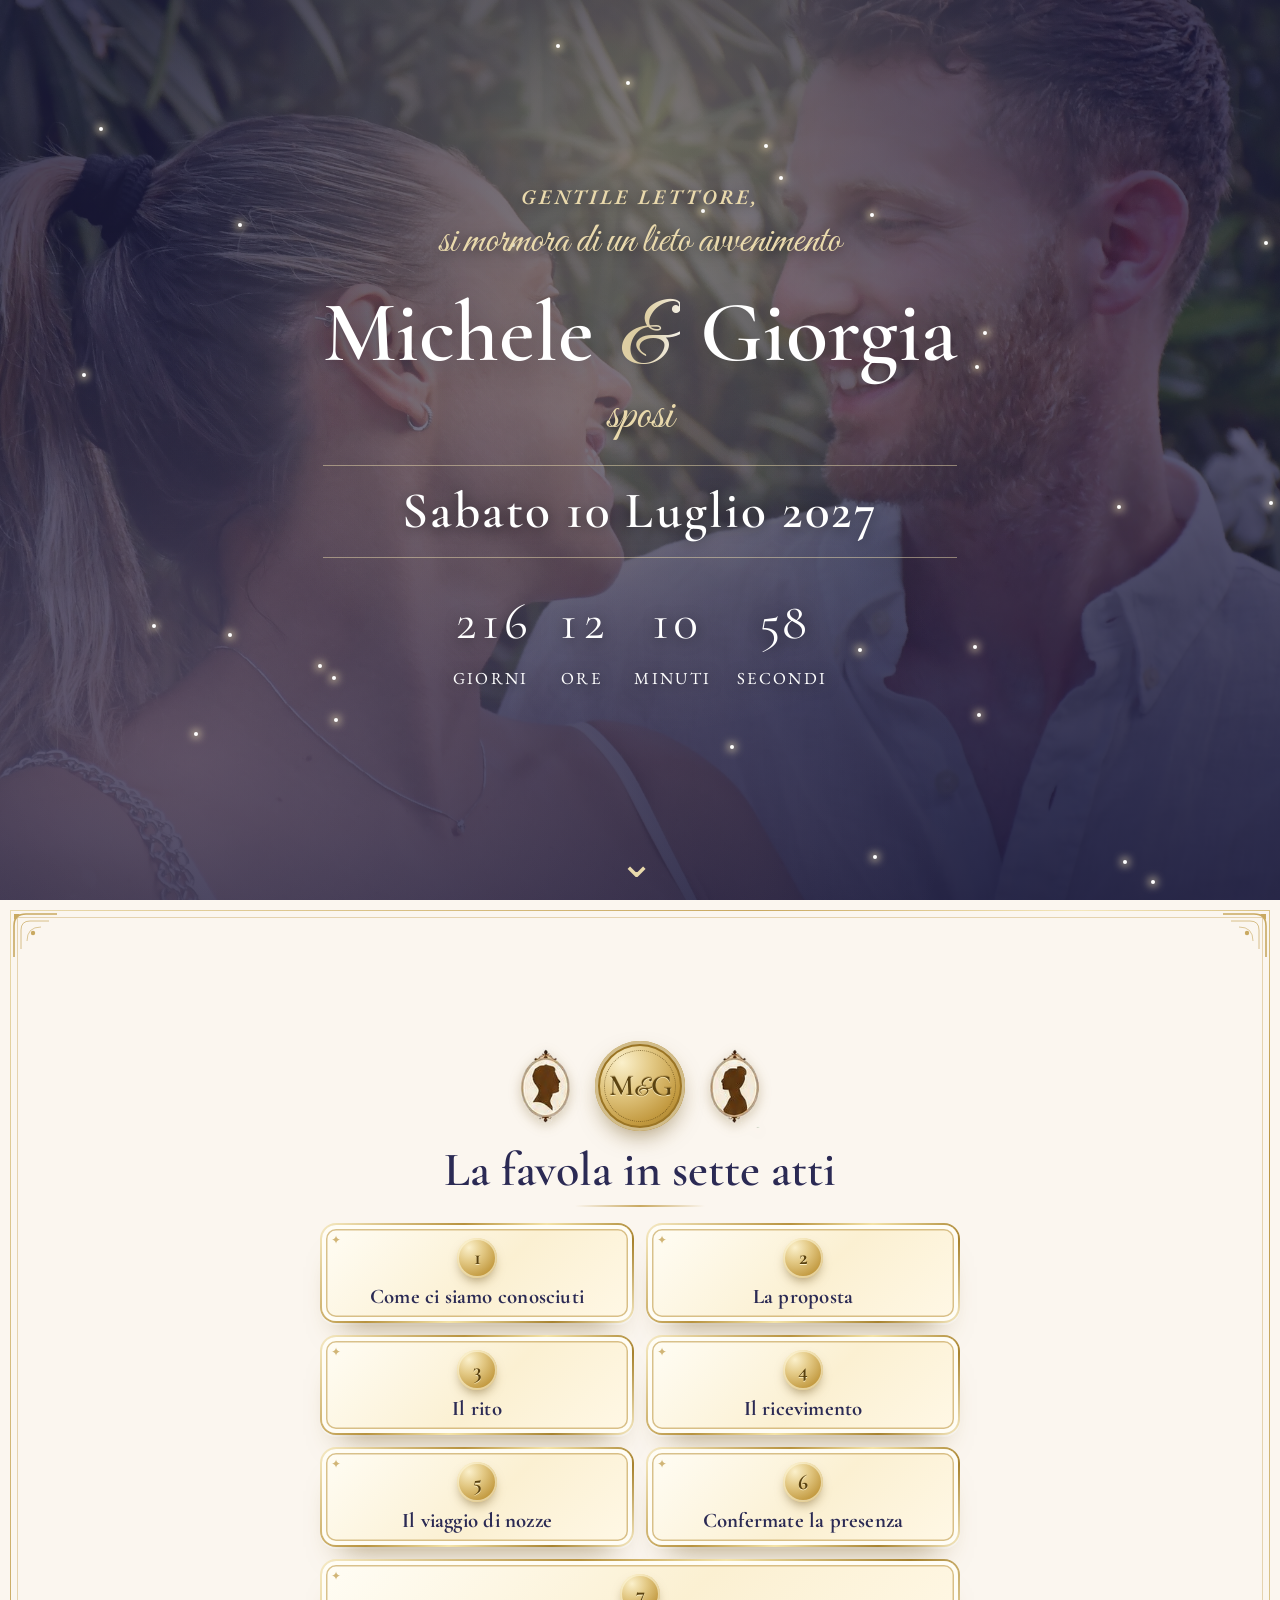
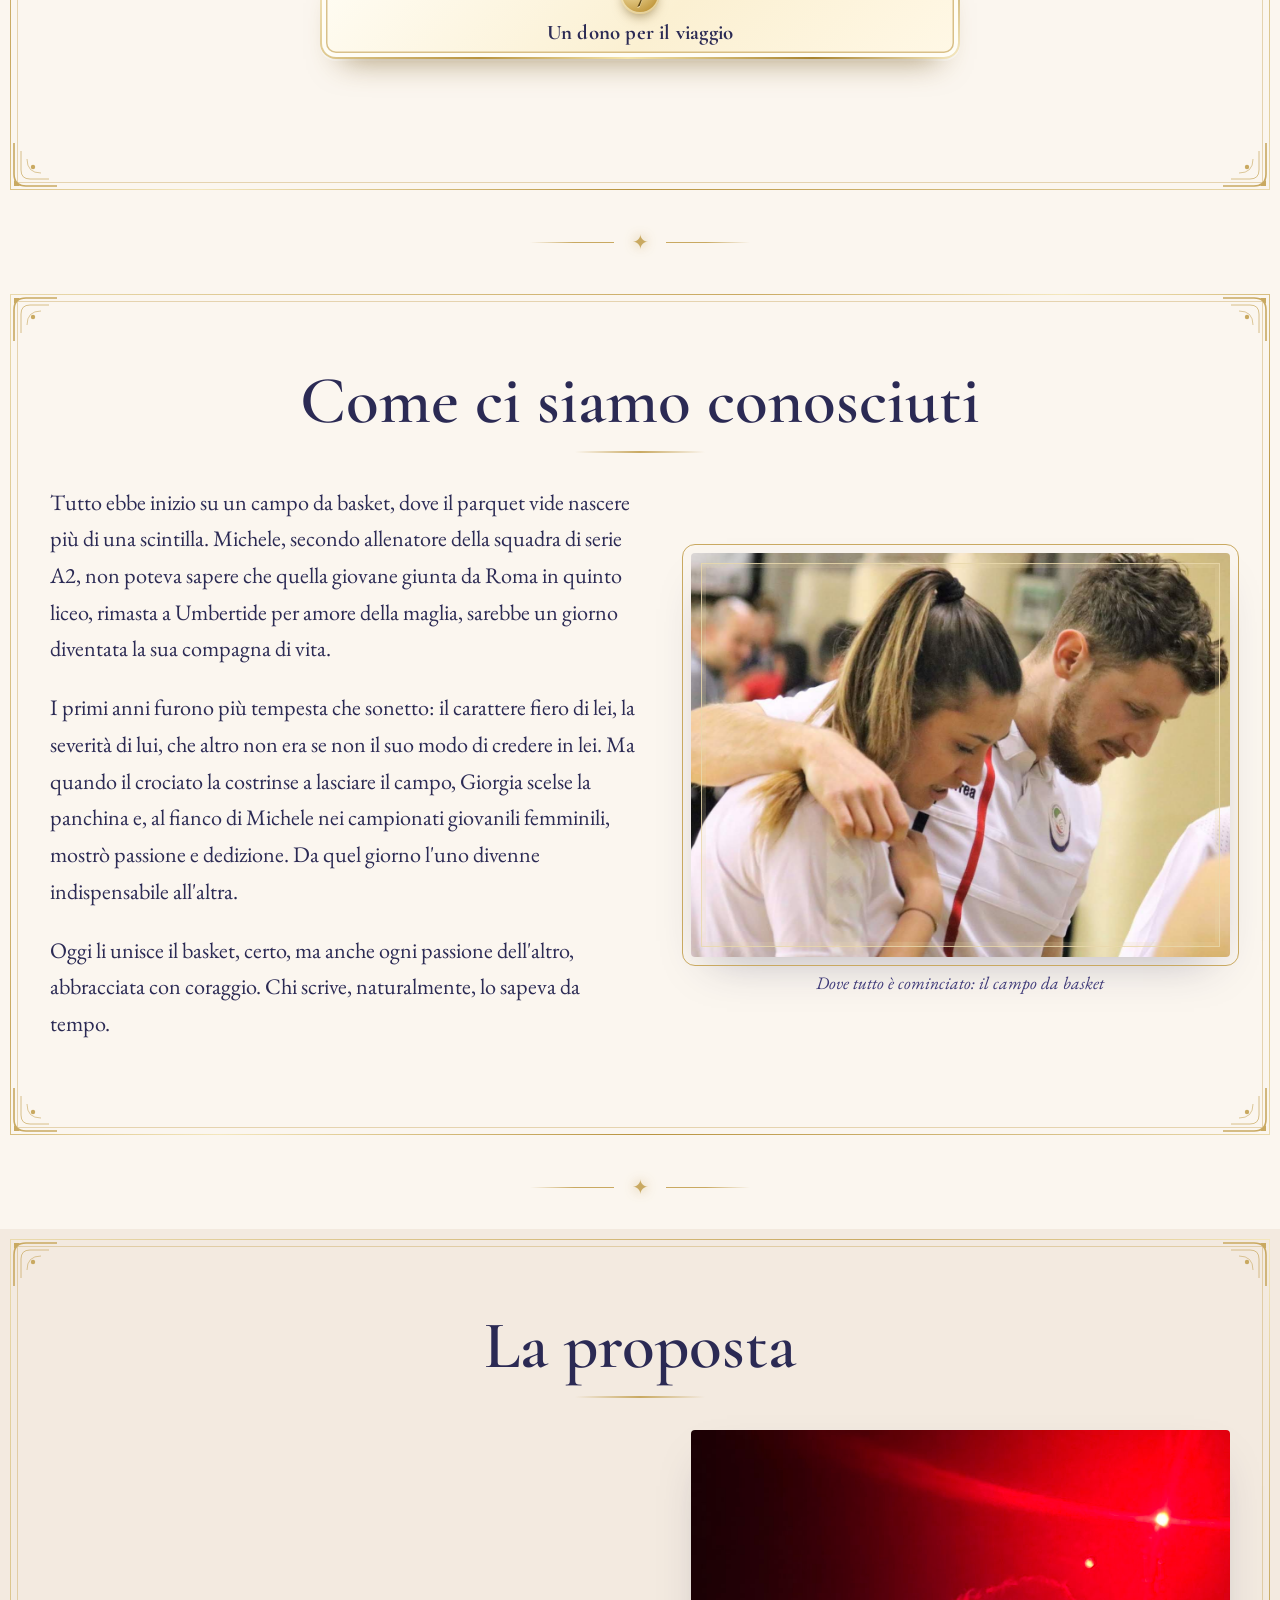
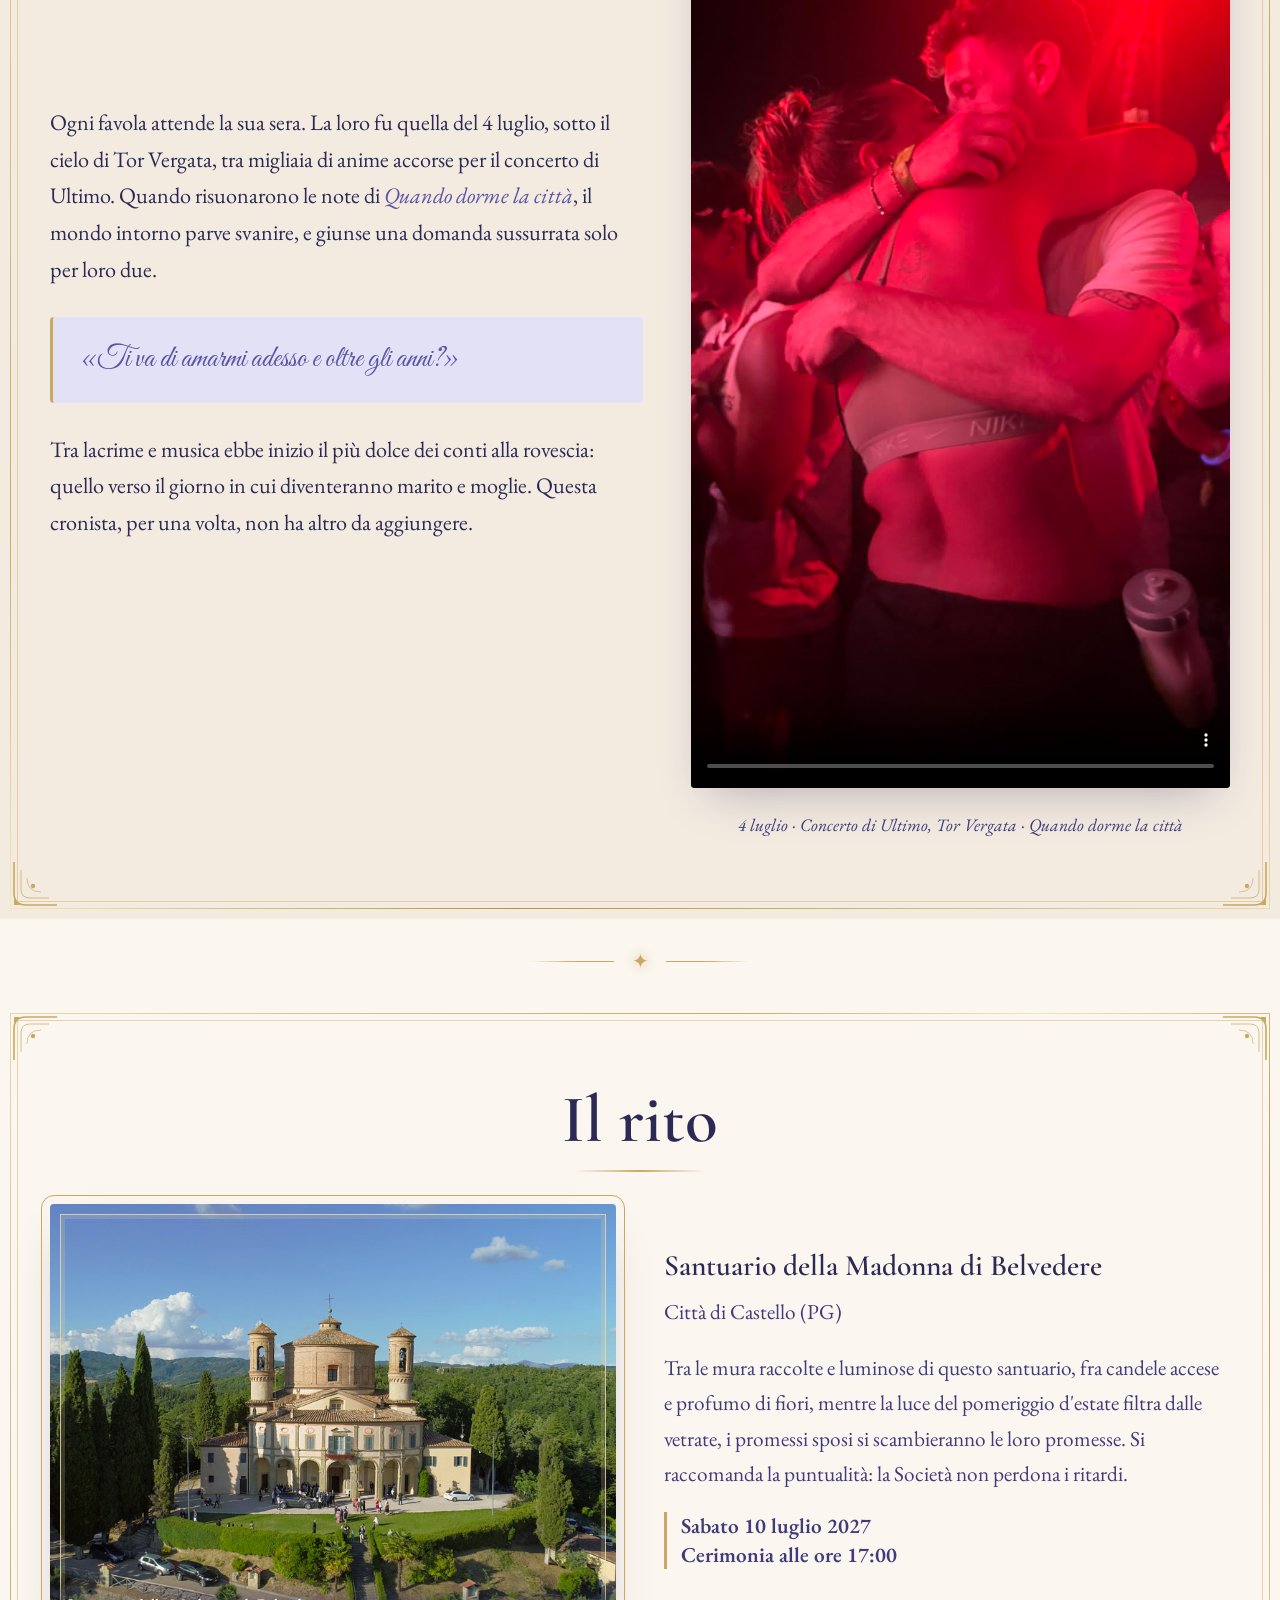
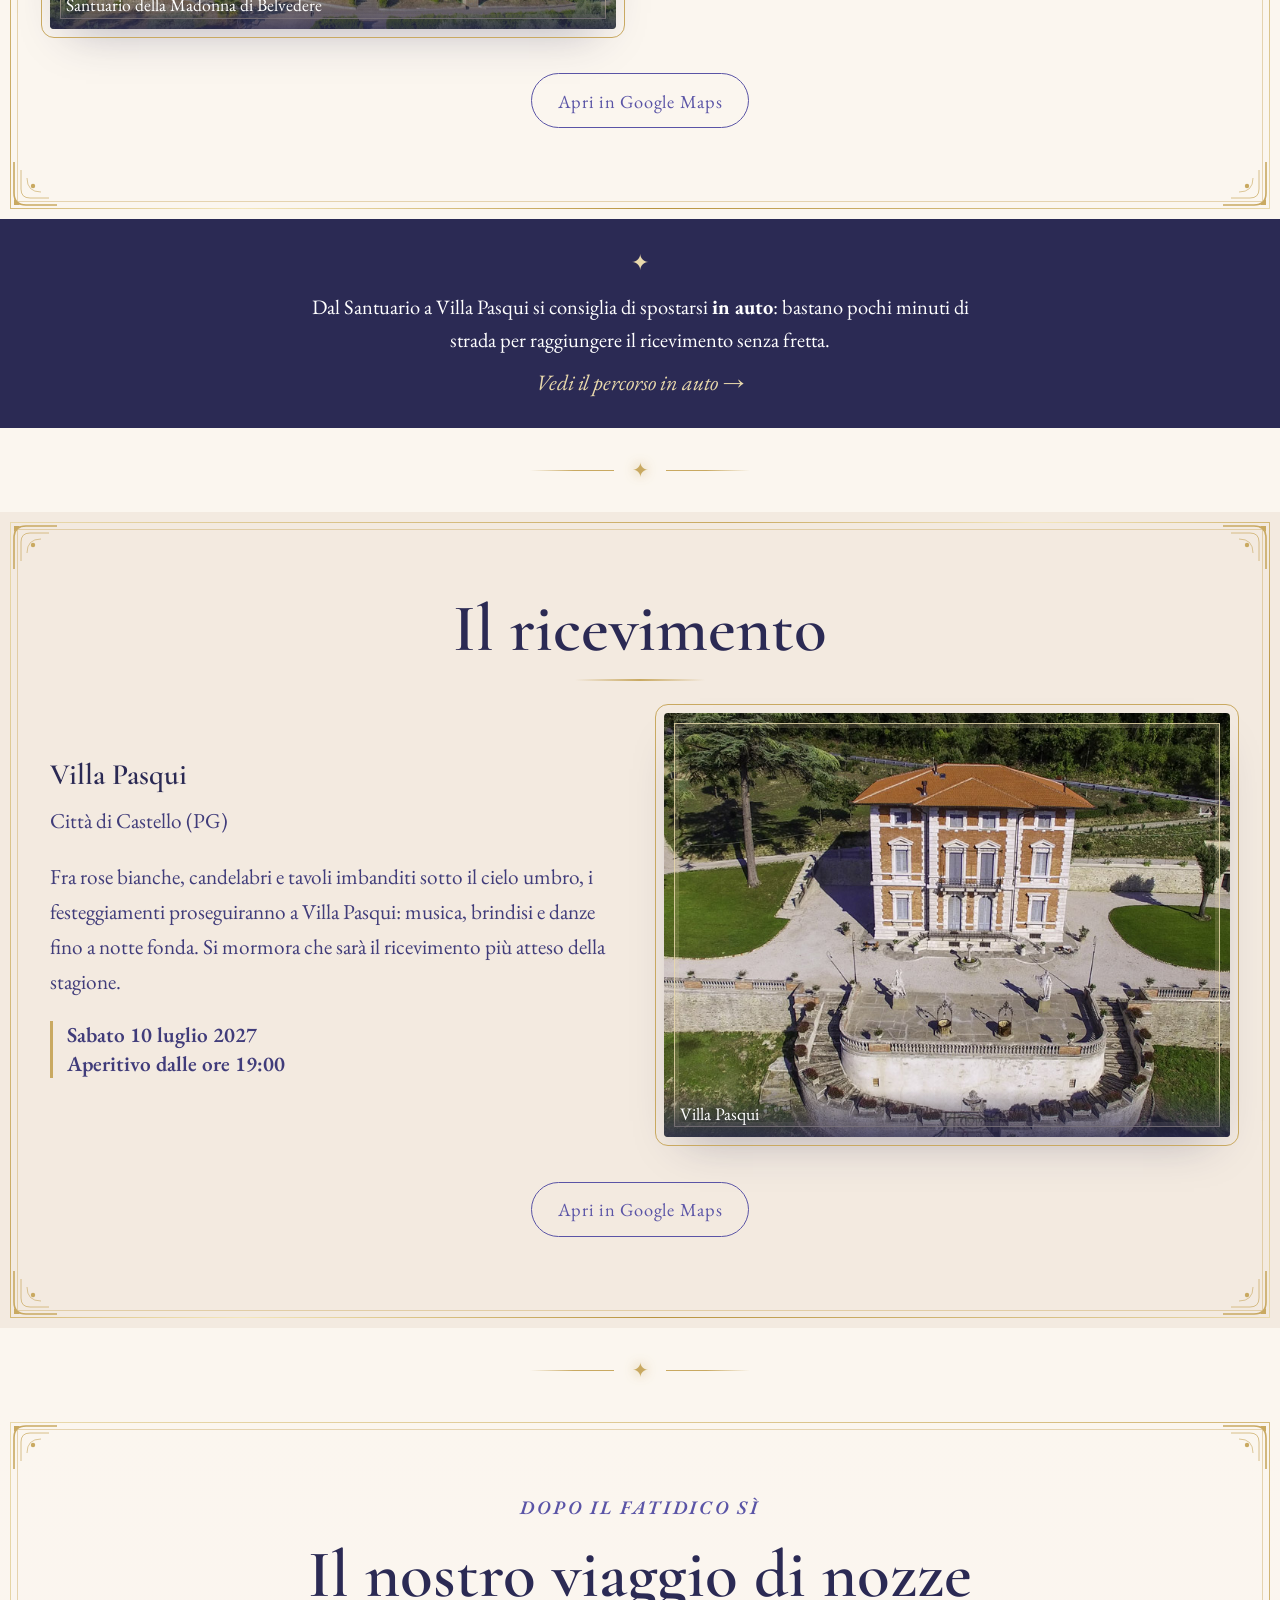
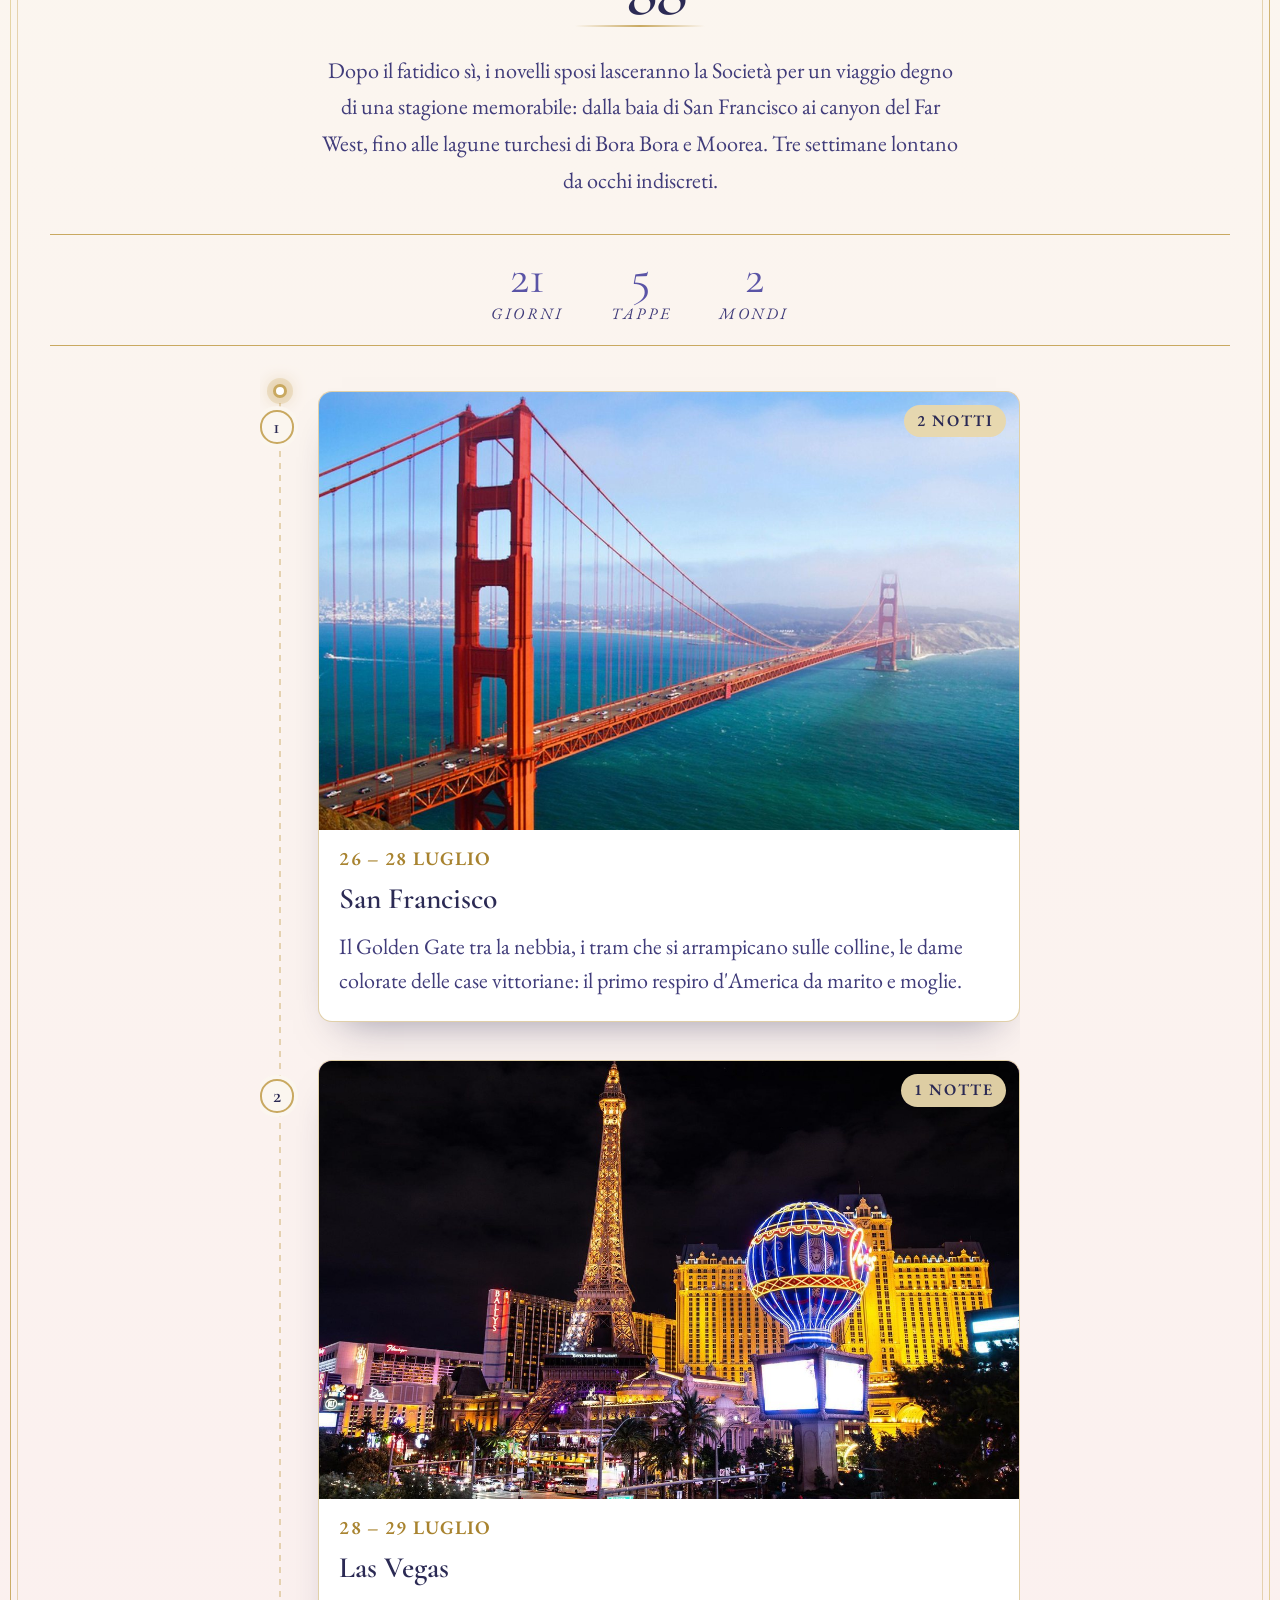
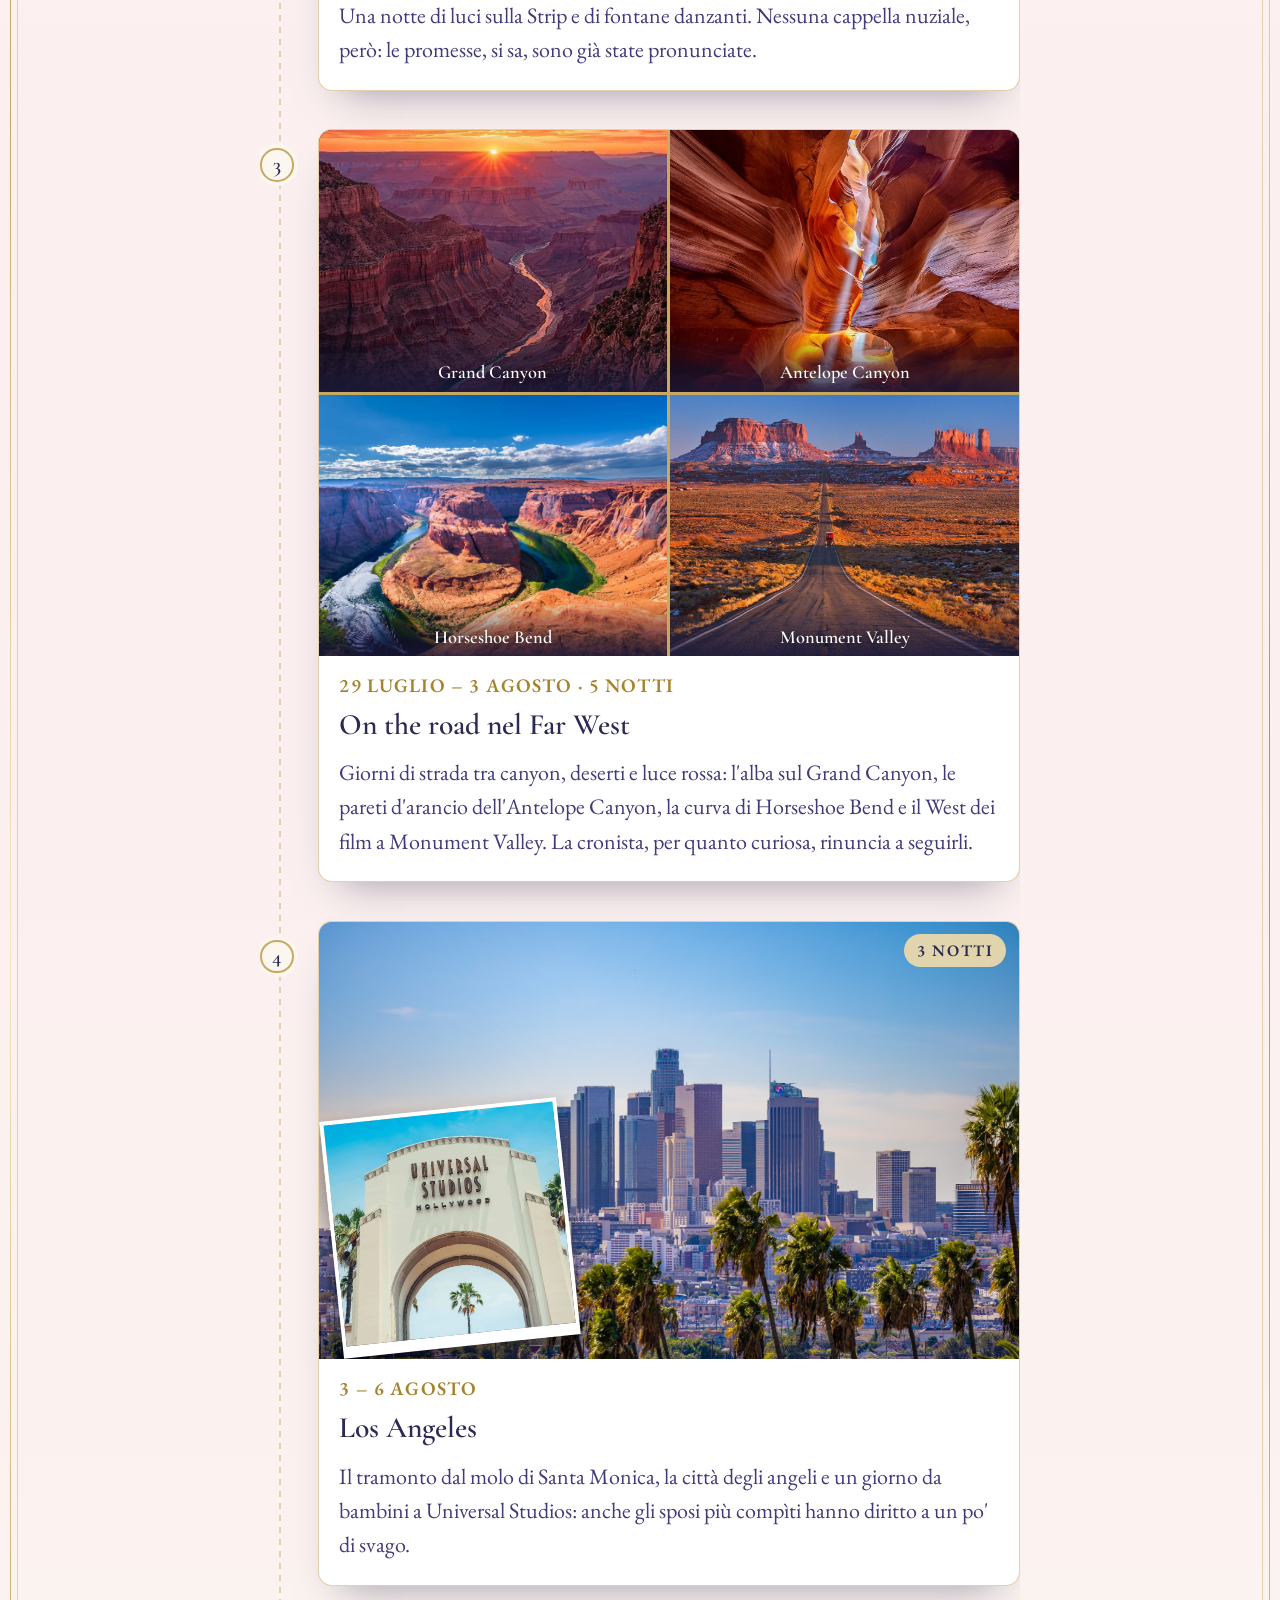
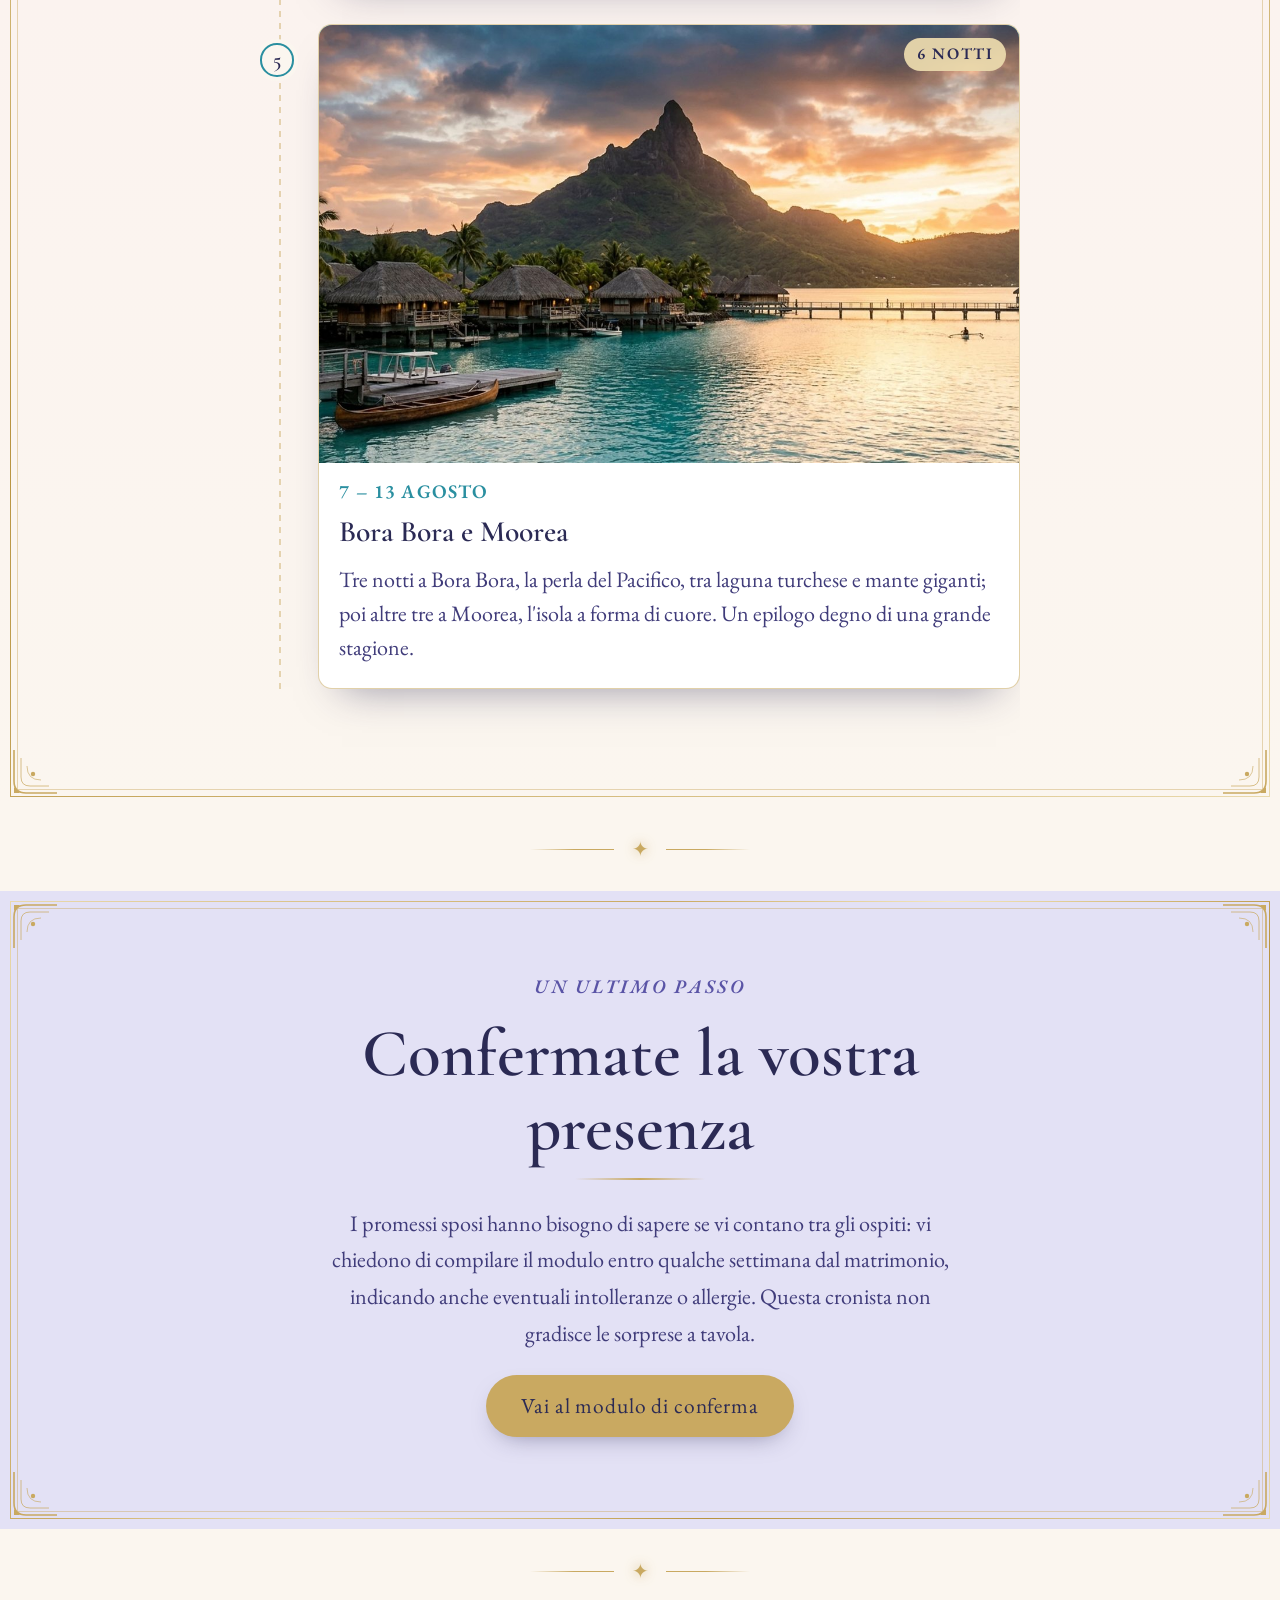
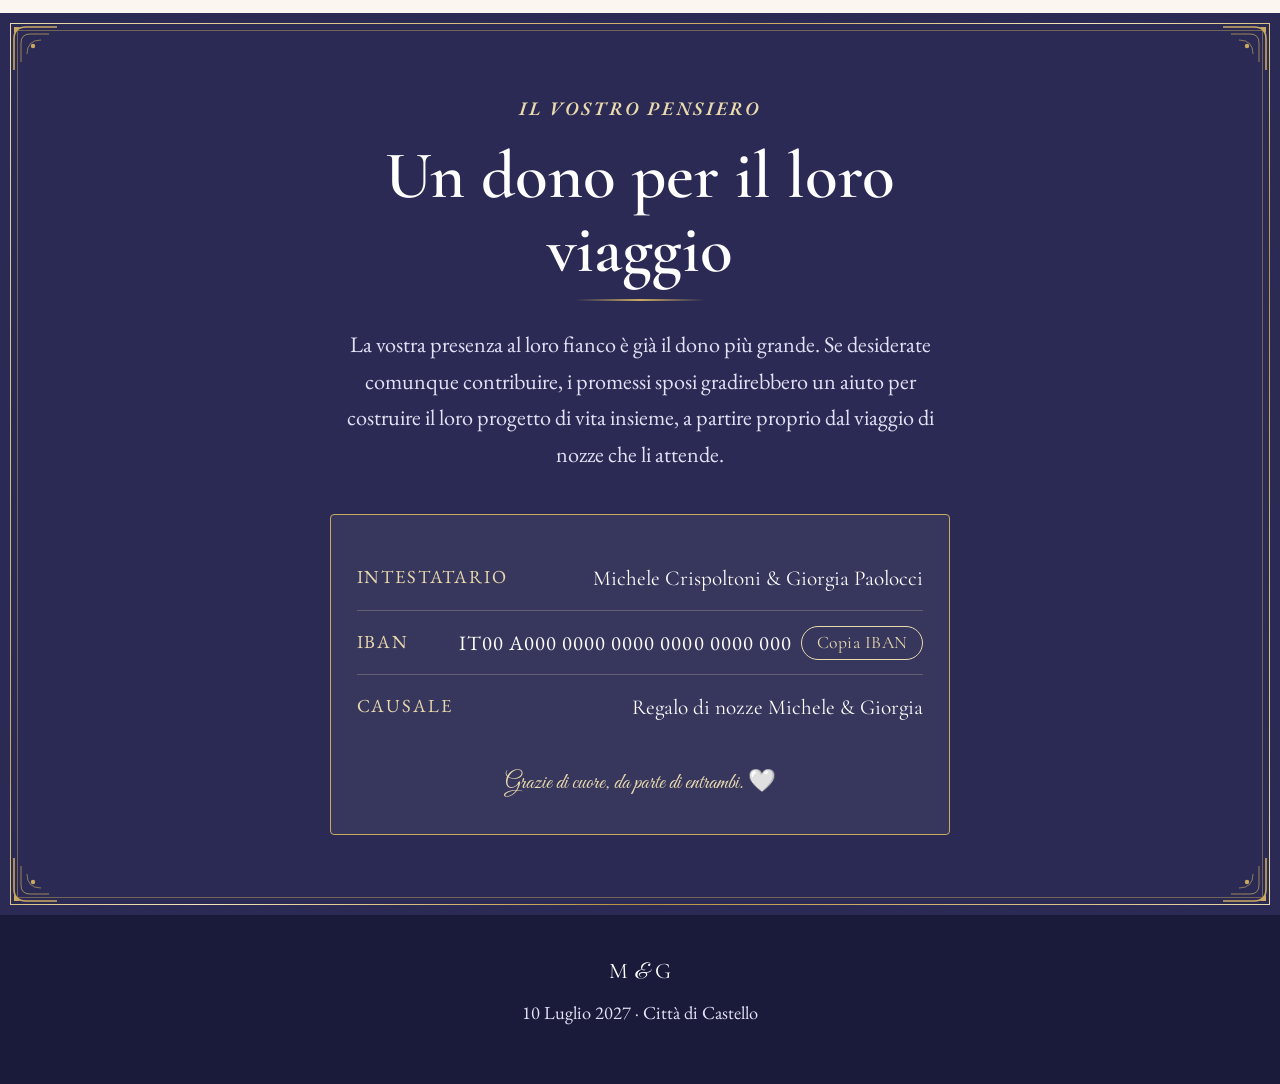
==== index.html @ 1c681f2a "ritorno a vecchia impaginazione sito" ====
<!DOCTYPE html>
<html lang="it">
<head>
<meta charset="UTF-8">
<meta name="viewport" content="width=device-width, initial-scale=1.0">
<title>Michele &amp; Giorgia sposi</title>
<meta name="description" content="Il nostro matrimonio, la nostra favola. Save the date: 10 Luglio 2027.">

<!--
  ============================================================
  COME MODIFICARE QUESTO SITO — leggimi prima di iniziare
  ============================================================
  1. Cerca i commenti tipo "MODIFICA QUI" in questo file, in style.css
     e in script.js: indicano i punti pensati per essere personalizzati.
  2. Le immagini vanno messe nella cartella /images con i nomi indicati
     nei commenti (es. images/hero-sposi.jpg). Finché non le carichi,
     al loro posto comparirà un'illustrazione di riserva elegante.
  3. Il video della proposta va messo in /videos/proposta.mp4
     (oppure sostituisci il tag <video> con un embed di YouTube,
     istruzioni nel commento apposito).
  4. I nomi di Michele e Giorgia sono già scritti per esteso ovunque:
     se in futuro cambia qualcosa, usa "trova e sostituisci" del tuo editor.
  5. I colori e i font si modificano tutti dalle variabili in cima a
     style.css (sezione :root), senza dover toccare il resto del CSS.
-->

<link rel="preconnect" href="https://fonts.googleapis.com">
<link rel="preconnect" href="https://fonts.gstatic.com" crossorigin>
<link href="https://fonts.googleapis.com/css2?family=Cormorant+Garamond:ital,wght@0,400;0,500;0,600;1,500&family=EB+Garamond:ital,wght@0,400;0,500;1,400&family=Great+Vibes&display=swap" rel="stylesheet">
<link rel="stylesheet" href="style.css">
</head>
<body>

<main>

  <section class="hero" id="home">
    <div class="hero__scrim" aria-hidden="true"></div>
    <div class="hero__glow" aria-hidden="true"></div>
    <div class="hero__petals" aria-hidden="true" id="heroPetals"></div>

    <div class="hero__content">
      <p class="eyebrow eyebrow--light">Gentile Lettore,</p>
      <p class="hero__script">si mormora di un lieto avvenimento</p>
      <h1 class="hero__title">Michele <span class="amp">&amp;</span> Giorgia</h1>
      <p class="hero__sposi">sposi</p>

      <div class="save-the-date">
        <time class="save-the-date__date" datetime="2027-07-10">Sabato 10 Luglio 2027</time>
      </div>

      <div class="countdown" id="countdown" aria-live="polite">
        <div class="countdown__item"><span class="countdown__num" id="cd-days">–</span><span class="countdown__label">giorni</span></div>
        <div class="countdown__item"><span class="countdown__num" id="cd-hours">–</span><span class="countdown__label">ore</span></div>
        <div class="countdown__item"><span class="countdown__num" id="cd-mins">–</span><span class="countdown__label">minuti</span></div>
        <div class="countdown__item"><span class="countdown__num" id="cd-secs">–</span><span class="countdown__label">secondi</span></div>
      </div>
    </div>
    <span class="hero__down" aria-hidden="true">⌄</span>
  </section>

  <section class="section section--index" id="indice">
    <div class="section__inner">
      <div class="crest">
        <img class="cameo" src="images/cameo-michele.png" alt="Profilo di Michele" width="66" height="103">
        <div class="seal" role="img" aria-label="Monogramma M e G">
          <span class="seal__shine" aria-hidden="true"></span>
          <span class="seal__m">M</span><span class="seal__amp">&amp;</span><span class="seal__g">G</span>
        </div>
        <img class="cameo" src="images/cameo-giorgia.png" alt="Profilo di Giorgia" width="66" height="103">
      </div>
      <h2 class="section__title">La favola in sette atti</h2>

      <nav class="index-list" aria-label="Indice del sito">
        <a class="index-item" href="#conosciuti">
          <span class="index-item__num">1</span>
          <span class="index-item__text"><span class="index-item__title">Come ci siamo conosciuti</span><span class="index-item__sub">Dove tutto ebbe inizio</span></span>
          <span class="index-item__go" aria-hidden="true">›</span>
        </a>
        <a class="index-item" href="#storia">
          <span class="index-item__num">2</span>
          <span class="index-item__text"><span class="index-item__title">La proposta</span><span class="index-item__sub">Una domanda sussurrata</span></span>
          <span class="index-item__go" aria-hidden="true">›</span>
        </a>
        <a class="index-item" href="#chiesa">
          <span class="index-item__num">3</span>
          <span class="index-item__text"><span class="index-item__title">Il rito</span><span class="index-item__sub">Santuario della Madonna di Belvedere</span></span>
          <span class="index-item__go" aria-hidden="true">›</span>
        </a>
        <a class="index-item" href="#location">
          <span class="index-item__num">4</span>
          <span class="index-item__text"><span class="index-item__title">Il ricevimento</span><span class="index-item__sub">Villa Pasqui</span></span>
          <span class="index-item__go" aria-hidden="true">›</span>
        </a>
        <a class="index-item" href="#viaggio">
          <span class="index-item__num">5</span>
          <span class="index-item__text"><span class="index-item__title">Il viaggio di nozze</span><span class="index-item__sub">Da San Francisco a Bora Bora</span></span>
          <span class="index-item__go" aria-hidden="true">›</span>
        </a>
        <a class="index-item" href="#rsvp">
          <span class="index-item__num">6</span>
          <span class="index-item__text"><span class="index-item__title">Confermate la presenza</span><span class="index-item__sub">Si attende la vostra risposta</span></span>
          <span class="index-item__go" aria-hidden="true">›</span>
        </a>
        <a class="index-item" href="#regalo">
          <span class="index-item__num">7</span>
          <span class="index-item__text"><span class="index-item__title">Un dono per il viaggio</span><span class="index-item__sub">Un pensiero per gli sposi</span></span>
          <span class="index-item__go" aria-hidden="true">›</span>
        </a>
      </nav>
    </div>
  </section>


  <div class="divider" aria-hidden="true"><!-- MODIFICA QUI: divisorio decorativo ripetuto tra le sezioni, definito in style.css --></div>

  <!-- ============ 2. COME CI SIAMO CONOSCIUTI ============ -->
  <section class="section section--meet" id="conosciuti">
    <div class="section__inner">
      <h2 class="section__title">Come ci siamo conosciuti</h2>

      <div class="story-layout">
        <article class="story-text reveal">
          <p>
            Tutto ebbe inizio su un campo da basket, dove il parquet vide nascere più di una
            scintilla. Michele, secondo allenatore della squadra di serie A2, non poteva sapere
            che quella giovane giunta da Roma in quinto liceo, rimasta a Umbertide per amore della
            maglia, sarebbe un giorno diventata la sua compagna di vita.
          </p>
          <p>
            I primi anni furono più tempesta che sonetto: il carattere fiero di lei, la severità
            di lui, che altro non era se non il suo modo di credere in lei. Ma quando il crociato
            la costrinse a lasciare il campo, Giorgia scelse la panchina e, al fianco di Michele
            nei campionati giovanili femminili, mostrò passione e dedizione. Da quel giorno
            l'uno divenne indispensabile all'altra.
          </p>
          <p>
            Oggi li unisce il basket, certo, ma anche ogni passione dell'altro, abbracciata con
            coraggio. Chi scrive, naturalmente, lo sapeva da tempo.
          </p>
        </article>

        <figure class="story-media reveal">
          <!-- MODIFICA QUI: sostituisci con una foto vostra del basket in images/basket.jpg -->
          <div class="frame"><img class="meet-photo" src="images/basket.jpg" alt="Michele e Giorgia sul campo da basket" loading="lazy"
               onerror="this.closest('figure').classList.add('img-fallback--basket')"></div>
          <figcaption>Dove tutto è cominciato: il campo da basket</figcaption>
        </figure>
      </div>
    </div>
  </section>

  <div class="divider" aria-hidden="true"></div>

  <!-- ============ 3. LA PROPOSTA ============ -->
  <section class="section section--story" id="storia">
    <div class="section__inner">
      <h2 class="section__title">La proposta</h2>

      <div class="story-layout">
        <article class="story-text">
          <p>
            Ogni favola attende la sua sera. La loro fu quella del 4 luglio, sotto il cielo di
            Tor Vergata, tra migliaia di anime accorse per il concerto di Ultimo. Quando
            risuonarono le note di <cite>Quando dorme la città</cite>, il mondo intorno parve
            svanire, e giunse una domanda sussurrata solo per loro due.
          </p>

          <blockquote class="story-quote">
            <p>«Ti va di amarmi adesso e oltre gli anni?»</p>
          </blockquote>

          <p>
            Tra lacrime e musica ebbe inizio il più dolce dei conti alla rovescia: quello verso
            il giorno in cui diventeranno marito e moglie. Questa cronista, per una volta, non ha
            altro da aggiungere.
          </p>
        </article>

        <figure class="story-media">
          <!--
            MODIFICA QUI: il video della proposta.
            Opzione A (file tuo): metti il file in /videos/proposta.mp4 e lascia il tag <video>.
            Opzione B (YouTube): cancella il tag <video> e incolla al suo posto un iframe
            di YouTube, ad esempio:
            <iframe src="https://www.youtube.com/embed/TUO_ID_VIDEO" title="La proposta"
              allowfullscreen loading="lazy"></iframe>
          -->
          <video class="story-video" id="proposalVideo" controls playsinline preload="none" poster="images/proposta-poster.jpg">
            <source src="videos/proposta.mp4" type="video/mp4">
            Il tuo browser non supporta la riproduzione video. Puoi comunque
            <a href="videos/proposta.mp4">scaricare il video della proposta qui</a>.
          </video>
          <figcaption>4 luglio · Concerto di Ultimo, Tor Vergata · <em>Quando dorme la città</em></figcaption>
        </figure>
      </div>
    </div>
  </section>

  <div class="divider" aria-hidden="true"></div>

  <!-- ============ 4. IL RITO — CHIESA ============ -->
  <section class="section section--venue" id="chiesa">
    <div class="section__inner">
      <h2 class="section__title">Il rito</h2>

      <div class="venue-layout">
        <figure class="venue-media">
          <!-- MODIFICA QUI: sostituisci con una foto del santuario in images/santuario.jpg -->
          <img src="images/santuario.jpg" alt="Santuario della Madonna di Belvedere, Città di Castello" loading="lazy"
               onerror="this.closest('figure').classList.add('img-fallback--church')">
          <figcaption>Santuario della Madonna di Belvedere</figcaption>
        </figure>

        <article class="venue-text">
          <h3>Santuario della Madonna di Belvedere</h3>
          <p>Città di Castello (PG)</p>
          <p>
            Tra le mura raccolte e luminose di questo santuario, fra candele accese e profumo di
            fiori, mentre la luce del pomeriggio d'estate filtra dalle vetrate, i promessi sposi
            si scambieranno le loro promesse. Si raccomanda la puntualità: la Società non
            perdona i ritardi.
          </p>
          <p class="venue-time"><time datetime="2027-07-10T17:00">Sabato 10 luglio 2027<br>Cerimonia alle ore 17:00</time></p>
        </article>
      </div>

      <div class="venue-cta">
        <a class="btn btn--outline" target="_blank" rel="noopener"
           href="https://www.google.com/maps/search/?api=1&query=Santuario+della+Madonna+di+Belvedere+Citt%C3%A0+di+Castello">
          Apri in Google Maps
        </a>
      </div>
    </div>
  </section>

  <!-- ============ NOTA DI VICINANZA TRA CHIESA E VILLA ============ -->
  <div class="proximity-note">
    <div class="proximity-note__inner">
      <span class="proximity-note__icon" aria-hidden="true">✦</span>
      <p>
        Dal Santuario a Villa Pasqui si consiglia di spostarsi <strong>in
        auto</strong>: bastano pochi minuti di strada per raggiungere il ricevimento senza fretta.
      </p>
      <a class="proximity-note__link" target="_blank" rel="noopener"
         href="https://www.google.com/maps/dir/?api=1&origin=Santuario+della+Madonna+di+Belvedere+Citt%C3%A0+di+Castello&destination=Villa+Pasqui+Citt%C3%A0+di+Castello&travelmode=driving">
        Vedi il percorso in auto →
      </a>
    </div>
  </div>

  <div class="divider" aria-hidden="true"></div>

  <!-- ============ 5. IL RICEVIMENTO — VILLA PASQUI ============ -->
  <section class="section section--venue section--reception" id="location">
    <div class="section__inner">
      <h2 class="section__title">Il ricevimento</h2>

      <div class="venue-layout venue-layout--reverse">
        <figure class="venue-media">
          <!-- MODIFICA QUI: sostituisci con una foto di Villa Pasqui in images/villa-pasqui.jpg -->
          <img src="images/villa-pasqui.jpg" alt="Villa Pasqui, Città di Castello" loading="lazy"
               onerror="this.closest('figure').classList.add('img-fallback--villa')">
          <figcaption>Villa Pasqui</figcaption>
        </figure>

        <article class="venue-text">
          <h3>Villa Pasqui</h3>
          <p>Città di Castello (PG)</p>
          <p>
            Fra rose bianche, candelabri e tavoli imbanditi sotto il cielo umbro, i festeggiamenti
            proseguiranno a Villa Pasqui: musica, brindisi e danze fino a notte fonda. Si mormora
            che sarà il ricevimento più atteso della stagione.
          </p>
          <p class="venue-time"><time datetime="2027-07-10T19:00">Sabato 10 luglio 2027<br>Aperitivo dalle ore 19:00</time></p>
        </article>
      </div>

      <div class="venue-cta">
        <a class="btn btn--outline" target="_blank" rel="noopener"
           href="https://www.google.com/maps/search/?api=1&query=Villa+Pasqui+Citt%C3%A0+di+Castello">
          Apri in Google Maps
        </a>
      </div>
    </div>
  </section>

  <div class="divider" aria-hidden="true"></div>

  <!-- ============ 6. VIAGGIO DI NOZZE ============ -->
  <section class="section section--trip" id="viaggio">
    <div class="section__inner">
      <p class="eyebrow">Dopo il fatidico sì</p>
      <h2 class="section__title">Il nostro viaggio di nozze</h2>
      <p class="section__intro">
        Dopo il fatidico sì, i novelli sposi lasceranno la Società per un viaggio degno di una
        stagione memorabile: dalla baia di San Francisco ai canyon del Far West, fino alle lagune
        turchesi di Bora Bora e Moorea. Tre settimane lontano da occhi indiscreti.
      </p>

      <div class="trip-stats reveal">
        <div class="trip-stats__item"><span class="trip-stats__num">21</span><span class="trip-stats__label">giorni</span></div>
        <div class="trip-stats__item"><span class="trip-stats__num">5</span><span class="trip-stats__label">tappe</span></div>
        <div class="trip-stats__item"><span class="trip-stats__num">2</span><span class="trip-stats__label">mondi</span></div>
      </div>

      <div class="journey" id="journey">
        <div class="journey__line" aria-hidden="true"><span class="journey__fill" id="journeyFill"></span></div>
      <article class="stop" data-stop="1">
        <span class="stop__node" aria-hidden="true">1</span>
        <div class="stop__card">
          <figure class="stop__media scene scene--sf">
            <img src="images/trip-sf.jpg" alt="San Francisco" loading="lazy" onerror="this.remove()">
            <span class="stop__nights">2 notti</span>
          </figure>
          <div class="stop__body">
            <p class="stop__date">26 – 28 luglio</p>
            <h3>San Francisco</h3>
            <p>Il Golden Gate tra la nebbia, i tram che si arrampicano sulle colline, le dame colorate delle case vittoriane: il primo respiro d'America da marito e moglie.</p>
          </div>
        </div>
      </article>
      <article class="stop" data-stop="2">
        <span class="stop__node" aria-hidden="true">2</span>
        <div class="stop__card">
          <figure class="stop__media scene scene--vegas">
            <img src="images/trip-vegas.jpg" alt="Las Vegas" loading="lazy" onerror="this.remove()">
            <span class="stop__nights">1 notte</span>
          </figure>
          <div class="stop__body">
            <p class="stop__date">28 – 29 luglio</p>
            <h3>Las Vegas</h3>
            <p>Una notte di luci sulla Strip e di fontane danzanti. Nessuna cappella nuziale, però: le promesse, si sa, sono già state pronunciate.</p>
          </div>
        </div>
      </article>
      <article class="stop" data-stop="3">
        <span class="stop__node" aria-hidden="true">3</span>
        <div class="stop__card">
          <ul class="thumbs" aria-label="Le tappe on the road">
            <li><img src="images/trip-gc-tramonto.jpg" alt="Grand Canyon al tramonto" loading="lazy"><span>Grand Canyon</span></li>
            <li><img src="images/trip-antelope.jpg" alt="Antelope Canyon" loading="lazy"><span>Antelope Canyon</span></li>
            <li><img src="images/trip-grand-canyon.jpg" alt="Horseshoe Bend" loading="lazy"><span>Horseshoe Bend</span></li>
            <li><img src="images/trip-monument.jpg" alt="Monument Valley" loading="lazy"><span>Monument Valley</span></li>
          </ul>
          <div class="stop__body">
            <p class="stop__date">29 luglio – 3 agosto · 5 notti</p>
            <h3>On the road nel Far West</h3>
            <p>Giorni di strada tra canyon, deserti e luce rossa: l'alba sul Grand Canyon, le pareti d'arancio dell'Antelope Canyon, la curva di Horseshoe Bend e il West dei film a Monument Valley. La cronista, per quanto curiosa, rinuncia a seguirli.</p>
          </div>
        </div>
      </article>
      <article class="stop" data-stop="4">
        <span class="stop__node" aria-hidden="true">4</span>
        <div class="stop__card">
          <figure class="stop__media scene scene--la">
            <img src="images/trip-la.jpg" alt="Los Angeles" loading="lazy" onerror="this.remove()">
          <img class="stop__polaroid" src="images/trip-universal.jpg" alt="Universal Studios Hollywood" loading="lazy" onerror="this.remove()">
            <span class="stop__nights">3 notti</span>
          </figure>
          <div class="stop__body">
            <p class="stop__date">3 – 6 agosto</p>
            <h3>Los Angeles</h3>
            <p>Il tramonto dal molo di Santa Monica, la città degli angeli e un giorno da bambini a Universal Studios: anche gli sposi più compìti hanno diritto a un po' di svago.</p>
          </div>
        </div>
      </article>
      <article class="stop stop--lagoon" data-stop="5">
        <span class="stop__node" aria-hidden="true">5</span>
        <div class="stop__card">
          <figure class="stop__media scene scene--bora">
            <img src="images/trip-borabora.jpg" alt="Bora Bora e Moorea" loading="lazy" onerror="this.remove()">
            <span class="stop__nights">6 notti</span>
          </figure>
          <div class="stop__body">
            <p class="stop__date">7 – 13 agosto</p>
            <h3>Bora Bora e Moorea</h3>
            <p>Tre notti a Bora Bora, la perla del Pacifico, tra laguna turchese e mante giganti; poi altre tre a Moorea, l'isola a forma di cuore. Un epilogo degno di una grande stagione.</p>
          </div>
        </div>
      </article>
      </div>
    </div>
  </section>

  <div class="divider" aria-hidden="true"></div>

  <!-- ============ 7. CONFERMA LA TUA PARTECIPAZIONE ============ -->
  <section class="section section--rsvp" id="rsvp">
    <div class="section__inner section__inner--narrow">
      <p class="eyebrow">Un ultimo passo</p>
      <h2 class="section__title">Confermate la vostra presenza</h2>
      <p class="section__intro">
        I promessi sposi hanno bisogno di sapere se vi contano tra gli ospiti:
        vi chiedono di compilare il modulo entro qualche settimana dal matrimonio, indicando
        anche eventuali intolleranze o allergie. Questa cronista non gradisce le sorprese a tavola.
      </p>

      <!--
        MODIFICA QUI: sostituisci questo link con l'indirizzo reale del tuo
        Google Form quando sarà pronto (il pulsante si apre in una nuova scheda).
      -->
      <a class="btn btn--solid" target="_blank" rel="noopener"
         href="https://docs.google.com/forms/d/e/1FAIpQLScb4kLmeE1gYD9Wp_-s8iSN6bgLBDmDljRBCzjRi4G2F7Q2Sg/viewform?usp=publish-editor">
        Vai al modulo di conferma
      </a>
    </div>
  </section>

  <div class="divider" aria-hidden="true"></div>

  <!-- ============ 8. UN REGALO PER IL NOSTRO VIAGGIO ============ -->
  <section class="section section--gift" id="regalo">
    <div class="section__inner section__inner--narrow">
      <p class="eyebrow eyebrow--light">Il vostro pensiero</p>
      <h2 class="section__title">Un dono per il loro viaggio</h2>
      <p class="section__intro">
        La vostra presenza al loro fianco è già il dono più grande. Se
        desiderate comunque contribuire, i promessi sposi gradirebbero un aiuto per costruire il
        loro progetto di vita insieme, a partire proprio dal viaggio di nozze che li attende.
      </p>

      <div class="gift-card">
        <dl class="gift-card__details">
          <div class="gift-card__row">
            <dt>Intestatario</dt>
            <!-- MODIFICA QUI: nome intestatario del conto -->
            <dd id="ibanHolder">Michele Crispoltoni &amp; Giorgia Paolocci</dd>
          </div>
          <div class="gift-card__row">
            <dt>IBAN</dt>
            <!-- MODIFICA QUI: il vostro IBAN reale -->
            <dd>
              <code id="ibanValue">IT00 A000 0000 0000 0000 0000 000</code>
              <button class="copy-btn" id="copyIbanBtn" type="button" data-copy-target="ibanValue">
                Copia IBAN
              </button>
            </dd>
          </div>
          <div class="gift-card__row">
            <dt>Causale</dt>
            <dd>Regalo di nozze Michele &amp; Giorgia</dd>
          </div>
        </dl>
        <p class="gift-card__thanks">Grazie di cuore, da parte di entrambi. 🤍</p>
      </div>
    </div>
  </section>

</main>

<footer class="site-footer">
  <p class="site-footer__monogram">M <span class="amp">&amp;</span> G</p>
  <p>10 Luglio 2027 · Città di Castello</p>
  <!-- MODIFICA QUI: aggiungi qui contatti, RSVP o link social se vuoi -->
</footer>

<a class="to-top" id="toTop" href="#home" aria-label="Torna in cima alla pagina">↑</a>

<script src="script.js"></script>
</body>
</html>
---- style.css ----
/* ================================================================
   MICHELE & [NOME SPOSA] — FOGLIO DI STILE
   ================================================================
   Tutto il "sistema" del sito (colori, font, spaziature) è definito
   qui sotto nelle variabili :root. Per cambiare la palette o i font
   basta modificare queste righe: il resto del CSS si aggiorna da solo.
   ================================================================ */

:root {
  /* ---- MODIFICA QUI: palette colori ---- */
  --c-ivory:        #FBF6EF;   /* sfondo principale, caldo avorio */
  --c-cream:        #F3EAE0;   /* sfondo alternato, sezioni chiare */
  --c-lilac-pale:   #E3E1F5;   /* indaco tenue, sfondi decorativi */
  --c-lilac:        #9B93D9;   /* indaco lavanda, accenti */
  --c-lilac-deep:   #5A54A6;   /* indaco intenso, titoli/link */
  --c-plum:         #2B2A54;   /* indaco scurissimo, testo e sezioni notte */
  --c-plum-soft:    #403C7A;
  --c-gold:         #C9A961;   /* oro candelabro */
  --c-gold-light:   #E9D9AC;
  --c-ink:          #2B2A54;   /* colore testo principale */
  --c-white:        #FFFFFF;

  /* ---- MODIFICA QUI: font ---- */
  --f-display: 'Cormorant Garamond', 'Georgia', serif;
  --f-body:    'EB Garamond', 'Georgia', serif;
  --f-script:  'Great Vibes', cursive;

  --radius: 4px;
  --shadow-soft: 0 20px 45px -20px rgba(43, 42, 84, 0.35);
  --max-width: 1180px;
}

/* ---------------------------------------------------------------
   RESET DI BASE
--------------------------------------------------------------- */
*, *::before, *::after { box-sizing: border-box; }
html { scroll-behavior: smooth; }
@media (prefers-reduced-motion: reduce) {
  html { scroll-behavior: auto; }
  *, *::before, *::after { animation-duration: 0.001ms !important; animation-iteration-count: 1 !important; transition-duration: 0.001ms !important; }
}

body {
  margin: 0;
  font-family: var(--f-body);
  color: var(--c-ink);
  background: var(--c-ivory);
  font-size: 22px;
  line-height: 1.65;
  -webkit-font-smoothing: antialiased;
}

img { max-width: 100%; display: block; }
a { color: inherit; }
h1, h2, h3 { font-family: var(--f-display); font-weight: 600; margin: 0; }
p { margin: 0 0 1em; }
ul { list-style: none; margin: 0; padding: 0; }
button { font-family: inherit; cursor: pointer; }

.amp { font-family: var(--f-script); font-weight: 400; padding: 0 0.08em; }

/* Etichette piccole maiuscole-spaziate, usate sopra ogni titolo di sezione */
.eyebrow {
  font-family: var(--f-body);
  font-style: italic;
  letter-spacing: 0.18em;
  text-transform: uppercase;
  font-size: 1.1rem;
  color: var(--c-lilac-deep);
  margin: 0 0 0.9rem;
}
.eyebrow--light { color: var(--c-gold-light); }

/* ---------------------------------------------------------------
   HEADER / NAVIGAZIONE
--------------------------------------------------------------- */
.site-header {
  position: fixed;
  inset: 0 0 auto 0;
  z-index: 50;
  background: rgba(43, 42, 84, 0.28);
  backdrop-filter: blur(6px);
  -webkit-backdrop-filter: blur(6px);
  transition: background 0.3s ease;
}
.site-header__inner {
  max-width: var(--max-width);
  margin: 0 auto;
  display: flex;
  align-items: center;
  justify-content: space-between;
  padding: 0.7rem 1.25rem;
}
.monogram {
  font-family: var(--f-display);
  font-size: 1.5rem;
  letter-spacing: 0.05em;
  color: var(--c-white);
  text-decoration: none;
}
.monogram__amp { font-family: var(--f-script); color: var(--c-gold-light); padding: 0 0.15em; }

.nav-toggle {
  display: inline-flex;
  flex-direction: column;
  align-items: center;
  justify-content: center;
  gap: 5px;
  width: 44px;
  height: 44px;
  background: rgba(43, 42, 84, 0.65);
  border: 1px solid rgba(255, 255, 255, 0.35);
  border-radius: 50%;
  padding: 8px;
  z-index: 51;
  box-shadow: 0 4px 14px -6px rgba(0, 0, 0, 0.45);
  transition: background 0.25s ease;
}
.nav-toggle span {
  width: 22px;
  height: 2px;
  background: var(--c-white);
  border-radius: 2px;
  transition: transform 0.3s ease, opacity 0.3s ease;
}
.nav-toggle[aria-expanded="true"] {
  background: var(--c-plum);
  border-color: var(--c-gold-light);
}
.nav-toggle[aria-expanded="true"] span:nth-child(1) { transform: translateY(7px) rotate(45deg); }
.nav-toggle[aria-expanded="true"] span:nth-child(2) { opacity: 0; }
.nav-toggle[aria-expanded="true"] span:nth-child(3) { transform: translateY(-7px) rotate(-45deg); }

.primary-nav ul { display: flex; gap: 1.8rem; }
.primary-nav a {
  color: var(--c-white);
  text-decoration: none;
  font-size: 1.31rem;
  letter-spacing: 0.04em;
  position: relative;
  padding-bottom: 2px;
}
.primary-nav a::after {
  content: "";
  position: absolute;
  left: 0; right: 100%;
  bottom: 0;
  height: 1px;
  background: var(--c-gold-light);
  transition: right 0.25s ease;
}
.primary-nav a:hover::after,
.primary-nav a:focus-visible::after { right: 0; }

/* Menu mobile a comparsa */
@media (max-width: 860px) {
  .site-header {
    /* Il backdrop-filter sull'header creerebbe un "contenitore" per gli
       elementi position:fixed al suo interno (come il menu qui sotto),
       schiacciandolo nell'altezza della sola barra invece di coprire
       tutto lo schermo. Lo togliamo solo qui, dove il menu è a schermo intero. */
    backdrop-filter: none;
    -webkit-backdrop-filter: none;
  }
  .nav-toggle { display: inline-flex; }
  .primary-nav {
    position: fixed;
    inset: 0;
    background: var(--c-plum);
    display: flex;
    align-items: center;
    justify-content: center;
    overflow-y: auto;
    padding: 5rem 1.5rem 3rem;
    transform: translateX(100%);
    transition: transform 0.35s ease;
  }
  .primary-nav.is-open { transform: translateX(0); }
  .primary-nav ul {
    display: flex;
    flex-direction: column;
    gap: 1.6rem;
    text-align: center;
    width: 100%;
  }
  .primary-nav a {
    display: block;
    font-size: 1.57rem;
    font-family: var(--f-display);
    padding: 0.5rem 0;
  }
}
@media (min-width: 861px) {
  .nav-toggle { display: none; }
}

/* Evidenzia il link della sezione visibile */
.primary-nav a.is-active::after { right: 0; }

/* ---------------------------------------------------------------
   HERO / HOME
--------------------------------------------------------------- */
.hero {
  position: relative;
  min-height: 100svh;
  display: flex;
  align-items: center;
  justify-content: center;
  text-align: center;
  overflow: hidden;
  color: var(--c-white);
  background-color: var(--c-plum);
}
.hero::before {
  /* MODIFICA QUI: la vera foto degli sposi.
     C'è già un'immagine segnaposto in /images/hero-sposi.jpg: ti basta
     sostituire quel file con la vostra foto (stesso nome) perché cambi
     da solo, senza bisogno di toccare questo CSS.
     L'opacità è tenuta leggermente ridotta (invece che a piena intensità)
     così il testo sopra resta sempre ben leggibile: per un contrasto
     ancora più forte, abbassa il valore di opacity qui sotto.
  */
  content: "";
  position: absolute;
  inset: 0;
  background-image: url("images/hero-sposi.jpg");
  background-size: cover;
  background-position: center;
  opacity: 0.6;
}
.hero__scrim {
  position: absolute;
  inset: 0;
  background: linear-gradient(180deg, rgba(43, 42, 84,0.6) 0%, rgba(43, 42, 84,0.45) 40%, rgba(43, 42, 84,0.8) 100%);
}
.hero__petals { position: absolute; inset: 0; pointer-events: none; overflow: hidden; }
.petal {
  position: absolute;
  top: -5%;
  width: 14px;
  height: 14px;
  background: var(--c-lilac);
  opacity: 0.75;
  border-radius: 70% 30% 65% 35% / 60% 40% 60% 40%;
  animation: fall linear infinite;
}
@keyframes fall {
  0%   { transform: translateY(0) translateX(0) rotate(0deg); }
  100% { transform: translateY(110vh) translateX(var(--drift, 40px)) rotate(300deg); }
}

.hero__content { position: relative; z-index: 2; max-width: 640px; padding: 6.5rem 1.5rem 3rem; }
.hero__title {
  font-size: clamp(2.4rem, 8vw, 4rem);
  line-height: 1.1;
  margin-bottom: 0.4rem;
  text-shadow: 0 2px 30px rgba(0,0,0,0.25);
}
.hero__script {
  font-family: var(--f-script);
  font-size: clamp(1.4rem, 4vw, 1.9rem);
  color: var(--c-gold-light);
  margin-bottom: 2rem;
}

.save-the-date {
  border-top: 1px solid rgba(233,217,172,0.5);
  border-bottom: 1px solid rgba(233,217,172,0.5);
  padding: 1.1rem 0;
  margin-bottom: 2rem;
}
.save-the-date__label {
  text-transform: uppercase;
  letter-spacing: 0.3em;
  font-size: 1.02rem;
  color: var(--c-gold-light);
  margin-bottom: 0.4rem;
}
.save-the-date__date {
  font-family: var(--f-display);
  font-size: clamp(1.5rem, 5vw, 2.1rem);
  letter-spacing: 0.04em;
}

.countdown { display: flex; justify-content: center; gap: clamp(0.7rem, 4vw, 1.6rem); margin-bottom: 2.6rem; }
.countdown__item { display: flex; flex-direction: column; align-items: center; min-width: 3.4rem; }
.countdown__num { font-family: var(--f-display); font-size: clamp(1.6rem, 5vw, 2.3rem); font-variant-numeric: tabular-nums; }
.countdown__label { font-size: 1.0rem; text-transform: uppercase; letter-spacing: 0.14em; color: var(--c-lilac-pale); }

.scroll-cue {
  display: inline-flex;
  flex-direction: column;
  align-items: center;
  gap: 0.5rem;
  color: var(--c-white);
  text-decoration: none;
  font-size: 1.1rem;
  letter-spacing: 0.14em;
  text-transform: uppercase;
  opacity: 0.85;
}
.scroll-cue__line { width: 1px; height: 32px; background: var(--c-gold-light); animation: scrollcue 1.8s ease-in-out infinite; }
@keyframes scrollcue { 0%,100% { transform: scaleY(1); opacity: 0.5; } 50% { transform: scaleY(0.5); opacity: 1; } }

/* ---------------------------------------------------------------
   DIVISORE ORNAMENTALE — elemento firma del sito
   Un piccolo "candelabro con ortensie" disegnato in CSS puro,
   ripetuto fra ogni sezione come filo conduttore fiabesco.
--------------------------------------------------------------- */
.divider {
  position: relative;
  height: 84px;
  margin: 0 auto;
  max-width: 220px;
  display: flex;
  align-items: center;
  justify-content: center;
}
.divider::before {
  content: "";
  position: absolute;
  left: 0; right: 0; top: 50%;
  height: 1px;
  background: linear-gradient(90deg, transparent, var(--c-gold) 20%, var(--c-gold) 80%, transparent);
}
.divider::after {
  content: "✦";
  position: relative;
  background: var(--c-ivory);
  padding: 0 1.1rem;
  color: var(--c-gold);
  font-size: 1.28rem;
}

/* ---------------------------------------------------------------
   STRUTTURA GENERALE DELLE SEZIONI
--------------------------------------------------------------- */
.section { padding: 5rem 1.25rem; }
.section__inner { max-width: var(--max-width); margin: 0 auto; }
.section__inner--narrow { max-width: 620px; text-align: center; }
.section__title { font-size: clamp(2.2rem, 5vw, 3.05rem); margin-bottom: 1.4rem; color: var(--c-plum); }
.section__intro { max-width: 640px; font-size: 1.39rem; color: var(--c-plum-soft); }

.section--story { background: var(--c-cream); }
.section--reception { background: var(--c-cream); }
.section--rsvp { background: var(--c-lilac-pale); text-align: center; }
.section--rsvp .section__intro { margin: 0 auto; }

/* Reveal all'ingresso in viewport (gestito in JS con IntersectionObserver) */
.reveal { opacity: 0; transform: translateY(28px); transition: opacity 0.8s ease, transform 0.8s ease; }
.reveal.is-visible { opacity: 1; transform: translateY(0); }

/* ---------------------------------------------------------------
   LA NOSTRA STORIA
--------------------------------------------------------------- */
.story-layout {
  display: grid;
  grid-template-columns: 1.1fr 1fr;
  gap: 3rem;
  align-items: center;
  margin-top: 2rem;
}
.story-text p { font-size: 1.39rem; }
.story-text cite { font-style: italic; color: var(--c-lilac-deep); }

.story-quote {
  margin: 1.8rem 0;
  padding: 1.4rem 1.6rem;
  border-left: 3px solid var(--c-gold);
  background: var(--c-lilac-pale);
  border-radius: var(--radius);
}
.story-quote p {
  font-family: var(--f-script);
  font-size: clamp(1.4rem, 3.5vw, 1.9rem);
  color: var(--c-lilac-deep);
  margin: 0;
  line-height: 1.35;
}

.story-media { margin: 0; }
.story-video {
  width: 100%;
  border-radius: var(--radius);
  box-shadow: var(--shadow-soft);
  background: var(--c-plum);
  aspect-ratio: 9 / 16;
  object-fit: cover;
}
.meet-photo {
  width: 100%;
  border-radius: var(--radius);
  box-shadow: var(--shadow-soft);
  aspect-ratio: 4 / 3;
  object-fit: cover;
  background: var(--c-plum);
}
.img-fallback--basket { background: linear-gradient(160deg, #e9d9ac, #c9a961 60%, #5A54A6); border-radius: var(--radius); box-shadow: var(--shadow-soft); }
.img-fallback--basket .meet-photo { opacity: 0; aspect-ratio: 4/3; }

.story-media figcaption {
  margin-top: 0.7rem;
  font-size: 1.22rem;
  font-style: italic;
  color: var(--c-plum-soft);
  text-align: center;
}

/* ---------------------------------------------------------------
   VENUE — CHIESA / VILLA
--------------------------------------------------------------- */
.venue-layout {
  display: grid;
  grid-template-columns: 1fr 1fr;
  gap: 3rem;
  align-items: center;
  margin-top: 2rem;
}
.venue-layout--reverse .venue-media { order: 2; }
.venue-layout--reverse .venue-text { order: 1; }

.venue-media {
  margin: 0;
  border-radius: var(--radius);
  overflow: hidden;
  box-shadow: var(--shadow-soft);
  aspect-ratio: 4 / 3;
  position: relative;
}
.venue-media img { width: 100%; height: 100%; object-fit: cover; }
.venue-media figcaption {
  position: absolute;
  left: 0; right: 0; bottom: 0;
  padding: 0.6rem 1rem;
  font-size: 1.18rem;
  color: var(--c-white);
  background: linear-gradient(0deg, rgba(43, 42, 84,0.75), transparent);
}

.venue-text h3 { font-size: 1.85rem; color: var(--c-plum); margin-bottom: 0.2rem; }

.venue-cta {
  margin-top: 2.2rem;
  text-align: center;
}
.venue-text p { color: var(--c-plum-soft); font-size: 1.33rem; }
.venue-time { font-style: italic; color: var(--c-lilac-deep); font-size: 1.33rem; }

.btn {
  display: inline-block;
  margin-top: 0.6rem;
  padding: 0.7rem 1.6rem;
  border-radius: 999px;
  text-decoration: none;
  font-size: 1.15rem;
  letter-spacing: 0.04em;
  transition: background 0.25s ease, color 0.25s ease, box-shadow 0.25s ease;
}
.btn--outline {
  border: 1px solid var(--c-lilac-deep);
  color: var(--c-lilac-deep);
}
.btn--outline:hover, .btn--outline:focus-visible {
  background: var(--c-lilac-deep);
  color: var(--c-white);
}

.btn--solid {
  background: var(--c-gold);
  color: var(--c-plum);
  font-size: 1.34rem;
  padding: 0.85rem 2.2rem;
  margin-top: 1.4rem;
  box-shadow: 0 10px 25px -12px rgba(43, 42, 84,0.5);
}
.btn--solid:hover, .btn--solid:focus-visible {
  background: var(--c-gold-light);
}

/* Immagini non ancora caricate: illustrazione di riserva a gradiente,
   una diversa per ciascun luogo, cosi la pagina resta bella da subito */
.img-fallback--church img,
.img-fallback--villa img,
.img-fallback--la img,
.img-fallback--canyon img,
.img-fallback--yosemite img,
.img-fallback--universal img,
.img-fallback--maui img { opacity: 0; }

.img-fallback--church { background: radial-gradient(circle at 30% 30%, #efe1c2, #c9a961 70%); }
.img-fallback--villa   { background: radial-gradient(circle at 70% 30%, #E3E1F5, #5A54A6 75%); }
.img-fallback--la      { background: linear-gradient(160deg, #f0b98d, #a65f7b 70%, #403C7A); }
.img-fallback--canyon  { background: linear-gradient(160deg, #e3a469, #b5602f 70%, #6b3418); }
.img-fallback--yosemite{ background: linear-gradient(160deg, #b7d9a8, #4f7a5a 70%, #2c4432); }
.img-fallback--universal{ background: linear-gradient(160deg, #5A54A6, #403C7A 70%, #1A1A3A); }
.img-fallback--maui    { background: linear-gradient(160deg, #8fd9d0, #2a8fa0 70%, #123b4a); }

/* ---------------------------------------------------------------
   NOTA DI VICINANZA TRA I DUE LUOGHI
--------------------------------------------------------------- */
.proximity-note { background: var(--c-plum); color: var(--c-white); }
.proximity-note__inner {
  max-width: 720px;
  margin: 0 auto;
  padding: 1.6rem 1.5rem;
  text-align: center;
  display: flex;
  flex-direction: column;
  align-items: center;
  gap: 0.5rem;
}
.proximity-note__icon { color: var(--c-gold-light); font-size: 1.39rem; }
.proximity-note p { margin: 0; font-size: 1.28rem; }
.proximity-note__link {
  color: var(--c-gold-light);
  text-decoration: none;
  font-style: italic;
  border-bottom: 1px solid transparent;
}
.proximity-note__link:hover, .proximity-note__link:focus-visible { border-color: var(--c-gold-light); }

/* ---------------------------------------------------------------
   REGALO DI NOZZE
--------------------------------------------------------------- */
.section--gift {
  background: var(--c-plum);
  color: var(--c-white);
  text-align: center;
}
.section--gift .section__title { color: var(--c-white); }
.section--gift .section__intro { color: var(--c-lilac-pale); margin: 0 auto 2.5rem; }

.gift-card {
  background: rgba(255,255,255,0.06);
  border: 1px solid var(--c-gold);
  border-radius: var(--radius);
  padding: 2rem 1.6rem;
  text-align: left;
}
.gift-card__details { margin: 0; }
.gift-card__row {
  display: flex;
  flex-wrap: wrap;
  justify-content: space-between;
  gap: 0.6rem;
  padding: 0.9rem 0;
  border-bottom: 1px solid rgba(233,217,172,0.25);
}
.gift-card__row:last-child { border-bottom: none; }
.gift-card__row dt { color: var(--c-gold-light); font-size: 1.15rem; text-transform: uppercase; letter-spacing: 0.1em; }
.gift-card__row dd {
  margin: 0;
  font-family: var(--f-display);
  font-size: 1.33rem;
  display: flex;
  align-items: center;
  justify-content: center;
  flex-wrap: wrap;
  gap: 0.6rem;
}
.gift-card__row dd code {
  font-family: var(--f-body);
  letter-spacing: 0.05em;
  font-size: 1.28rem;
  background: none;
}

.copy-btn {
  padding: 0.35rem 0.9rem;
  border-radius: 999px;
  border: 1px solid var(--c-gold-light);
  background: transparent;
  color: var(--c-gold-light);
  font-size: 1.1rem;
  letter-spacing: 0.03em;
}
.copy-btn:hover, .copy-btn:focus-visible { background: var(--c-gold-light); color: var(--c-plum); }
.copy-btn.is-copied { background: var(--c-gold); color: var(--c-plum); border-color: var(--c-gold); }

.gift-card__thanks { margin: 1.6rem 0 0; font-family: var(--f-script); font-size: 1.4rem; color: var(--c-gold-light); text-align: center; }

@media (max-width: 600px) {
  .gift-card__row {
    flex-direction: column;
    align-items: center;
    text-align: center;
    gap: 0.4rem;
  }
  .gift-card__row dd { justify-content: center; width: 100%; }
}

/* ---------------------------------------------------------------
   FOOTER
--------------------------------------------------------------- */
.site-footer {
  background: #1A1A3A;
  color: var(--c-lilac-pale);
  text-align: center;
  padding: 2.4rem 1rem;
  font-size: 1.15rem;
}
.site-footer__monogram { font-family: var(--f-display); font-size: 1.4rem; color: var(--c-white); margin-bottom: 0.3rem; }

/* ---------------------------------------------------------------
   RESPONSIVE — smartphone first per i contenuti principali
--------------------------------------------------------------- */
@media (max-width: 780px) {
  body { font-size: 21px; }
  .section { padding: 3.6rem 1.1rem; }
  .story-layout,
  .venue-layout,
  .venue-layout--reverse { grid-template-columns: 1fr; gap: 2rem; }
  .venue-layout--reverse .venue-media,
  .venue-layout--reverse .venue-text { order: initial; }
  .story-video { aspect-ratio: 9 / 14; }
}

@media (min-width: 1000px) {
  .hero__content { padding-top: 5rem; }
}

/* ================================================================
   STILE "REGENCY" — oro, rosa cipria, damascati e movimento
   ================================================================ */
:root {
  --c-blush:      #F3D9DC;
  --c-rose:       #C98A98;
  --c-powder:     #CFE3EE;
  --c-lagoon:     #2A8FA0;
  --c-lagoon-pale:#DDF0EE;
  --damask: url("data:image/svg+xml,%3Csvg xmlns='http://www.w3.org/2000/svg' width='120' height='120' viewBox='0 0 120 120'%3E%3Cg fill='none' stroke='%23C9A961' stroke-width='1' opacity='.55'%3E%3Cpath d='M60 8c10 14 22 20 22 34S70 62 60 62 38 56 38 42 50 22 60 8z'/%3E%3Cpath d='M60 112c-10-14-22-20-22-34S50 58 60 58s22 6 22 20-12 20-22 34z'/%3E%3Ccircle cx='60' cy='60' r='4'/%3E%3Cpath d='M0 60c14-10 20-22 34-22M120 60c-14-10-20-22-34-22M0 60c14 10 20 22 34 22M120 60c-14 10-20 22-34 22'/%3E%3C/g%3E%3C/svg%3E");
}


/* titoli con filetto dorato */
.section__title::after {
  content: "";
  display: block;
  width: 96px;
  height: 2px;
  margin-top: 0.8rem;
  background: linear-gradient(90deg, var(--c-gold), transparent);
}
.section__inner--narrow .section__title::after { margin-left: auto; margin-right: auto; background: linear-gradient(90deg, transparent, var(--c-gold), transparent); }

/* divisore che brilla */
.divider::after {
  content: "✦";
  animation: twinkle 3.6s ease-in-out infinite;
  text-shadow: 0 0 12px rgba(201,169,97,0.8);
}
@keyframes twinkle {
  0%, 100% { transform: scale(1) rotate(0deg); opacity: 0.75; }
  50%      { transform: scale(1.35) rotate(45deg); opacity: 1; }
}

/* ---------------- HERO ---------------- */
.hero::before { animation: heroZoom 28s ease-in-out infinite alternate; }
@keyframes heroZoom { from { transform: scale(1.02); } to { transform: scale(1.14) translate(-1.5%, -1%); } }
.hero__glow {
  position: absolute; inset: 0; pointer-events: none;
  background:
    radial-gradient(ellipse at 50% 18%, rgba(233,217,172,0.35), transparent 55%),
    radial-gradient(ellipse at 15% 85%, rgba(243,217,220,0.22), transparent 50%);
  animation: candle 5s ease-in-out infinite alternate;
}
@keyframes candle { from { opacity: 0.65; } to { opacity: 1; } }
.hero__title .amp {
  background: linear-gradient(100deg, #E9D9AC 20%, #fff 45%, #C9A961 60%, #E9D9AC 80%);
  background-size: 250% 100%;
  -webkit-background-clip: text; background-clip: text;
  -webkit-text-fill-color: transparent; color: transparent;
  animation: goldShine 4.5s linear infinite;
}
@keyframes goldShine { from { background-position: 100% 0; } to { background-position: -100% 0; } }
.hero__content > * { animation: riseIn 1.2s cubic-bezier(.2,.7,.2,1) both; }
.hero__content > *:nth-child(2) { animation-delay: .15s; }
.hero__content > *:nth-child(3) { animation-delay: .3s; }
.hero__content > *:nth-child(4) { animation-delay: .45s; }
.hero__content > *:nth-child(5) { animation-delay: .6s; }
.hero__content > *:nth-child(6) { animation-delay: .75s; }
@keyframes riseIn { from { opacity: 0; transform: translateY(26px); } to { opacity: 1; transform: none; } }

.petal--gold  { background: var(--c-gold-light); }
.petal--blush { background: var(--c-blush); }
.sparkle {
  position: absolute; width: 4px; height: 4px; border-radius: 50%;
  background: #fff; box-shadow: 0 0 8px 2px rgba(233,217,172,0.9);
  animation: sparkle 3.2s ease-in-out infinite;
}
@keyframes sparkle { 0%,100% { opacity: 0; transform: scale(0.4); } 50% { opacity: 1; transform: scale(1.4); } }

/* ---------------- CORNICI DORATE ANIMATE (foto) ---------------- */
.frame, .venue-media, .stop__media { position: relative; overflow: hidden; }
.frame { border-radius: var(--radius); box-shadow: var(--shadow-soft); outline: 1px solid var(--c-gold); outline-offset: 8px; }
.venue-media { outline: 1px solid var(--c-gold); outline-offset: 8px; }
.frame .meet-photo { box-shadow: none; border-radius: 0; height: 100%; transform: scale(1.14); animation: kenburns 20s ease-in-out infinite alternate; }
.venue-media img { transform: scale(1.14); animation: kenburns 22s ease-in-out infinite alternate; }
.venue-layout--reverse .venue-media img { animation-direction: alternate-reverse; }
@keyframes kenburns {
  from { transform: scale(1.1) translate(-1.5%, 1%); }
  to   { transform: scale(1.24) translate(1.5%, -1.5%); }
}
.frame::before, .venue-media::before {
  content: ""; position: absolute; inset: 10px; z-index: 2; pointer-events: none;
  border: 1px solid rgba(233,217,172,0.85);
  box-shadow: inset 0 0 0 4px rgba(233,217,172,0.18);
}
.frame::after, .venue-media::after {
  content: ""; position: absolute; top: 0; bottom: 0; width: 45%; left: -60%; z-index: 3; pointer-events: none;
  background: linear-gradient(100deg, transparent, rgba(255,255,255,0.35), transparent);
  transform: skewX(-18deg);
  animation: sweep 7s ease-in-out infinite;
}
@keyframes sweep { 0%, 55% { left: -60%; } 100% { left: 130%; } }
.venue-media figcaption { z-index: 4; }


.btn--outline, .btn--solid { position: relative; overflow: hidden; }
.btn--solid::after {
  content: ""; position: absolute; top: 0; bottom: 0; width: 40%; left: -60%;
  background: linear-gradient(100deg, transparent, rgba(255,255,255,0.55), transparent);
  transform: skewX(-18deg); animation: sweep 5s ease-in-out infinite;
}

/* ================================================================
   VIAGGIO DI NOZZE — percorso verticale pensato per smartphone
   ================================================================ */
.section--trip { background: linear-gradient(180deg, var(--c-ivory) 0%, #FBEFEF 55%, var(--c-ivory) 100%); }

.trip-stats {
  display: flex; justify-content: center; gap: clamp(1rem, 6vw, 3rem);
  margin: 2.2rem 0 2.8rem; padding: 1.1rem 0;
  border-top: 1px solid var(--c-gold); border-bottom: 1px solid var(--c-gold);
}
.trip-stats__item { display: flex; flex-direction: column; align-items: center; }
.trip-stats__num { font-family: var(--f-display); font-size: clamp(2.2rem, 9vw, 3rem); line-height: 1; color: var(--c-lilac-deep); }
.trip-stats__label { font-style: italic; letter-spacing: 0.16em; text-transform: uppercase; font-size: 1.0rem; color: var(--c-plum-soft); }

.journey { position: relative; max-width: 760px; margin: 0 auto; padding-left: 3.1rem; }
.journey__line {
  position: absolute; left: 1.05rem; top: 0; bottom: 0; width: 2px;
  background: repeating-linear-gradient(180deg, rgba(201,169,97,0.45) 0 6px, transparent 6px 12px);
}
.journey__fill {
  position: absolute; left: -1px; top: 0; width: 4px; height: var(--progress, 0px);
  background: linear-gradient(180deg, var(--c-gold), var(--c-rose));
  border-radius: 4px; box-shadow: 0 0 12px rgba(201,169,97,0.8);
}
.journey__fill::after {
  content: ""; position: absolute; left: 50%; bottom: -7px; width: 14px; height: 14px; margin-left: -7px;
  border-radius: 50%; background: #fff; border: 3px solid var(--c-gold);
  box-shadow: 0 0 0 6px rgba(201,169,97,0.25), 0 0 18px rgba(201,169,97,0.9);
  animation: pulse 2s ease-in-out infinite;
}
@keyframes pulse { 50% { box-shadow: 0 0 0 12px rgba(201,169,97,0.05), 0 0 24px rgba(201,169,97,1); } }

/* biglietti aerei */
.ticket {
  position: relative; margin: 0 0 2.6rem; padding: 1.1rem 1rem 0.9rem;
  display: grid; grid-template-columns: auto 1fr auto; align-items: center; gap: 0.6rem;
  background: var(--c-plum); color: #fff; border-radius: 10px;
  border: 1px solid var(--c-gold); box-shadow: var(--shadow-soft);
}
.ticket::before, .ticket::after {
  content: ""; position: absolute; top: 56%; width: 18px; height: 18px; border-radius: 50%;
  background: #FBEFEF; border: 1px solid var(--c-gold);
}
.ticket::before { left: -10px; } .ticket::after { right: -10px; }
.ticket__side { display: flex; flex-direction: column; align-items: center; min-width: 4.4rem; text-align: center; }
.ticket__code { font-family: var(--f-display); font-size: 2.0rem; letter-spacing: 0.08em; color: var(--c-gold-light); line-height: 1; }
.ticket__city { font-size: 1.05rem; letter-spacing: 0.06em; opacity: 0.85; }
.ticket__path { position: relative; height: 24px; border-bottom: 2px dashed rgba(233,217,172,0.55); margin-bottom: 8px; overflow: visible; }
.ticket__plane { position: absolute; bottom: -13px; left: 0; font-size: 1.4rem; color: var(--c-gold-light); animation: fly 4.5s ease-in-out infinite; }
@keyframes fly { 0% { left: 0; opacity: 0; } 15% { opacity: 1; } 85% { opacity: 1; } 100% { left: calc(100% - 1.4rem); opacity: 0; } }
.ticket__meta {
  grid-column: 1 / -1; margin: 0.5rem 0 0; padding-top: 0.7rem; text-align: center;
  border-top: 1px dashed rgba(233,217,172,0.45);
  font-style: italic; letter-spacing: 0.06em; color: var(--c-gold-light); font-size: 1.25rem;
}
.ticket--pacific { background: linear-gradient(135deg, #1d5f73, var(--c-plum)); }

/* capitoli */
.chapter { margin: 0 0 2.2rem; }
.chapter__num {
  font-family: var(--f-display); font-size: 1.28rem; letter-spacing: 0.3em; color: var(--c-rose);
  display: inline-block; padding: 0.15rem 0.9rem; border: 1px solid var(--c-rose); border-radius: 999px;
}
.chapter__title { font-family: var(--f-script); font-weight: 400; font-size: clamp(2.5rem, 11vw, 3.6rem); color: var(--c-lilac-deep); line-height: 1.1; margin: 0.4rem 0 0.1rem; }
.chapter__sub { margin: 0; font-style: italic; color: var(--c-plum-soft); font-size: 1.34rem; }
.chapter--lagoon .chapter__num { color: var(--c-lagoon); border-color: var(--c-lagoon); }
.chapter--lagoon .chapter__title { color: var(--c-lagoon); }

/* tappe */
.stop { position: relative; margin-bottom: 2.4rem; }
.stop__node {
  position: absolute; left: -3.1rem; top: 1.2rem; width: 2.1rem; height: 2.1rem; margin-left: 0.0rem;
  display: flex; align-items: center; justify-content: center;
  font-family: var(--f-display); font-weight: 600; font-size: 1.28rem; color: var(--c-plum);
  background: var(--c-ivory); border: 2px solid var(--c-gold); border-radius: 50%;
  box-shadow: 0 0 0 4px var(--c-ivory); z-index: 2; transition: all .5s ease;
}
.stop.is-current .stop__node { background: var(--c-gold); color: #fff; transform: scale(1.22); box-shadow: 0 0 0 4px var(--c-ivory), 0 0 18px rgba(201,169,97,0.9); }
.stop--lagoon .stop__node { border-color: var(--c-lagoon); }
.stop--lagoon.is-current .stop__node { background: var(--c-lagoon); box-shadow: 0 0 0 4px var(--c-ivory), 0 0 18px rgba(42,143,160,0.8); }

.stop__card {
  background: #fff; border-radius: 14px; overflow: hidden;
  border: 1px solid rgba(201,169,97,0.55);
  box-shadow: 0 22px 40px -24px rgba(43,42,84,0.5);
}
.stop__media { margin: 0; aspect-ratio: 16 / 10; background: var(--c-plum); }
.stop__media > img:not(.stop__polaroid) { width: 100%; height: 100%; object-fit: cover; transform: scale(1.12); animation: kenburns 16s ease-in-out infinite alternate; position: relative; z-index: 1; }
.stop__media::after {
  content: ""; position: absolute; inset: 0; z-index: 2; pointer-events: none;
  background: linear-gradient(0deg, rgba(26,25,58,0.55), transparent 45%);
}
.stop__nights {
  position: absolute; z-index: 3; top: 0.8rem; right: 0.8rem; padding: 0.2rem 0.8rem;
  font-size: 1.05rem; letter-spacing: 0.1em; text-transform: uppercase; color: var(--c-plum);
  background: rgba(233,217,172,0.95); border-radius: 999px;
}
.stop__polaroid {
  position: absolute; z-index: 4; left: 0.8rem; bottom: 0.8rem; width: 34%; aspect-ratio: 1; object-fit: cover;
  border: 4px solid #fff; border-bottom-width: 12px; box-shadow: 0 8px 18px rgba(0,0,0,0.4); transform: rotate(-6deg);
}
.stop__body { padding: 1.1rem 1.3rem 1.4rem; }
.stop__date { margin: 0 0 0.15rem; font-style: italic; letter-spacing: 0.14em; text-transform: uppercase; font-size: 1.02rem; color: var(--c-rose); }
.stop--lagoon .stop__date { color: var(--c-lagoon); }
.stop__body h3 { font-size: 1.85rem; color: var(--c-plum); margin-bottom: 0.4rem; }
.stop__body p:last-child { margin: 0; font-size: 1.38rem; color: var(--c-plum-soft); line-height: 1.55; }

/* stage reveal laterale per le tappe */
.stop.reveal { transform: translateX(34px); }
.stop.reveal.is-visible { transform: none; }

/* illustrazioni di riserva (finché non ci sono le foto vere) */
.scene::before { content: ""; position: absolute; inset: 0; background: radial-gradient(circle at 74% 30%, rgba(255,255,255,0.9) 0 6%, rgba(255,240,200,0.5) 7% 16%, transparent 38%); }
.scene > span::before { display: none; }
.scene::after { z-index: 1; }
.stop__media.scene::after { background: none; }
.scene .scene__land { display: none; }
.scene { background: linear-gradient(170deg, var(--sky-a, #f0b98d), var(--sky-b, #a65f7b)); }
.scene--sf      { --sky-a:#f6c9a8; --sky-b:#7d6fb5; }
.scene--vegas   { --sky-a:#7b3fa0; --sky-b:#1b1346; }
.scene--bryce   { --sky-a:#f4a261; --sky-b:#b5485f; }
.scene--page    { --sky-a:#f9d27d; --sky-b:#d9693f; }
.scene--monument{ --sky-a:#f7b267; --sky-b:#b23a3a; }
.scene--canyon  { --sky-a:#e3a469; --sky-b:#7a3b22; }
.scene--kingman { --sky-a:#ffb27a; --sky-b:#5b4b8a; }
.scene--la      { --sky-a:#f0b98d; --sky-b:#a65f7b; }
.scene--bora    { --sky-a:#7fe0d4; --sky-b:#1f7f9a; }
.scene--moorea  { --sky-a:#a8e6cf; --sky-b:#2a8fa0; }
.stop__media.scene { background-image:
  linear-gradient(170deg, var(--sky-a), var(--sky-b)); }
/* sagoma del paesaggio */
.stop__media.scene { --land: rgba(26,25,58,0.55); }
.stop__media.scene > img:not(.stop__polaroid) ~ .stop__nights { }
.stop__media.scene { isolation: isolate; }
.stop__media.scene::after { content: ""; position: absolute; top: auto; left: 0; right: 0; bottom: 0; height: 62%; background: var(--land); z-index: 0; clip-path: var(--shape); }
.scene--sf, .scene--vegas { --shape: polygon(0 100%,0 62%,6% 62%,6% 48%,12% 48%,12% 70%,18% 70%,18% 40%,24% 40%,24% 66%,32% 66%,32% 52%,38% 52%,38% 74%,46% 74%,46% 44%,52% 44%,52% 68%,60% 68%,60% 36%,66% 36%,66% 60%,74% 60%,74% 50%,82% 50%,82% 72%,90% 72%,90% 56%,100% 56%,100% 100%); }
.scene--bryce { --shape: polygon(0 100%,0 75%,4% 50%,7% 72%,11% 38%,15% 70%,19% 46%,23% 76%,28% 30%,32% 70%,37% 52%,41% 78%,46% 34%,50% 68%,55% 44%,59% 74%,64% 28%,68% 66%,73% 48%,77% 76%,82% 38%,86% 70%,91% 50%,95% 72%,100% 58%,100% 100%); }
.scene--page, .scene--canyon, .scene--kingman, .scene--la { --shape: polygon(0 100%,0 60%,15% 50%,30% 64%,48% 46%,66% 62%,82% 48%,100% 60%,100% 100%); }
.scene--monument { --shape: polygon(0 100%,0 78%,12% 78%,14% 46%,24% 46%,26% 78%,48% 78%,50% 30%,60% 30%,62% 78%,76% 78%,78% 52%,88% 52%,90% 78%,100% 78%,100% 100%); }
.scene--bora { --shape: polygon(0 100%,0 82%,25% 80%,36% 70%,42% 40%,46% 22%,50% 30%,52% 55%,60% 68%,75% 80%,100% 82%,100% 100%); --land: rgba(10,70,60,0.6); }
.scene--moorea { --shape: polygon(0 100%,0 80%,15% 74%,24% 52%,30% 60%,38% 34%,44% 56%,52% 44%,60% 62%,72% 50%,84% 70%,100% 78%,100% 100%); --land: rgba(10,80,60,0.55); }
.stop__media.scene > img:not(.stop__polaroid) { z-index: 1; }

@media (min-width: 900px) {
  .journey { padding-left: 3.6rem; }
  .stop__node { left: -3.6rem; }
  .journey__line { left: 1.2rem; }
}


/* ================================================================
   FILO D'ORO — cornice di ogni sezione, come busta e invito
   Doppio filo sottile con angoli ornati. Sta sotto il testo.
   ================================================================ */
.section { position: relative; }
.section > .section__inner { position: relative; z-index: 1; }
.section::before, .section::after {
  content: ""; position: absolute; z-index: 0; pointer-events: none;
}
.section::before {
  inset: 10px;
  border: 1.5px solid var(--c-gold);
  border-image: linear-gradient(135deg, #E9D9AC, #C9A961 35%, #F4E7BD 50%, #B8933F 70%, #E9D9AC) 1;
  background:
    url("data:image/svg+xml,%3Csvg xmlns='http://www.w3.org/2000/svg' width='48' height='48' viewBox='0 0 48 48'%3E%3Cg transform='rotate%280 24 24%29'%3E%3Cpath d='M3 46V15Q3 3 15 3H46' fill='none' stroke='%23C9A961' stroke-width='1.6'/%3E%3Cpath d='M10 38V19Q10 10 19 10H38' fill='none' stroke='%23C9A961' stroke-width='.9' opacity='.8'/%3E%3Cpath d='M16 30Q16 16 30 16' fill='none' stroke='%23C9A961' stroke-width='.9' opacity='.7'/%3E%3Cpath d='M3 3l6 0-3 3z M3 3l0 6 3-3z' fill='%23C9A961'/%3E%3Ccircle cx='22' cy='22' r='2.2' fill='%23C9A961'/%3E%3C/g%3E%3C/svg%3E") left top / 48px 48px no-repeat,
    url("data:image/svg+xml,%3Csvg xmlns='http://www.w3.org/2000/svg' width='48' height='48' viewBox='0 0 48 48'%3E%3Cg transform='rotate%2890 24 24%29'%3E%3Cpath d='M3 46V15Q3 3 15 3H46' fill='none' stroke='%23C9A961' stroke-width='1.6'/%3E%3Cpath d='M10 38V19Q10 10 19 10H38' fill='none' stroke='%23C9A961' stroke-width='.9' opacity='.8'/%3E%3Cpath d='M16 30Q16 16 30 16' fill='none' stroke='%23C9A961' stroke-width='.9' opacity='.7'/%3E%3Cpath d='M3 3l6 0-3 3z M3 3l0 6 3-3z' fill='%23C9A961'/%3E%3Ccircle cx='22' cy='22' r='2.2' fill='%23C9A961'/%3E%3C/g%3E%3C/svg%3E") right top / 48px 48px no-repeat,
    url("data:image/svg+xml,%3Csvg xmlns='http://www.w3.org/2000/svg' width='48' height='48' viewBox='0 0 48 48'%3E%3Cg transform='rotate%28180 24 24%29'%3E%3Cpath d='M3 46V15Q3 3 15 3H46' fill='none' stroke='%23C9A961' stroke-width='1.6'/%3E%3Cpath d='M10 38V19Q10 10 19 10H38' fill='none' stroke='%23C9A961' stroke-width='.9' opacity='.8'/%3E%3Cpath d='M16 30Q16 16 30 16' fill='none' stroke='%23C9A961' stroke-width='.9' opacity='.7'/%3E%3Cpath d='M3 3l6 0-3 3z M3 3l0 6 3-3z' fill='%23C9A961'/%3E%3Ccircle cx='22' cy='22' r='2.2' fill='%23C9A961'/%3E%3C/g%3E%3C/svg%3E") right bottom / 48px 48px no-repeat,
    url("data:image/svg+xml,%3Csvg xmlns='http://www.w3.org/2000/svg' width='48' height='48' viewBox='0 0 48 48'%3E%3Cg transform='rotate%28270 24 24%29'%3E%3Cpath d='M3 46V15Q3 3 15 3H46' fill='none' stroke='%23C9A961' stroke-width='1.6'/%3E%3Cpath d='M10 38V19Q10 10 19 10H38' fill='none' stroke='%23C9A961' stroke-width='.9' opacity='.8'/%3E%3Cpath d='M16 30Q16 16 30 16' fill='none' stroke='%23C9A961' stroke-width='.9' opacity='.7'/%3E%3Cpath d='M3 3l6 0-3 3z M3 3l0 6 3-3z' fill='%23C9A961'/%3E%3Ccircle cx='22' cy='22' r='2.2' fill='%23C9A961'/%3E%3C/g%3E%3C/svg%3E") left bottom / 48px 48px no-repeat;
}
.section::after {
  inset: 17px;
  border: 1px solid rgba(201, 169, 97, 0.45);
}
@media (max-width: 780px) {
  .section { padding: 4rem 1.7rem; }
  .section::before { inset: 7px; }
  .section::after  { inset: 13px; }
}


/* ================================================================
   IL GRANDE GIORNO — data e orari ben visibili
   ================================================================ */
.section--day { background: var(--c-ivory); text-align: center; }
.day__date { font-family: var(--f-display); font-weight: 600; font-size: clamp(2.3rem, 9vw, 3.4rem); line-height: 1.15; color: var(--c-lilac-deep); margin: 0 0 2rem; }
.day__events { display: grid; gap: 1.4rem; }
.day__event { background: #fff; border: 1.5px solid var(--c-gold); border-radius: 12px; padding: 1.5rem 1.2rem 1.7rem; box-shadow: 0 20px 36px -26px rgba(43,42,84,0.5); }
.day__time { font-family: var(--f-display); font-weight: 600; font-size: clamp(3.4rem, 15vw, 4.6rem); line-height: 1; margin: 0 0 0.3rem; color: #A8832F; }
.day__event h3 { font-size: 2rem; color: var(--c-plum); margin-bottom: 0.4rem; }
.day__event p:not(.day__time) { font-size: 1.3rem; color: var(--c-plum-soft); margin-bottom: 0.8rem; }

.venue-time {
  font-style: normal; font-weight: 600; font-size: 1.5rem; line-height: 1.35; color: var(--c-plum);
  border-left: 3px solid var(--c-gold); padding-left: 0.9rem; margin-top: 1.2rem;
}

/* ================================================================
   ON THE ROAD — miniature
   ================================================================ */
.thumbs { display: grid; grid-template-columns: 1fr 1fr; gap: 3px; background: var(--c-gold); }
.thumbs li { position: relative; aspect-ratio: 4 / 3; overflow: hidden; background: var(--c-plum); }
.thumbs img { width: 100%; height: 100%; object-fit: cover; transform: scale(1.06); transition: transform 6s ease; }
.thumbs li:hover img, .thumbs li:focus-within img { transform: scale(1.16); }
.thumbs span {
  position: absolute; left: 0; right: 0; bottom: 0; padding: 1.6rem 0.6rem 0.5rem; text-align: center;
  font-family: var(--f-display); font-weight: 600; font-size: 1.15rem; line-height: 1.15; color: #fff;
  background: linear-gradient(0deg, rgba(26,25,58,0.85), transparent); text-shadow: 0 1px 6px rgba(0,0,0,0.5);
}
@media (min-width: 900px) { .hero__gate { width: 520px; } }

/* date, etichette e piccoli testi più leggibili */
.eyebrow { font-size: 1.2rem; font-weight: 600; letter-spacing: 0.14em; }
.stop__date { font-size: 1.2rem; font-weight: 600; font-style: normal; letter-spacing: 0.06em; color: #A8832F; line-height: 1.3; }
.stop--lagoon .stop__date { color: var(--c-lagoon); }
.stop__nights { font-size: 1rem; font-weight: 600; }
.trip-stats__label { font-size: 1rem; }
.venue-media figcaption, .story-media figcaption { font-size: 1.1rem; }


/* ================================================================
   TITOLI DELLE SEZIONI: centrali e grandi
   ================================================================ */
.section .eyebrow, .section__title, .section__intro { text-align: center; }
.section__title { font-size: clamp(2.7rem, 10vw, 4.2rem); line-height: 1.1; margin-bottom: 1.6rem; }
.section__title::after { margin-left: auto; margin-right: auto; width: 130px; background: linear-gradient(90deg, transparent, var(--c-gold), transparent); }
.section__intro { margin-left: auto; margin-right: auto; }
.section--trip .section__intro { text-align: center; }

html, body { overflow-x: clip; }
.journey { overflow-x: clip; }

/* apertura: data e orari ben visibili sopra la foto */
.save-the-date__date { display: block; font-size: clamp(2.1rem, 8.5vw, 3rem); font-weight: 600; line-height: 1.15; }
.save-the-date__label { font-size: 1.05rem; }
.save-the-date__times { margin: 0.7rem 0 0; font-size: 1.35rem; font-weight: 500; line-height: 1.4; color: var(--c-gold-light); }
.hero .eyebrow { font-size: 1.2rem; }


/* ================================================================
   COPERTINA: pulsante "Continua a leggere" ben riconoscibile
   ================================================================ */
.hero__scrim { background: linear-gradient(180deg, rgba(26,25,58,0.72) 0%, rgba(26,25,58,0.55) 45%, rgba(26,25,58,0.88) 100%); }
.hero__content { max-width: 700px; text-shadow: 0 2px 14px rgba(0,0,0,0.55); }
.hero .eyebrow { font-size: 1.3rem; }
.hero__title { font-size: clamp(3.2rem, 14vw, 5.4rem); }
.hero__script { font-size: clamp(2.1rem, 8vw, 2.8rem); }
.save-the-date__label { font-size: 1.15rem; }
.save-the-date__date { font-size: clamp(2.3rem, 9.5vw, 3.4rem); }
.save-the-date__times { font-size: 1.5rem; color: #fff; }
.countdown__num { font-size: clamp(2.5rem, 10vw, 3.4rem); }
.countdown__label { font-size: 1.05rem; color: #fff; }

.hero-btn {
  position: relative; overflow: hidden; display: inline-flex; align-items: center; gap: 0.8rem;
  margin-top: 0.6rem; padding: 1.1rem 2.3rem; border-radius: 999px; text-decoration: none; text-shadow: none;
  font-family: var(--f-display); font-weight: 700; font-size: 1.6rem; letter-spacing: 0.03em; color: var(--c-plum);
  background: linear-gradient(135deg, #F6E7B0, #D9BB6C 55%, #B8933F);
  border: 2px solid #FBF0CB;
  box-shadow: 0 12px 28px -8px rgba(0,0,0,0.6);
  animation: btnPulse 2.4s ease-out infinite;
}
.hero-btn::after {
  content: ""; position: absolute; top: 0; bottom: 0; width: 40%; left: -60%;
  background: linear-gradient(100deg, transparent, rgba(255,255,255,0.7), transparent);
  transform: skewX(-18deg); animation: sweep 4s ease-in-out infinite;
}
.hero-btn__arrow { font-size: 1.9rem; line-height: 1; animation: nudge 1.3s ease-in-out infinite; }
.hero-btn:hover, .hero-btn:focus-visible { filter: brightness(1.08); transform: translateY(-2px); }
.hero-btn:active { transform: scale(0.97); }
@keyframes btnPulse { 0% { box-shadow: 0 12px 28px -8px rgba(0,0,0,0.6), 0 0 0 0 rgba(246,231,176,0.75); } 70%,100% { box-shadow: 0 12px 28px -8px rgba(0,0,0,0.6), 0 0 0 20px rgba(246,231,176,0); } }
@keyframes nudge { 0%,100% { transform: translateX(0); } 50% { transform: translateX(7px); } }
.hero__content { padding-bottom: 4rem; }

/* ================================================================
   INDICE DEL SITO (pagina interna)
   ================================================================ */
.section--index { background: var(--c-ivory); padding-top: 7rem; }
.site-footer__back { color: var(--c-gold-light); font-size: 1.15rem; }

/* ================================================================
   TESTI PIÙ GRANDI SU SMARTPHONE
   ================================================================ */
@media (max-width: 780px) {
  body { font-size: 22px; }
  .section :is(p, li, dd):not([class]) { font-size: 1.4rem; line-height: 1.6; }
  .section__intro { font-size: 1.4rem; }
  .eyebrow { font-size: 1.25rem; }
  .venue-text h3 { font-size: 2.1rem; }
  .venue-time { font-size: 1.6rem; }
  .stop__date { font-size: 1.3rem; }
  .stop__nights { font-size: 1.1rem; }
  .stop__body h3 { font-size: 2.2rem; }
  .stop__body p:last-child { font-size: 1.35rem; }
  .thumbs span { font-size: 1.35rem; }
  .trip-stats__label { font-size: 1.15rem; }
  .trip-stats__num { font-size: 3.2rem; }
  .btn { font-size: 1.25rem; padding: 0.9rem 2rem; }
  .btn--solid { font-size: 1.4rem; }
  figcaption, .venue-media figcaption, .story-media figcaption { font-size: 1.2rem; }
  .gift-card__row dt { font-size: 1.1rem; }
  .gift-card__row dd { font-size: 1.4rem; }
  .gift-card__row dd code { font-size: 1.2rem; }
  .copy-btn { font-size: 1.15rem; padding: 0.5rem 1.2rem; }
  .gift-card__thanks { font-size: 1.8rem; }
  .primary-nav a { font-size: 1.6rem; }
  .site-footer { font-size: 1.2rem; }
  .story-quote p { font-size: 2.1rem; }
}

/* copertina compatta: tutto in una schermata, pulsante incluso */
.hero__content { padding: 5rem 1.25rem 2rem; }
.hero__title { font-size: clamp(2.6rem, 10.6vw, 5.4rem); margin-bottom: 0.2rem; }
.hero__script { font-size: clamp(1.9rem, 7vw, 2.6rem); margin-bottom: 1.1rem; }
.save-the-date { padding: 0.9rem 0; margin-bottom: 1.3rem; }
.save-the-date__date { font-size: clamp(1.9rem, 7.5vw, 3.2rem); white-space: nowrap; }
.save-the-date__times { font-size: 1.35rem; margin-top: 0.4rem; }
.countdown { margin-bottom: 1.6rem; }
.countdown__num { font-size: clamp(2.2rem, 8.6vw, 3.2rem); }

.hero-btn { white-space: nowrap; font-size: clamp(1.3rem, 5.2vw, 1.6rem); padding: 1rem clamp(1.3rem, 6vw, 2.3rem); }
@media (max-height: 700px) {
  .hero__content { padding-top: 4.2rem; }
  .hero__script { margin-bottom: 0.7rem; }
  .countdown { margin-bottom: 1rem; }
}


/* ================================================================
   COPERTINA — luoghi di cerimonia e ricevimento
   ================================================================ */
.save-the-date__events { margin-top: 0.7rem; }
.save-the-date__events p { margin: 0 0 0.55rem; line-height: 1.25; }
.ev__what { display: block; font-family: var(--f-display); font-weight: 600; font-size: 1.45rem; color: #fff; }
.ev__where { display: block; font-size: 1.25rem; color: var(--c-gold-light); }
.save-the-date__events .ev__city { margin: 0.2rem 0 0; font-size: 1.1rem; letter-spacing: 0.14em; text-transform: uppercase; color: #fff; opacity: 0.9; }
.save-the-date { margin-bottom: 1.1rem; }
.countdown { margin-bottom: 1.2rem; }

/* ================================================================
   INDICE — cammei, sigillo e pulsanti sfarzosi
   ================================================================ */
.crest { display: flex; align-items: center; justify-content: center; gap: clamp(0.6rem, 4vw, 1.4rem); margin-bottom: 1.4rem; }
.cameo { width: 66px; height: auto; filter: drop-shadow(0 4px 6px rgba(120,90,30,0.28)); }
.seal {
  position: relative; width: 104px; height: 104px; border-radius: 50%; flex: none; overflow: hidden;
  display: flex; align-items: center; justify-content: center; gap: 1px;
  background: radial-gradient(circle at 30% 24%, #FBF0CB 0%, #E3C985 32%, #C2993F 68%, #8F6C22 100%);
  box-shadow: 0 10px 22px -6px rgba(110,80,20,0.55), inset 0 0 0 3px rgba(255,248,220,0.55), inset 0 0 0 5px #9A7424;
  color: #5A4210; text-shadow: 0 1px 0 rgba(255,244,205,0.85), 0 -1px 0 rgba(90,60,10,0.25);
}
.seal::before { content: ""; position: absolute; inset: 9px; border-radius: 50%; border: 1.5px dotted rgba(90,66,16,0.65); }
.seal__m, .seal__g { font-family: var(--f-display); font-weight: 600; font-size: 2.1rem; line-height: 1; position: relative; }
.seal__amp { font-family: var(--f-script); font-size: 1.7rem; line-height: 1; position: relative; top: 4px; }
.seal__shine { position: absolute; top: 0; bottom: 0; width: 40%; left: -60%; background: linear-gradient(100deg, transparent, rgba(255,255,255,0.7), transparent); transform: skewX(-20deg); animation: sweep 5.5s ease-in-out infinite; z-index: 2; }

.index-list { display: grid; gap: 1.15rem; max-width: 640px; margin: 2rem auto 0; }
.index-item {
  position: relative; overflow: hidden; isolation: isolate;
  display: flex; align-items: center; gap: 1.1rem; padding: 1.25rem 1.3rem 1.25rem 1.2rem;
  text-decoration: none; color: var(--c-plum); border: 2px solid transparent; border-radius: 16px;
  background:
    linear-gradient(135deg, #FFFDF5 0%, #FBF0D2 55%, #FFF8E6 100%) padding-box,
    linear-gradient(135deg, #F7EBC4, #B8933F 35%, #F4E3A8 55%, #A8832F 80%, #F7EBC4) border-box;
  box-shadow:
    inset 0 0 0 4px #FFFDF5, inset 0 0 0 5.5px rgba(201,169,97,0.7),
    0 22px 32px -22px rgba(120,90,30,0.65), 0 2px 0 rgba(255,255,255,0.8);
  transition: transform .25s ease, box-shadow .25s ease;
}
.index-item::before { /* ornamenti agli angoli */
  content: "✦"; position: absolute; top: 9px; left: 12px; font-size: 0.9rem; color: #C9A961; opacity: 0.85; z-index: 1;
}
.index-item::after { /* riflesso di luce */
  content: ""; position: absolute; top: 0; bottom: 0; width: 35%; left: -60%; z-index: 0; pointer-events: none;
  background: linear-gradient(100deg, transparent, rgba(255,255,255,0.8), transparent); transform: skewX(-18deg);
  animation: sweep 7s ease-in-out infinite;
}
.index-item:nth-child(2)::after { animation-delay: .6s; } .index-item:nth-child(3)::after { animation-delay: 1.2s; }
.index-item:nth-child(4)::after { animation-delay: 1.8s; } .index-item:nth-child(5)::after { animation-delay: 2.4s; }
.index-item:nth-child(6)::after { animation-delay: 3s; }   .index-item:nth-child(7)::after { animation-delay: 3.6s; }
.index-item:hover, .index-item:focus-visible { transform: translateY(-3px) scale(1.01); box-shadow: inset 0 0 0 4px #FFFDF5, inset 0 0 0 5.5px rgba(201,169,97,0.9), 0 28px 36px -20px rgba(120,90,30,0.75); }
.index-item:active { transform: scale(0.985); }
.index-item__num {
  position: relative; z-index: 1; flex: none; width: 3.4rem; height: 3.4rem; display: grid; place-items: center; border-radius: 50%;
  font-family: var(--f-display); font-weight: 700; font-size: 1.75rem; color: #5A4210; text-shadow: 0 1px 0 rgba(255,244,205,0.9);
  background: radial-gradient(circle at 30% 24%, #FBF0CB 0%, #E3C985 35%, #C2993F 75%, #9A7424 100%);
  box-shadow: 0 6px 12px -4px rgba(110,80,20,0.6), inset 0 0 0 2px rgba(255,248,220,0.6);
}
.index-item__text { position: relative; z-index: 1; display: flex; flex-direction: column; min-width: 0; }
.index-item__title { font-family: var(--f-display); font-weight: 700; font-size: 1.8rem; line-height: 1.12; letter-spacing: 0.01em; }
.index-item__sub { margin-top: 0.15rem; font-style: italic; font-size: 1.2rem; color: var(--c-lilac-deep); line-height: 1.3; }
.index-item__go {
  position: relative; z-index: 1; margin-left: auto; flex: none; width: 2.4rem; height: 2.4rem; display: grid; place-items: center;
  border: 1.5px solid #B8933F; border-radius: 50%; font-size: 1.7rem; line-height: 1; padding-bottom: 0.2rem; color: #A8832F;
  transition: background .25s ease, color .25s ease;
}
.index-item:hover .index-item__go, .index-item:focus-visible .index-item__go { background: #B8933F; color: #fff; }
.index-item.reveal:nth-child(odd) { transform: translateX(-26px); } .index-item.reveal:nth-child(even) { transform: translateX(26px); }
.index-item.reveal.is-visible { transform: none; }
.section--index .crest { margin-top: 0.5rem; }

.index-item__text { flex: 1 1 auto; }
@media (max-width: 560px) {
  .index-item { gap: 0.8rem; padding: 1.1rem 0.9rem 1.1rem 0.9rem; }
  .index-item__num { width: 2.9rem; height: 2.9rem; font-size: 1.5rem; }
  .index-item__title { font-size: 1.55rem; }
  .index-item__sub { font-size: 1.1rem; }
  .index-item__go { width: 2.1rem; height: 2.1rem; font-size: 1.5rem; }
}


/* ================================================================
   PAGINA UNICA: copertina compatta, indice a tessere, torna su
   ================================================================ */
.hero__content { padding: 3rem 1.25rem 3.5rem; }
.hero .eyebrow { margin-bottom: 0.2rem; }
.hero__script { font-size: clamp(1.9rem, 7vw, 2.6rem); margin: 0 0 1.1rem; line-height: 1.2; }
.hero__title { font-size: clamp(2.8rem, 11.2vw, 5.4rem); margin-bottom: 0; }
.hero__sposi { font-family: var(--f-script); font-size: clamp(2.2rem, 8vw, 3rem); color: var(--c-gold-light); margin: 0 0 1.4rem; line-height: 1.1; }
.save-the-date { margin-bottom: 1.4rem; padding: 1rem 0; }
.save-the-date__date { font-size: clamp(2rem, 7.8vw, 3.2rem); white-space: nowrap; }
.hero__down { position: absolute; z-index: 3; left: 50%; bottom: 1rem; margin-left: -0.5em; font-size: 2.6rem; line-height: 1; color: var(--c-gold-light); animation: nudgeDown 1.6s ease-in-out infinite; }
@keyframes nudgeDown { 0%,100% { transform: translateY(0); opacity: 0.6; } 50% { transform: translateY(8px); opacity: 1; } }

.section--index { min-height: 100svh; display: flex; flex-direction: column; justify-content: center; padding: 2rem 1.7rem; }
.section--index .section__inner { width: 100%; }
.section--index .crest { margin: 0 0 0.8rem; }
.section--index .cameo { width: 54px; }
.section--index .seal { width: 90px; height: 90px; }
.section--index .seal__m, .section--index .seal__g { font-size: 1.85rem; }
.section--index .seal__amp { font-size: 1.5rem; }
.section--index .section__title { font-size: clamp(2.1rem, 8.2vw, 3rem); margin-bottom: 1rem; }
.section--index .section__title::after { margin-top: 0.5rem; }
.index-list { grid-template-columns: 1fr 1fr; gap: 0.75rem; margin-top: 0.4rem; }
.index-item { flex-direction: column; justify-content: flex-start; text-align: center; gap: 0.4rem; padding: 0.85rem 0.55rem 0.8rem; }
.index-item::before { top: 6px; left: 9px; font-size: 0.75rem; }
.index-item__num { width: 2.5rem; height: 2.5rem; font-size: 1.35rem; }
.index-item__text { align-items: center; flex: none; }
.index-item__title { font-size: 1.3rem; line-height: 1.12; }
.index-item__sub, .index-item__go { display: none; }
.index-item:last-child { grid-column: 1 / -1; }

.to-top {
  position: fixed; right: 1rem; bottom: 1rem; z-index: 60; width: 3.4rem; height: 3.4rem; border-radius: 50%;
  display: grid; place-items: center; font-size: 1.9rem; font-weight: 700; line-height: 1; text-decoration: none; color: #5A4210;
  background: radial-gradient(circle at 30% 24%, #FBF0CB 0%, #E3C985 35%, #C2993F 75%, #9A7424 100%);
  border: 2px solid #FBF0CB; box-shadow: 0 10px 22px -6px rgba(0,0,0,0.5);
  opacity: 0; pointer-events: none; transform: translateY(14px); transition: opacity .3s ease, transform .3s ease;
}
.to-top.is-visible { opacity: 1; pointer-events: auto; transform: none; }
.to-top:active { transform: scale(0.94); }

.hero__title { font-size: clamp(2.5rem, 10.2vw, 5.4rem); }
.hero__sposi { margin-top: 0.1rem; }
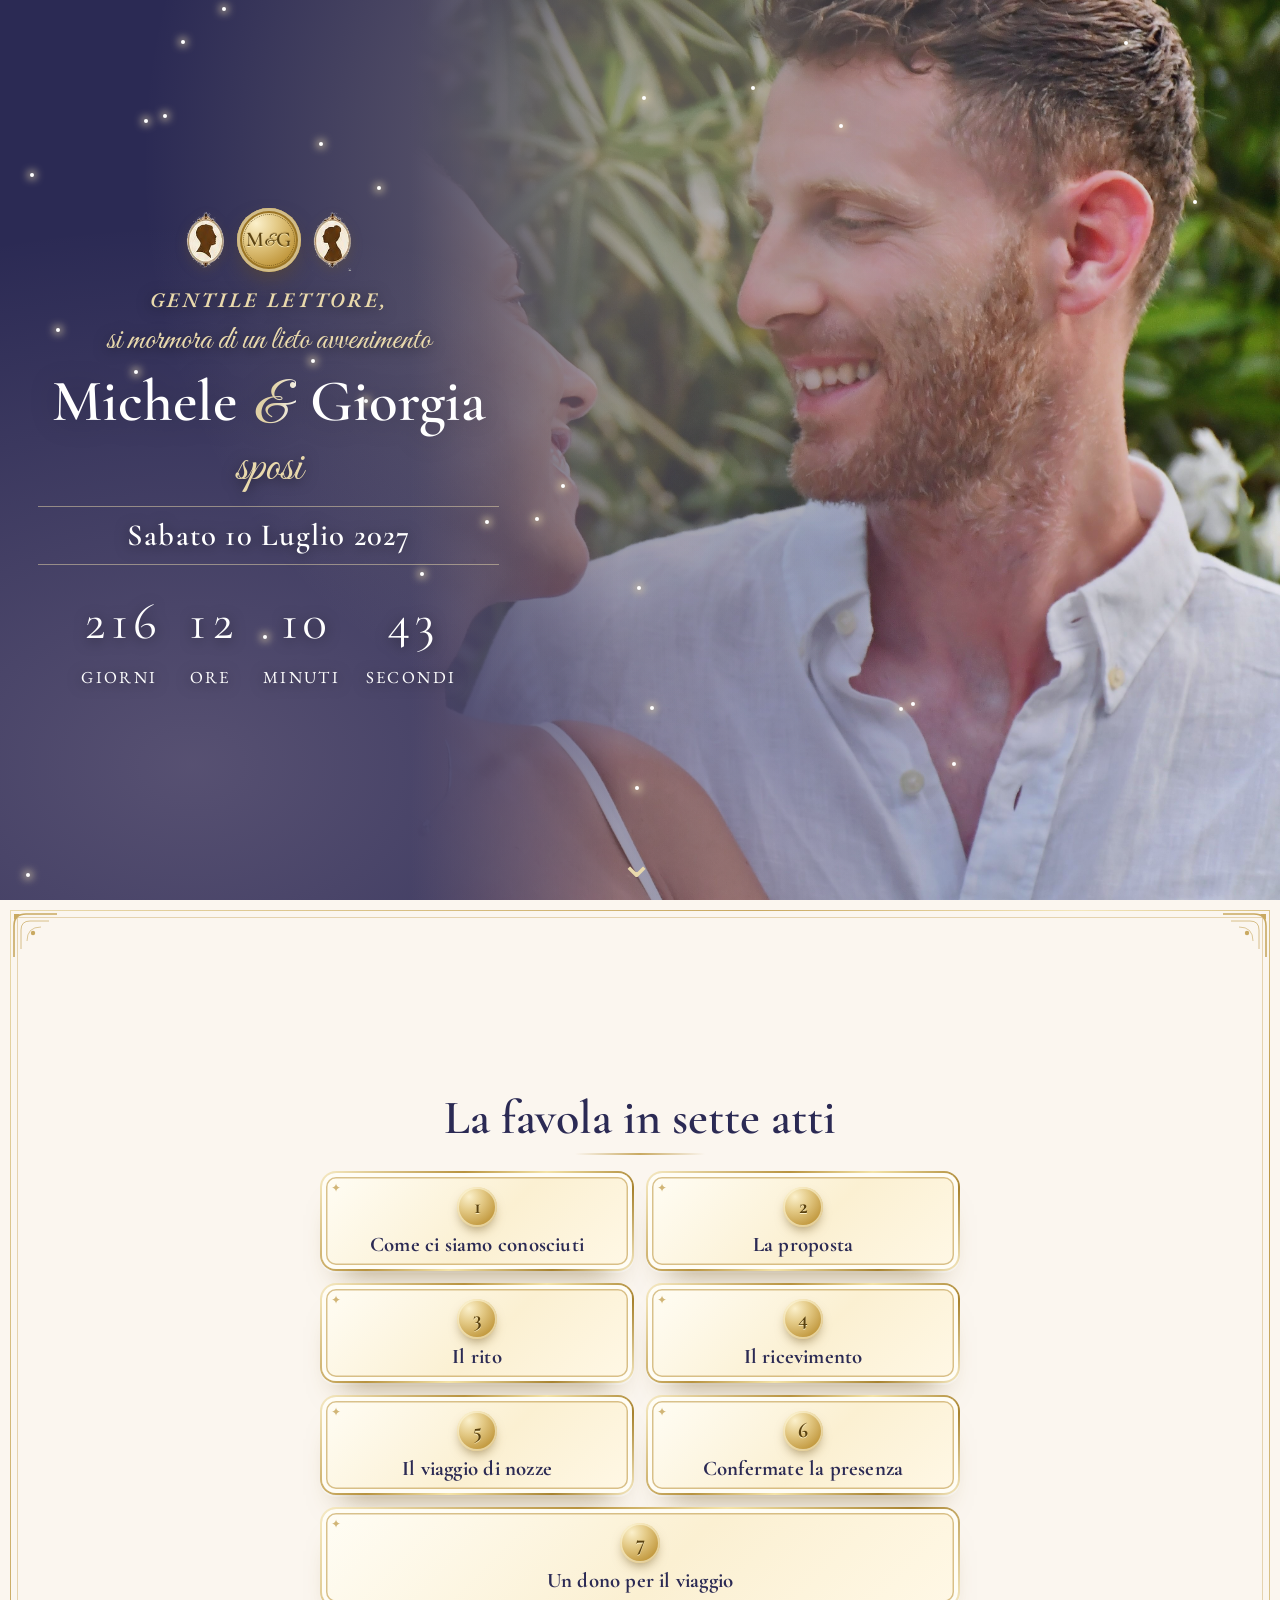
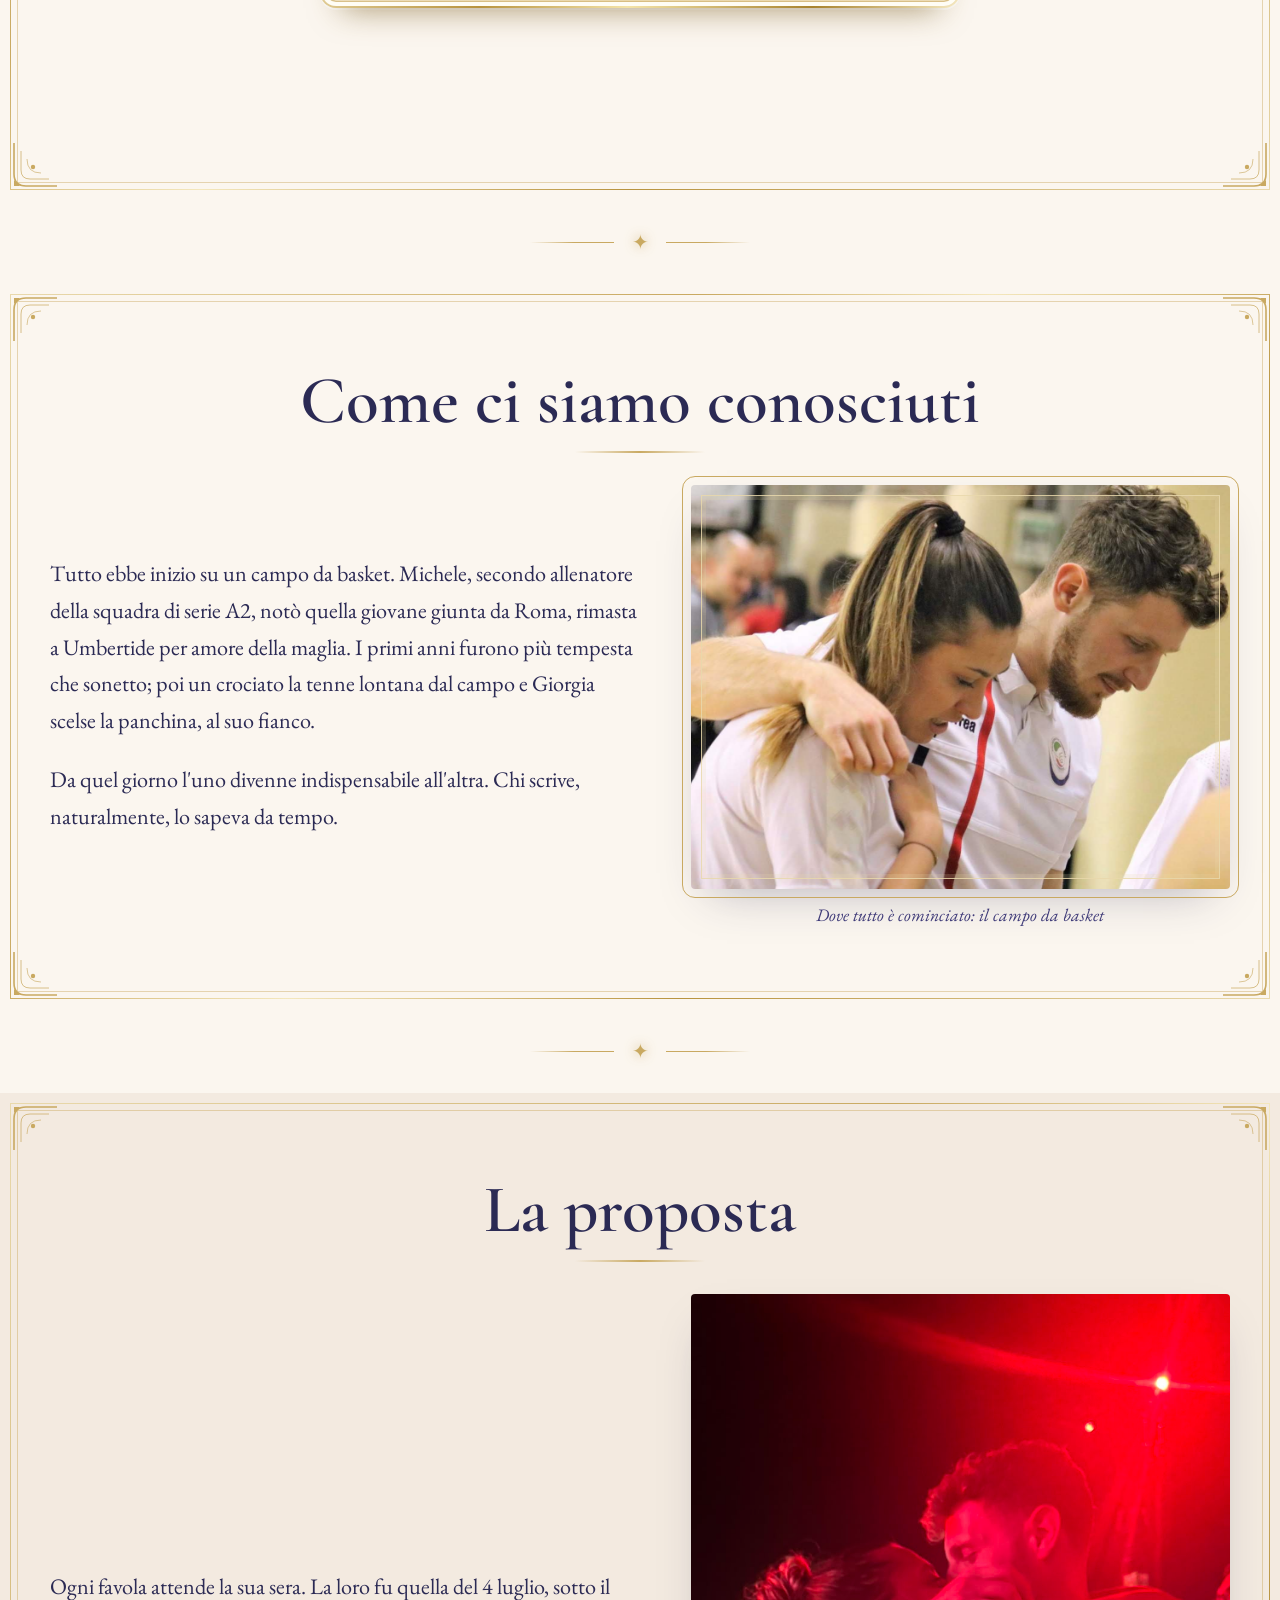
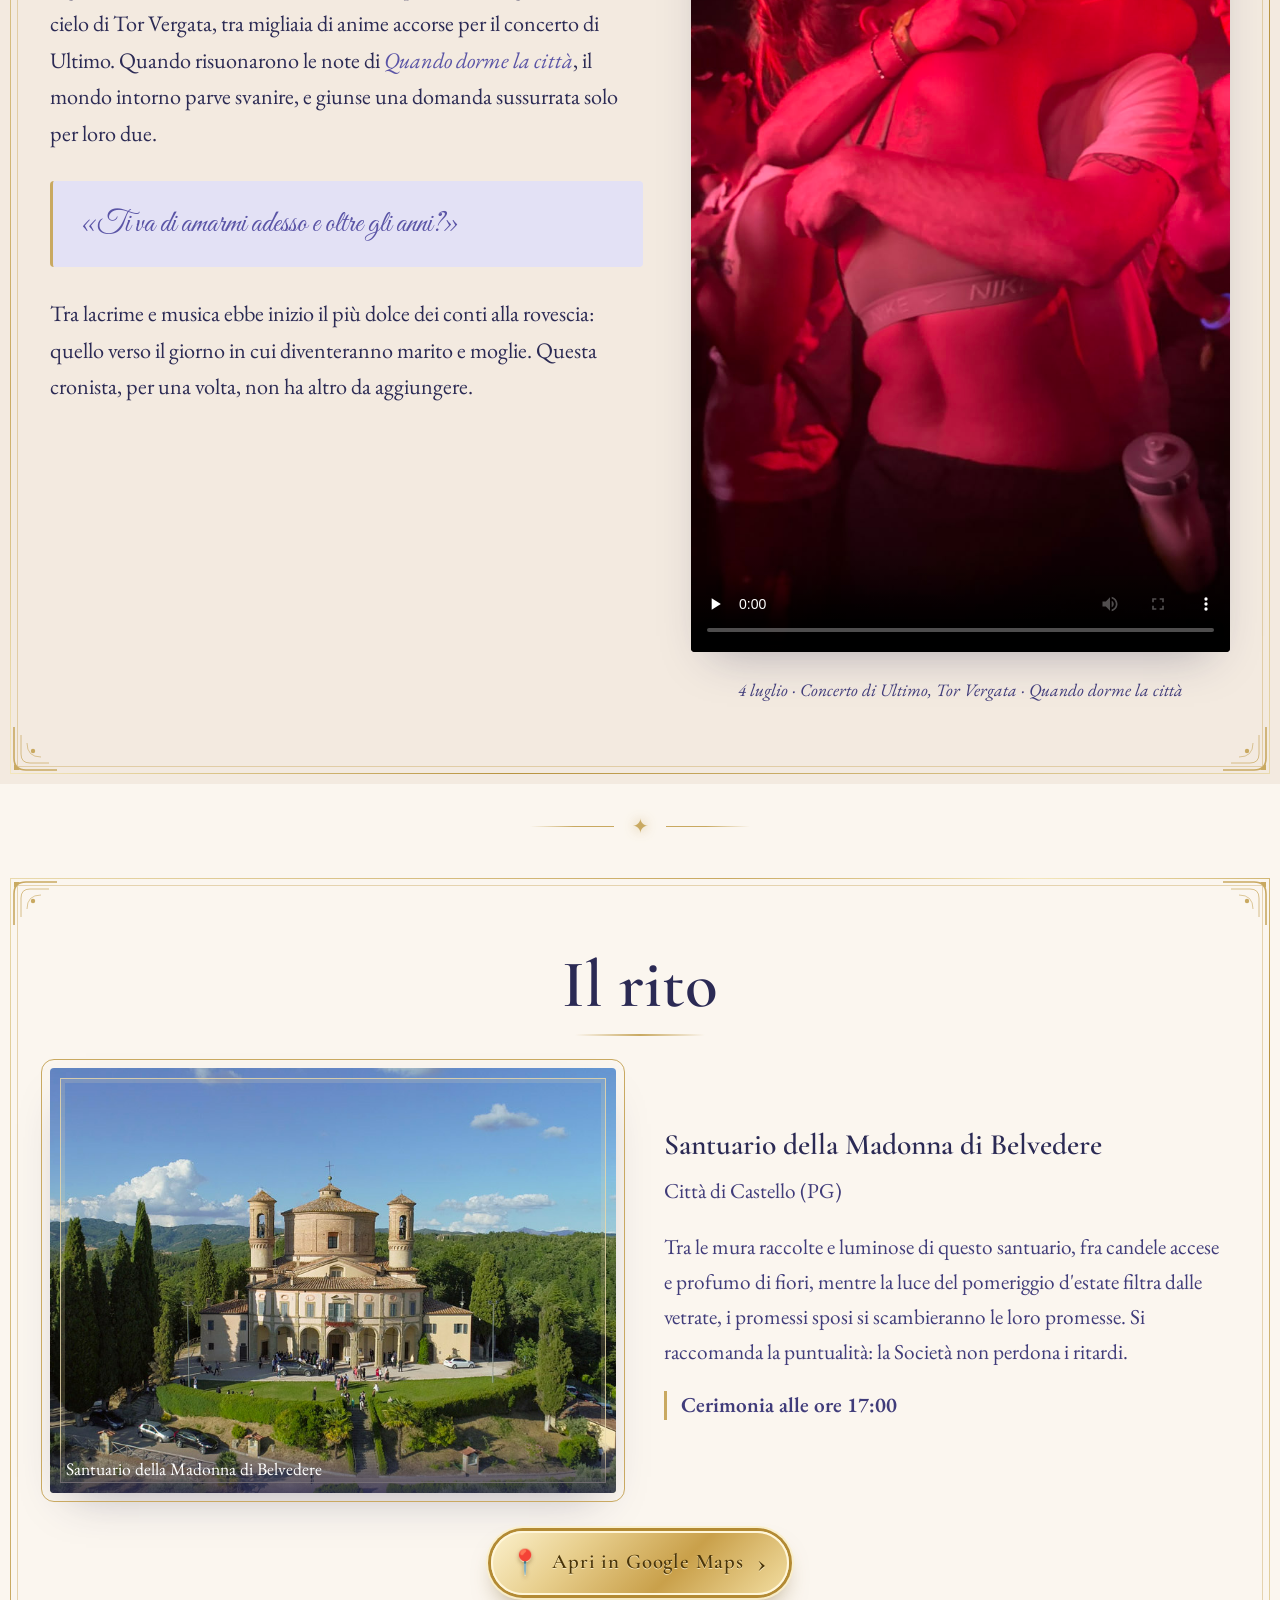
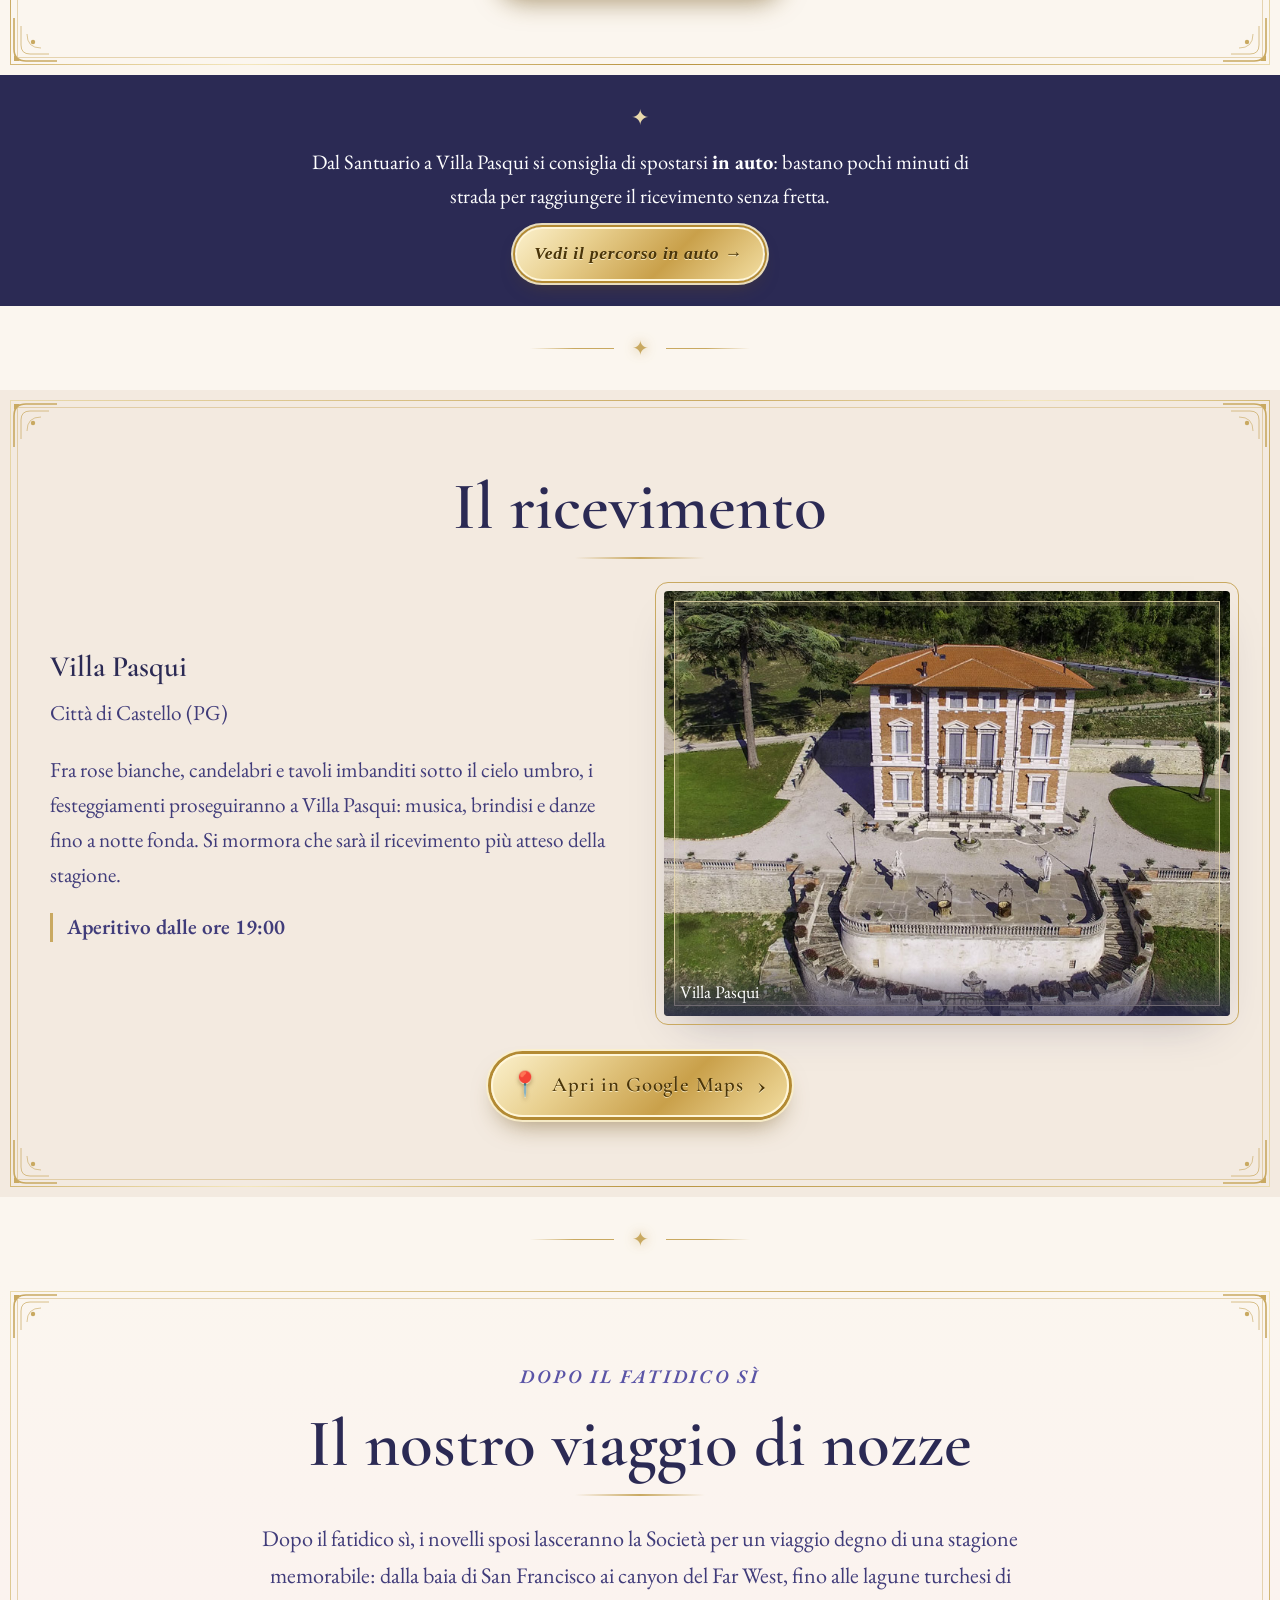
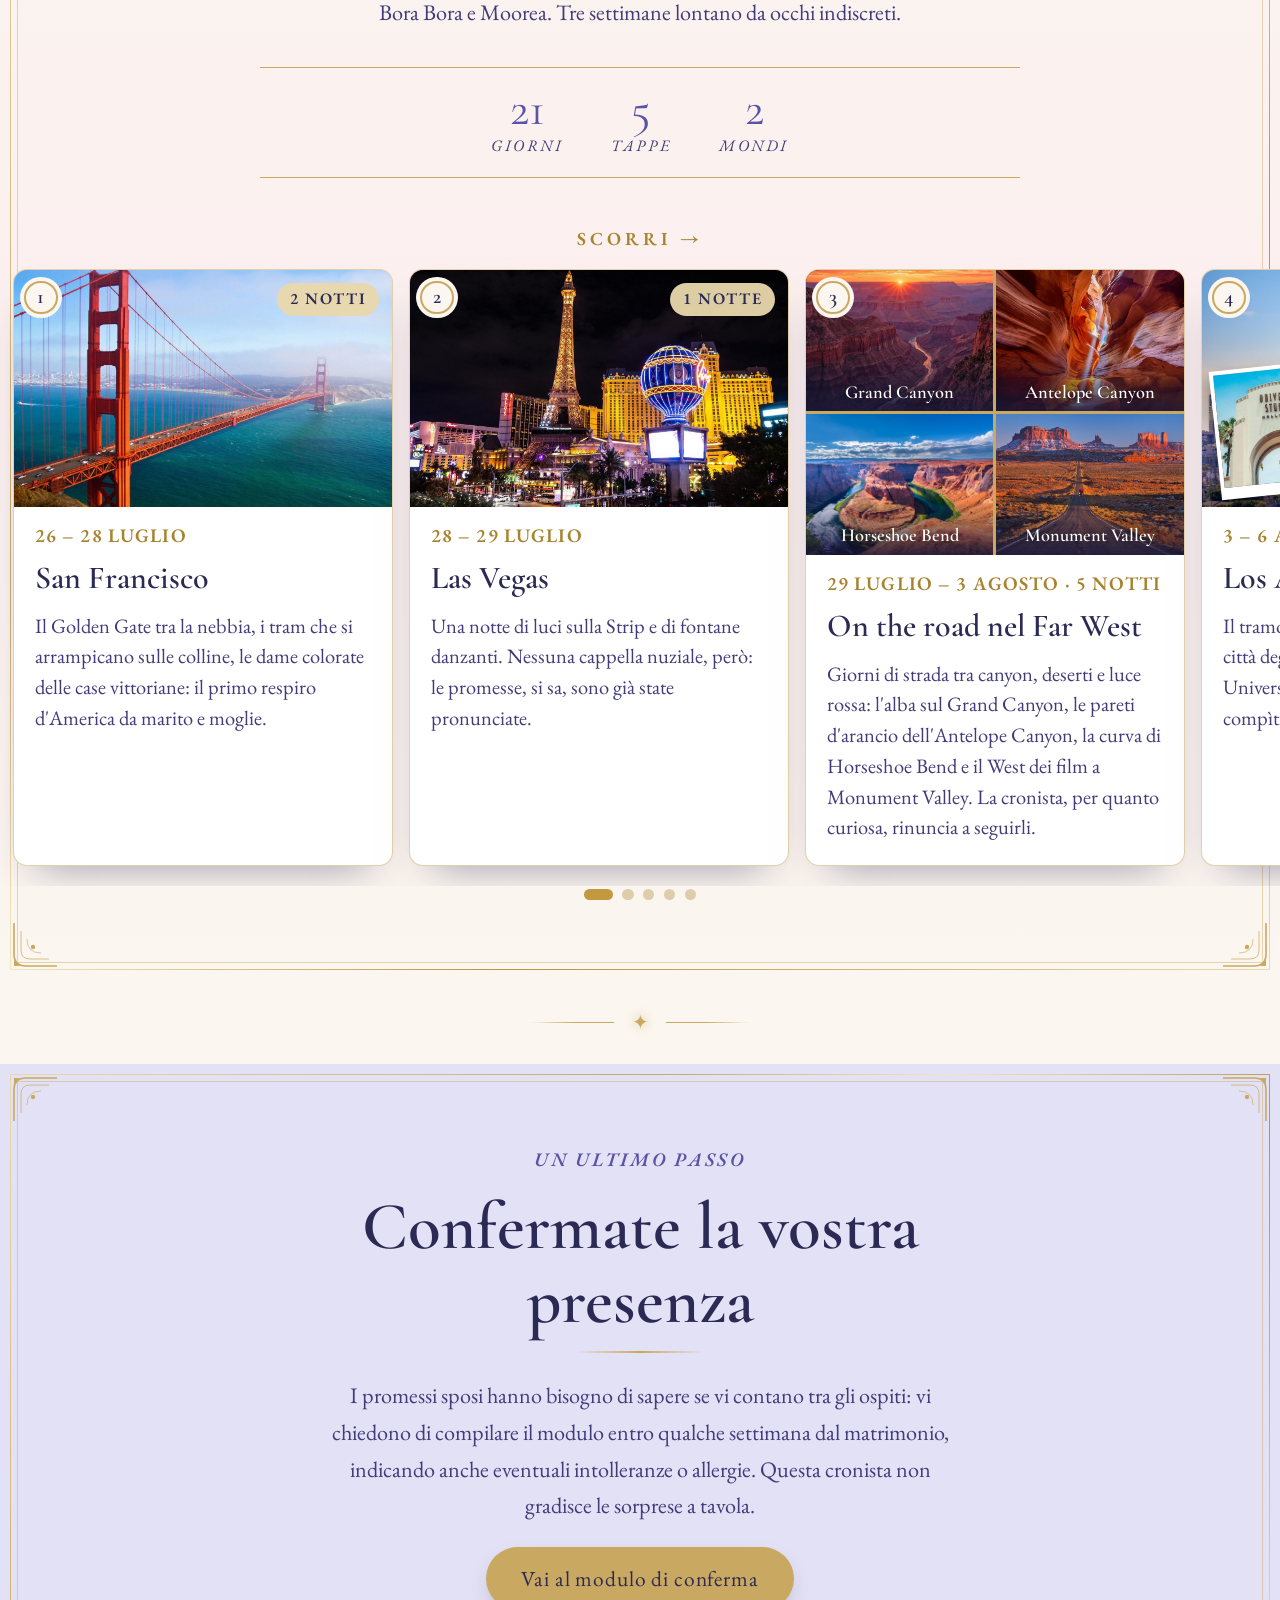
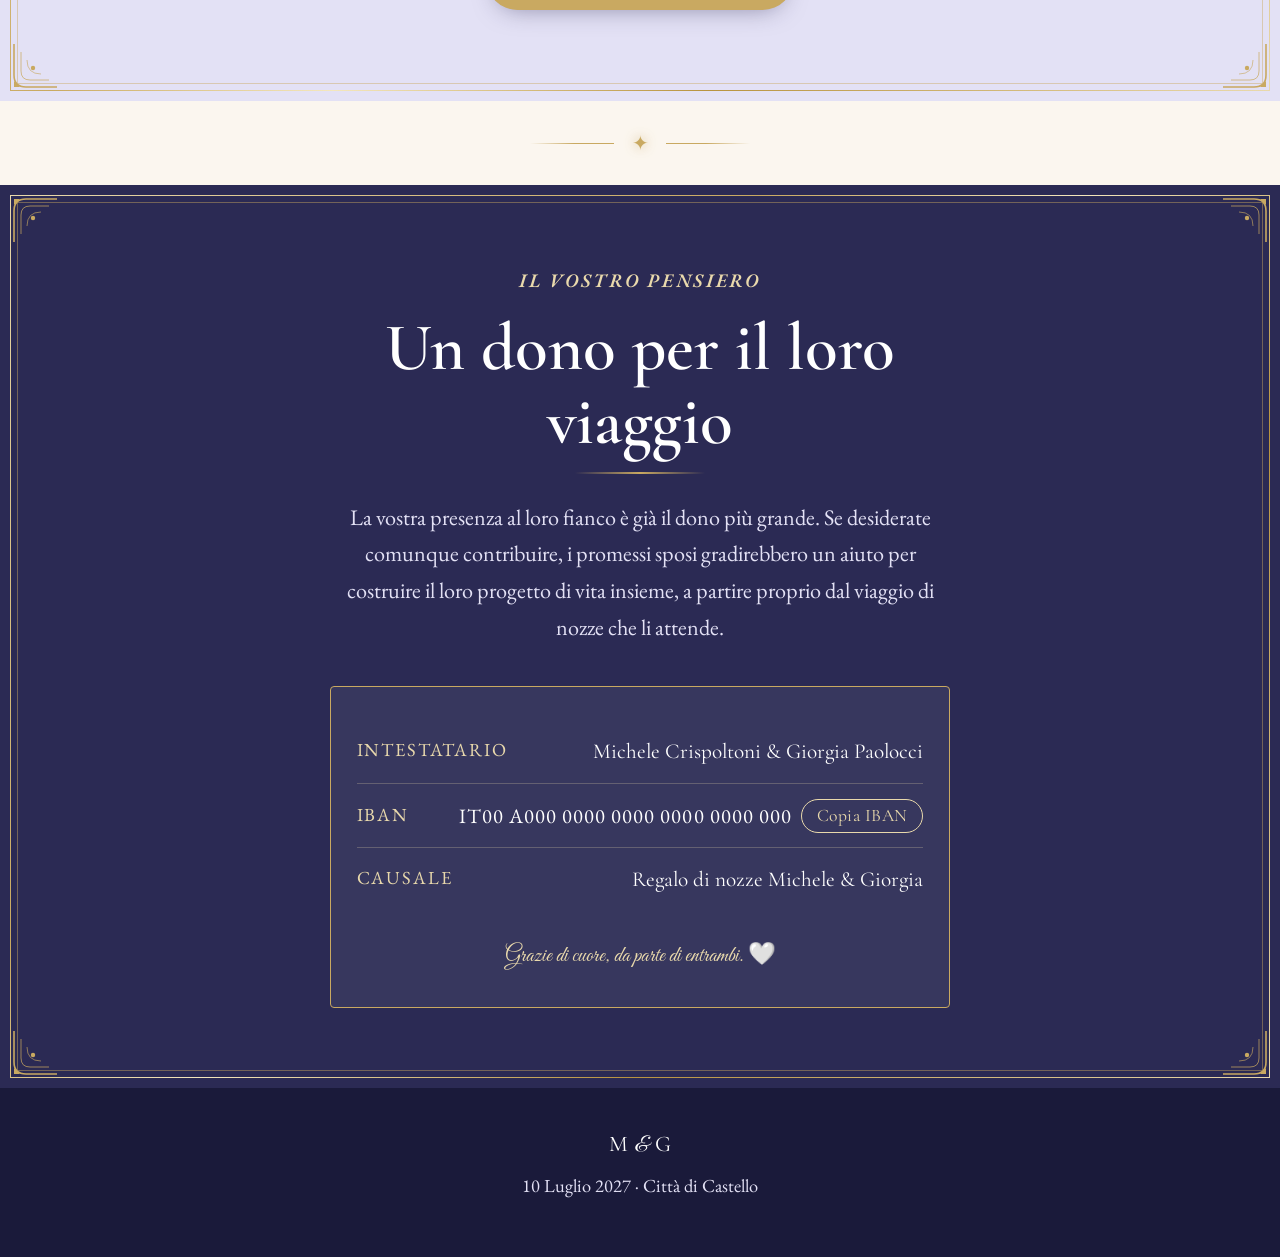
==== commit 2c7f8728: "restyling homepage per pc" ====
--- a/index.html
+++ b/index.html
@@ -27,7 +27,7 @@
 <link rel="preconnect" href="https://fonts.googleapis.com">
 <link rel="preconnect" href="https://fonts.gstatic.com" crossorigin>
 <link href="https://fonts.googleapis.com/css2?family=Cormorant+Garamond:ital,wght@0,400;0,500;0,600;1,500&family=EB+Garamond:ital,wght@0,400;0,500;1,400&family=Great+Vibes&display=swap" rel="stylesheet">
-<link rel="stylesheet" href="style.css">
+<link rel="stylesheet" href="style.css?v=20261102b">
 </head>
 <body>
 
@@ -39,6 +39,14 @@
     <div class="hero__petals" aria-hidden="true" id="heroPetals"></div>
 
     <div class="hero__content">
+      <div class="crest">
+        <img class="cameo" src="images/cameo-michele.png" alt="Profilo di Michele" width="66" height="103">
+        <div class="seal" role="img" aria-label="Monogramma M e G">
+          <span class="seal__shine" aria-hidden="true"></span>
+          <span class="seal__m">M</span><span class="seal__amp">&amp;</span><span class="seal__g">G</span>
+        </div>
+        <img class="cameo" src="images/cameo-giorgia.png" alt="Profilo di Giorgia" width="66" height="103">
+      </div>
       <p class="eyebrow eyebrow--light">Gentile Lettore,</p>
       <p class="hero__script">si mormora di un lieto avvenimento</p>
       <h1 class="hero__title">Michele <span class="amp">&amp;</span> Giorgia</h1>
@@ -60,14 +68,6 @@
 
   <section class="section section--index" id="indice">
     <div class="section__inner">
-      <div class="crest">
-        <img class="cameo" src="images/cameo-michele.png" alt="Profilo di Michele" width="66" height="103">
-        <div class="seal" role="img" aria-label="Monogramma M e G">
-          <span class="seal__shine" aria-hidden="true"></span>
-          <span class="seal__m">M</span><span class="seal__amp">&amp;</span><span class="seal__g">G</span>
-        </div>
-        <img class="cameo" src="images/cameo-giorgia.png" alt="Profilo di Giorgia" width="66" height="103">
-      </div>
       <h2 class="section__title">La favola in sette atti</h2>
 
       <nav class="index-list" aria-label="Indice del sito">
@@ -121,21 +121,14 @@
       <div class="story-layout">
         <article class="story-text reveal">
           <p>
-            Tutto ebbe inizio su un campo da basket, dove il parquet vide nascere più di una
-            scintilla. Michele, secondo allenatore della squadra di serie A2, non poteva sapere
-            che quella giovane giunta da Roma in quinto liceo, rimasta a Umbertide per amore della
-            maglia, sarebbe un giorno diventata la sua compagna di vita.
-          </p>
-          <p>
-            I primi anni furono più tempesta che sonetto: il carattere fiero di lei, la severità
-            di lui, che altro non era se non il suo modo di credere in lei. Ma quando il crociato
-            la costrinse a lasciare il campo, Giorgia scelse la panchina e, al fianco di Michele
-            nei campionati giovanili femminili, mostrò passione e dedizione. Da quel giorno
-            l'uno divenne indispensabile all'altra.
-          </p>
-          <p>
-            Oggi li unisce il basket, certo, ma anche ogni passione dell'altro, abbracciata con
-            coraggio. Chi scrive, naturalmente, lo sapeva da tempo.
+            Tutto ebbe inizio su un campo da basket. Michele, secondo allenatore della squadra di
+            serie A2, notò quella giovane giunta da Roma, rimasta a Umbertide per amore della
+            maglia. I primi anni furono più tempesta che sonetto; poi un crociato la tenne lontana
+            dal campo e Giorgia scelse la panchina, al suo fianco.
+          </p>
+          <p>
+            Da quel giorno l'uno divenne indispensabile all'altra. Chi scrive, naturalmente, lo
+            sapeva da tempo.
           </p>
         </article>
 
@@ -220,14 +213,14 @@
             si scambieranno le loro promesse. Si raccomanda la puntualità: la Società non
             perdona i ritardi.
           </p>
-          <p class="venue-time"><time datetime="2027-07-10T17:00">Sabato 10 luglio 2027<br>Cerimonia alle ore 17:00</time></p>
+          <p class="venue-time"><time datetime="2027-07-10T17:00">Cerimonia alle ore 17:00</time></p>
         </article>
       </div>
 
       <div class="venue-cta">
-        <a class="btn btn--outline" target="_blank" rel="noopener"
+        <a class="btn btn--map" target="_blank" rel="noopener"
            href="https://www.google.com/maps/search/?api=1&query=Santuario+della+Madonna+di+Belvedere+Citt%C3%A0+di+Castello">
-          Apri in Google Maps
+          <span class="btn--map__pin" aria-hidden="true">📍</span><span>Apri in Google Maps</span><span class="btn--map__arrow" aria-hidden="true">›</span>
         </a>
       </div>
     </div>
@@ -241,7 +234,7 @@
         Dal Santuario a Villa Pasqui si consiglia di spostarsi <strong>in
         auto</strong>: bastano pochi minuti di strada per raggiungere il ricevimento senza fretta.
       </p>
-      <a class="proximity-note__link" target="_blank" rel="noopener"
+      <a class="proximity-note__link btn--map btn--map-sm" target="_blank" rel="noopener"
          href="https://www.google.com/maps/dir/?api=1&origin=Santuario+della+Madonna+di+Belvedere+Citt%C3%A0+di+Castello&destination=Villa+Pasqui+Citt%C3%A0+di+Castello&travelmode=driving">
         Vedi il percorso in auto →
       </a>
@@ -271,14 +264,14 @@
             proseguiranno a Villa Pasqui: musica, brindisi e danze fino a notte fonda. Si mormora
             che sarà il ricevimento più atteso della stagione.
           </p>
-          <p class="venue-time"><time datetime="2027-07-10T19:00">Sabato 10 luglio 2027<br>Aperitivo dalle ore 19:00</time></p>
+          <p class="venue-time"><time datetime="2027-07-10T19:00">Aperitivo dalle ore 19:00</time></p>
         </article>
       </div>
 
       <div class="venue-cta">
-        <a class="btn btn--outline" target="_blank" rel="noopener"
+        <a class="btn btn--map" target="_blank" rel="noopener"
            href="https://www.google.com/maps/search/?api=1&query=Villa+Pasqui+Citt%C3%A0+di+Castello">
-          Apri in Google Maps
+          <span class="btn--map__pin" aria-hidden="true">📍</span><span>Apri in Google Maps</span><span class="btn--map__arrow" aria-hidden="true">›</span>
         </a>
       </div>
     </div>
@@ -303,8 +296,8 @@
         <div class="trip-stats__item"><span class="trip-stats__num">2</span><span class="trip-stats__label">mondi</span></div>
       </div>
 
-      <div class="journey" id="journey">
-        <div class="journey__line" aria-hidden="true"><span class="journey__fill" id="journeyFill"></span></div>
+      <p class="swipe-hint" aria-hidden="true"><span>Scorri</span> <i>→</i></p>
+      <div class="journey" id="journey" tabindex="0" aria-label="Le tappe del viaggio, scorri di lato">
       <article class="stop" data-stop="1">
         <span class="stop__node" aria-hidden="true">1</span>
         <div class="stop__card">
@@ -379,6 +372,7 @@
         </div>
       </article>
       </div>
+      <div class="journey-dots" id="journeyDots" aria-hidden="true"><i></i><i></i><i></i><i></i><i></i></div>
     </div>
   </section>
 
@@ -456,6 +450,6 @@
 
 <a class="to-top" id="toTop" href="#home" aria-label="Torna in cima alla pagina">↑</a>
 
-<script src="script.js"></script>
+<script src="script.js?v=20261102b"></script>
 </body>
 </html>
--- a/style.css
+++ b/style.css
@@ -1176,3 +1176,94 @@
 
 .hero__title { font-size: clamp(2.5rem, 10.2vw, 5.4rem); }
 .hero__sposi { margin-top: 0.1rem; }
+
+
+/* ================================================================
+   ROUND 7 — home con cammei e sigillo, foto più in basso, carosello
+   viaggio, pulsanti Maps sfarzosi, torna-su più evidente
+   ================================================================ */
+/* foto sposi: nella metà bassa, volti ben visibili */
+.hero::before {
+  inset: auto 0 0 0; height: 56%; opacity: 1; background-size: cover; background-position: 42% 30%;
+  -webkit-mask-image: linear-gradient(180deg, transparent 0%, #000 34%); mask-image: linear-gradient(180deg, transparent 0%, #000 34%);
+}
+.hero__scrim { background: linear-gradient(180deg, rgba(43,42,84,0.88) 0%, rgba(43,42,84,0.55) 45%, rgba(43,42,84,0.15) 70%, rgba(43,42,84,0.55) 100%); }
+.hero { align-items: flex-start; }
+.hero__content { padding-top: 1.4rem; padding-bottom: 0; }
+.hero .crest { margin: 0 0 0.7rem; gap: 0.7rem; }
+.hero .cameo { width: 40px; }
+.hero .seal { width: 64px; height: 64px; }
+.hero .seal::before { inset: 6px; }
+.hero .seal__m, .hero .seal__g { font-size: 1.3rem; }
+.hero .seal__amp { font-size: 1.05rem; top: 2px; }
+.hero__script { margin-bottom: 0.6rem; }
+.hero__sposi { margin-bottom: 0.7rem; }
+.save-the-date { margin-bottom: 0.9rem; padding: 0.7rem 0; }
+.countdown { margin-bottom: 0; }
+
+/* indice: solo titolo e tessere */
+.section--index .section__title { margin-top: 0; }
+
+/* torna su: ben visibile */
+.to-top { width: 3.8rem; height: 3.8rem; right: 0.9rem; bottom: 0.9rem; font-size: 2.1rem; z-index: 9999; box-shadow: 0 10px 22px -6px rgba(0,0,0,0.55), 0 0 0 3px rgba(251,240,203,0.35); }
+
+/* viaggio: carosello orizzontale */
+.section--trip .section__inner { max-width: none; }
+.section--trip .section__intro, .section--trip .section__title, .section--trip .eyebrow, .section--trip .trip-stats { max-width: 760px; margin-left: auto; margin-right: auto; }
+.journey {
+  display: flex; gap: 1rem; max-width: none; padding: 0.4rem 1.2rem 1.2rem; margin: 0 -1.7rem;
+  overflow-x: auto; overflow-y: hidden; scroll-snap-type: x mandatory; scroll-padding: 0 1.2rem;
+  -webkit-overflow-scrolling: touch; scrollbar-width: none; overscroll-behavior-x: contain;
+}
+.journey::-webkit-scrollbar { display: none; }
+.journey__line { display: none; }
+.stop { flex: 0 0 82%; max-width: 400px; margin: 0; scroll-snap-align: start; opacity: 1; transform: none; }
+.stop.reveal, .stop.reveal.is-visible { transform: none; opacity: 1; }
+.stop__node { left: 0.7rem; top: 0.7rem; z-index: 5; margin: 0; }
+.stop__card { height: 100%; }
+.stop__body p:last-child { font-size: 1.28rem; line-height: 1.5; }
+.stop__body h3 { font-size: 2rem; }
+.swipe-hint { text-align: center; margin: 0.4rem 0 0.6rem; font-size: 1.15rem; letter-spacing: 0.22em; text-transform: uppercase; color: #A8832F; font-weight: 600; }
+.swipe-hint i { font-style: normal; display: inline-block; animation: swipeNudge 1.3s ease-in-out infinite; }
+@keyframes swipeNudge { 0%,100% { transform: translateX(0); } 50% { transform: translateX(8px); } }
+.journey-dots { display: flex; justify-content: center; gap: 0.6rem; margin-top: 0.2rem; }
+.journey-dots i { width: 0.7rem; height: 0.7rem; border-radius: 50%; background: rgba(168,131,47,0.35); transition: all .3s ease; }
+.journey-dots i.on { background: #C2993F; width: 1.8rem; border-radius: 1rem; }
+@media (min-width: 900px) { .stop { flex-basis: 380px; } .journey { padding-left: calc(50% - 380px); } }
+
+/* pulsanti Google Maps: sigillo d'oro */
+.btn--map, .btn--map:visited {
+  position: relative; display: inline-flex; align-items: center; justify-content: center; gap: 0.7rem;
+  padding: 1.05rem 1.6rem 1.05rem 1.3rem; border-radius: 999px; overflow: hidden; text-decoration: none;
+  font-family: var(--f-display); font-weight: 600; font-size: 1.45rem; letter-spacing: 0.04em; color: #4A3509;
+  background: linear-gradient(135deg, #FBF0CB 0%, #E8CF8E 28%, #C9A04A 62%, #F2DDA0 100%);
+  border: 2px solid #FFF6D8; text-shadow: 0 1px 0 rgba(255,246,216,0.8);
+  box-shadow: 0 0 0 3px #B38A33, 0 0 0 5px rgba(251,240,203,0.9), 0 14px 26px -8px rgba(110,80,20,0.6);
+  transition: transform .2s ease, filter .2s ease;
+}
+.btn--map::before { content: ""; position: absolute; top: 0; bottom: 0; width: 38%; left: -60%; background: linear-gradient(100deg, transparent, rgba(255,255,255,0.75), transparent); transform: skewX(-20deg); animation: sweep 4.5s ease-in-out infinite; pointer-events: none; }
+.btn--map:hover, .btn--map:focus-visible { filter: brightness(1.07); transform: translateY(-2px); color: #4A3509; }
+.btn--map:active { transform: scale(0.97); }
+.btn--map__pin { font-size: 1.5rem; filter: drop-shadow(0 2px 2px rgba(90,60,10,0.4)); }
+.btn--map__arrow { font-size: 1.9rem; line-height: 1; margin-left: 0.1rem; }
+.btn--map-sm { font-size: 1.2rem; padding: 0.7rem 1.3rem; margin-top: 0.4rem; box-shadow: 0 0 0 2px #B38A33, 0 0 0 4px rgba(251,240,203,0.9), 0 10px 20px -8px rgba(110,80,20,0.55); }
+.venue-cta { text-align: center; margin-top: 1.8rem; }
+
+.hero::before { height: auto; aspect-ratio: 3 / 2; background-size: 100% 100%; background-position: center; -webkit-mask-image: linear-gradient(180deg, transparent 0%, #000 22%); mask-image: linear-gradient(180deg, transparent 0%, #000 22%); }
+
+.btn--map { white-space: nowrap; line-height: 1.2; font-size: 1.3rem; padding: 0.9rem 1.3rem 0.9rem 1.1rem; }
+.btn--map-sm { font-size: 1.1rem; }
+
+/* ===== desktop: testi a sinistra, foto a destra (volti interi) ===== */
+@media (min-width: 760px) and (min-aspect-ratio: 1/1) {
+  .hero { align-items: center; }
+  .hero::before {
+    inset: 0 0 0 auto; width: 68%; height: auto; aspect-ratio: auto; background-size: auto 100%; background-repeat: no-repeat; background-position: 100% 0;
+    -webkit-mask-image: linear-gradient(90deg, transparent 0%, #000 24%); mask-image: linear-gradient(90deg, transparent 0%, #000 24%);
+  }
+  .hero__scrim { background: linear-gradient(90deg, rgba(43,42,84,0.9) 0%, rgba(43,42,84,0.55) 45%, rgba(43,42,84,0.1) 100%); }
+  .hero__content { margin-right: auto; margin-left: 0; width: 42%; max-width: none; padding: 2rem 3vw; }
+  .hero__title { font-size: clamp(2.6rem, 4.6vw, 5rem); }
+  .hero__script { font-size: clamp(1.8rem, 2.6vw, 2.8rem); }
+  .save-the-date__date { font-size: clamp(1.6rem, 2.4vw, 2.6rem); }
+}
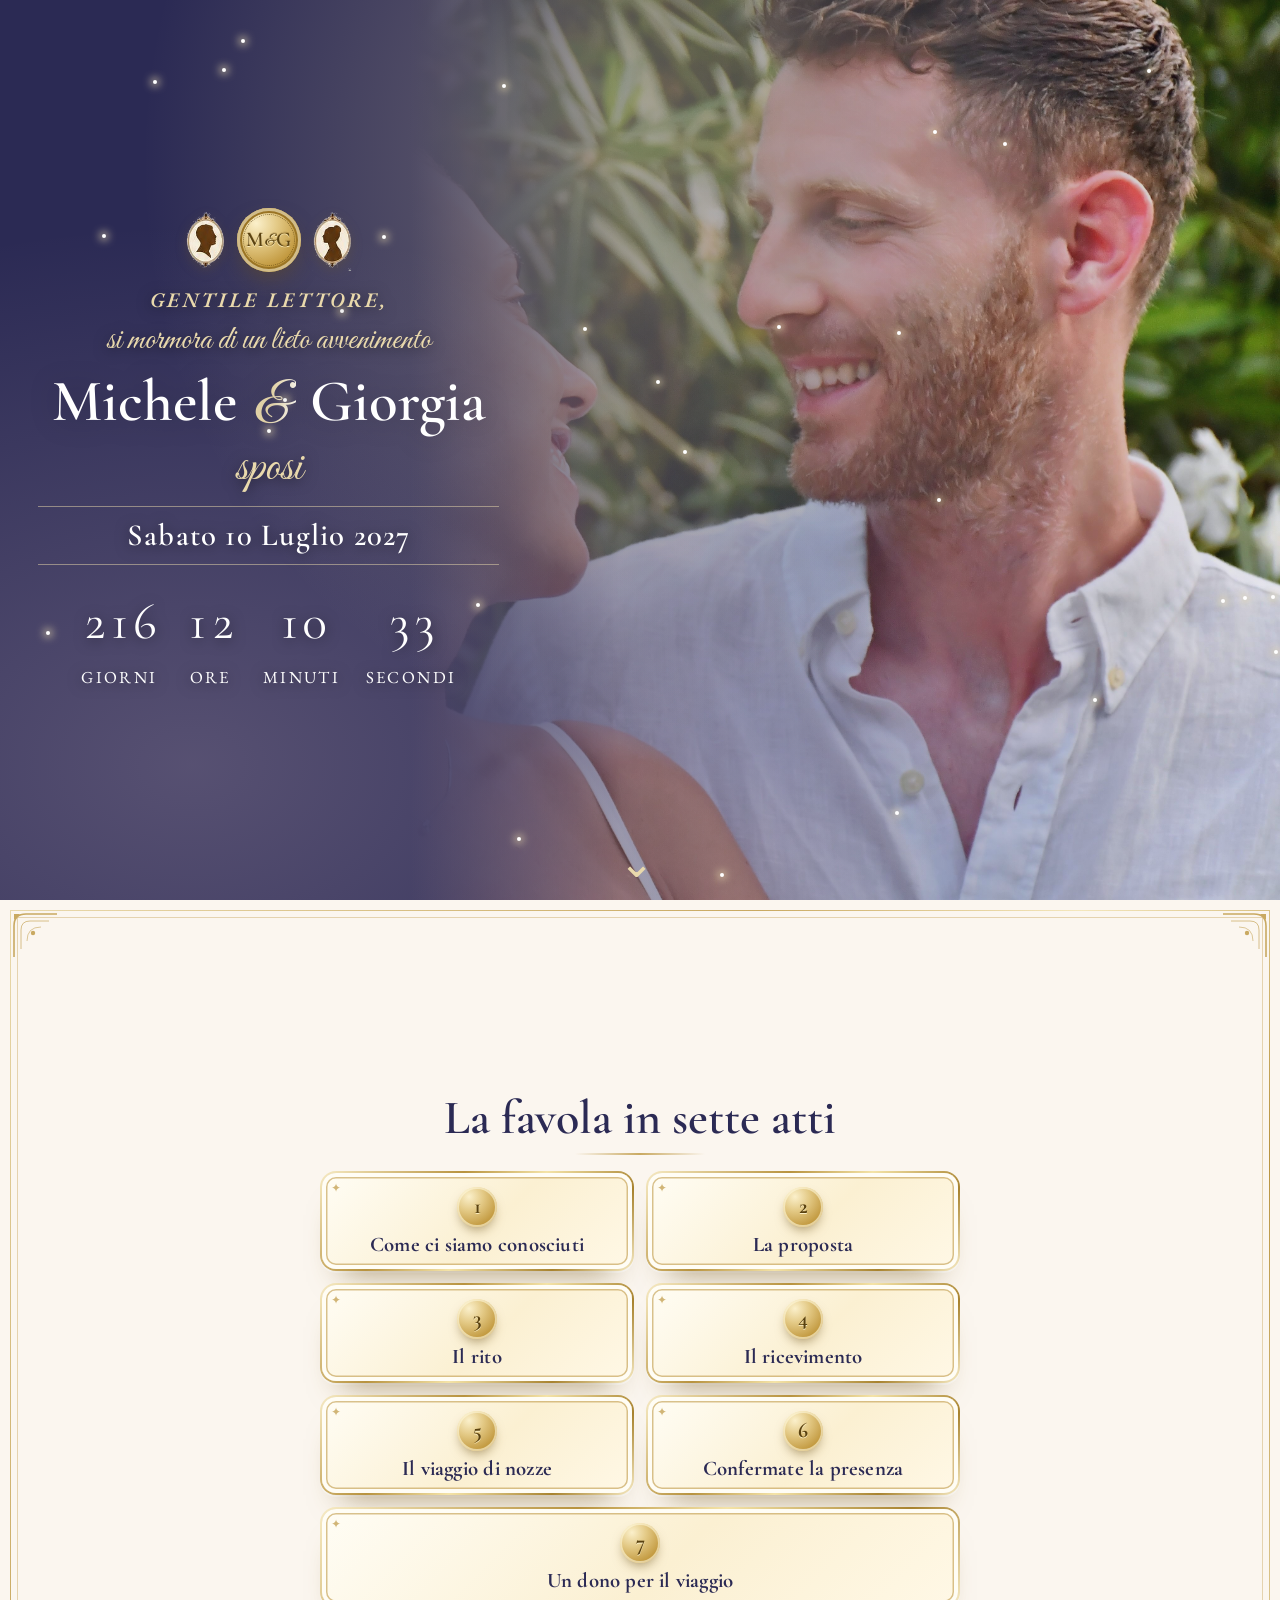
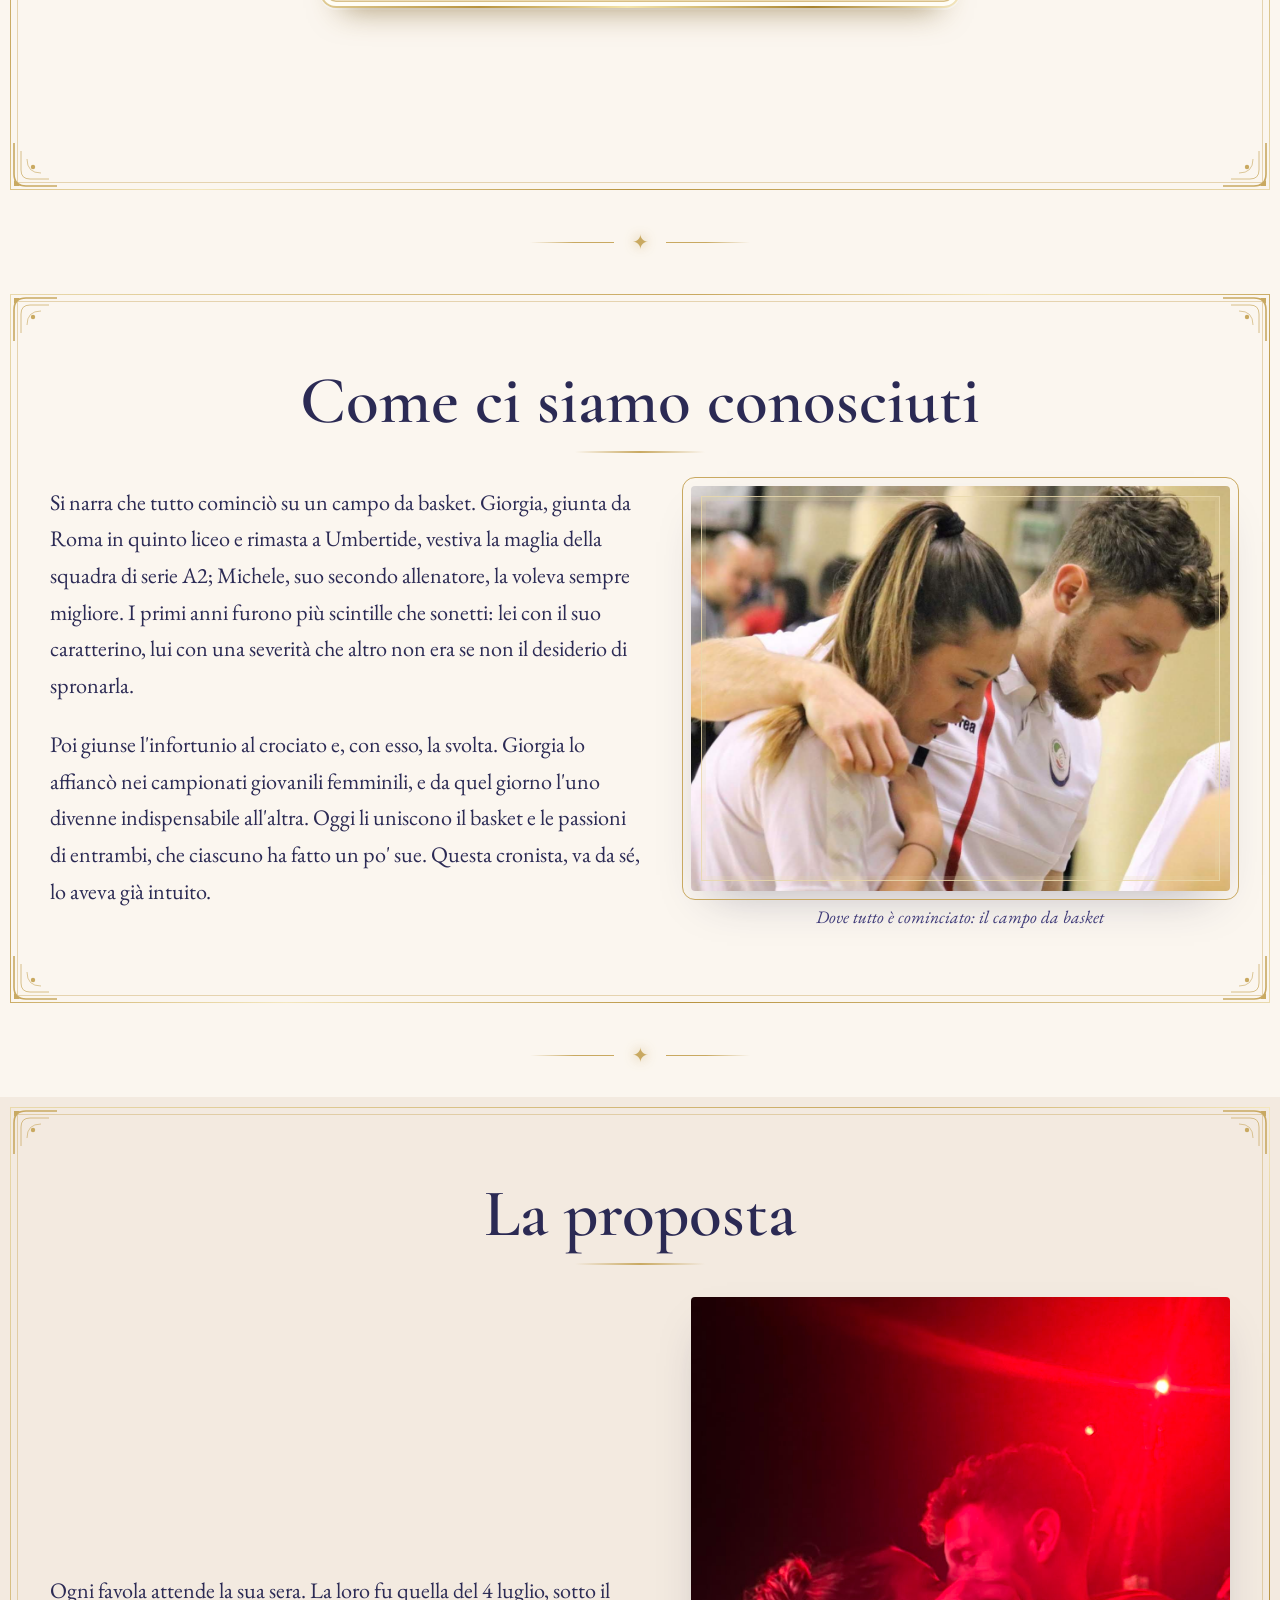
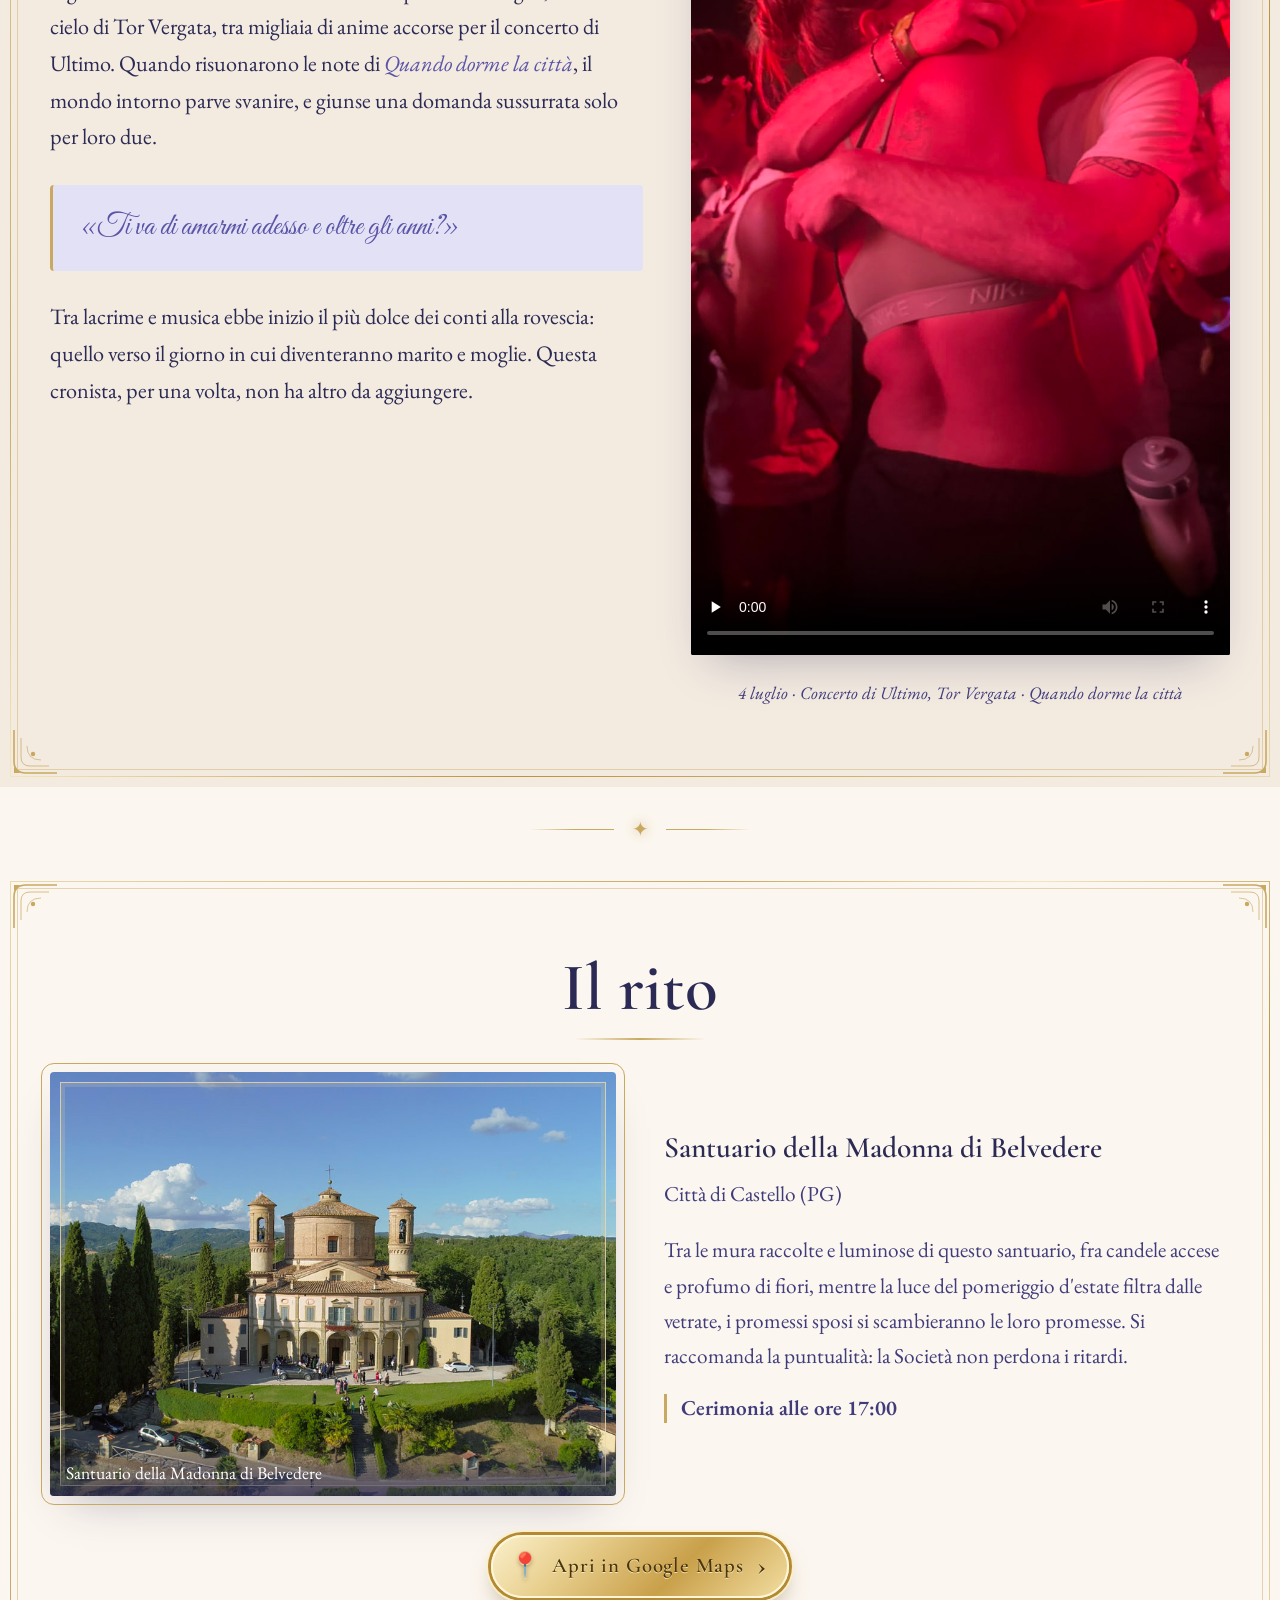
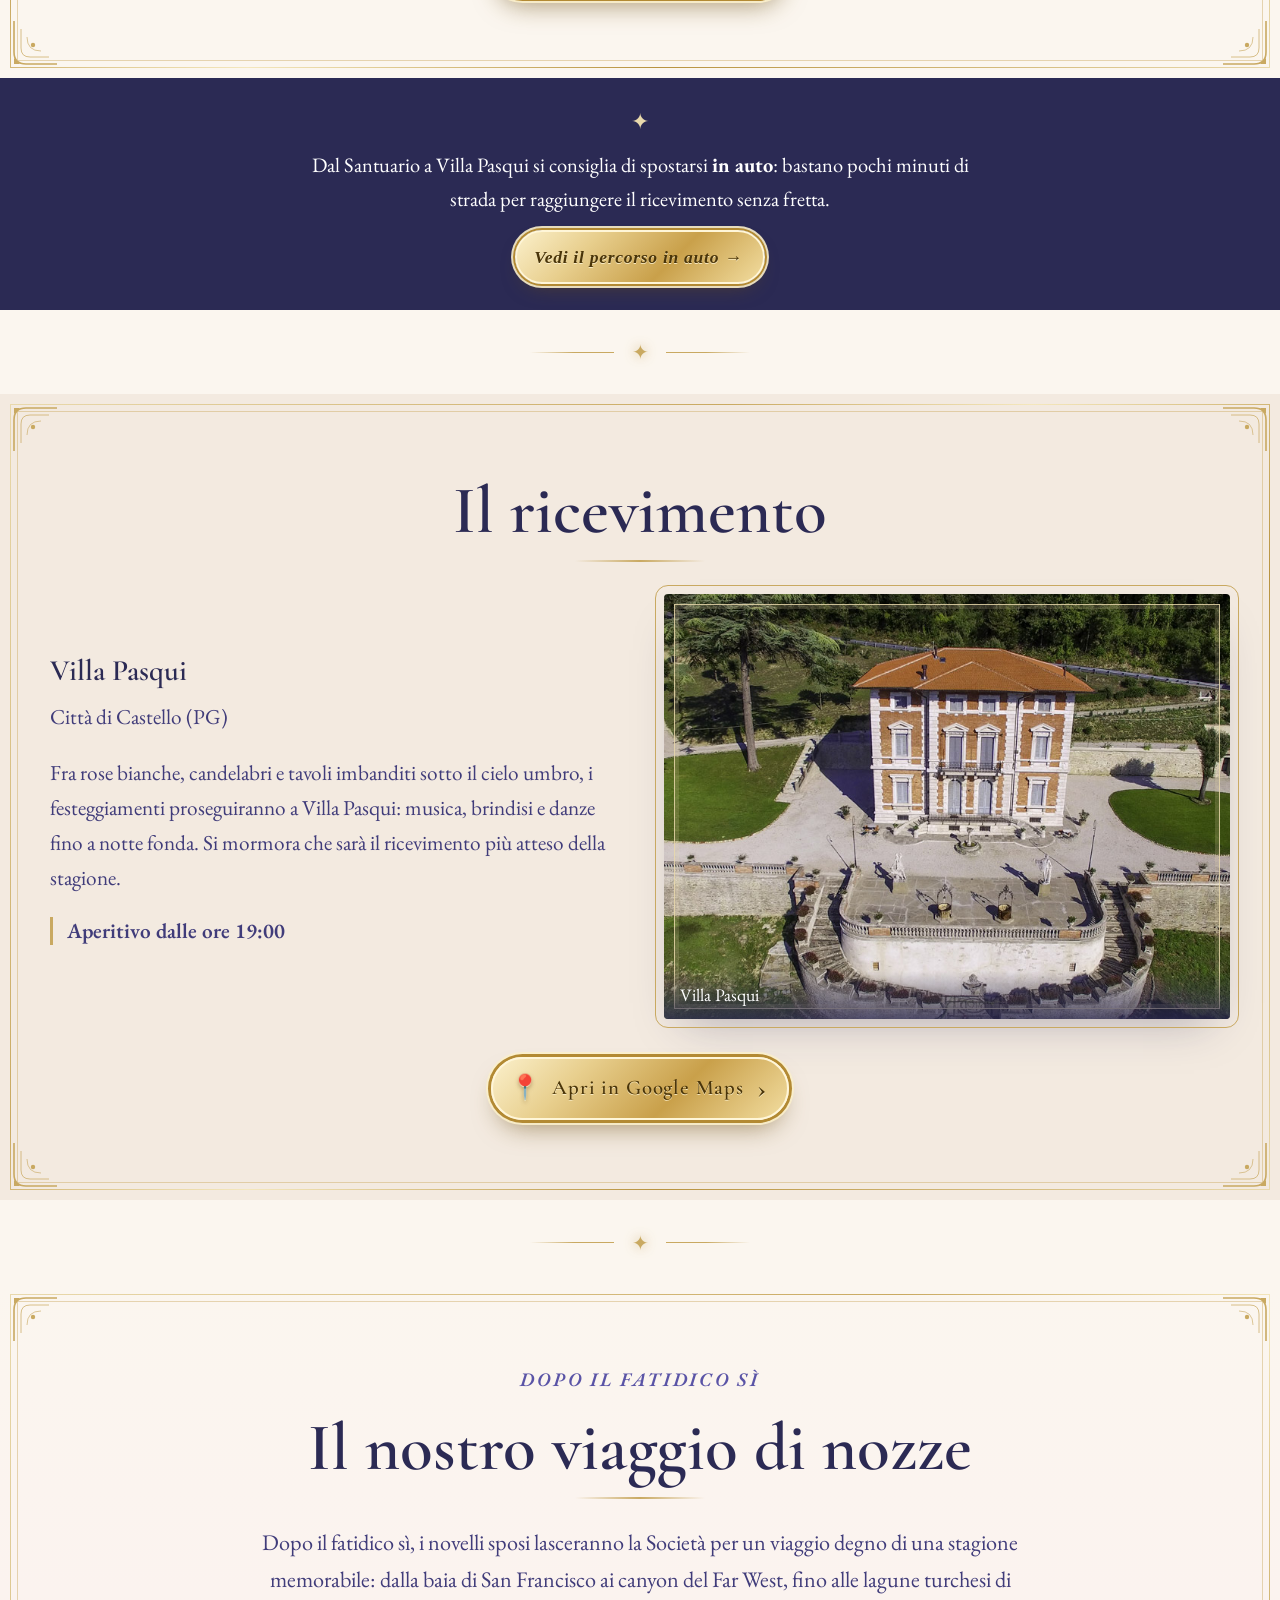
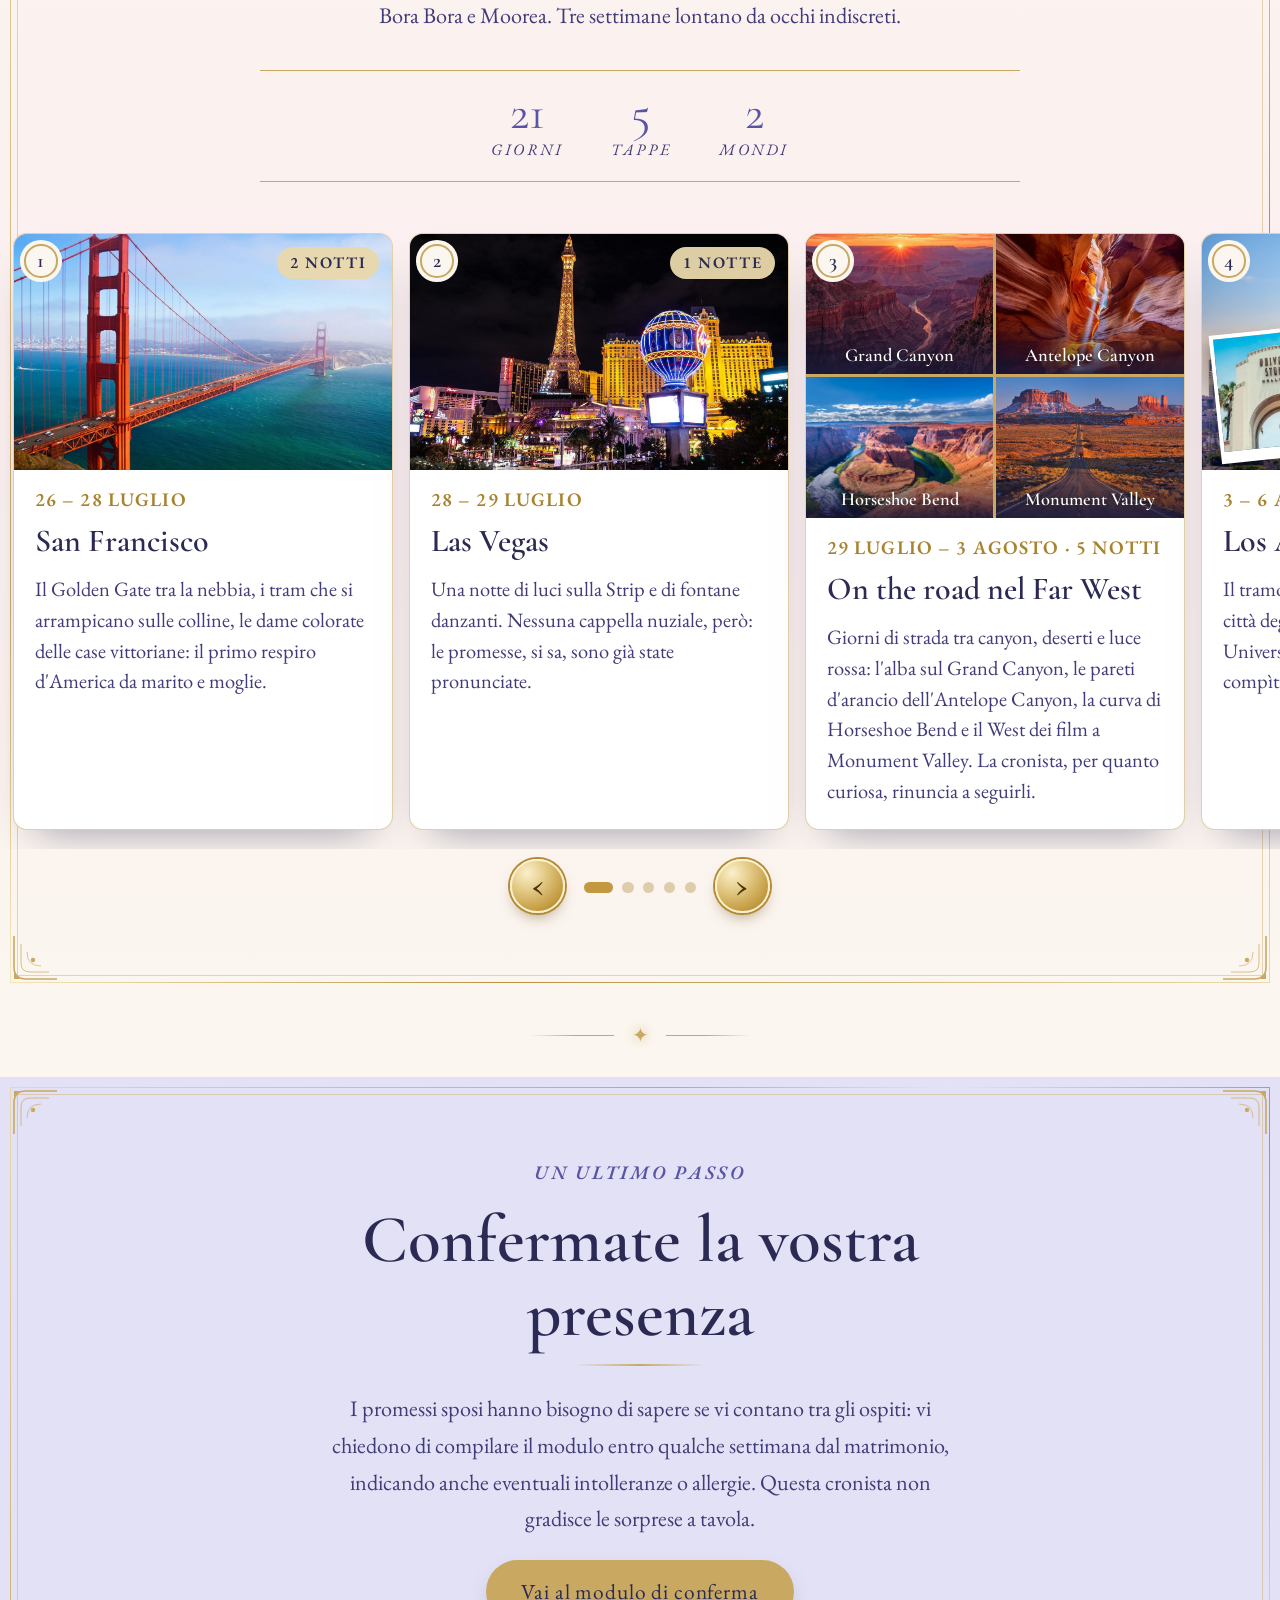
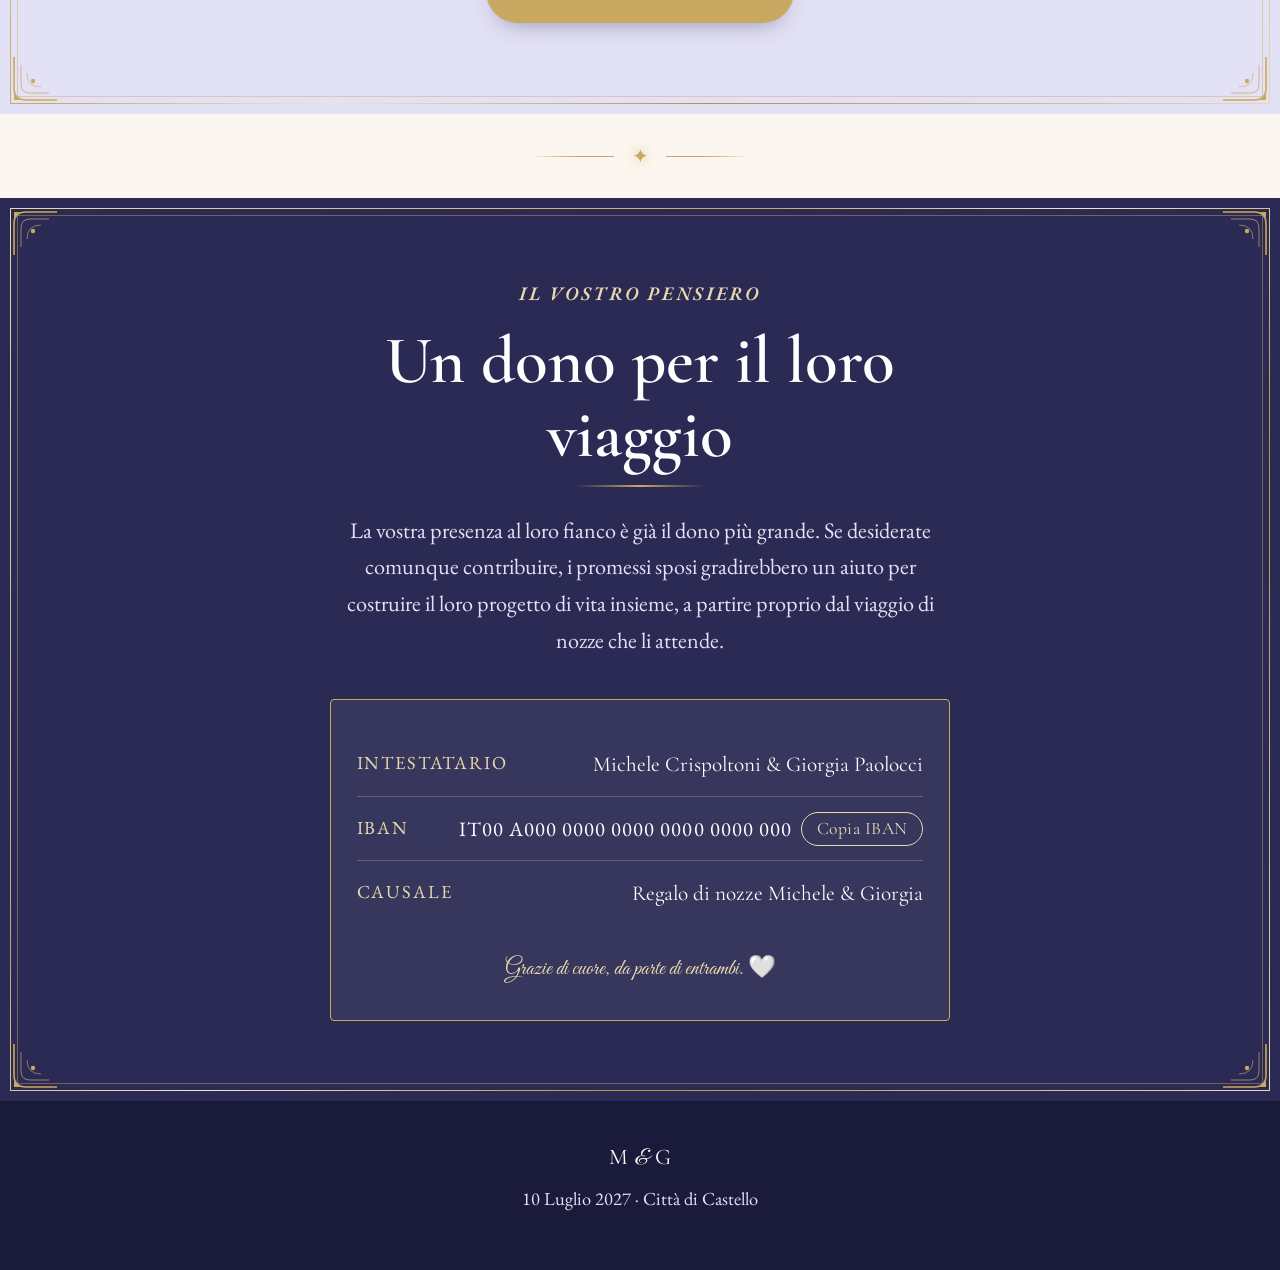
==== commit 7d1db461: "cambiamento funzione pulsante riporta a indice" ====
--- a/index.html
+++ b/index.html
@@ -27,7 +27,7 @@
 <link rel="preconnect" href="https://fonts.googleapis.com">
 <link rel="preconnect" href="https://fonts.gstatic.com" crossorigin>
 <link href="https://fonts.googleapis.com/css2?family=Cormorant+Garamond:ital,wght@0,400;0,500;0,600;1,500&family=EB+Garamond:ital,wght@0,400;0,500;1,400&family=Great+Vibes&display=swap" rel="stylesheet">
-<link rel="stylesheet" href="style.css?v=20261102b">
+<link rel="stylesheet" href="style.css?v=20261102d">
 </head>
 <body>
 
@@ -121,14 +121,17 @@
       <div class="story-layout">
         <article class="story-text reveal">
           <p>
-            Tutto ebbe inizio su un campo da basket. Michele, secondo allenatore della squadra di
-            serie A2, notò quella giovane giunta da Roma, rimasta a Umbertide per amore della
-            maglia. I primi anni furono più tempesta che sonetto; poi un crociato la tenne lontana
-            dal campo e Giorgia scelse la panchina, al suo fianco.
-          </p>
-          <p>
-            Da quel giorno l'uno divenne indispensabile all'altra. Chi scrive, naturalmente, lo
-            sapeva da tempo.
+            Si narra che tutto cominciò su un campo da basket. Giorgia, giunta da Roma in quinto
+            liceo e rimasta a Umbertide, vestiva la maglia della squadra di serie A2; Michele, suo
+            secondo allenatore, la voleva sempre migliore. I primi anni furono più scintille che
+            sonetti: lei con il suo caratterino, lui con una severità che altro non era se non il
+            desiderio di spronarla.
+          </p>
+          <p>
+            Poi giunse l'infortunio al crociato e, con esso, la svolta. Giorgia lo affiancò nei
+            campionati giovanili femminili, e da quel giorno l'uno divenne indispensabile
+            all'altra. Oggi li uniscono il basket e le passioni di entrambi, che ciascuno ha fatto
+            un po' sue. Questa cronista, va da sé, lo aveva già intuito.
           </p>
         </article>
 
@@ -296,7 +299,6 @@
         <div class="trip-stats__item"><span class="trip-stats__num">2</span><span class="trip-stats__label">mondi</span></div>
       </div>
 
-      <p class="swipe-hint" aria-hidden="true"><span>Scorri</span> <i>→</i></p>
       <div class="journey" id="journey" tabindex="0" aria-label="Le tappe del viaggio, scorri di lato">
       <article class="stop" data-stop="1">
         <span class="stop__node" aria-hidden="true">1</span>
@@ -372,7 +374,11 @@
         </div>
       </article>
       </div>
-      <div class="journey-dots" id="journeyDots" aria-hidden="true"><i></i><i></i><i></i><i></i><i></i></div>
+      <div class="journey-nav">
+        <button type="button" class="journey-btn" id="jPrev" aria-label="Tappa precedente">‹</button>
+        <div class="journey-dots" id="journeyDots" aria-hidden="true"><i></i><i></i><i></i><i></i><i></i></div>
+        <button type="button" class="journey-btn" id="jNext" aria-label="Tappa successiva">›</button>
+      </div>
     </div>
   </section>
 
@@ -448,8 +454,8 @@
   <!-- MODIFICA QUI: aggiungi qui contatti, RSVP o link social se vuoi -->
 </footer>
 
-<a class="to-top" id="toTop" href="#home" aria-label="Torna in cima alla pagina">↑</a>
-
-<script src="script.js?v=20261102b"></script>
+<a class="to-top" id="toTop" href="#indice" aria-label="Torna all'indice">↑</a>
+
+<script src="script.js?v=20261102d"></script>
 </body>
 </html>
--- a/style.css
+++ b/style.css
@@ -1267,3 +1267,26 @@
   .hero__script { font-size: clamp(1.8rem, 2.6vw, 2.8rem); }
   .save-the-date__date { font-size: clamp(1.6rem, 2.4vw, 2.6rem); }
 }
+
+/* viaggio: scorrimento solo con i tasti (il dito scorre la pagina) */
+.journey { overflow-x: hidden; touch-action: pan-y; }
+.journey-nav { display: flex; align-items: center; justify-content: center; gap: 1.2rem; margin-top: 0.6rem; }
+.journey-btn {
+  width: 3.4rem; height: 3.4rem; border-radius: 50%; border: 2px solid #FBF0CB; cursor: pointer; font-size: 2.2rem; line-height: 1; padding: 0 0 0.25rem; color: #4A3509;
+  background: radial-gradient(circle at 30% 24%, #FBF0CB 0%, #E3C985 35%, #C2993F 75%, #9A7424 100%);
+  box-shadow: 0 0 0 2px #B38A33, 0 8px 16px -6px rgba(90,60,10,0.55);
+}
+.journey-btn:active { transform: scale(0.94); }
+
+/* home mobile/portrait: foto sotto i testi, mai sovrapposta; conto alla rovescia più piccolo */
+@media not all and (min-width: 760px) and (min-aspect-ratio: 1/1) {
+  .hero { flex-direction: column; align-items: center; justify-content: flex-start; min-height: 100svh; }
+  .hero__content { order: 1; width: 100%; padding-bottom: 1.2rem; }
+  .hero::before {
+    order: 2; position: relative; inset: auto; flex: none; width: 100%; height: auto; aspect-ratio: 3 / 2; margin-top: auto;
+    background-size: cover; background-position: center;
+  }
+  .countdown__num { font-size: 1.6rem; }
+  .countdown__label { font-size: 0.78rem; letter-spacing: 0.12em; }
+  .countdown { gap: 0.9rem; }
+}
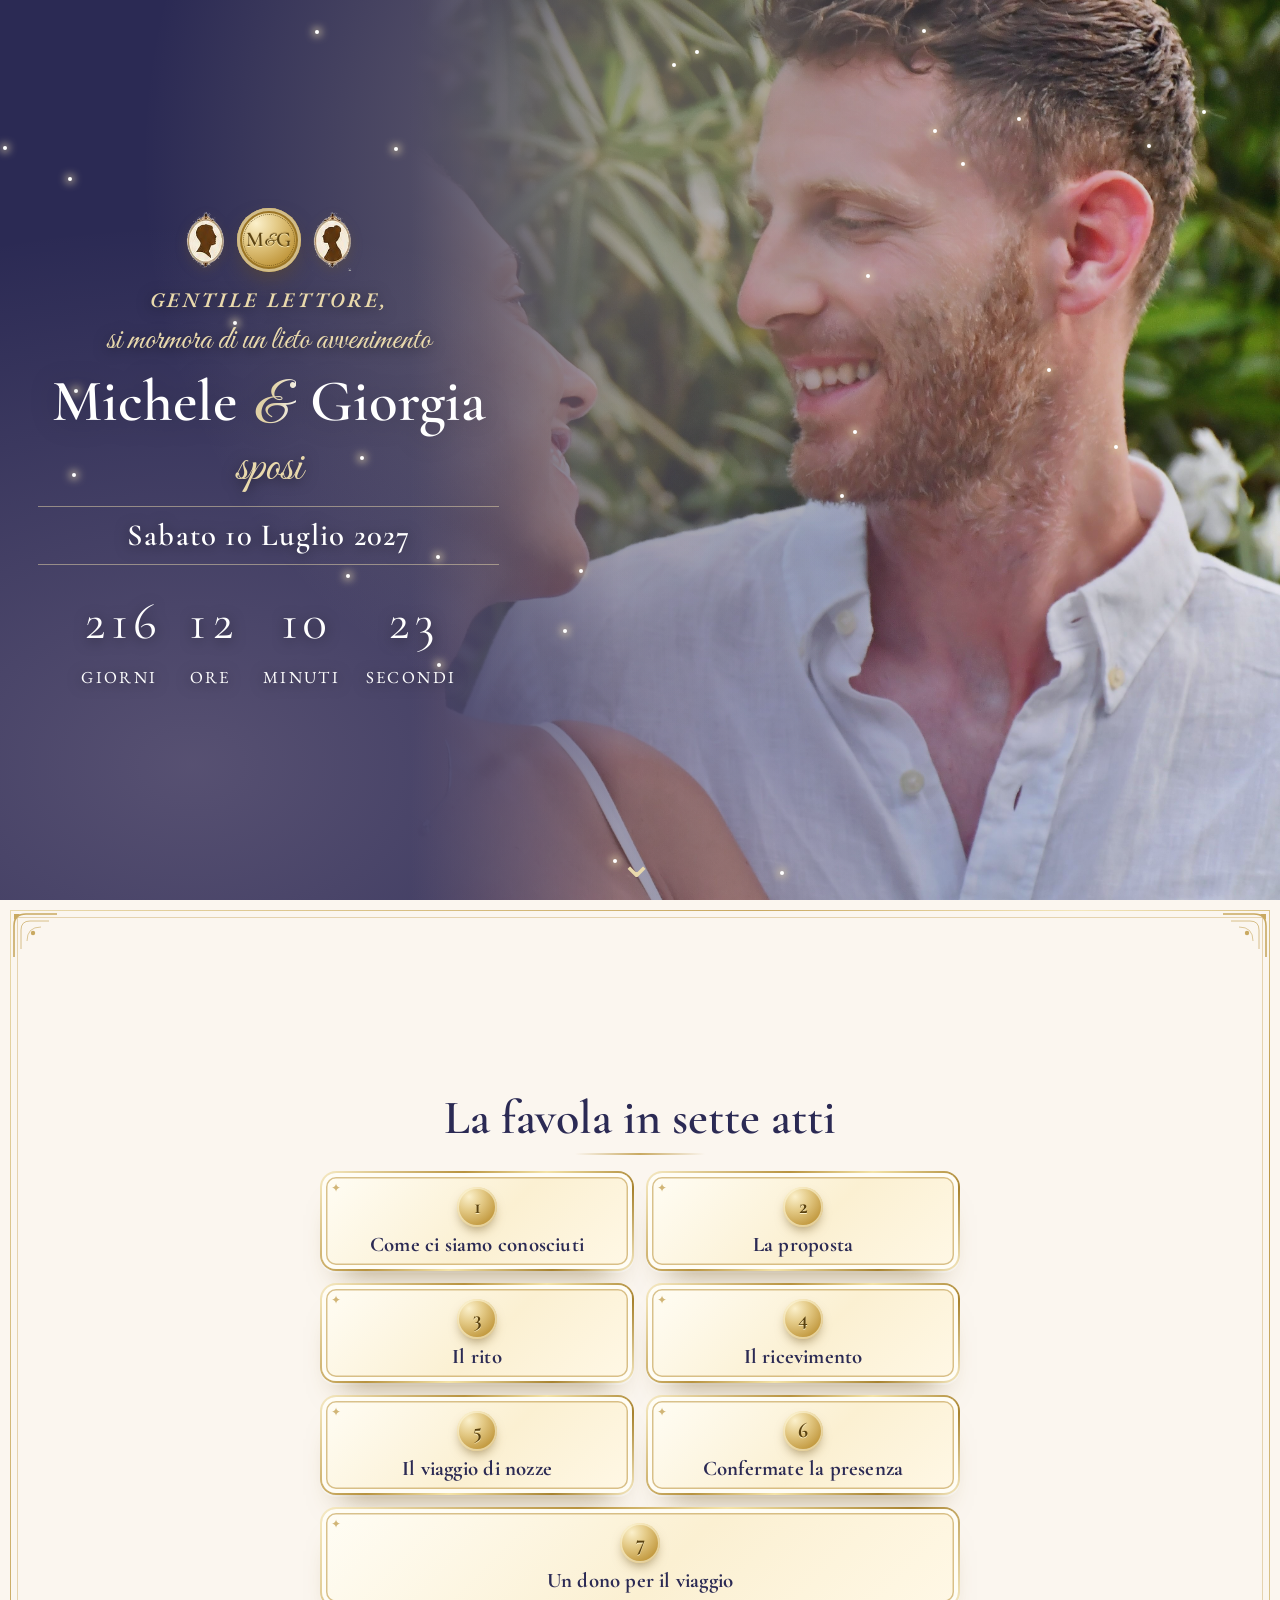
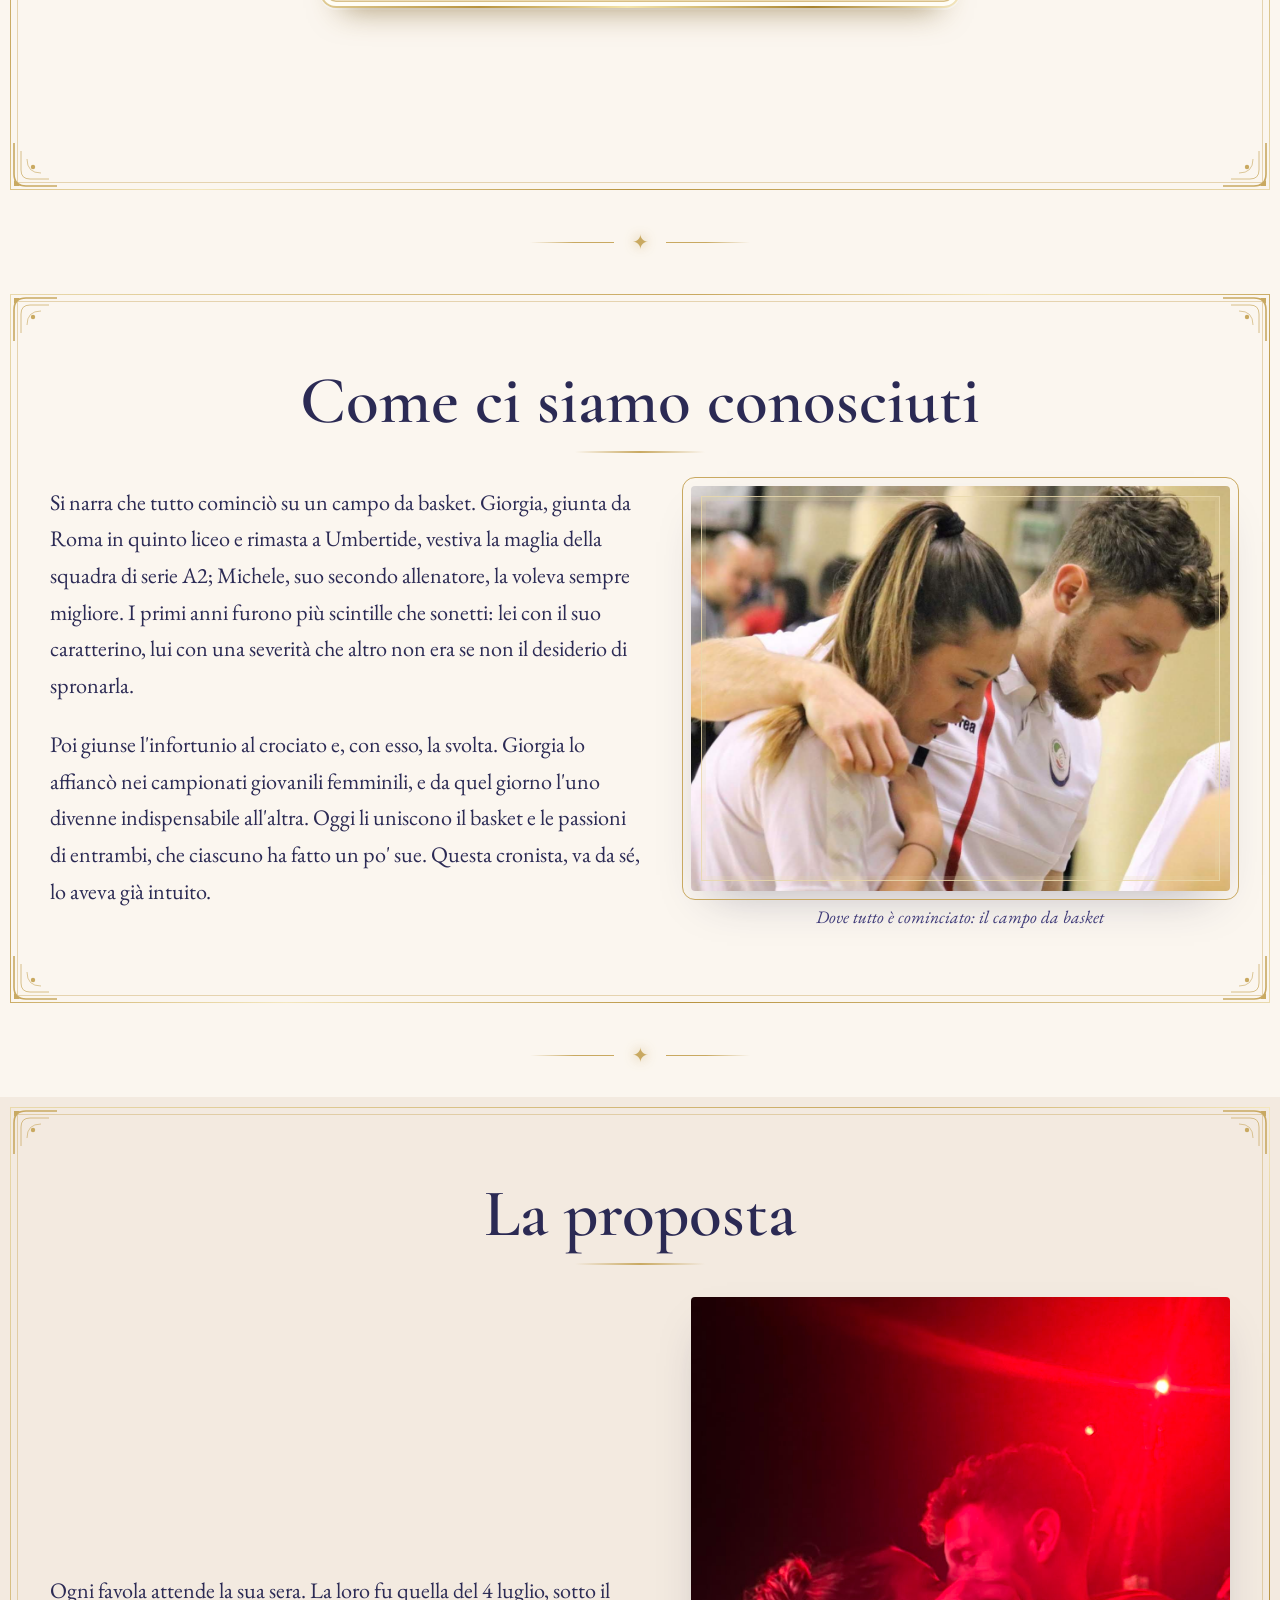
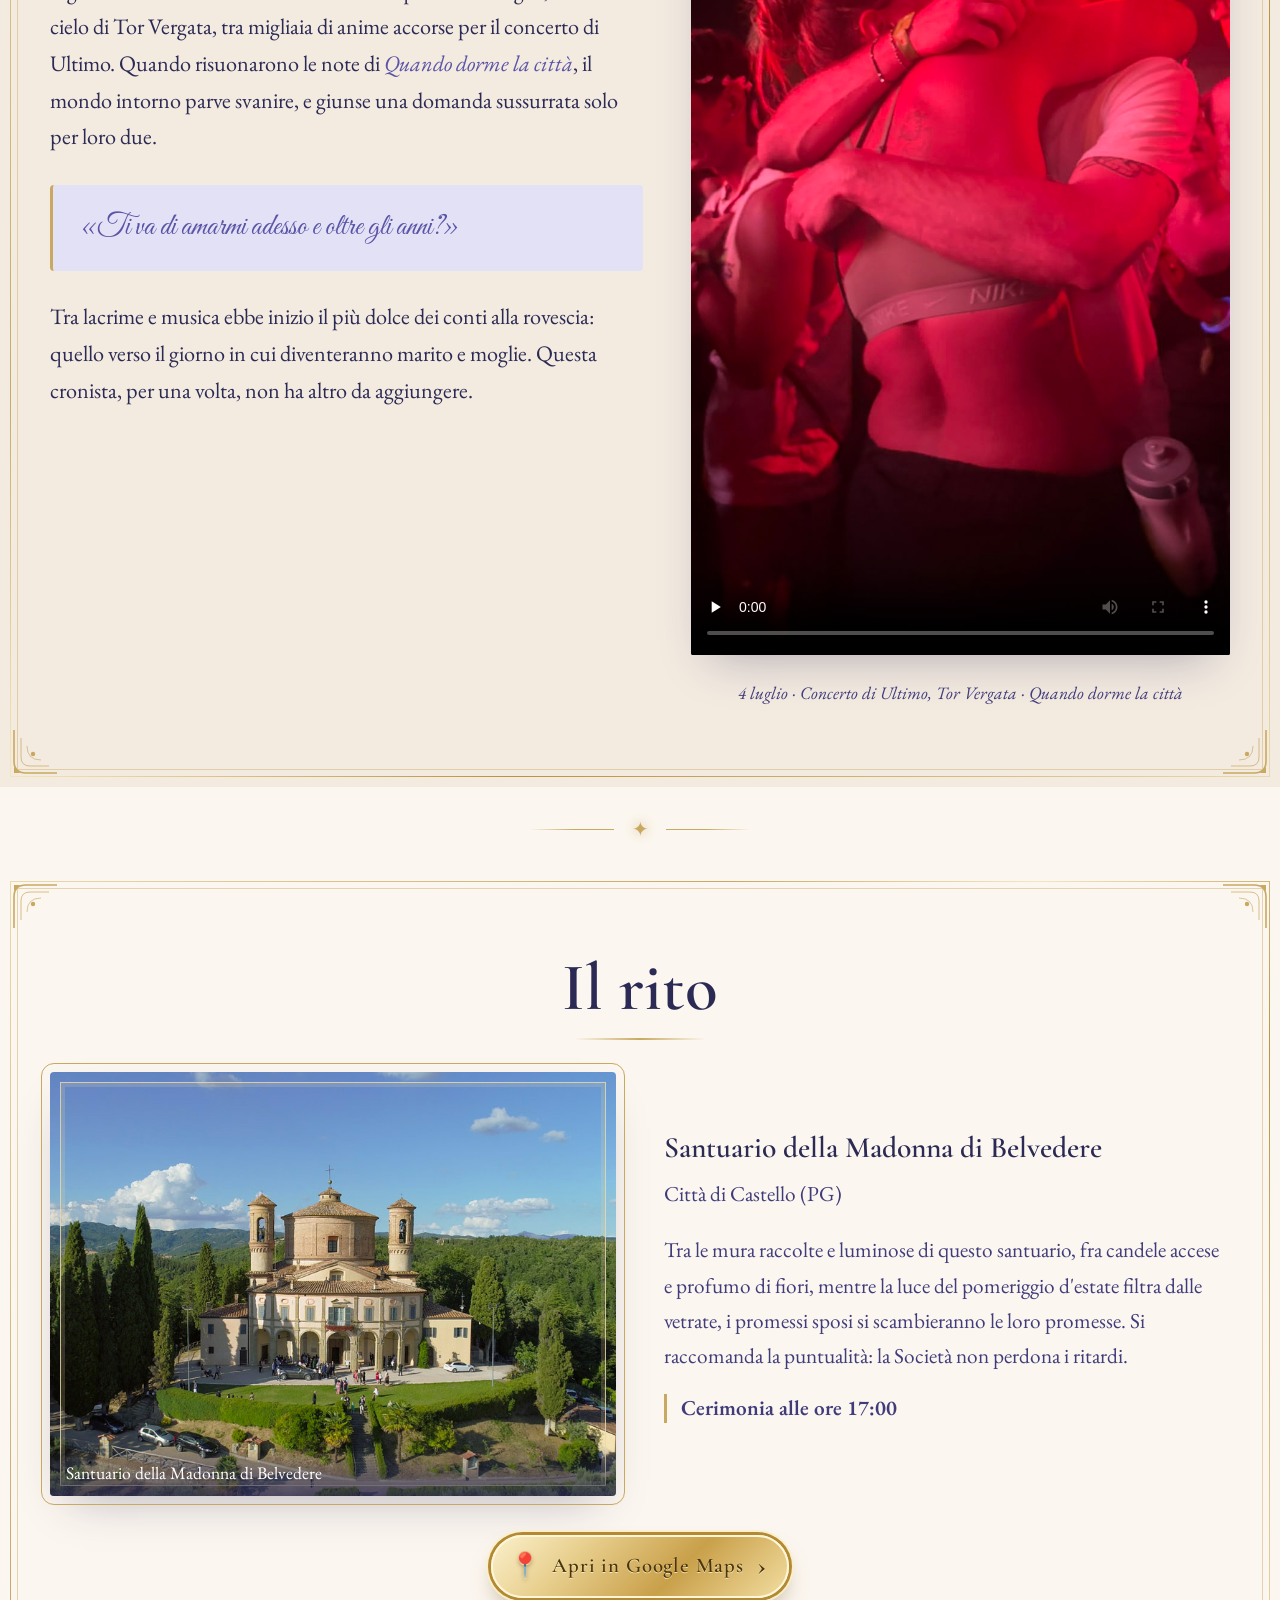
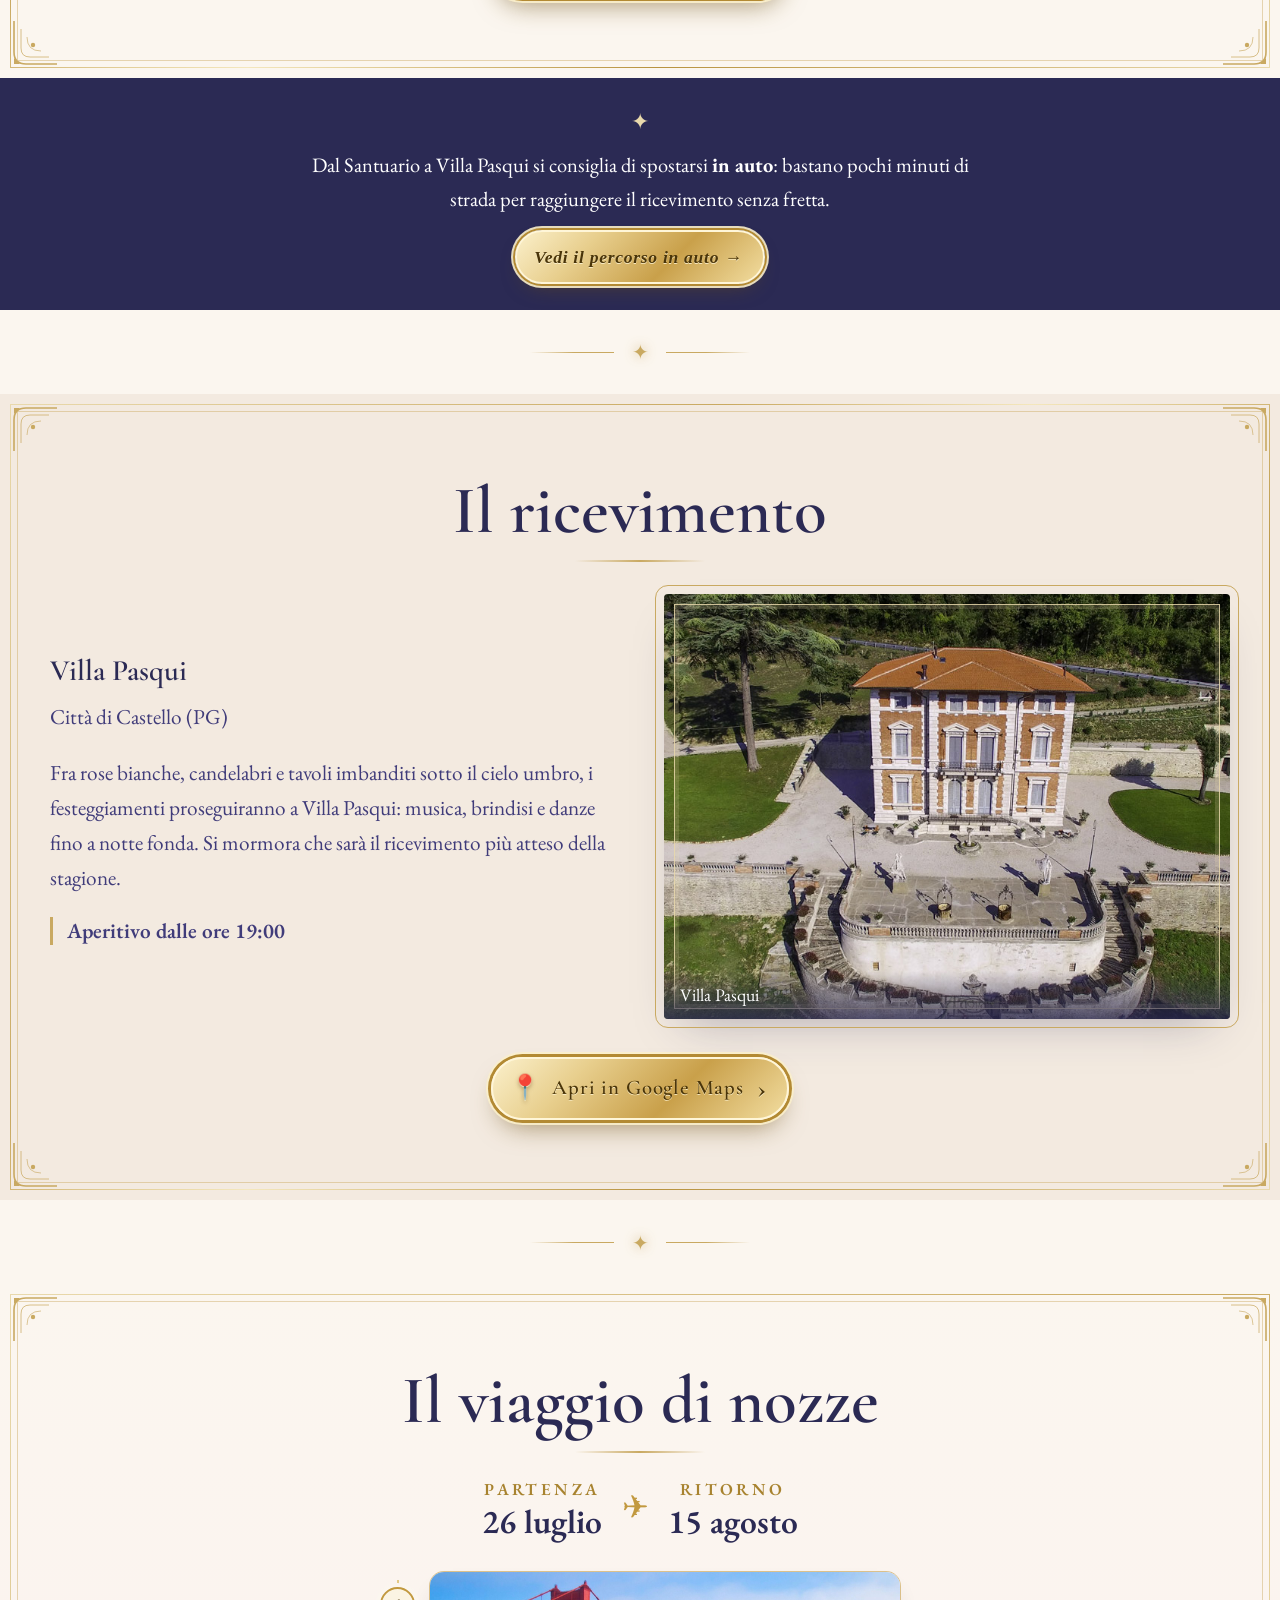
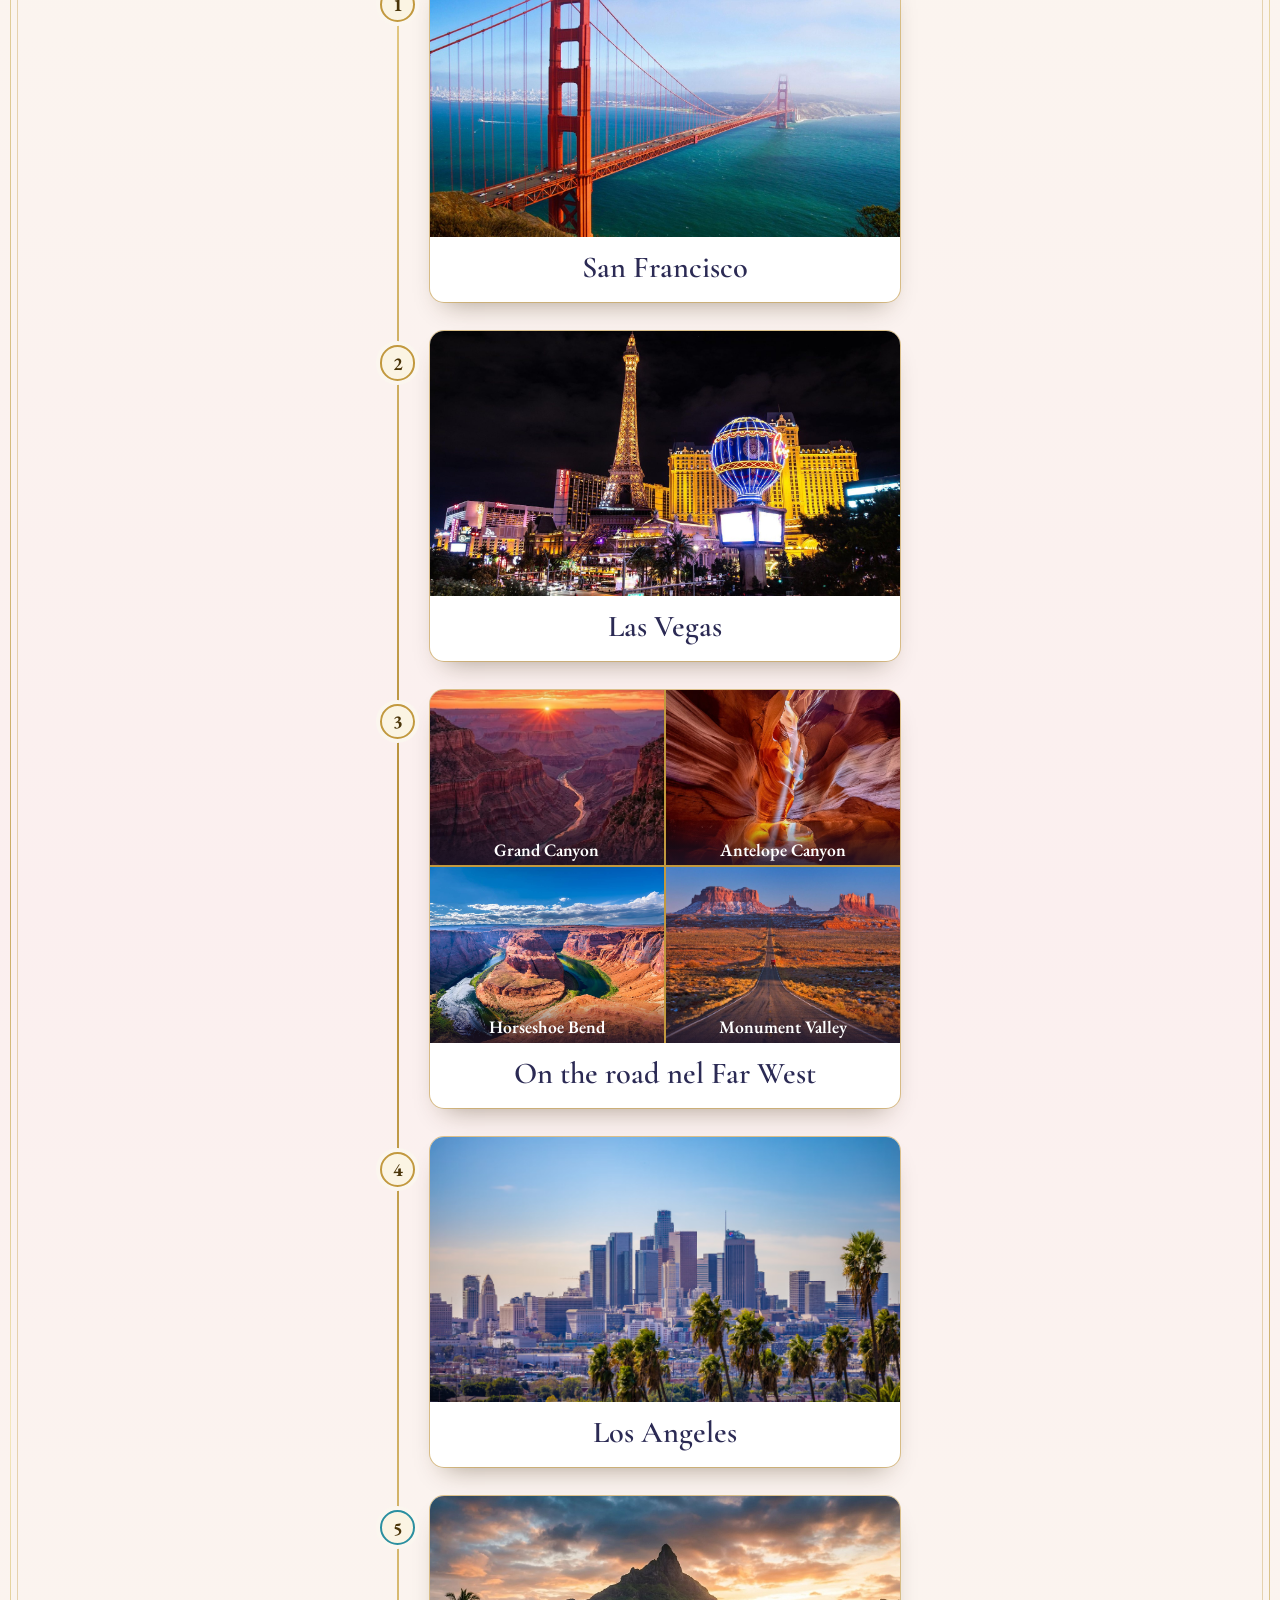
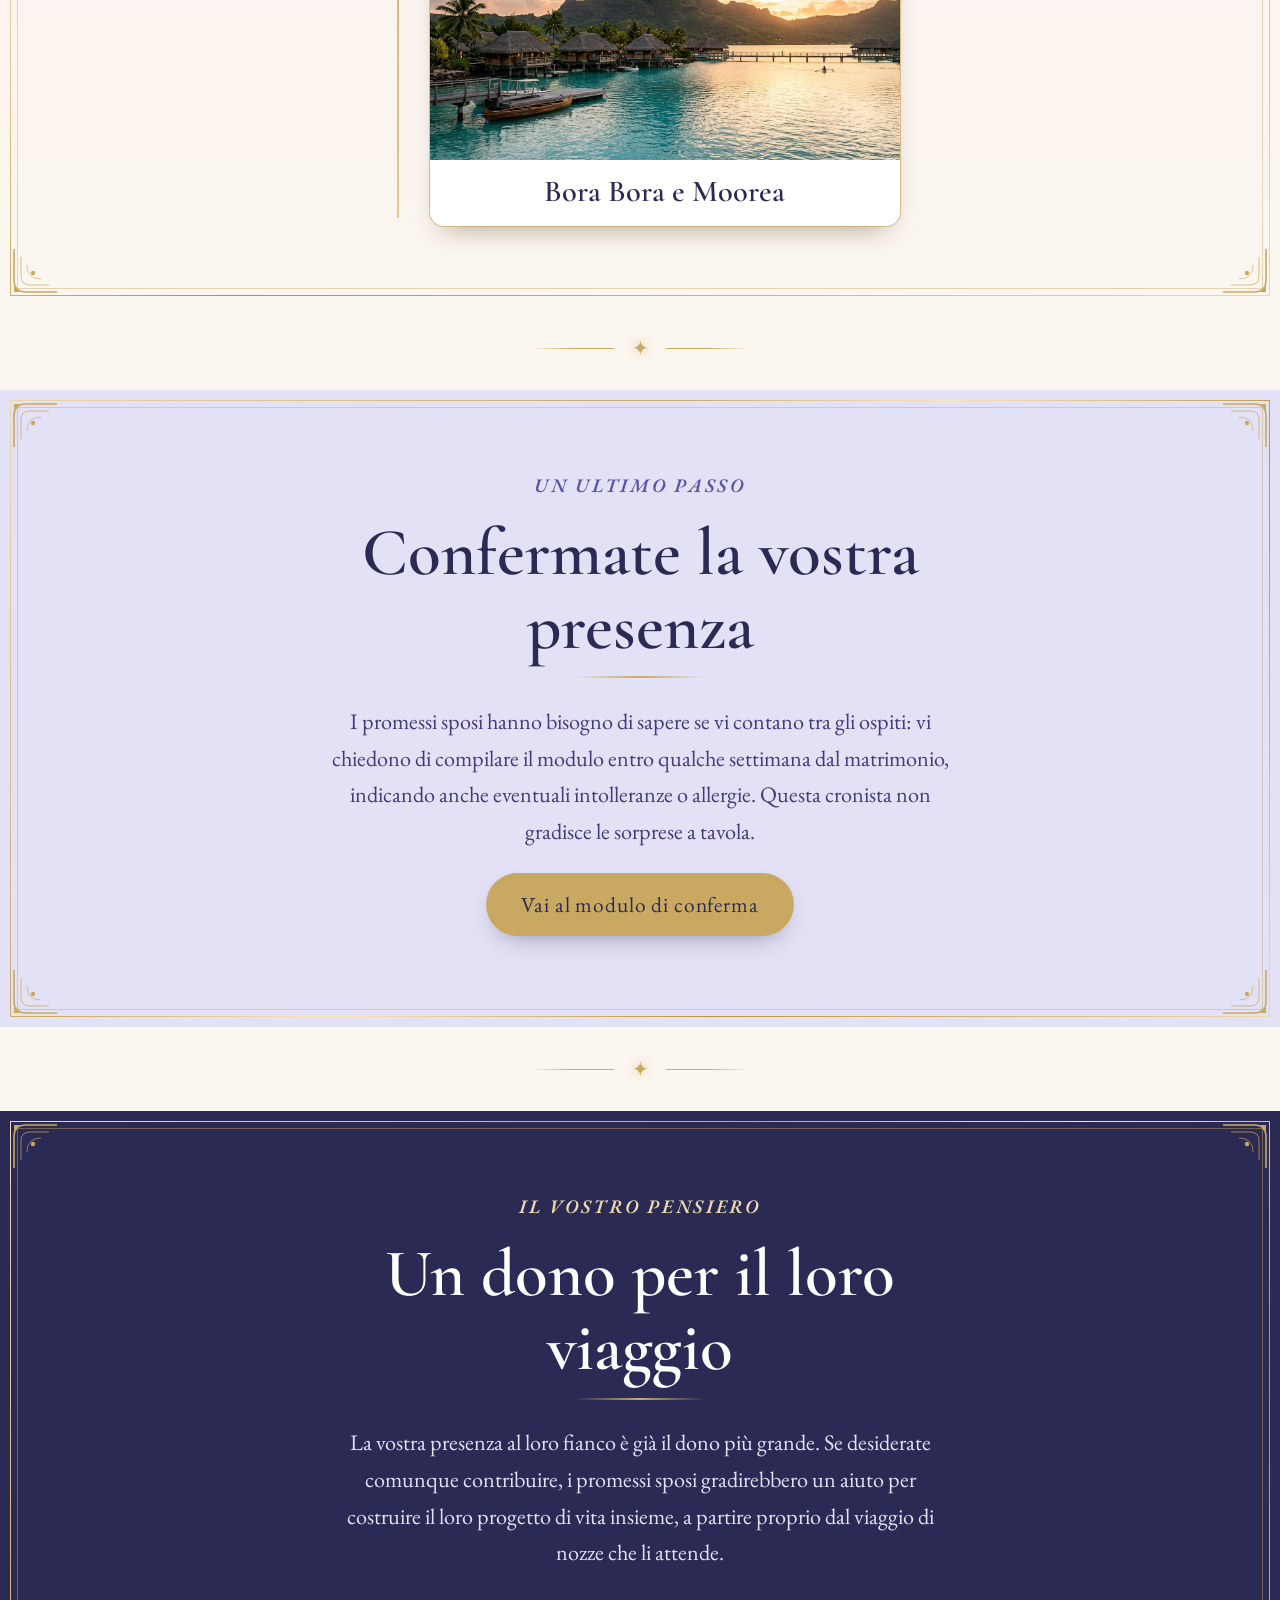
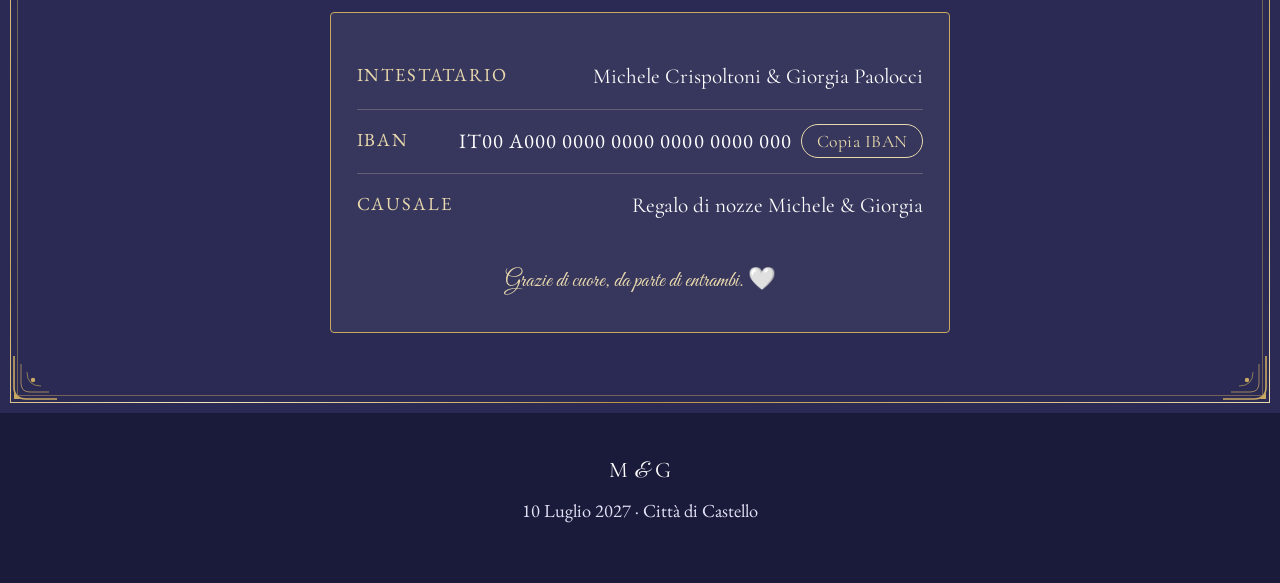
==== commit 61e0d4da: "cambiamento stile viaggio in verticale" ====
--- a/index.html
+++ b/index.html
@@ -27,7 +27,7 @@
 <link rel="preconnect" href="https://fonts.googleapis.com">
 <link rel="preconnect" href="https://fonts.gstatic.com" crossorigin>
 <link href="https://fonts.googleapis.com/css2?family=Cormorant+Garamond:ital,wght@0,400;0,500;0,600;1,500&family=EB+Garamond:ital,wght@0,400;0,500;1,400&family=Great+Vibes&display=swap" rel="stylesheet">
-<link rel="stylesheet" href="style.css?v=20261102d">
+<link rel="stylesheet" href="style.css?v=20261102h">
 </head>
 <body>
 
@@ -285,99 +285,49 @@
   <!-- ============ 6. VIAGGIO DI NOZZE ============ -->
   <section class="section section--trip" id="viaggio">
     <div class="section__inner">
-      <p class="eyebrow">Dopo il fatidico sì</p>
-      <h2 class="section__title">Il nostro viaggio di nozze</h2>
-      <p class="section__intro">
-        Dopo il fatidico sì, i novelli sposi lasceranno la Società per un viaggio degno di una
-        stagione memorabile: dalla baia di San Francisco ai canyon del Far West, fino alle lagune
-        turchesi di Bora Bora e Moorea. Tre settimane lontano da occhi indiscreti.
-      </p>
-
-      <div class="trip-stats reveal">
-        <div class="trip-stats__item"><span class="trip-stats__num">21</span><span class="trip-stats__label">giorni</span></div>
-        <div class="trip-stats__item"><span class="trip-stats__num">5</span><span class="trip-stats__label">tappe</span></div>
-        <div class="trip-stats__item"><span class="trip-stats__num">2</span><span class="trip-stats__label">mondi</span></div>
-      </div>
-
-      <div class="journey" id="journey" tabindex="0" aria-label="Le tappe del viaggio, scorri di lato">
-      <article class="stop" data-stop="1">
-        <span class="stop__node" aria-hidden="true">1</span>
-        <div class="stop__card">
-          <figure class="stop__media scene scene--sf">
-            <img src="images/trip-sf.jpg" alt="San Francisco" loading="lazy" onerror="this.remove()">
-            <span class="stop__nights">2 notti</span>
-          </figure>
-          <div class="stop__body">
-            <p class="stop__date">26 – 28 luglio</p>
-            <h3>San Francisco</h3>
-            <p>Il Golden Gate tra la nebbia, i tram che si arrampicano sulle colline, le dame colorate delle case vittoriane: il primo respiro d'America da marito e moglie.</p>
-          </div>
-        </div>
-      </article>
-      <article class="stop" data-stop="2">
-        <span class="stop__node" aria-hidden="true">2</span>
-        <div class="stop__card">
-          <figure class="stop__media scene scene--vegas">
-            <img src="images/trip-vegas.jpg" alt="Las Vegas" loading="lazy" onerror="this.remove()">
-            <span class="stop__nights">1 notte</span>
-          </figure>
-          <div class="stop__body">
-            <p class="stop__date">28 – 29 luglio</p>
-            <h3>Las Vegas</h3>
-            <p>Una notte di luci sulla Strip e di fontane danzanti. Nessuna cappella nuziale, però: le promesse, si sa, sono già state pronunciate.</p>
-          </div>
-        </div>
-      </article>
-      <article class="stop" data-stop="3">
-        <span class="stop__node" aria-hidden="true">3</span>
-        <div class="stop__card">
-          <ul class="thumbs" aria-label="Le tappe on the road">
-            <li><img src="images/trip-gc-tramonto.jpg" alt="Grand Canyon al tramonto" loading="lazy"><span>Grand Canyon</span></li>
-            <li><img src="images/trip-antelope.jpg" alt="Antelope Canyon" loading="lazy"><span>Antelope Canyon</span></li>
-            <li><img src="images/trip-grand-canyon.jpg" alt="Horseshoe Bend" loading="lazy"><span>Horseshoe Bend</span></li>
-            <li><img src="images/trip-monument.jpg" alt="Monument Valley" loading="lazy"><span>Monument Valley</span></li>
-          </ul>
-          <div class="stop__body">
-            <p class="stop__date">29 luglio – 3 agosto · 5 notti</p>
-            <h3>On the road nel Far West</h3>
-            <p>Giorni di strada tra canyon, deserti e luce rossa: l'alba sul Grand Canyon, le pareti d'arancio dell'Antelope Canyon, la curva di Horseshoe Bend e il West dei film a Monument Valley. La cronista, per quanto curiosa, rinuncia a seguirli.</p>
-          </div>
-        </div>
-      </article>
-      <article class="stop" data-stop="4">
-        <span class="stop__node" aria-hidden="true">4</span>
-        <div class="stop__card">
-          <figure class="stop__media scene scene--la">
-            <img src="images/trip-la.jpg" alt="Los Angeles" loading="lazy" onerror="this.remove()">
-          <img class="stop__polaroid" src="images/trip-universal.jpg" alt="Universal Studios Hollywood" loading="lazy" onerror="this.remove()">
-            <span class="stop__nights">3 notti</span>
-          </figure>
-          <div class="stop__body">
-            <p class="stop__date">3 – 6 agosto</p>
-            <h3>Los Angeles</h3>
-            <p>Il tramonto dal molo di Santa Monica, la città degli angeli e un giorno da bambini a Universal Studios: anche gli sposi più compìti hanno diritto a un po' di svago.</p>
-          </div>
-        </div>
-      </article>
-      <article class="stop stop--lagoon" data-stop="5">
-        <span class="stop__node" aria-hidden="true">5</span>
-        <div class="stop__card">
-          <figure class="stop__media scene scene--bora">
-            <img src="images/trip-borabora.jpg" alt="Bora Bora e Moorea" loading="lazy" onerror="this.remove()">
-            <span class="stop__nights">6 notti</span>
-          </figure>
-          <div class="stop__body">
-            <p class="stop__date">7 – 13 agosto</p>
-            <h3>Bora Bora e Moorea</h3>
-            <p>Tre notti a Bora Bora, la perla del Pacifico, tra laguna turchese e mante giganti; poi altre tre a Moorea, l'isola a forma di cuore. Un epilogo degno di una grande stagione.</p>
-          </div>
-        </div>
-      </article>
-      </div>
-      <div class="journey-nav">
-        <button type="button" class="journey-btn" id="jPrev" aria-label="Tappa precedente">‹</button>
-        <div class="journey-dots" id="journeyDots" aria-hidden="true"><i></i><i></i><i></i><i></i><i></i></div>
-        <button type="button" class="journey-btn" id="jNext" aria-label="Tappa successiva">›</button>
+      <h2 class="section__title">Il viaggio di nozze</h2>
+      <div class="route-dates">
+        <div><span>Partenza</span><b>26 luglio</b></div>
+        <div class="route-dates__plane" aria-hidden="true">✈</div>
+        <div><span>Ritorno</span><b>15 agosto</b></div>
+      </div>
+
+      <div class="route">
+        <article class="leg">
+          <span class="leg__node" aria-hidden="true">1</span>
+          <div class="leg__card">
+            <figure class="leg__media"><img src="images/trip-sf.jpg" alt="San Francisco" loading="lazy"></figure>
+            <h3 class="leg__name">San Francisco</h3>
+          </div>
+        </article>
+        <article class="leg">
+          <span class="leg__node" aria-hidden="true">2</span>
+          <div class="leg__card">
+            <figure class="leg__media"><img src="images/trip-vegas.jpg" alt="Las Vegas" loading="lazy"></figure>
+            <h3 class="leg__name">Las Vegas</h3>
+          </div>
+        </article>
+        <article class="leg">
+          <span class="leg__node" aria-hidden="true">3</span>
+          <div class="leg__card">
+            <ul class="leg__thumbs"><li><img src="images/trip-gc-tramonto.jpg" alt="Grand Canyon" loading="lazy"><span>Grand Canyon</span></li><li><img src="images/trip-antelope.jpg" alt="Antelope Canyon" loading="lazy"><span>Antelope Canyon</span></li><li><img src="images/trip-grand-canyon.jpg" alt="Horseshoe Bend" loading="lazy"><span>Horseshoe Bend</span></li><li><img src="images/trip-monument.jpg" alt="Monument Valley" loading="lazy"><span>Monument Valley</span></li></ul>
+            <h3 class="leg__name">On the road nel Far West</h3>
+          </div>
+        </article>
+        <article class="leg">
+          <span class="leg__node" aria-hidden="true">4</span>
+          <div class="leg__card">
+            <figure class="leg__media"><img src="images/trip-la.jpg" alt="Los Angeles" loading="lazy"></figure>
+            <h3 class="leg__name">Los Angeles</h3>
+          </div>
+        </article>
+        <article class="leg leg--lagoon">
+          <span class="leg__node" aria-hidden="true">5</span>
+          <div class="leg__card">
+            <figure class="leg__media"><img src="images/trip-borabora.jpg" alt="Bora Bora e Moorea" loading="lazy"></figure>
+            <h3 class="leg__name">Bora Bora e Moorea</h3>
+          </div>
+        </article>
       </div>
     </div>
   </section>
@@ -456,6 +406,6 @@
 
 <a class="to-top" id="toTop" href="#indice" aria-label="Torna all'indice">↑</a>
 
-<script src="script.js?v=20261102d"></script>
+<script src="script.js?v=20261102h"></script>
 </body>
 </html>
--- a/style.css
+++ b/style.css
@@ -1290,3 +1290,77 @@
   .countdown__label { font-size: 0.78rem; letter-spacing: 0.12em; }
   .countdown { gap: 0.9rem; }
 }
+
+
+/* ================= VIAGGIO: libro da sfogliare ================= */
+.section--trip .section__title { margin-bottom: 0.4rem; }
+.book-hint { text-align: center; font-style: italic; font-size: 1.45rem; color: #A8832F; margin: 0 0 1.4rem; font-weight: 600; }
+.book { position: relative; max-width: 560px; margin: 0 auto; aspect-ratio: 1.38 / 1; perspective: 1600px; }
+.book::before { content: ""; position: absolute; inset: -7px -9px -11px; border-radius: 10px; background: linear-gradient(135deg, #E9D08C, #B38A33 60%, #8F6C22); box-shadow: 0 18px 30px -12px rgba(60,40,10,0.6); }
+.spread { position: absolute; inset: 0; display: none; grid-template-columns: 1fr 1fr; background: #FBF4E3; border-radius: 4px; overflow: hidden; }
+.spread.is-on { display: grid; }
+.spread::after { content: ""; position: absolute; top: 0; bottom: 0; left: 50%; width: 26px; margin-left: -13px; background: linear-gradient(90deg, transparent, rgba(110,80,30,0.32) 46%, rgba(255,255,255,0.35) 50%, rgba(110,80,30,0.32) 54%, transparent); pointer-events: none; z-index: 3; }
+.page { position: relative; overflow: hidden; display: flex; flex-direction: column; justify-content: center; }
+.page--l { background: #2B2A54; }
+.page--l > img { width: 100%; height: 100%; object-fit: cover; animation: kenburns 14s ease-in-out infinite alternate; }
+.page--r { padding: 0.9rem 0.8rem 0.9rem 1.2rem; text-align: center; align-items: center; background: linear-gradient(90deg, #F3E6C6 0%, #FBF4E3 14%, #FBF4E3 100%); box-shadow: inset 0 0 0 1px rgba(201,160,74,0.5); }
+.page--r::before { content: "✦"; color: #C2993F; font-size: 1.1rem; margin-bottom: 0.3rem; }
+.page--r h3 { font-size: 1.7rem; line-height: 1.1; color: var(--c-plum); margin: 0 0 0.5rem; }
+.page--r p { margin: 0; font-size: 1.15rem; line-height: 1.38; color: var(--c-plum-soft); }
+.page-thumbs { list-style: none; margin: 0; padding: 0; display: grid; grid-template-columns: 1fr 1fr; grid-template-rows: 1fr 1fr; gap: 2px; width: 100%; height: 100%; background: #C2993F; }
+.page-thumbs li { overflow: hidden; } .page-thumbs img { width: 100%; height: 100%; object-fit: cover; }
+.page--l:has(.page-date) { background: linear-gradient(160deg, #3A3870, #2B2A54); color: #F6E7B0; align-items: center; text-align: center; }
+.page-date { display: flex; flex-direction: column; align-items: center; gap: 0.15rem; padding: 0.5rem; }
+.page-date span, .page-date-inline { font-size: 1.05rem; letter-spacing: 0.2em; text-transform: uppercase; color: #E3C985; font-style: normal; }
+.page-date b { font-size: 2.1rem; line-height: 1.05; color: #fff; font-weight: 600; }
+.page-date i { font-size: 1.3rem; color: #E3C985; }
+.page--r .ret { display: block; font-size: 1.9rem; line-height: 1.1; color: var(--c-plum); font-weight: 600; margin-top: 0.15rem; }
+.page-date-inline { color: #A8832F; display: block; }
+
+.spread.flip-next .page--r { transform-origin: left center; animation: flipR .75s cubic-bezier(.3,.7,.2,1) both; }
+.spread.flip-next .page--l { animation: fadeP .75s ease both; }
+.spread.flip-prev .page--l { transform-origin: right center; animation: flipL .75s cubic-bezier(.3,.7,.2,1) both; }
+.spread.flip-prev .page--r { animation: fadeP .75s ease both; }
+@keyframes flipR { from { transform: rotateY(88deg); filter: brightness(.7); } to { transform: none; filter: none; } }
+@keyframes flipL { from { transform: rotateY(-88deg); filter: brightness(.7); } to { transform: none; filter: none; } }
+@keyframes fadeP { from { opacity: .35; } to { opacity: 1; } }
+@media (prefers-reduced-motion: reduce) { .spread[class*="flip"] .page { animation: none !important; } }
+
+.book-nav { display: flex; align-items: center; justify-content: center; gap: 1.4rem; margin-top: 1.6rem; }
+.book-count { font-size: 1.3rem; letter-spacing: 0.14em; color: #A8832F; font-weight: 600; min-width: 4.5rem; text-align: center; }
+@media (min-width: 560px) { .page--r h3 { font-size: 2.2rem; } .page--r p { font-size: 1.4rem; } .page-date b { font-size: 2.8rem; } .page--r .ret { font-size: 2.5rem; } }
+
+/* mobile: tutti i testi centrati */
+@media (max-width: 759px) {
+  .section, .section__inner, .section p, .section li, .section dd, .section dt, .section h2, .section h3, .section figcaption,
+  .story-text, .story-text p, .venue-text, .venue-text p, .venue-time, .section__intro, .proximity-note, .proximity-note p,
+  .gift-card, .gift-card__row, .site-footer { text-align: center; }
+  .story-quote { text-align: center; border-left: 0; border-top: 2px solid #C9A04A; border-bottom: 2px solid #C9A04A; }
+  .gift-card__row { align-items: center; justify-content: center; }
+  .venue-time { border-left: 0; padding-left: 0; }
+  .venue-time, .venue-time time { display: block; text-align: center; }
+}
+
+@media (max-width: 559px) { .book { aspect-ratio: 1 / 1.02; } .page--r { padding: 0.7rem 0.6rem 0.7rem 1rem; } .page--r h3 { font-size: 1.6rem; } .page--r p { font-size: 1.12rem; line-height: 1.32; } .page-date b, .page--r .ret { font-size: 1.8rem; } }
+
+/* ================= VIAGGIO: percorso verticale minimal ================= */
+.route-dates { display: flex; align-items: center; justify-content: center; gap: 1.2rem; margin: 0.4rem 0 2rem; text-align: center; }
+.route-dates span { display: block; font-size: 1.05rem; letter-spacing: 0.2em; text-transform: uppercase; color: #A8832F; font-weight: 600; }
+.route-dates b { display: block; font-size: 2.1rem; line-height: 1.1; color: var(--c-plum); font-weight: 600; }
+.route-dates__plane { font-size: 2rem; color: #C2993F; transform: rotate(0deg); }
+.route { position: relative; max-width: 520px; margin: 0 auto; padding-left: 3.1rem; }
+.route::before { content: ""; position: absolute; left: 1.05rem; top: 0.5rem; bottom: 0.5rem; width: 2px; background: linear-gradient(180deg, #E3C985, #B38A33 50%, #E3C985); }
+.leg { position: relative; margin-bottom: 1.8rem; }
+.leg:last-child { margin-bottom: 0; }
+.leg__node { position: absolute; left: -3.1rem; top: 0.9rem; width: 2.2rem; height: 2.2rem; display: grid; place-items: center; border-radius: 50%; background: #FBF4E3; border: 2px solid #C2993F; color: #4A3509; font-weight: 700; font-size: 1.15rem; box-shadow: 0 0 0 4px var(--c-ivory, #FBF4E3); z-index: 2; }
+.leg--lagoon .leg__node { border-color: #2A8FA0; }
+.leg__card { background: #fff; border-radius: 14px; overflow: hidden; box-shadow: 0 0 0 1px rgba(201,160,74,0.6), 0 14px 26px -14px rgba(60,40,10,0.45); }
+.leg__media { margin: 0; aspect-ratio: 16 / 9; overflow: hidden; background: var(--c-plum); }
+.leg__media img { width: 100%; height: 100%; object-fit: cover; animation: kenburns 16s ease-in-out infinite alternate; }
+.leg__name { margin: 0; padding: 0.9rem 0.8rem 1rem; text-align: center; font-size: 1.9rem; line-height: 1.15; color: var(--c-plum); }
+.leg__thumbs { list-style: none; margin: 0; padding: 0; display: grid; grid-template-columns: 1fr 1fr; gap: 2px; background: #C2993F; }
+.leg__thumbs li { position: relative; aspect-ratio: 4 / 3; overflow: hidden; }
+.leg__thumbs img { width: 100%; height: 100%; object-fit: cover; }
+.leg__thumbs span { position: absolute; inset: auto 0 0 0; padding: 1.2rem 0.3rem 0.4rem; text-align: center; color: #fff; font-size: 1.1rem; font-weight: 600; line-height: 1.1; background: linear-gradient(180deg, transparent, rgba(30,20,40,0.8)); }
+
+.route-dates { margin-top: 1.4rem; }
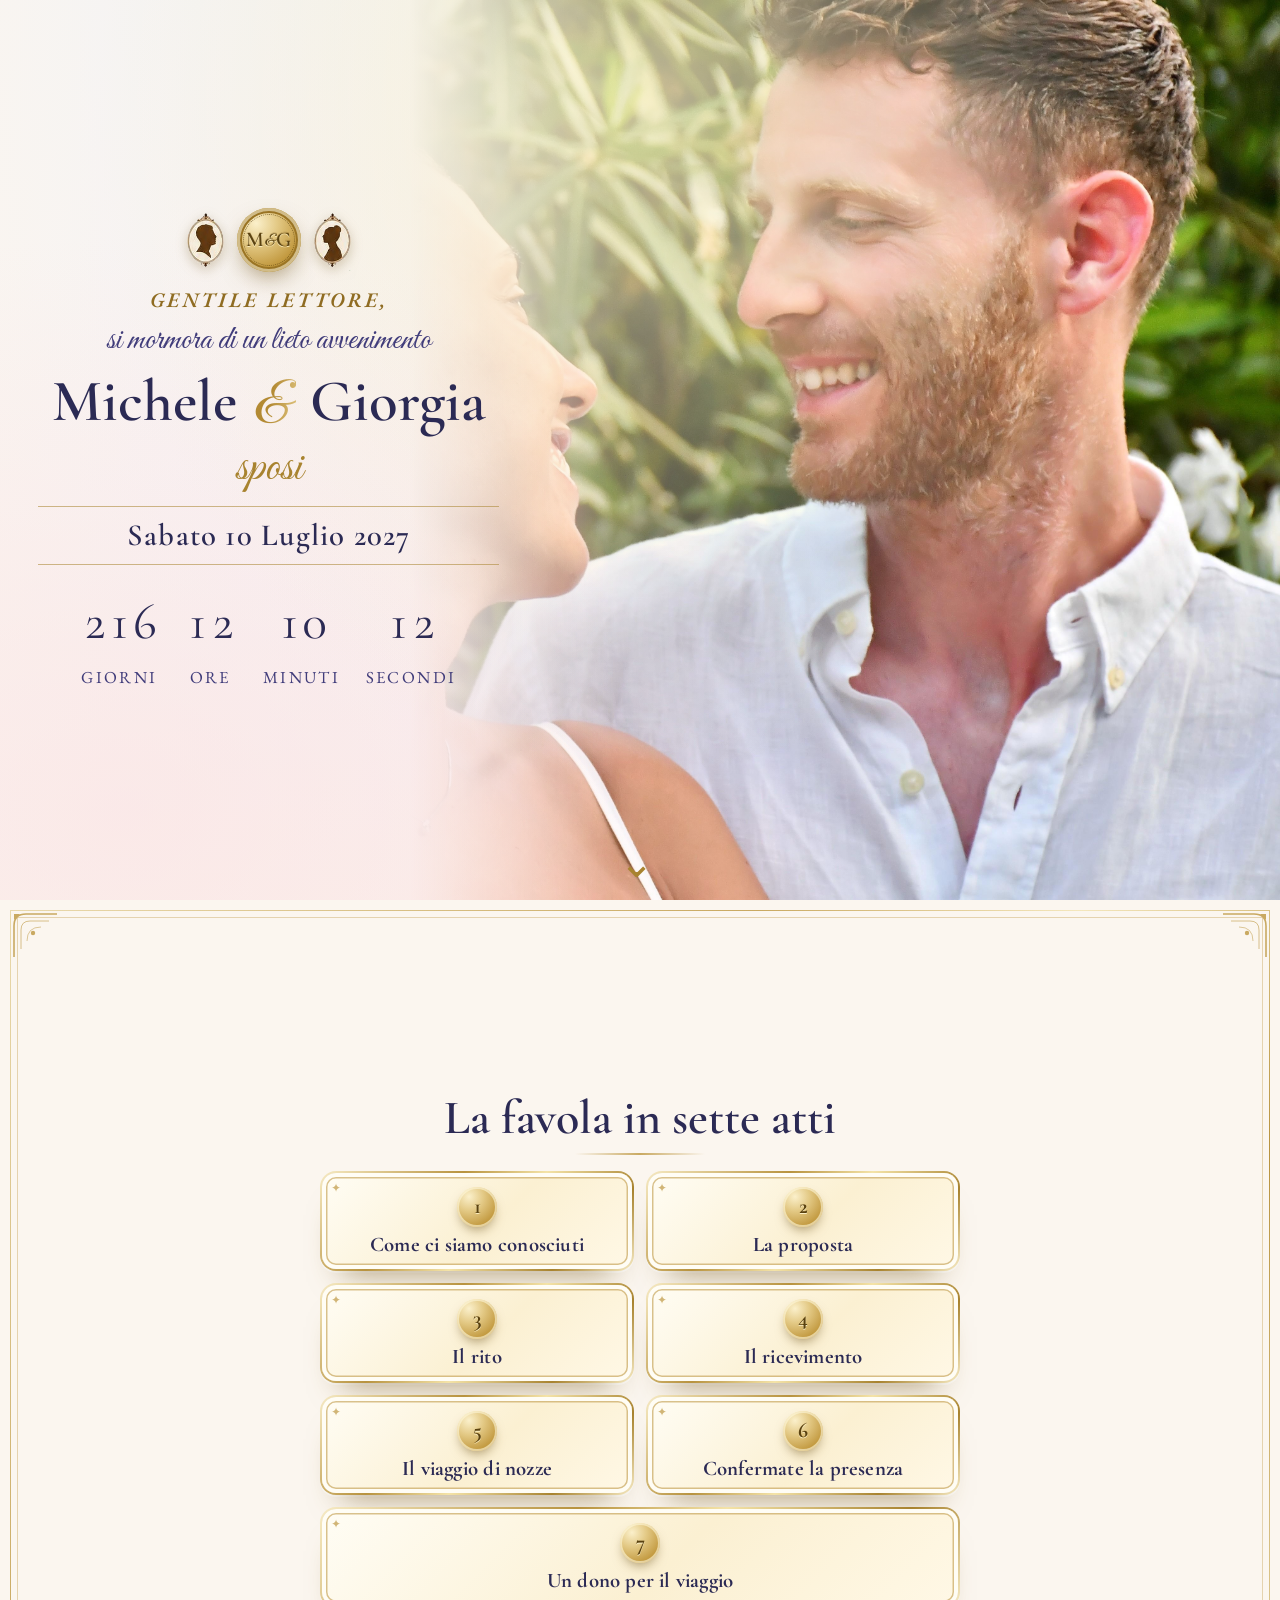
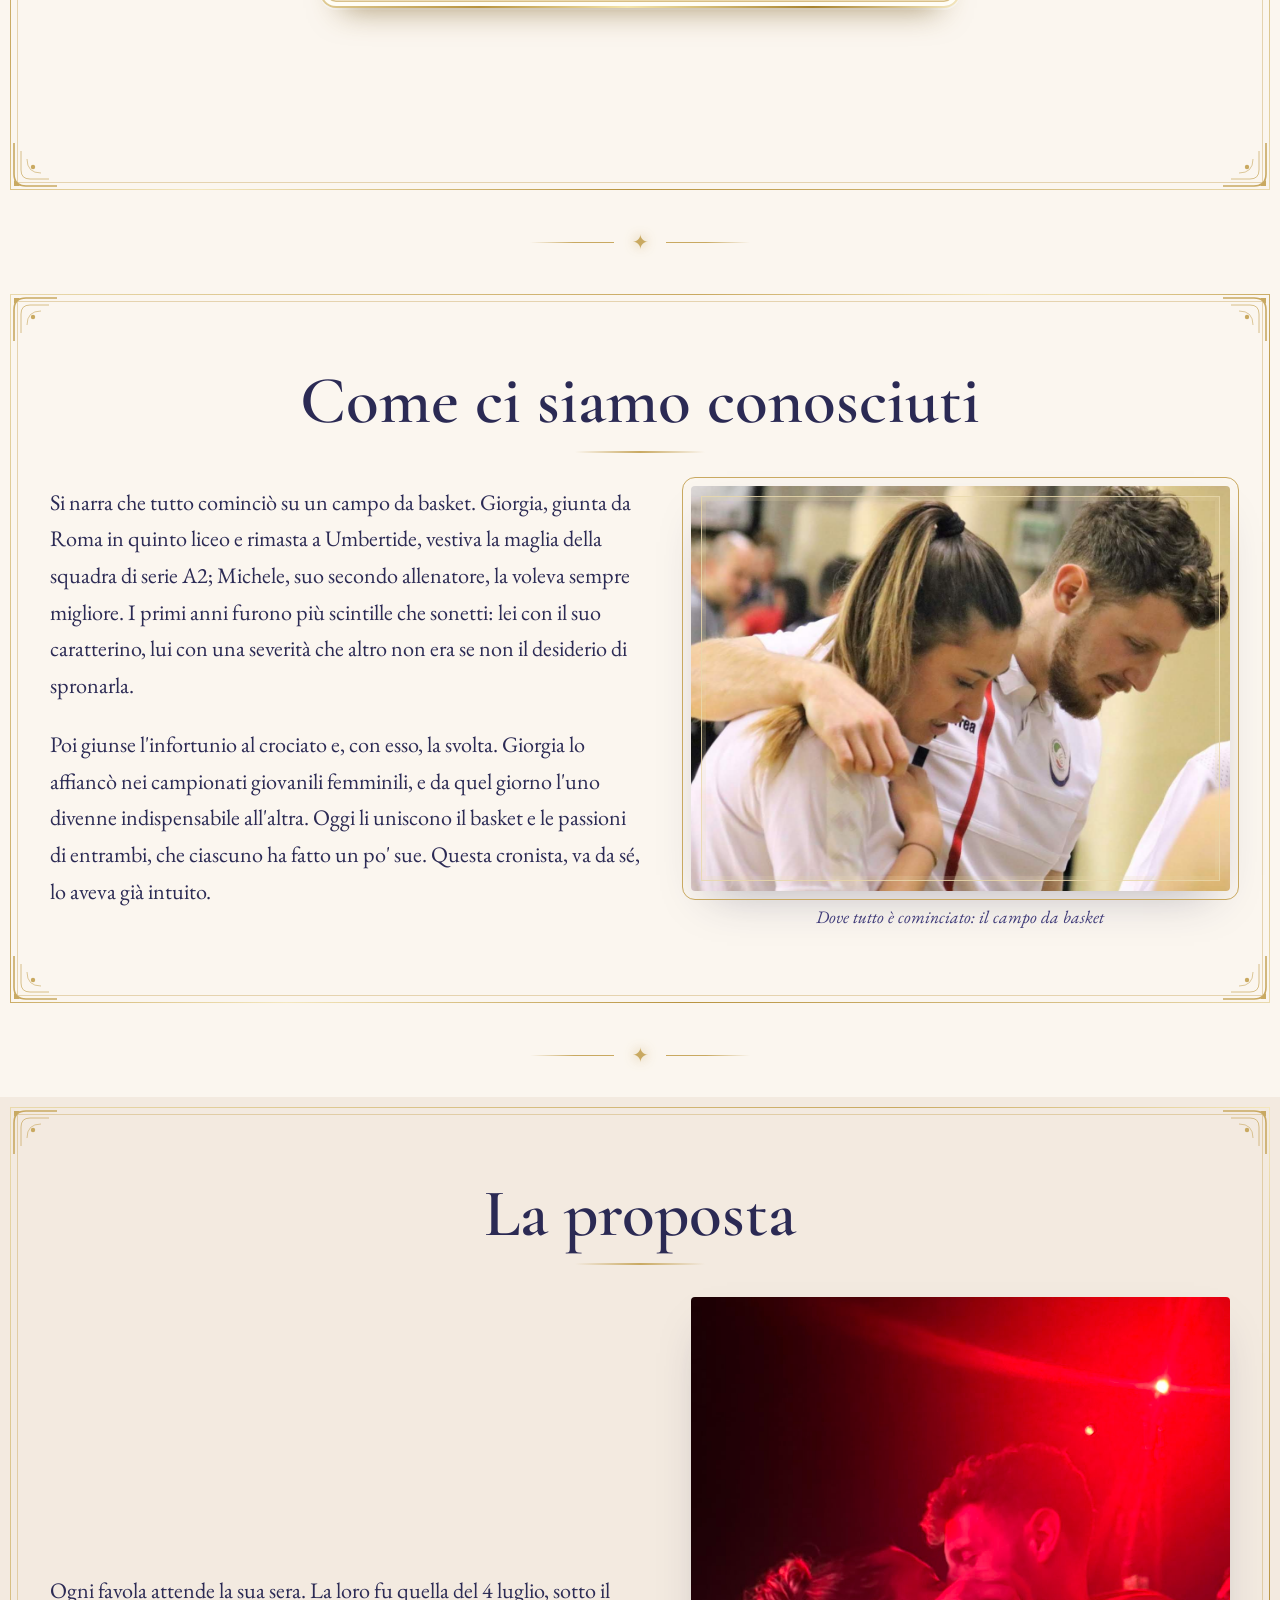
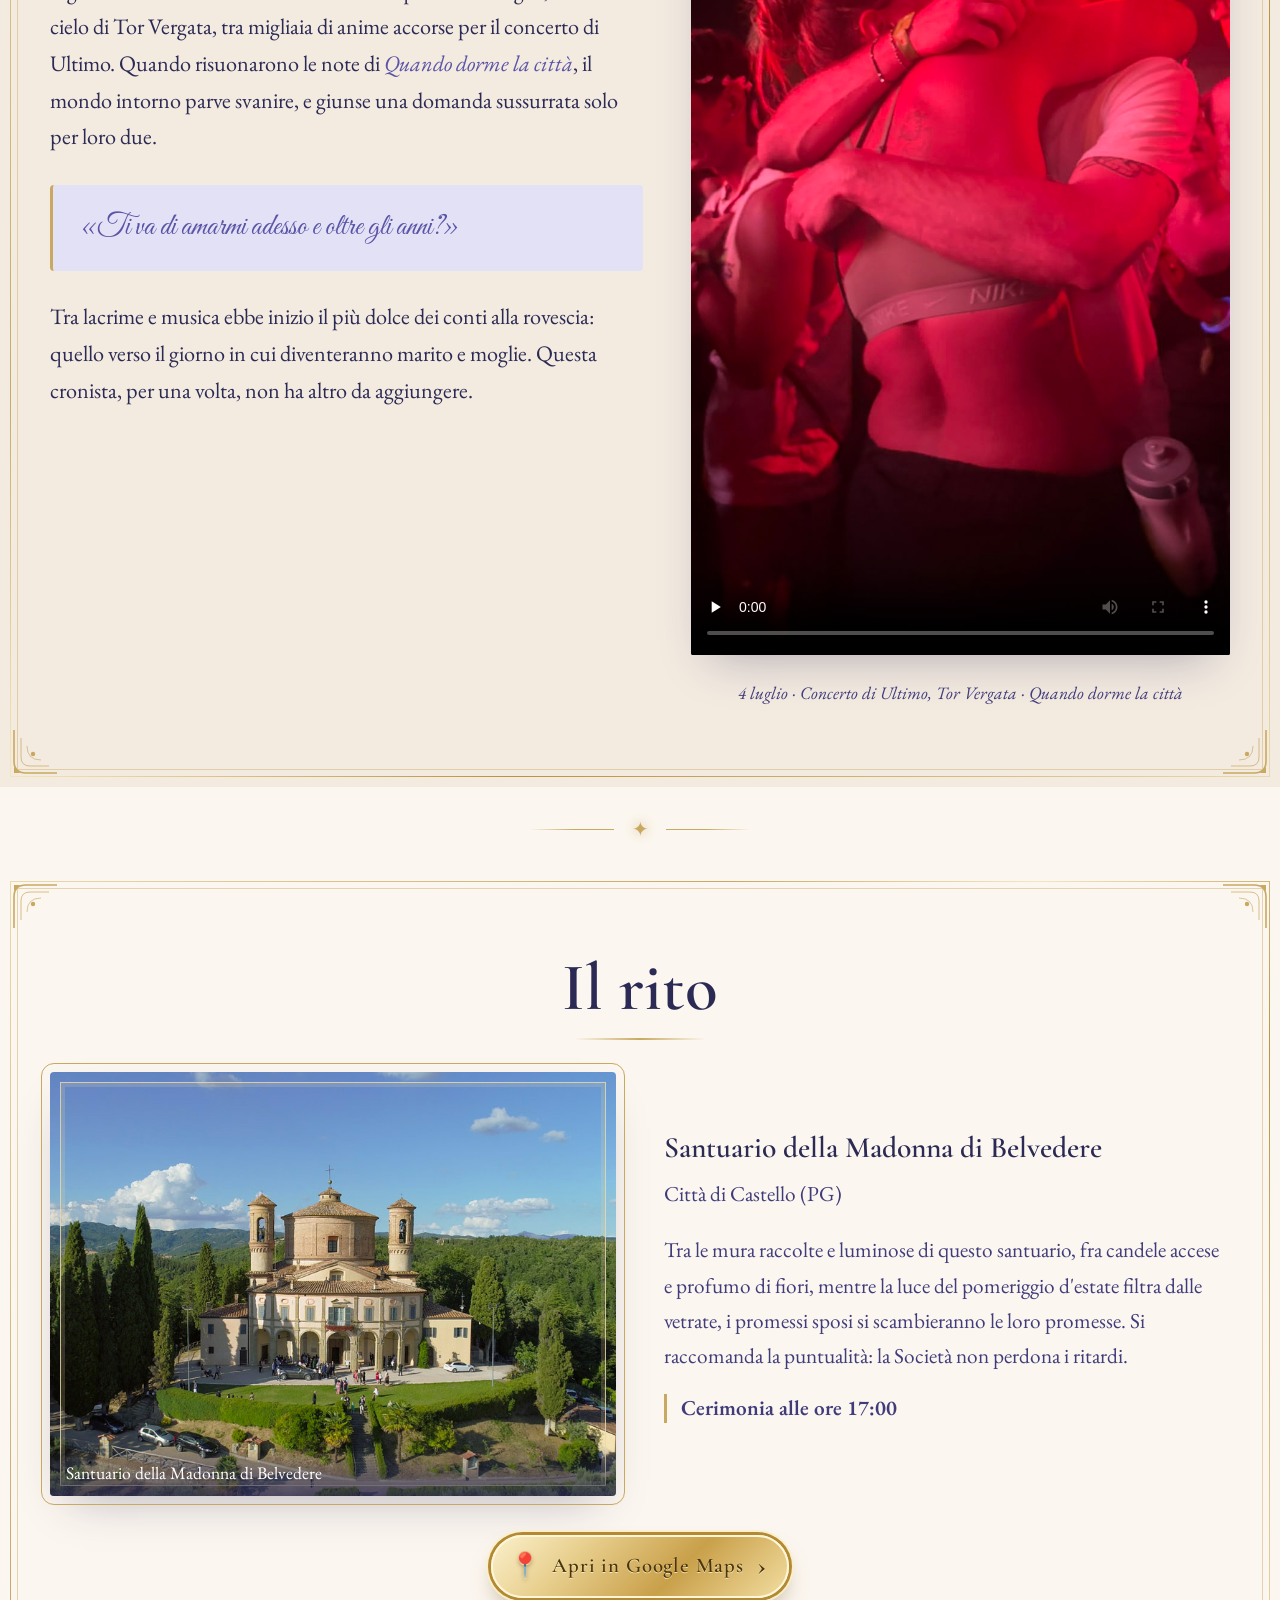
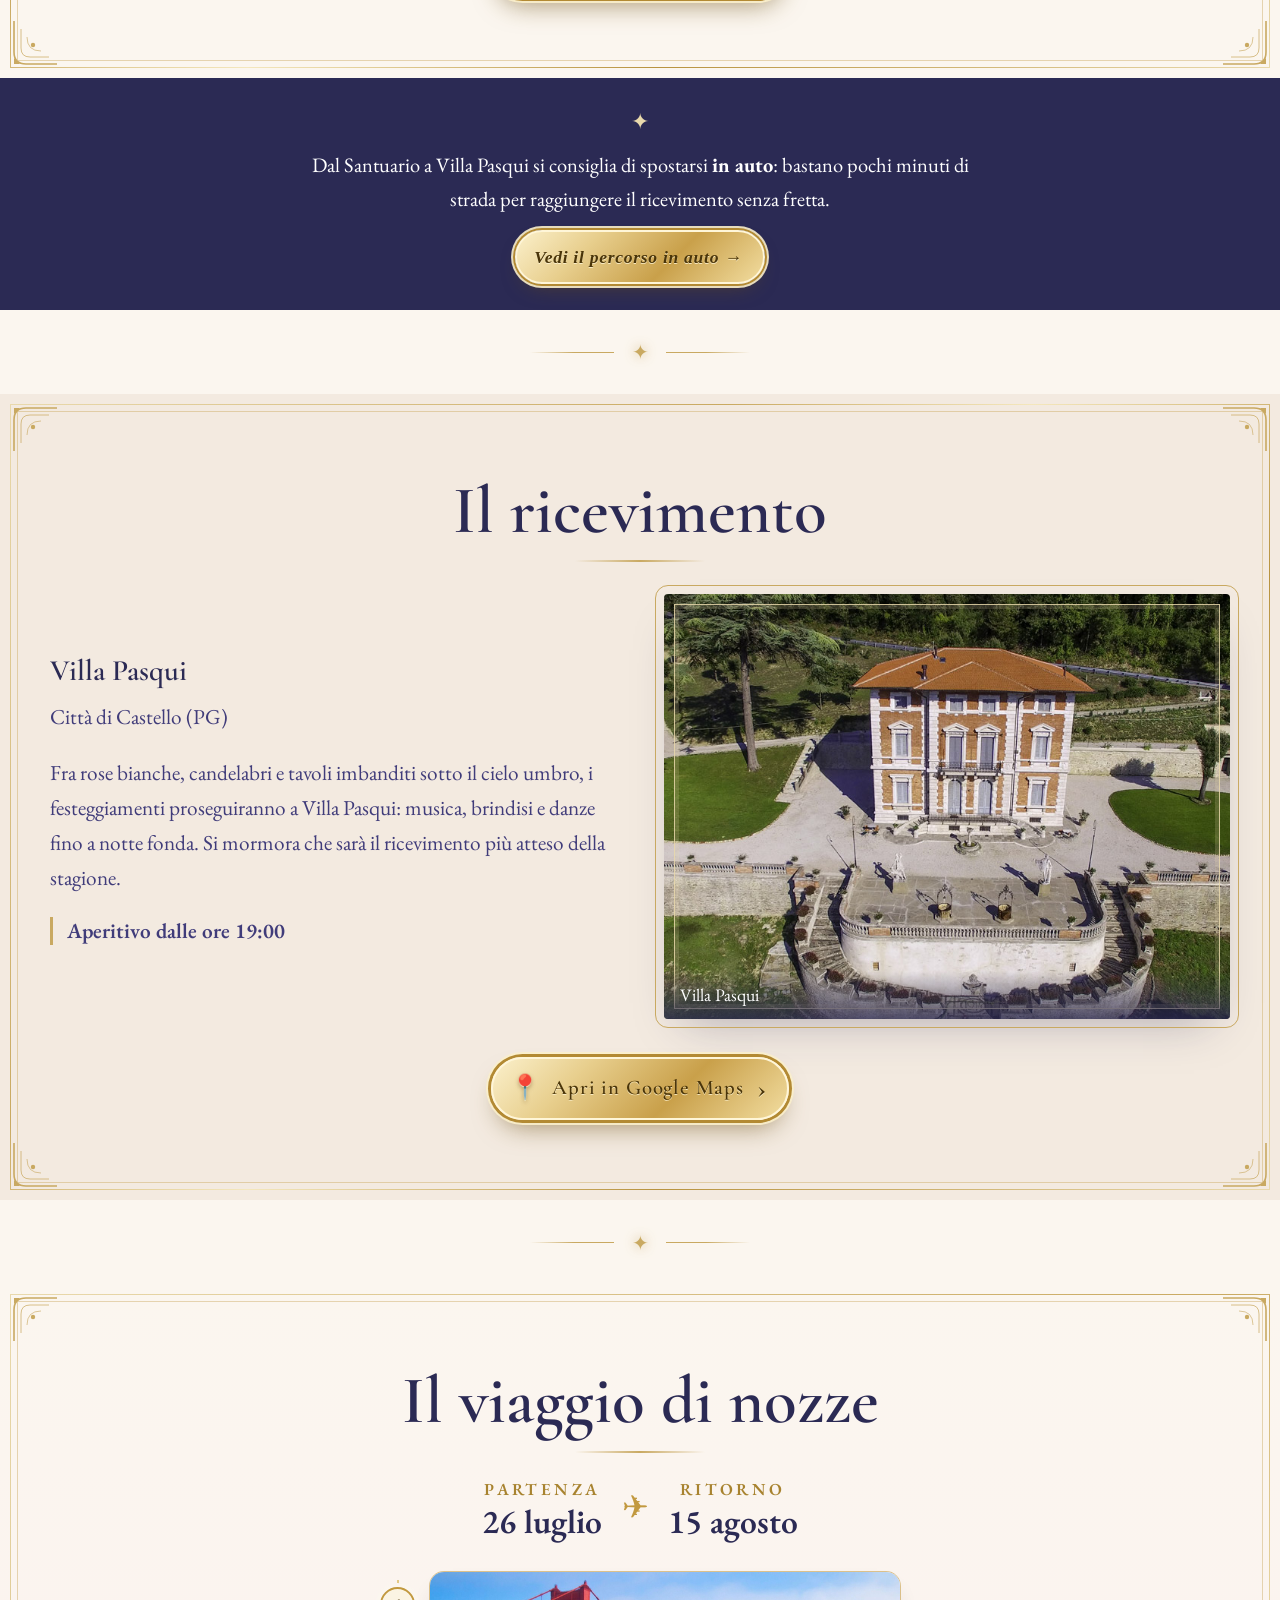
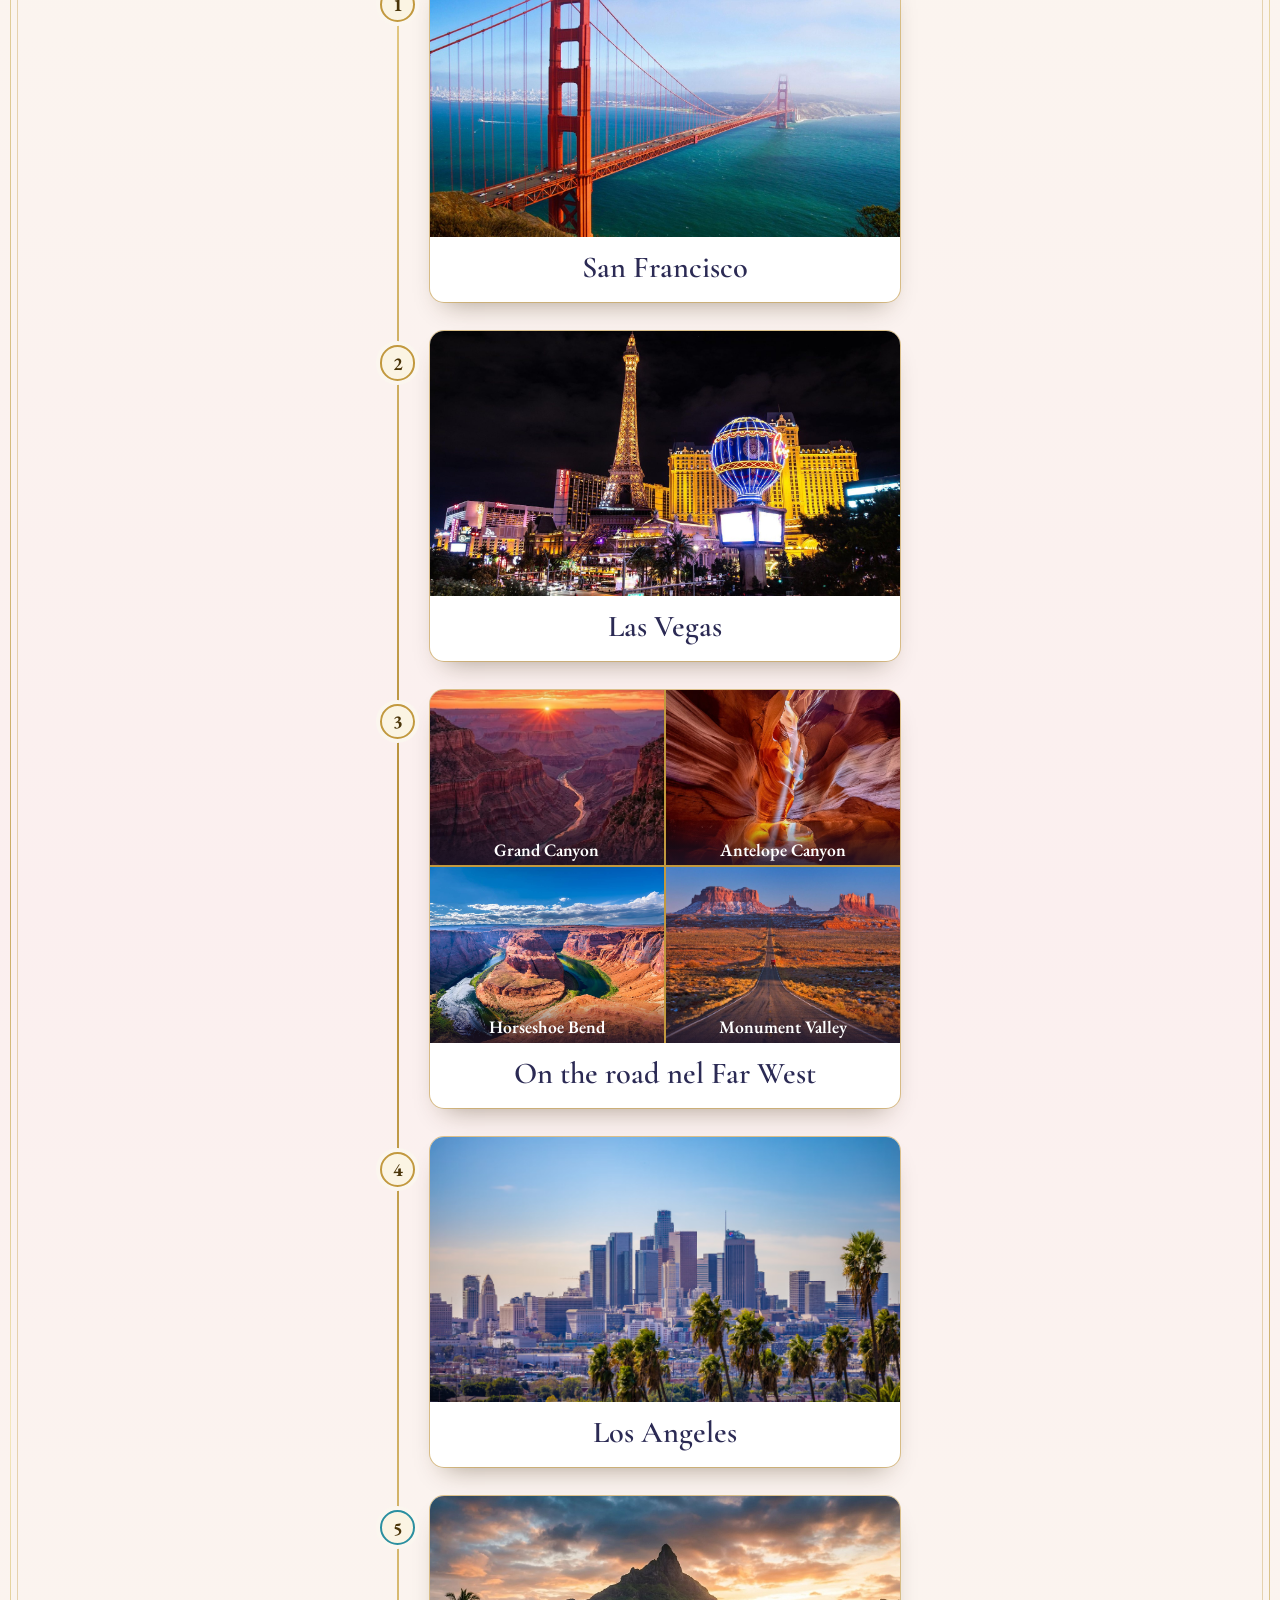
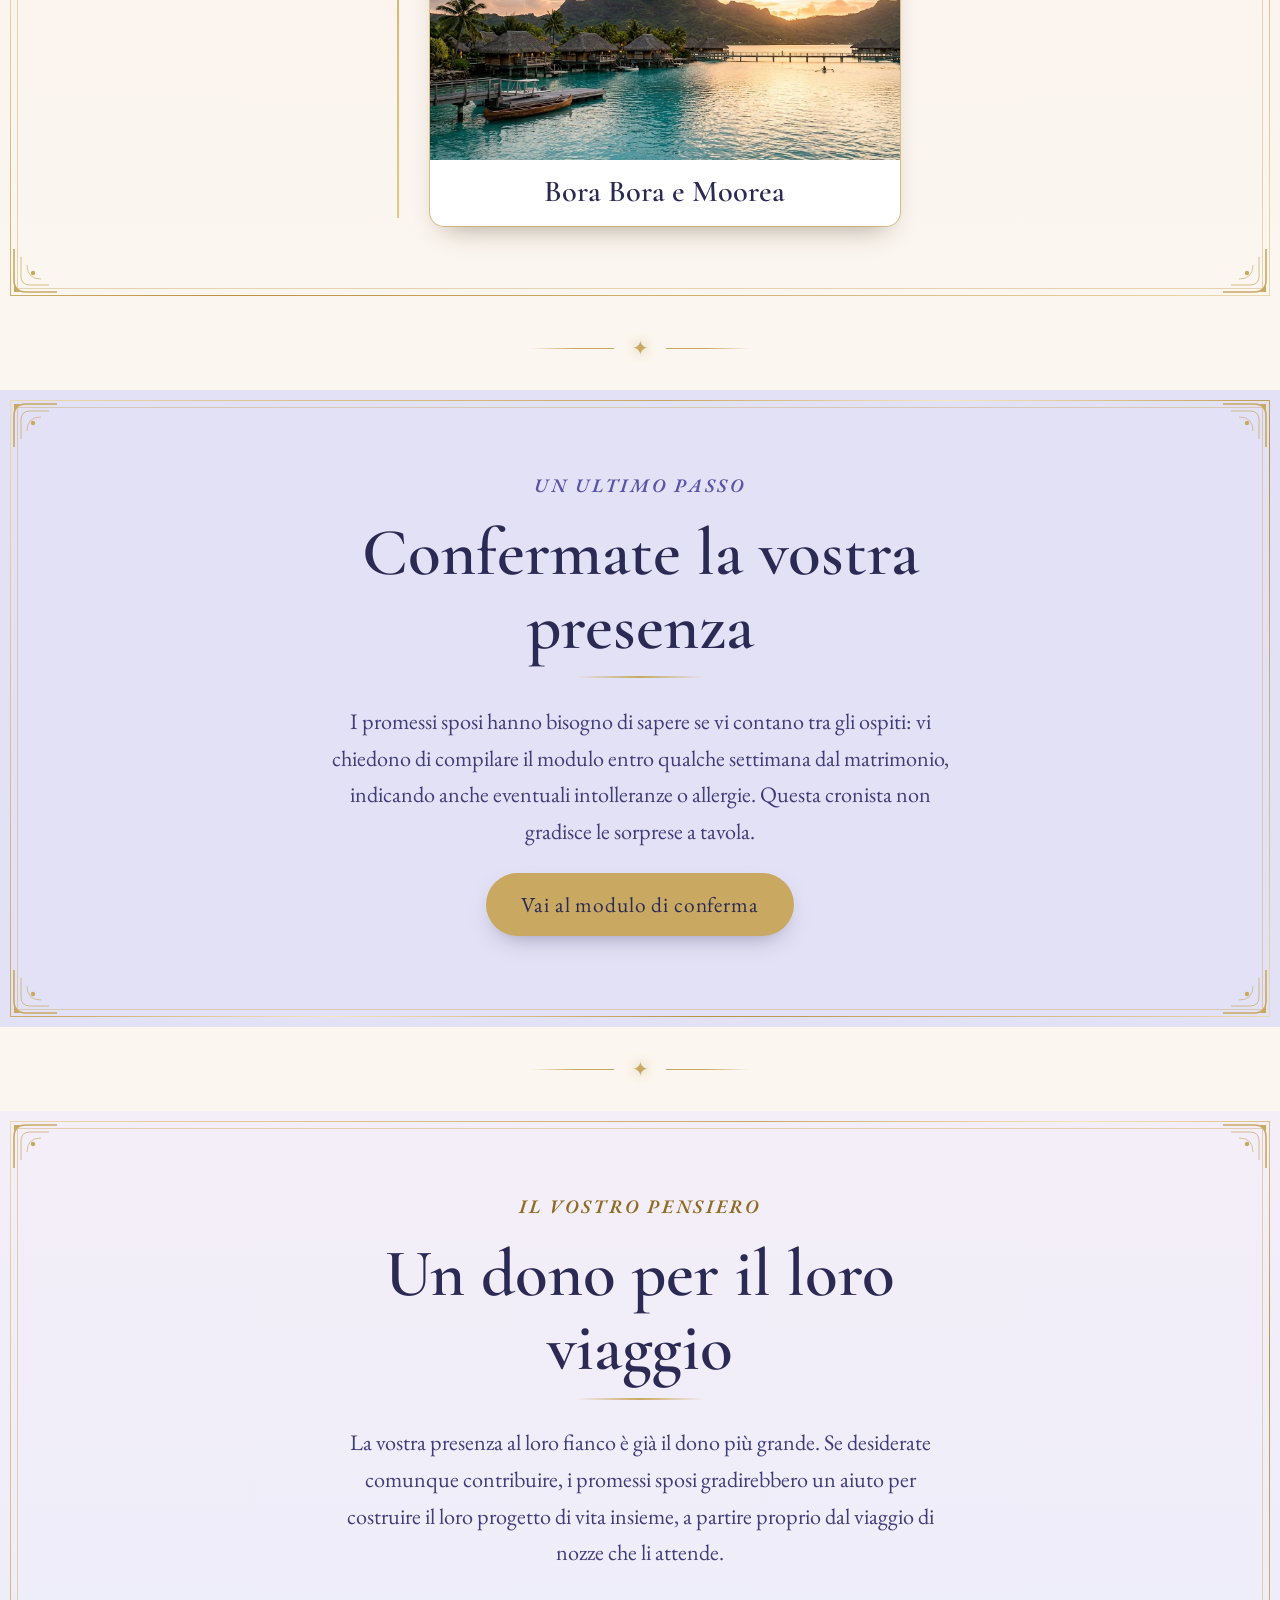
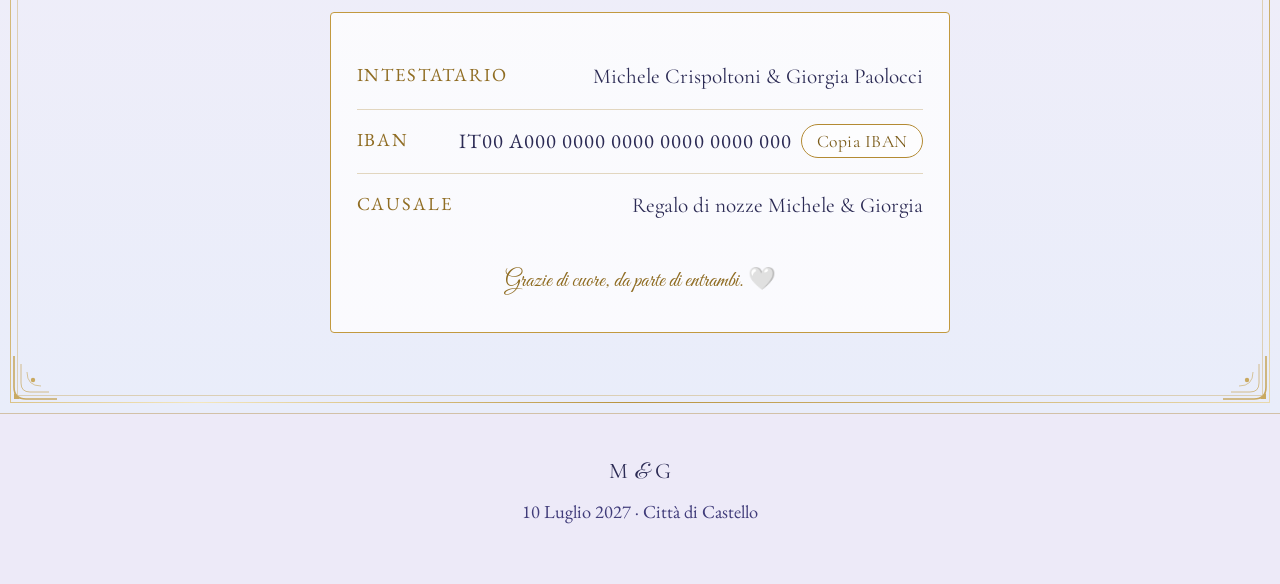
==== commit 3020314b: "colori chiari" ====
--- a/index.html
+++ b/index.html
@@ -27,7 +27,7 @@
 <link rel="preconnect" href="https://fonts.googleapis.com">
 <link rel="preconnect" href="https://fonts.gstatic.com" crossorigin>
 <link href="https://fonts.googleapis.com/css2?family=Cormorant+Garamond:ital,wght@0,400;0,500;0,600;1,500&family=EB+Garamond:ital,wght@0,400;0,500;1,400&family=Great+Vibes&display=swap" rel="stylesheet">
-<link rel="stylesheet" href="style.css?v=20261102h">
+<link rel="stylesheet" href="style.css?v=20261117a">
 </head>
 <body>
 
@@ -406,6 +406,6 @@
 
 <a class="to-top" id="toTop" href="#indice" aria-label="Torna all'indice">↑</a>
 
-<script src="script.js?v=20261102h"></script>
+<script src="script.js?v=20261117a"></script>
 </body>
 </html>
--- a/style.css
+++ b/style.css
@@ -1364,3 +1364,39 @@
 .leg__thumbs span { position: absolute; inset: auto 0 0 0; padding: 1.2rem 0.3rem 0.4rem; text-align: center; color: #fff; font-size: 1.1rem; font-weight: 600; line-height: 1.1; background: linear-gradient(180deg, transparent, rgba(30,20,40,0.8)); }
 
 .route-dates { margin-top: 1.4rem; }
+
+/* ================= ROUND 8 — palette estiva: prima e ultima sezione chiare ================= */
+.hero { background: linear-gradient(180deg, #EAEFFB 0%, #F4EEF8 55%, #FBEFEA 100%); color: var(--c-plum); }
+.hero::before { opacity: 1; }
+.hero__scrim { background: linear-gradient(180deg, rgba(255,255,255,0.35) 0%, rgba(255,255,255,0) 55%, rgba(255,255,255,0) 100%); }
+.hero__glow { background: radial-gradient(ellipse at 50% 12%, rgba(255,243,205,0.75), transparent 60%), radial-gradient(ellipse at 10% 90%, rgba(250,222,226,0.5), transparent 50%); }
+.hero__petals { display: none; }
+.hero .eyebrow, .hero .eyebrow--light { color: #8F6C22; text-shadow: none; }
+.hero__script { color: var(--c-plum-soft); text-shadow: none; }
+.hero__title { color: var(--c-plum); text-shadow: none; }
+.hero__title .amp { background: linear-gradient(100deg, #B38A33 20%, #E3C985 45%, #9A7424 60%, #B38A33 80%); background-size: 250% 100%; -webkit-background-clip: text; background-clip: text; }
+.hero__sposi { color: #A8832F; text-shadow: none; }
+.save-the-date, .save-the-date__date { color: var(--c-plum); text-shadow: none; border-color: rgba(168,131,47,0.55); }
+.countdown, .countdown__num { color: var(--c-plum); text-shadow: none; }
+.countdown__label { color: var(--c-plum-soft); text-shadow: none; }
+.hero__down { color: #A8832F; }
+@media (min-width: 760px) and (min-aspect-ratio: 1/1) {
+  .hero__scrim { background: linear-gradient(90deg, rgba(251,246,239,0.85) 0%, rgba(251,246,239,0.35) 40%, rgba(255,255,255,0) 65%); }
+}
+
+.section--gift { background: linear-gradient(180deg, #F4EEF8 0%, #E9EDFA 100%); color: var(--c-plum); }
+.section--gift .section__title { color: var(--c-plum); }
+.section--gift .section__intro { color: var(--c-plum-soft); }
+.gift-card { background: rgba(255,255,255,0.75); border-color: #C2993F; }
+.gift-card__row { border-bottom-color: rgba(168,131,47,0.3); }
+.gift-card__row dt { color: #8F6C22; }
+.gift-card__row dd, .gift-card__row dd code { color: var(--c-plum); }
+.copy-btn { border-color: #B38A33; color: #7A5A18; background: rgba(255,255,255,0.6); }
+.copy-btn:hover, .copy-btn:focus-visible { background: #E3C985; color: var(--c-plum); }
+.gift-card__thanks { color: #8F6C22; }
+.site-footer { background: #EDEAF8; color: var(--c-plum-soft); border-top: 1px solid rgba(168,131,47,0.4); }
+.site-footer__monogram { color: var(--c-plum); }
+
+@media (min-width: 760px) and (min-aspect-ratio: 1/1) { .hero__scrim { background: linear-gradient(90deg, rgba(251,246,239,0.85) 0%, rgba(251,246,239,0.3) 32%, rgba(255,255,255,0) 48%); } }
+
+.section--gift .eyebrow { color: #8F6C22; }
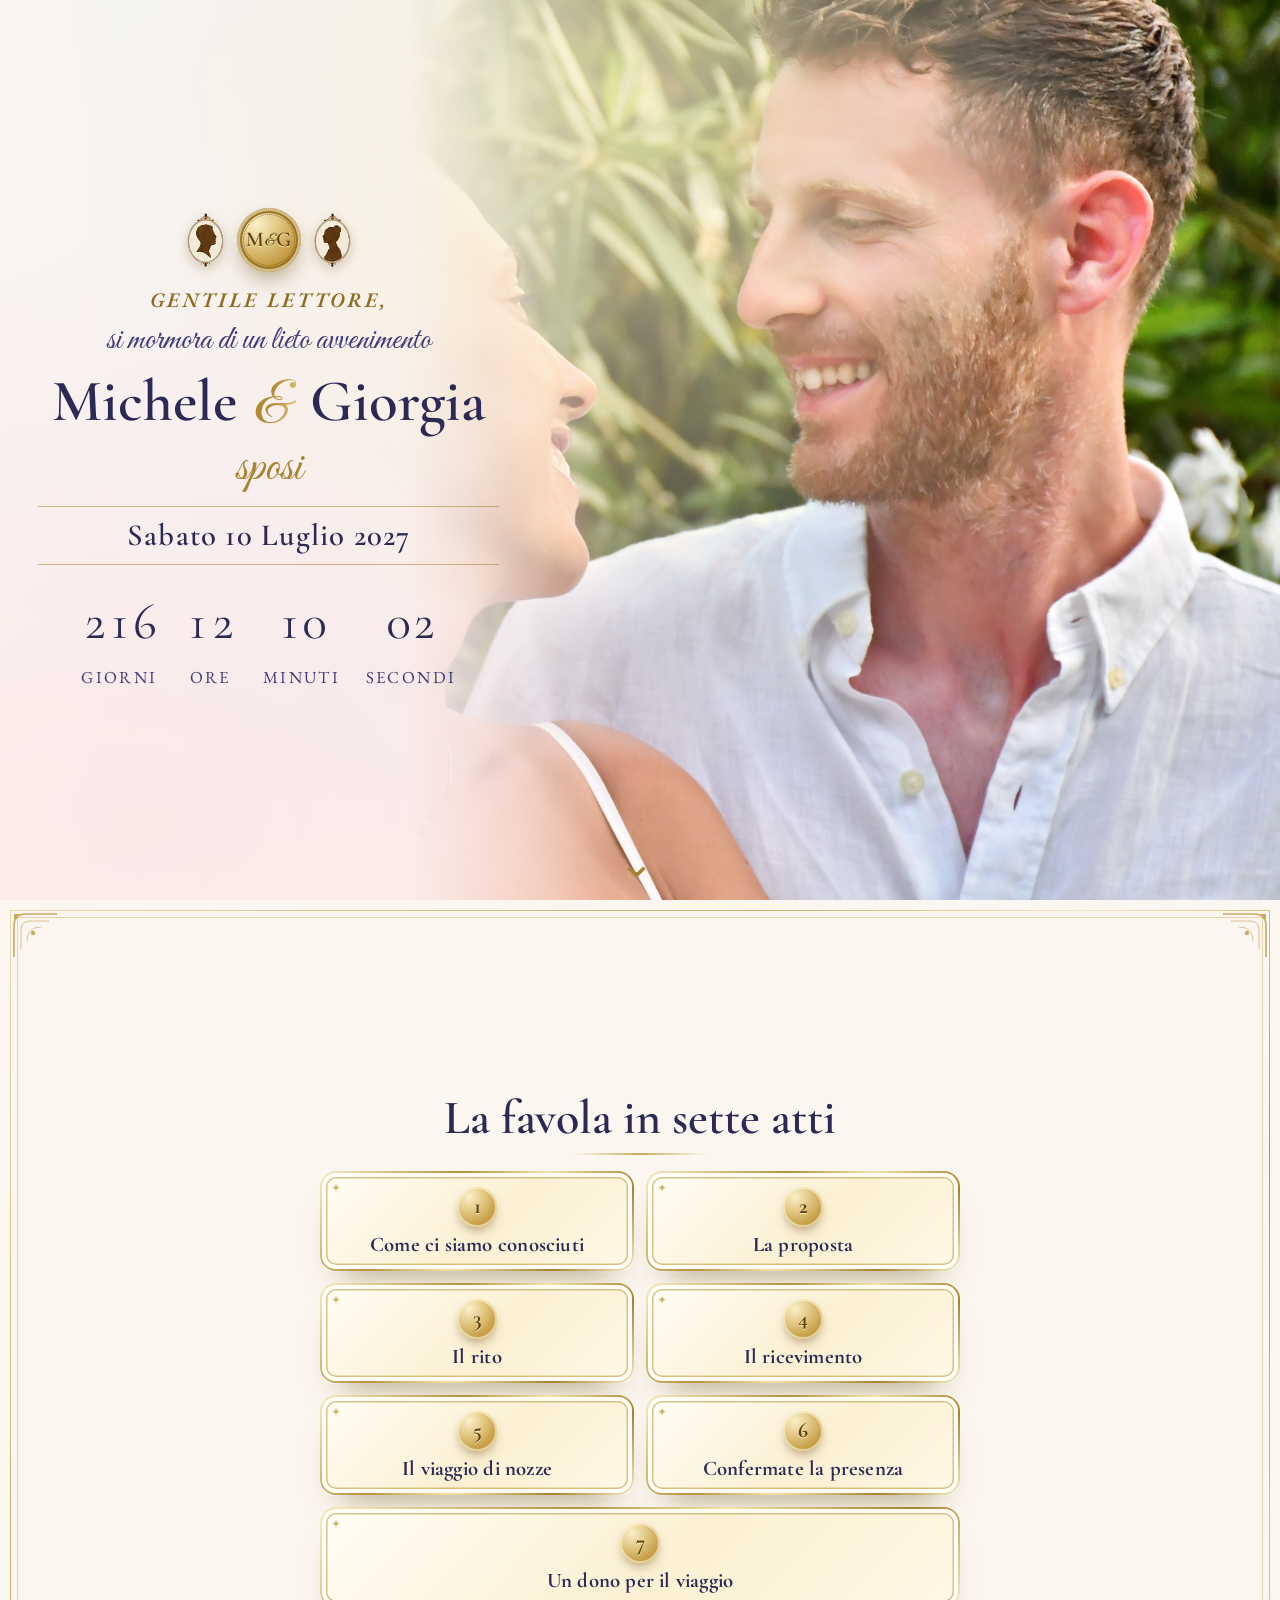
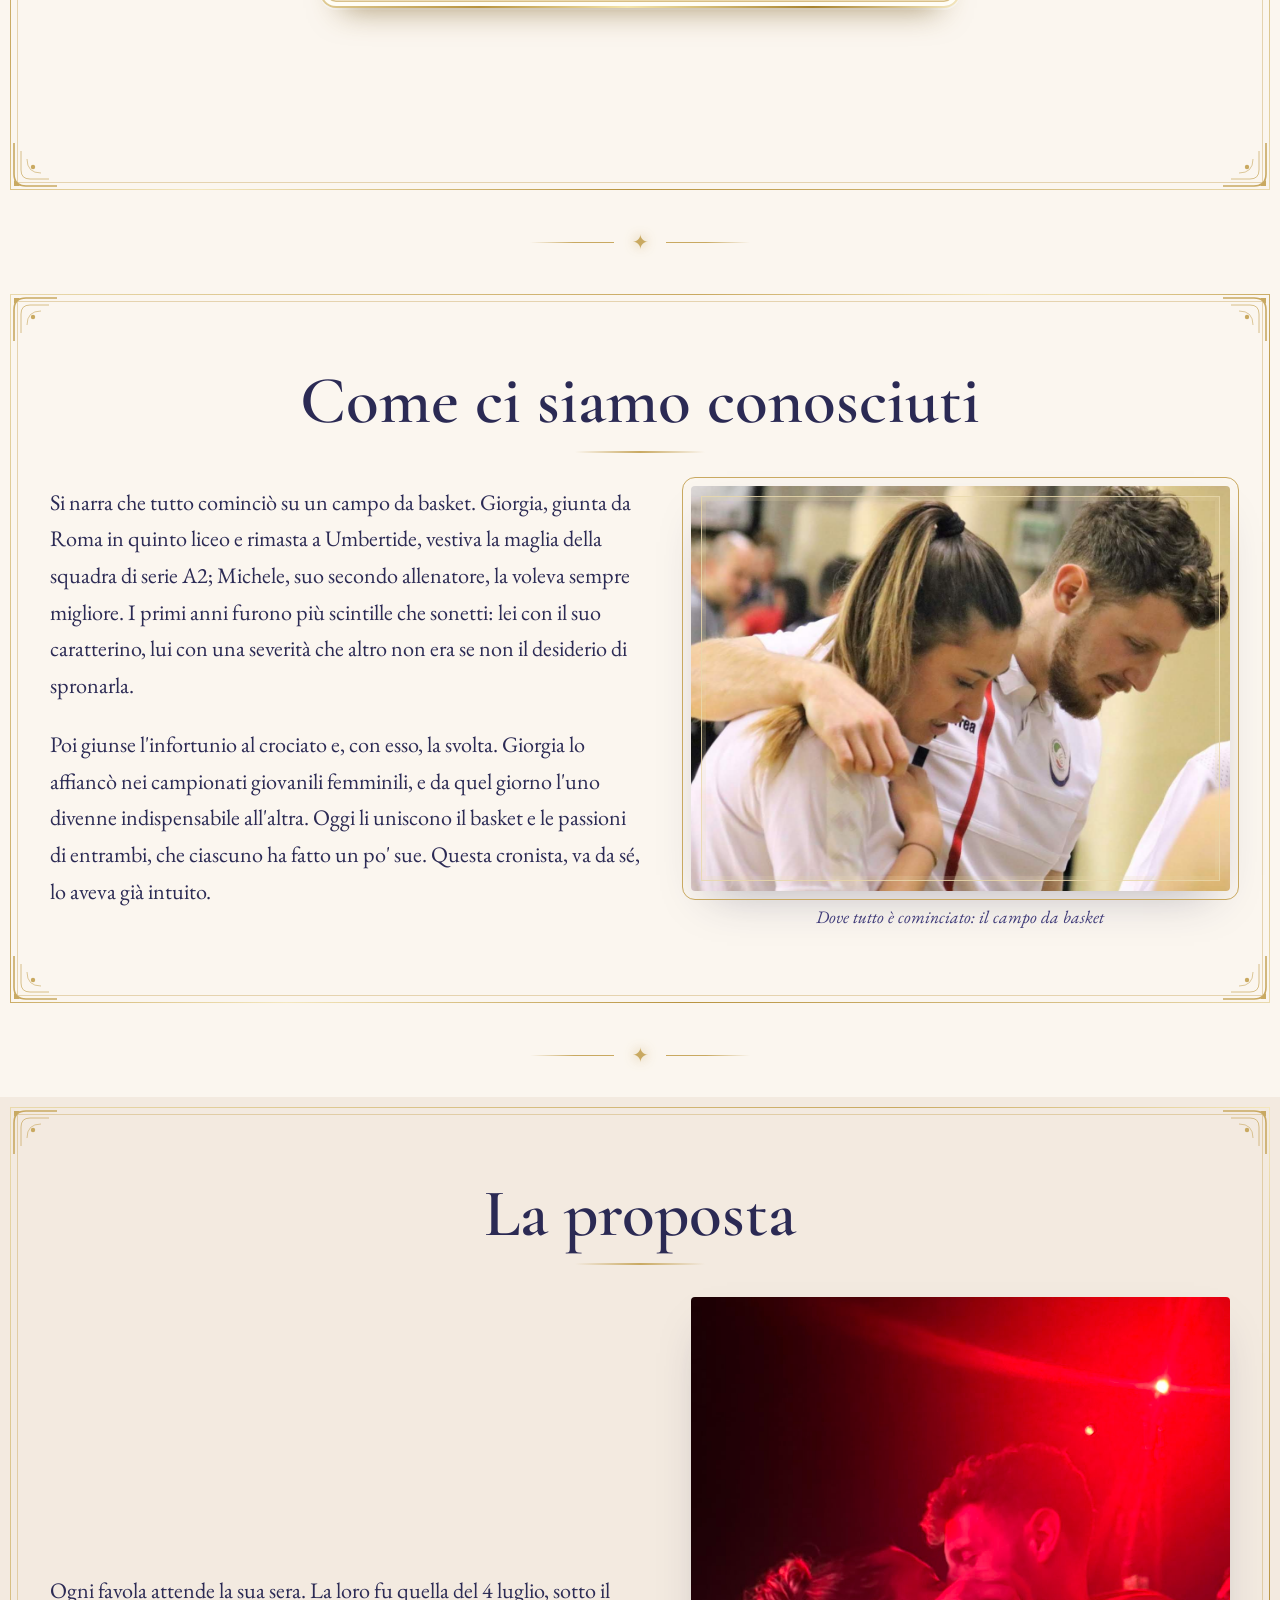
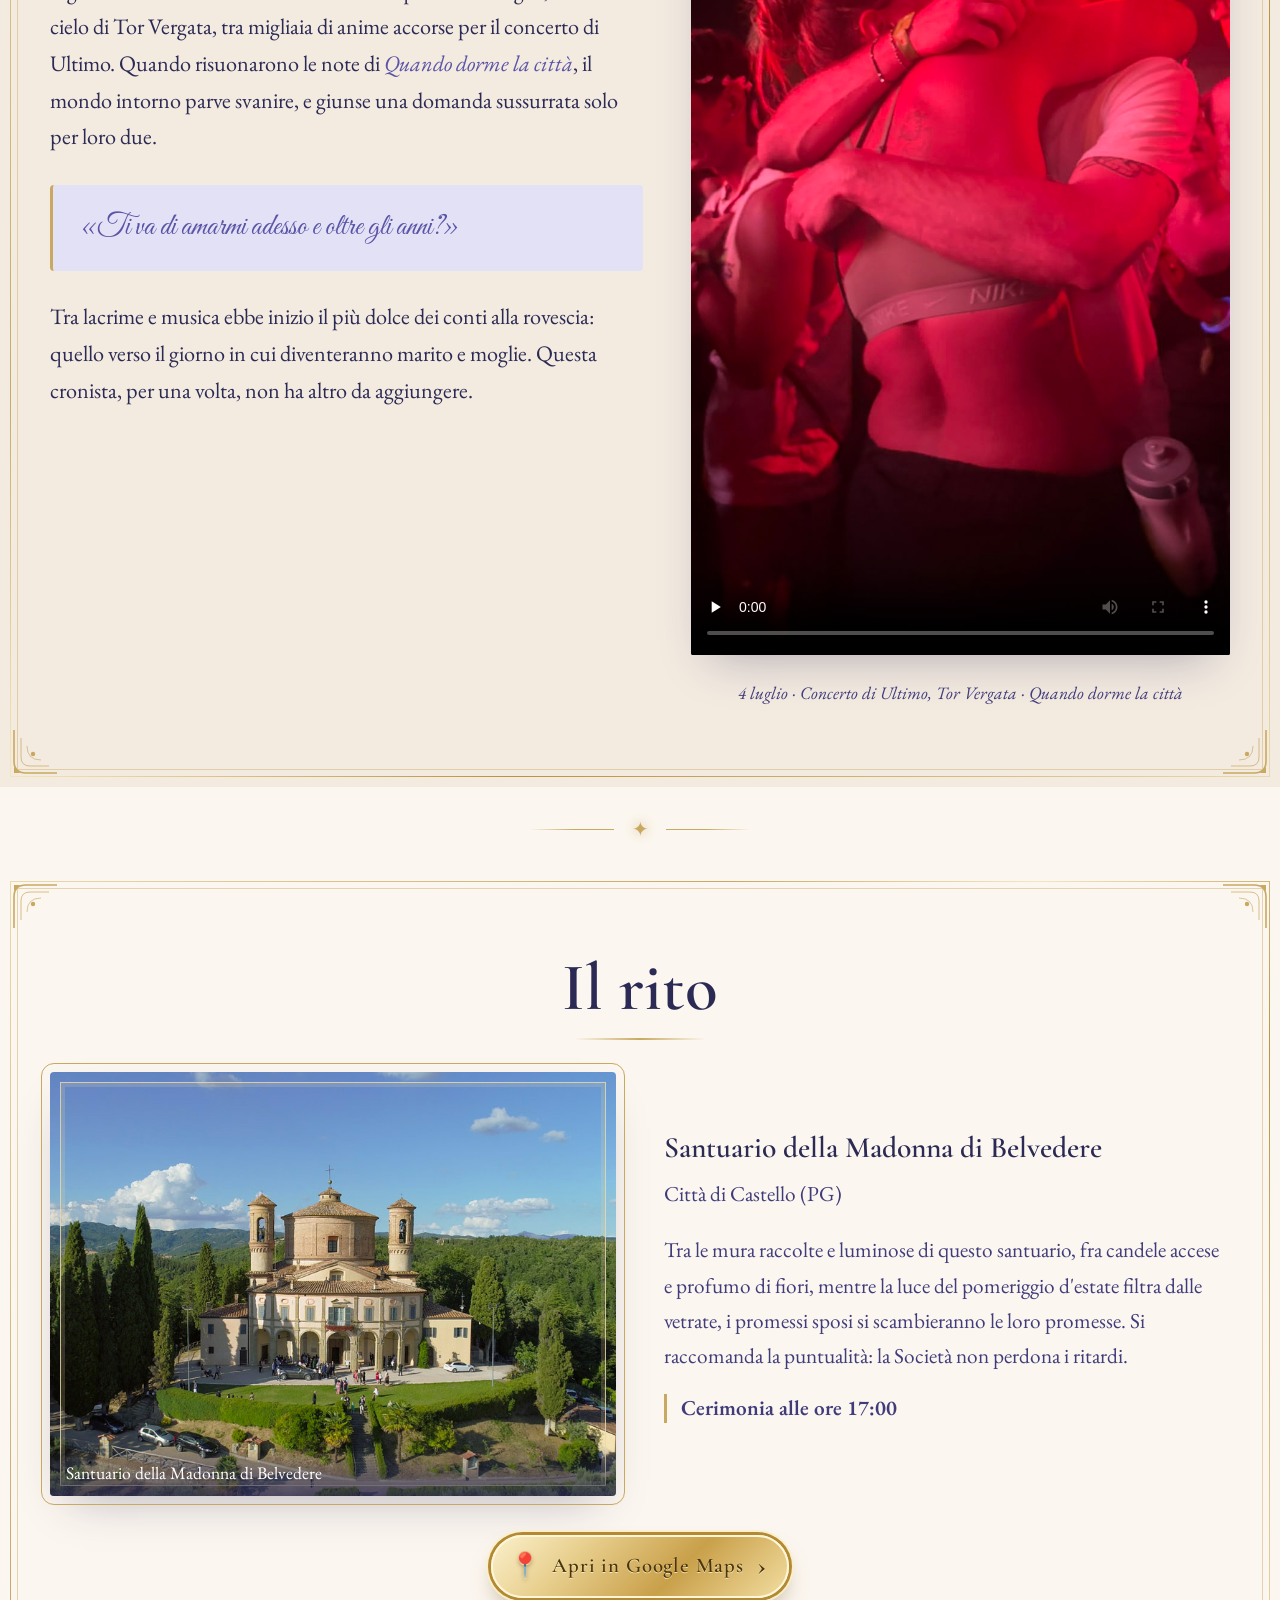
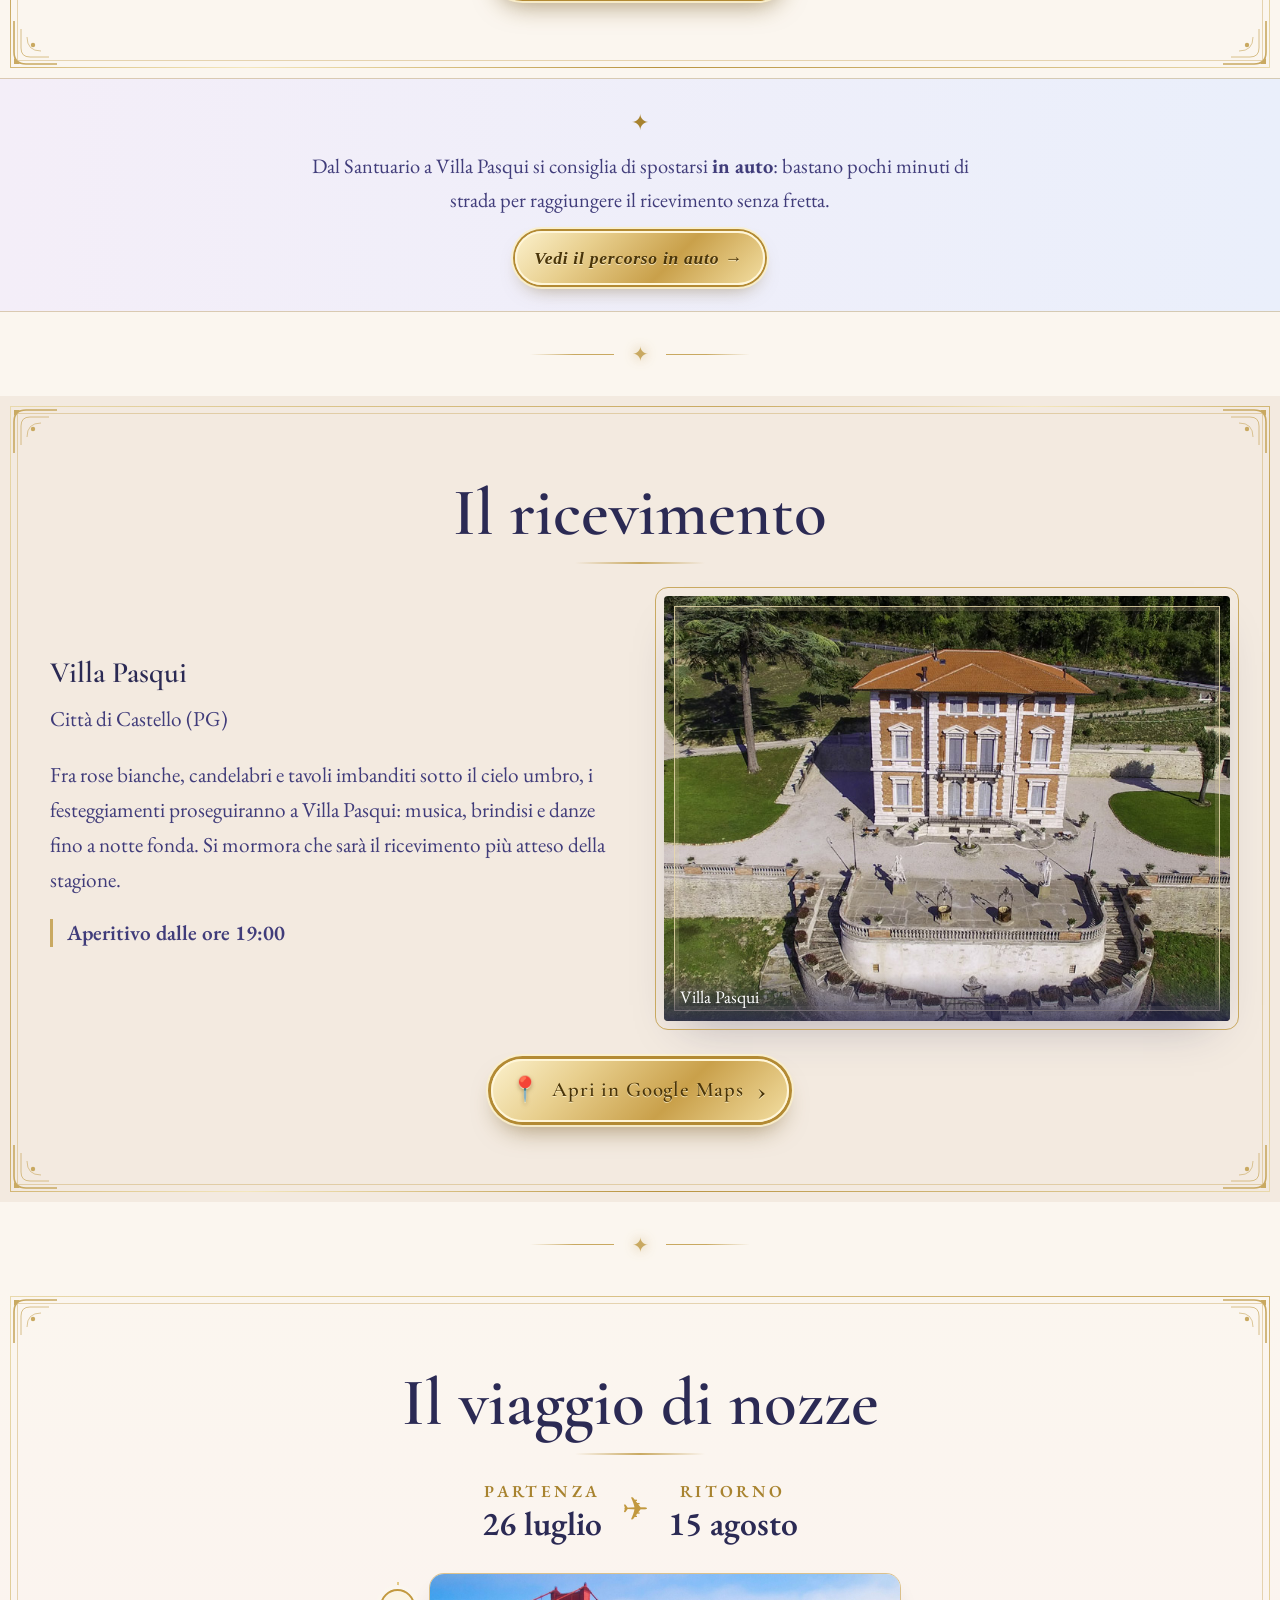
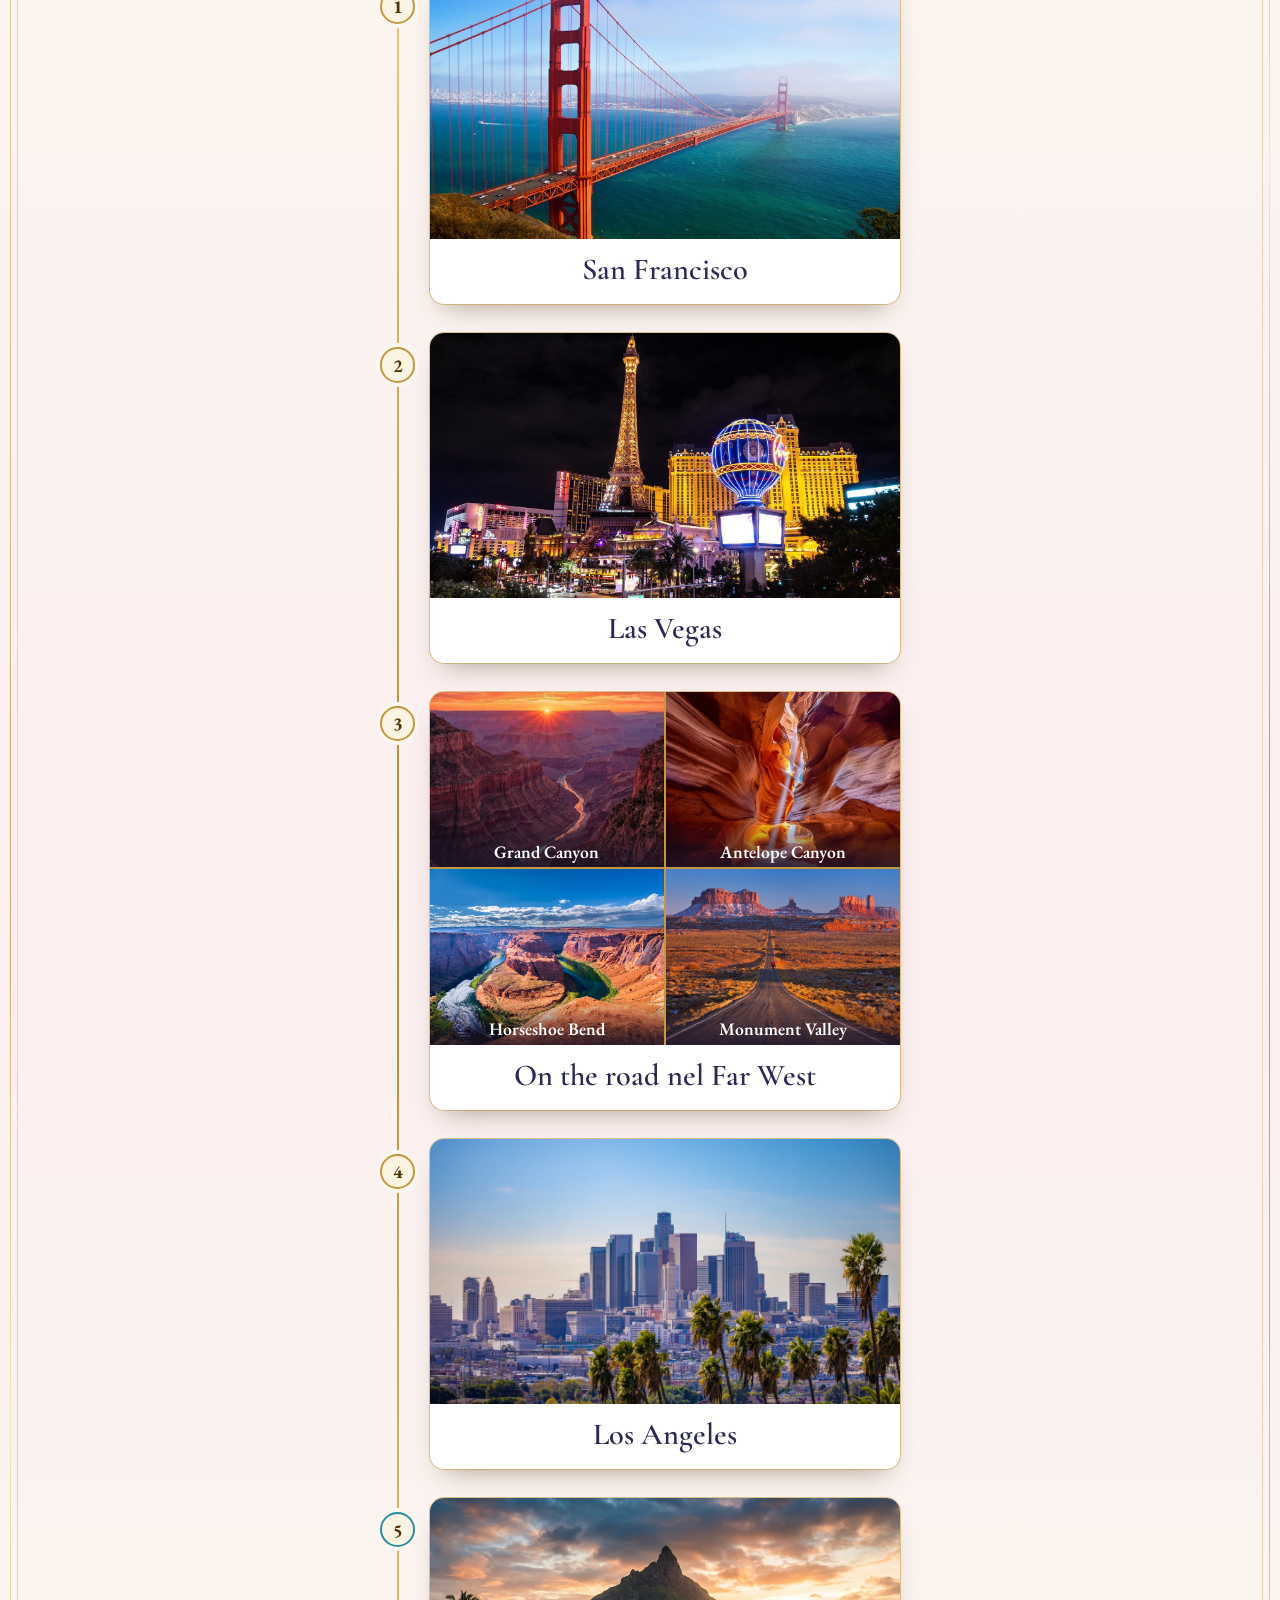
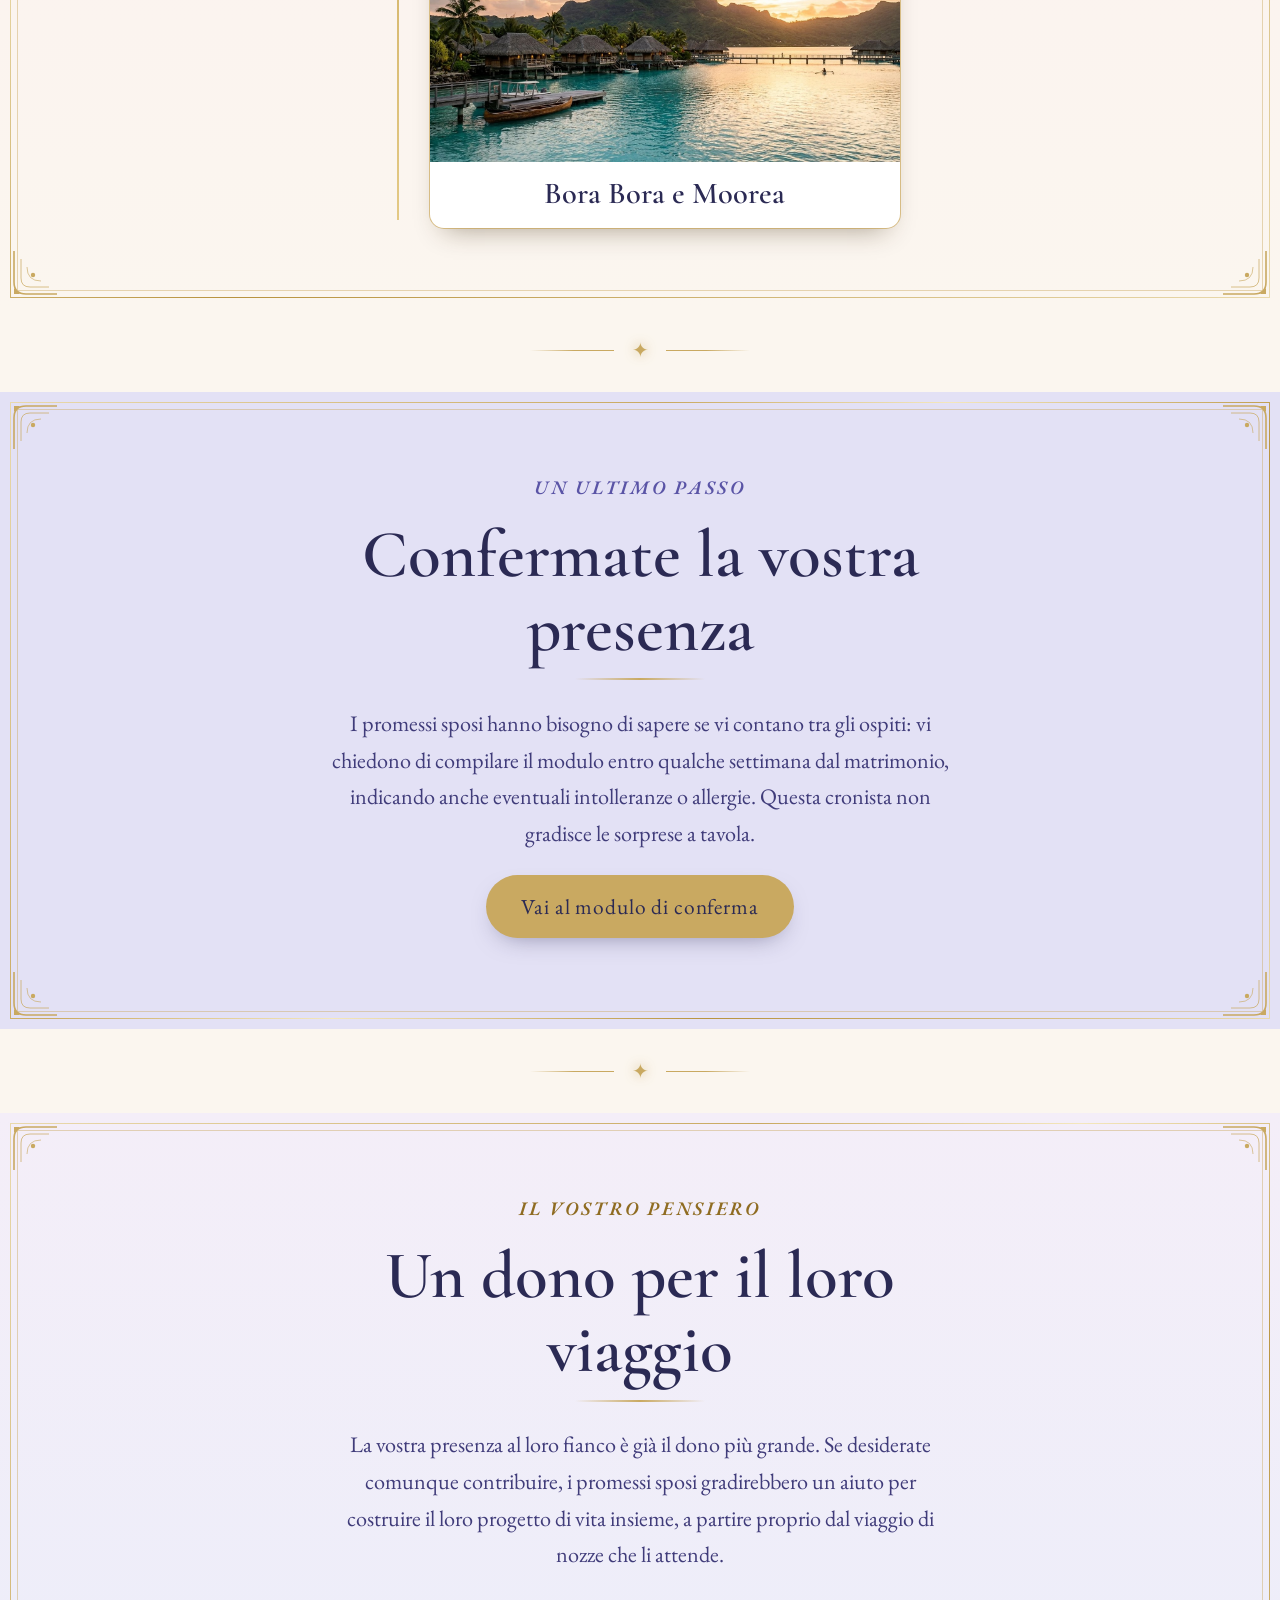
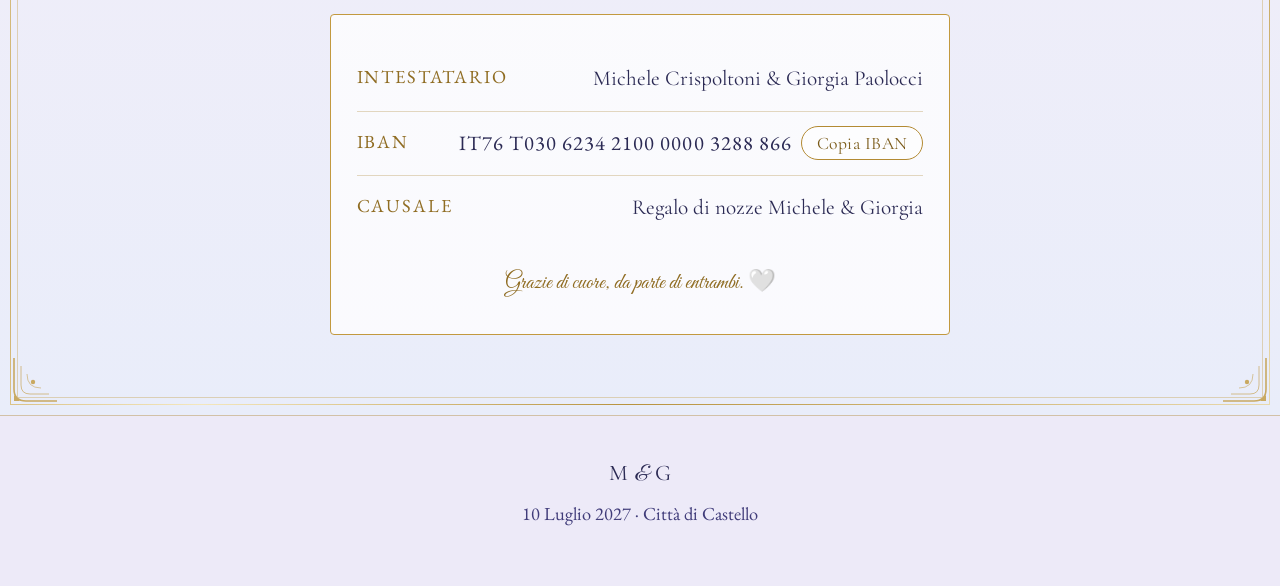
==== commit 26246c11: "colore chiaro e iban" ====
--- a/index.html
+++ b/index.html
@@ -27,7 +27,7 @@
 <link rel="preconnect" href="https://fonts.googleapis.com">
 <link rel="preconnect" href="https://fonts.gstatic.com" crossorigin>
 <link href="https://fonts.googleapis.com/css2?family=Cormorant+Garamond:ital,wght@0,400;0,500;0,600;1,500&family=EB+Garamond:ital,wght@0,400;0,500;1,400&family=Great+Vibes&display=swap" rel="stylesheet">
-<link rel="stylesheet" href="style.css?v=20261117a">
+<link rel="stylesheet" href="style.css?v=20261117b">
 </head>
 <body>
 
@@ -378,9 +378,9 @@
           </div>
           <div class="gift-card__row">
             <dt>IBAN</dt>
-            <!-- MODIFICA QUI: il vostro IBAN reale -->
+            <!-- IBAN dei promessi sposi -->
             <dd>
-              <code id="ibanValue">IT00 A000 0000 0000 0000 0000 000</code>
+              <code id="ibanValue">IT76 T030 6234 2100 0000 3288 866</code>
               <button class="copy-btn" id="copyIbanBtn" type="button" data-copy-target="ibanValue">
                 Copia IBAN
               </button>
@@ -406,6 +406,6 @@
 
 <a class="to-top" id="toTop" href="#indice" aria-label="Torna all'indice">↑</a>
 
-<script src="script.js?v=20261117a"></script>
+<script src="script.js?v=20261117b"></script>
 </body>
 </html>
--- a/style.css
+++ b/style.css
@@ -1400,3 +1400,8 @@
 @media (min-width: 760px) and (min-aspect-ratio: 1/1) { .hero__scrim { background: linear-gradient(90deg, rgba(251,246,239,0.85) 0%, rgba(251,246,239,0.3) 32%, rgba(255,255,255,0) 48%); } }
 
 .section--gift .eyebrow { color: #8F6C22; }
+
+/* striscia vicinanza: chiara */
+.proximity-note { background: linear-gradient(90deg, #F4EEF8, #EAEFFB); color: var(--c-plum); border-top: 1px solid rgba(168,131,47,0.35); border-bottom: 1px solid rgba(168,131,47,0.35); }
+.proximity-note__icon { color: #A8832F; }
+.proximity-note p { color: var(--c-plum-soft); }
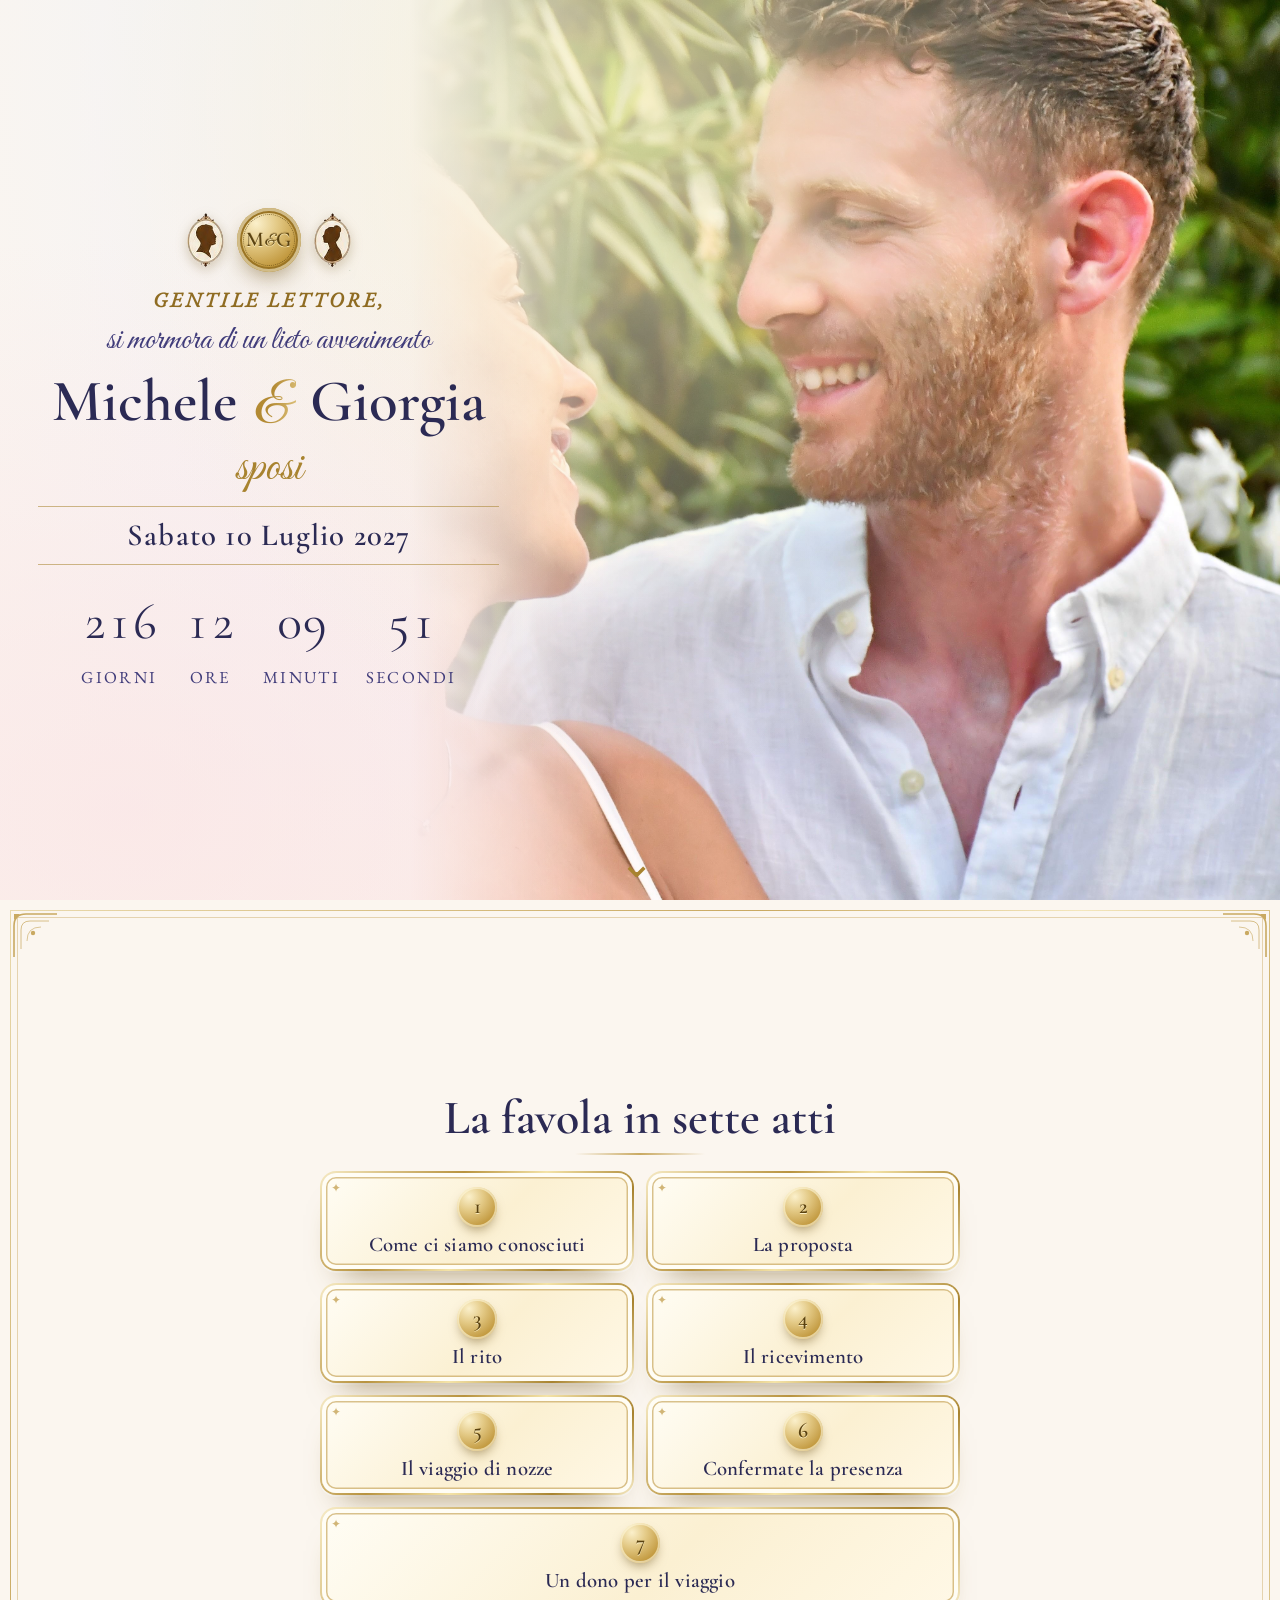
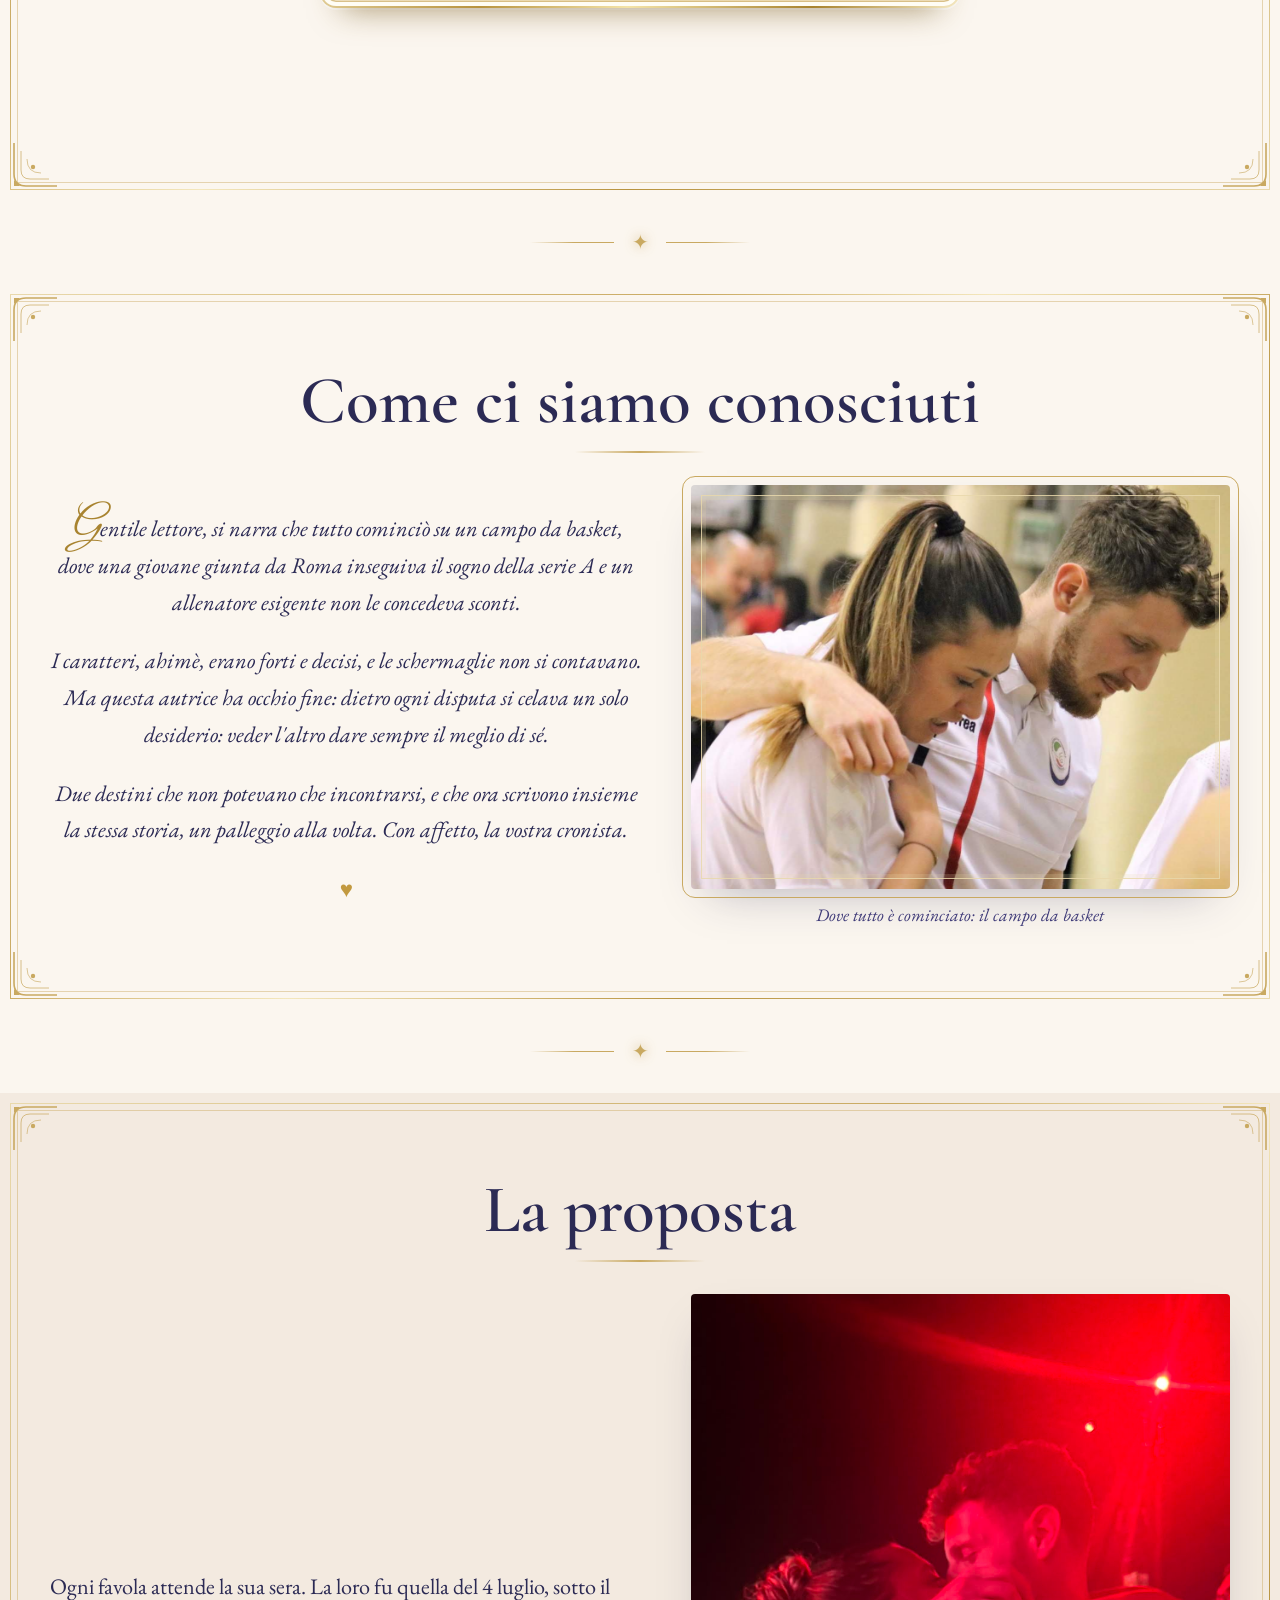
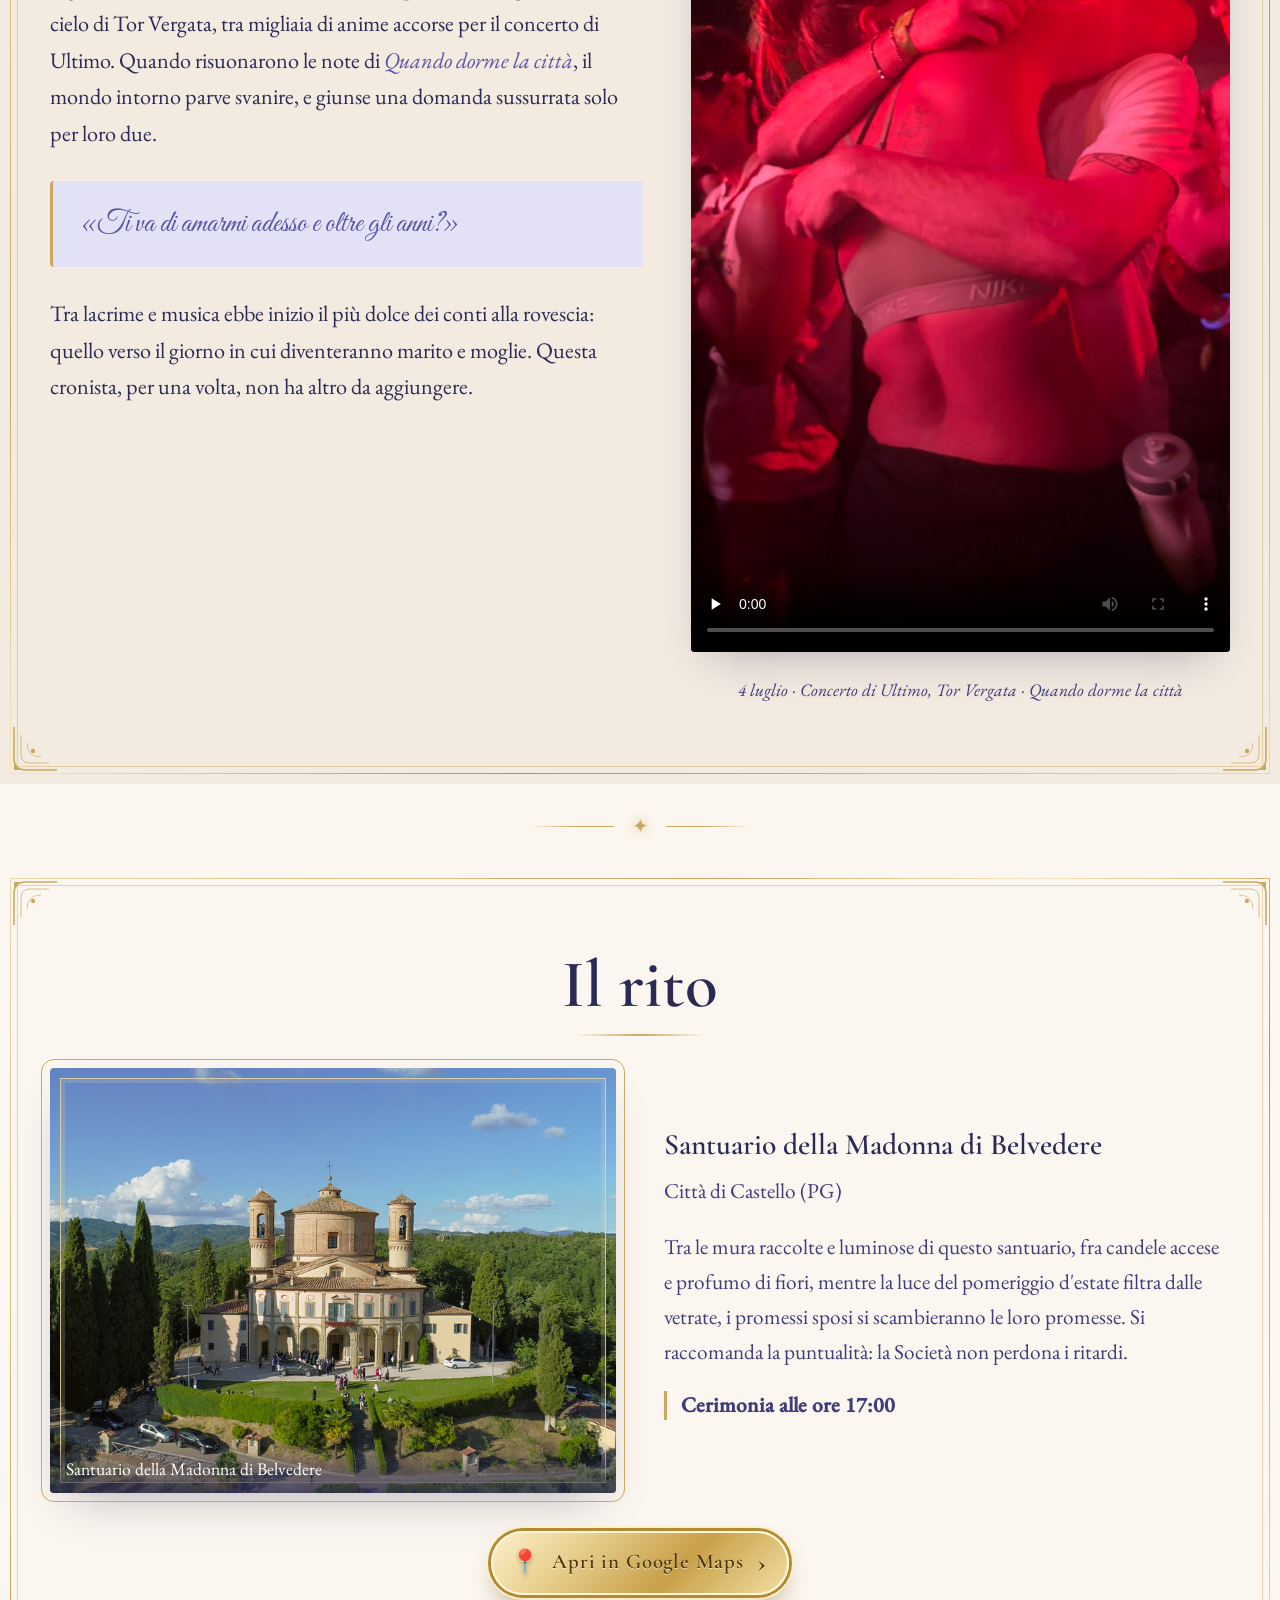
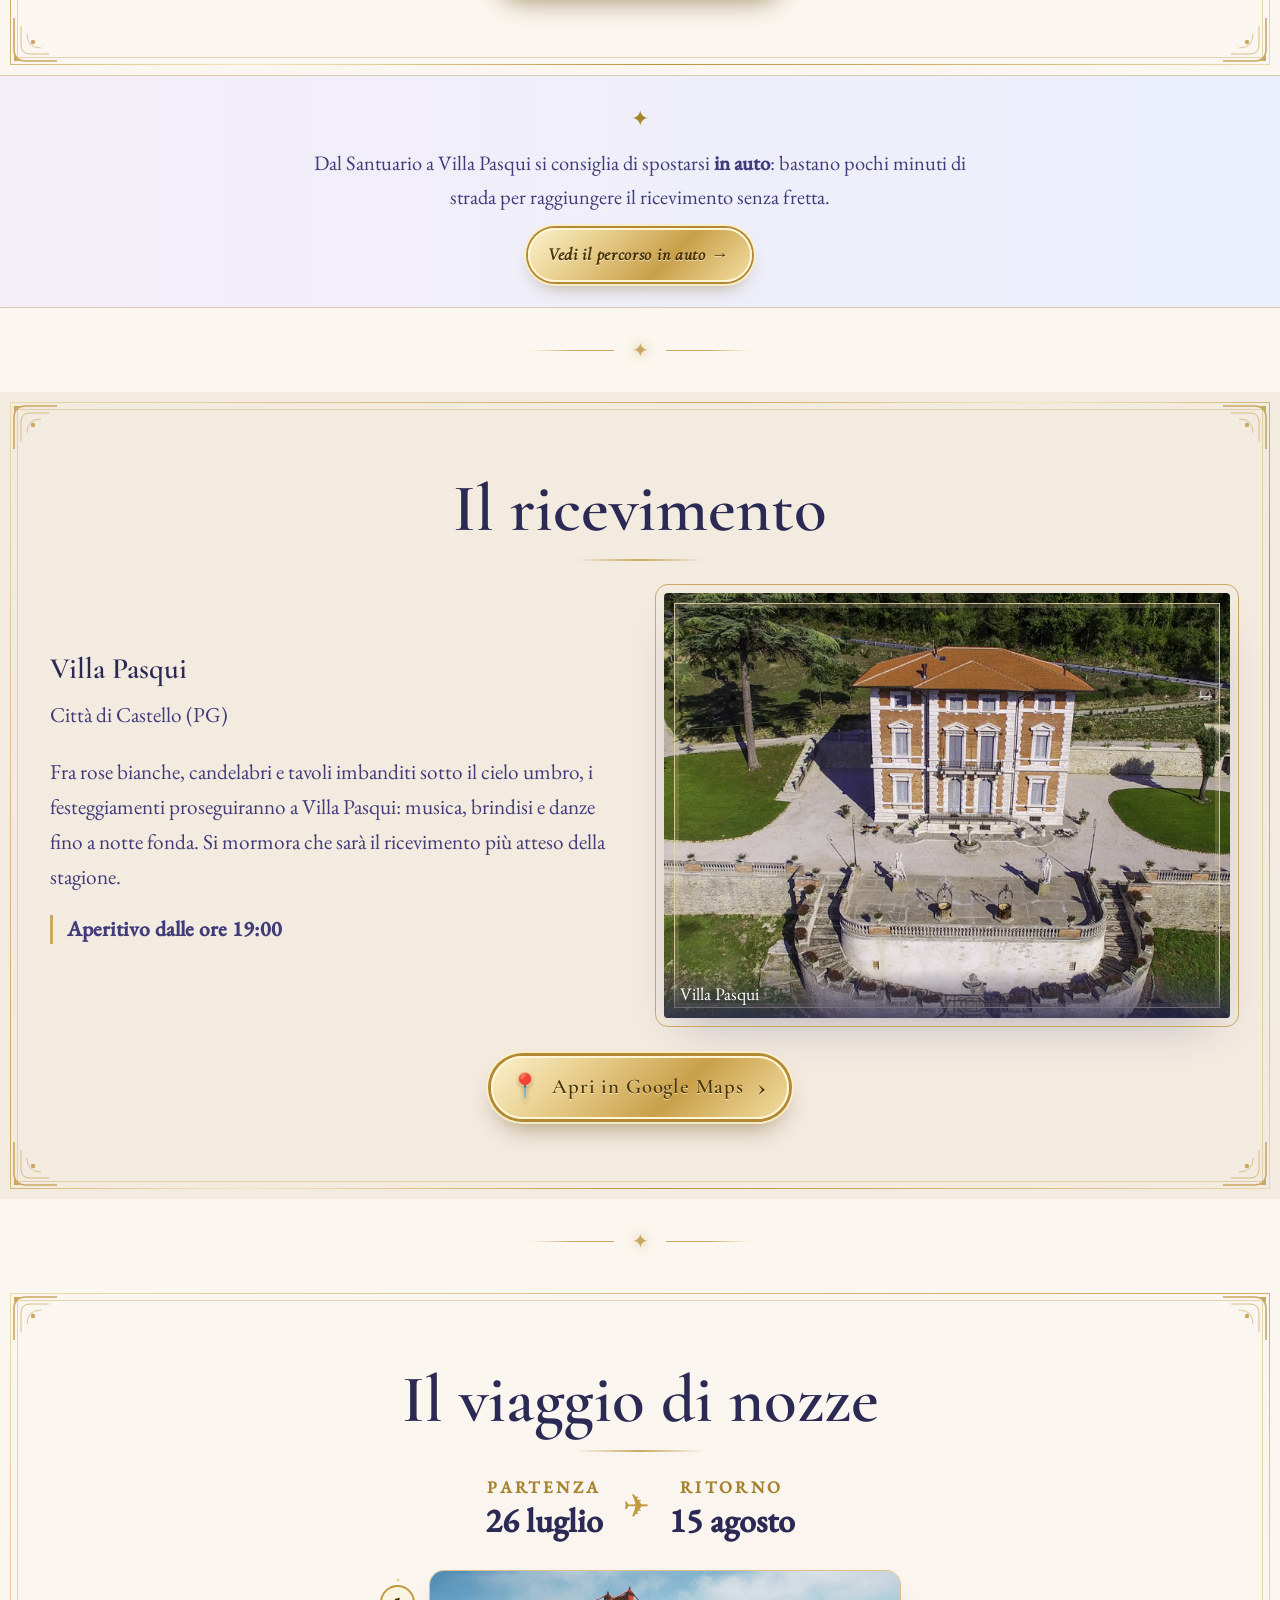
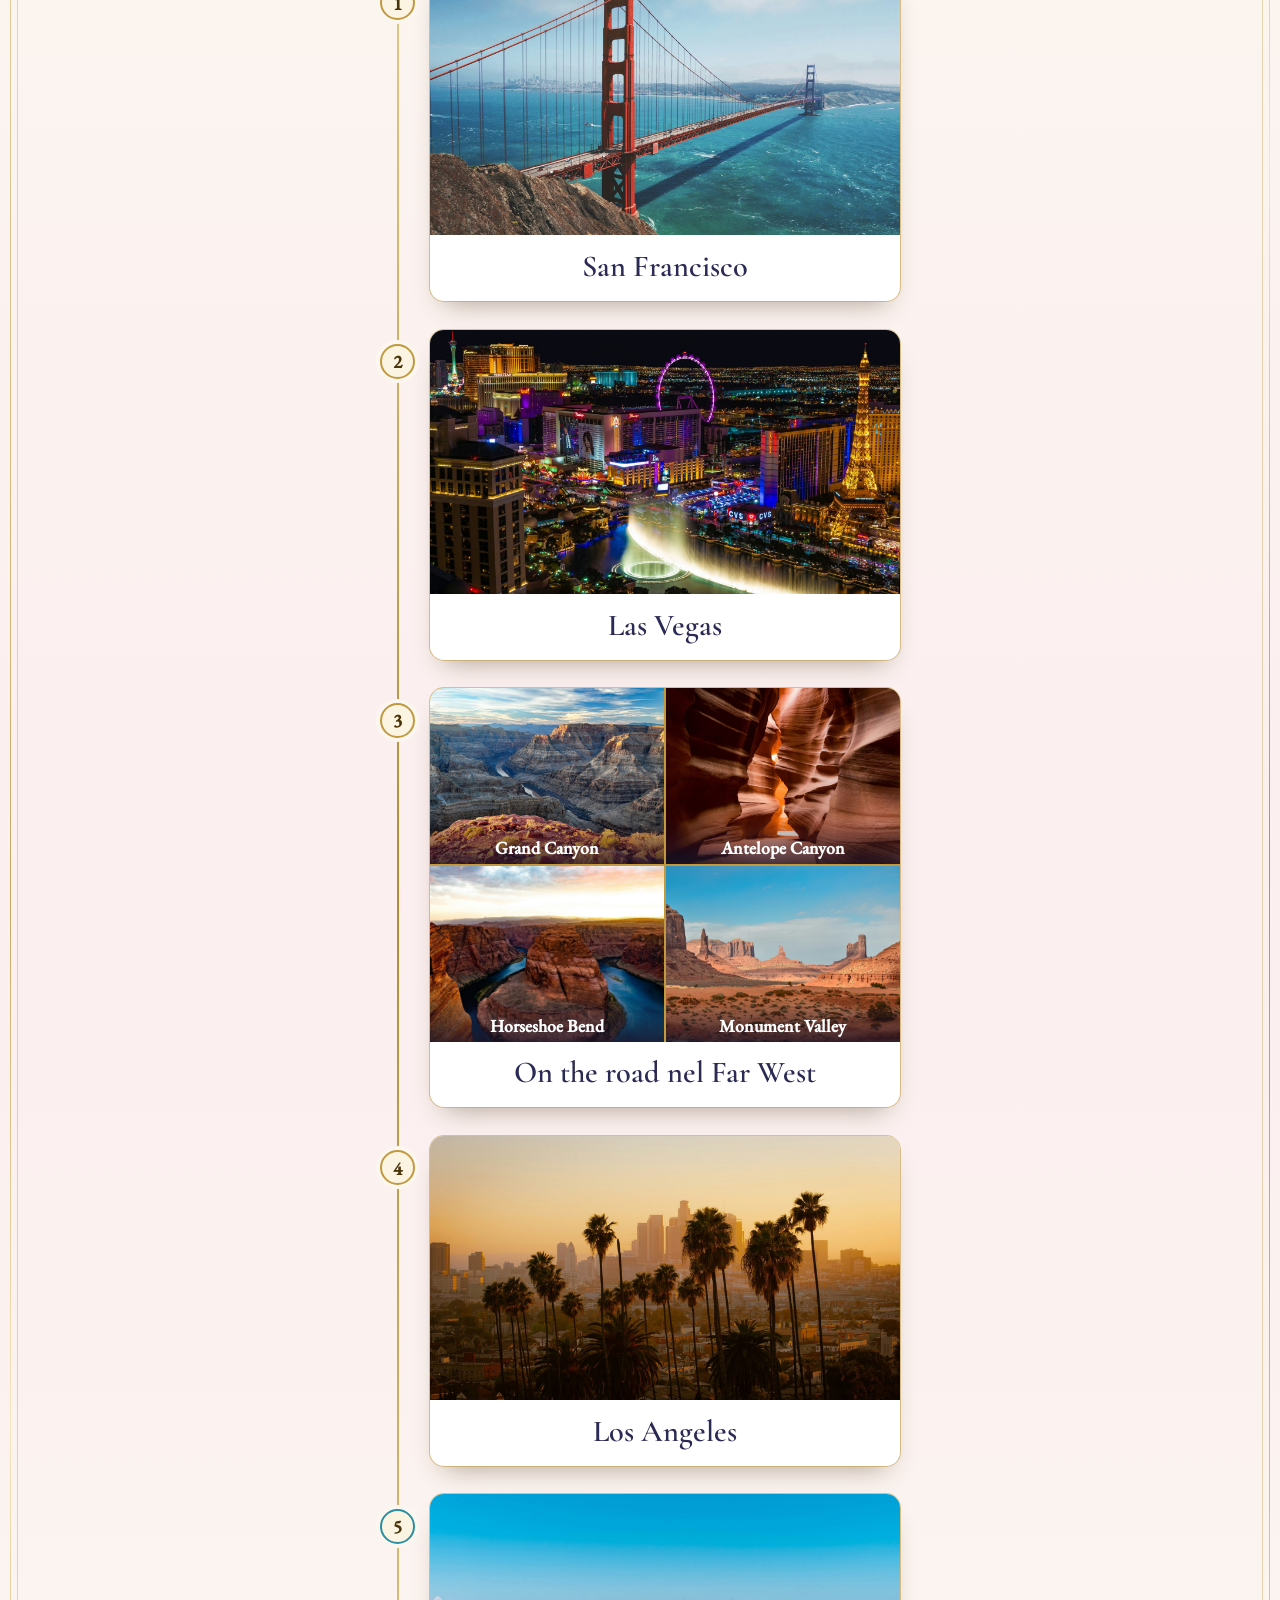
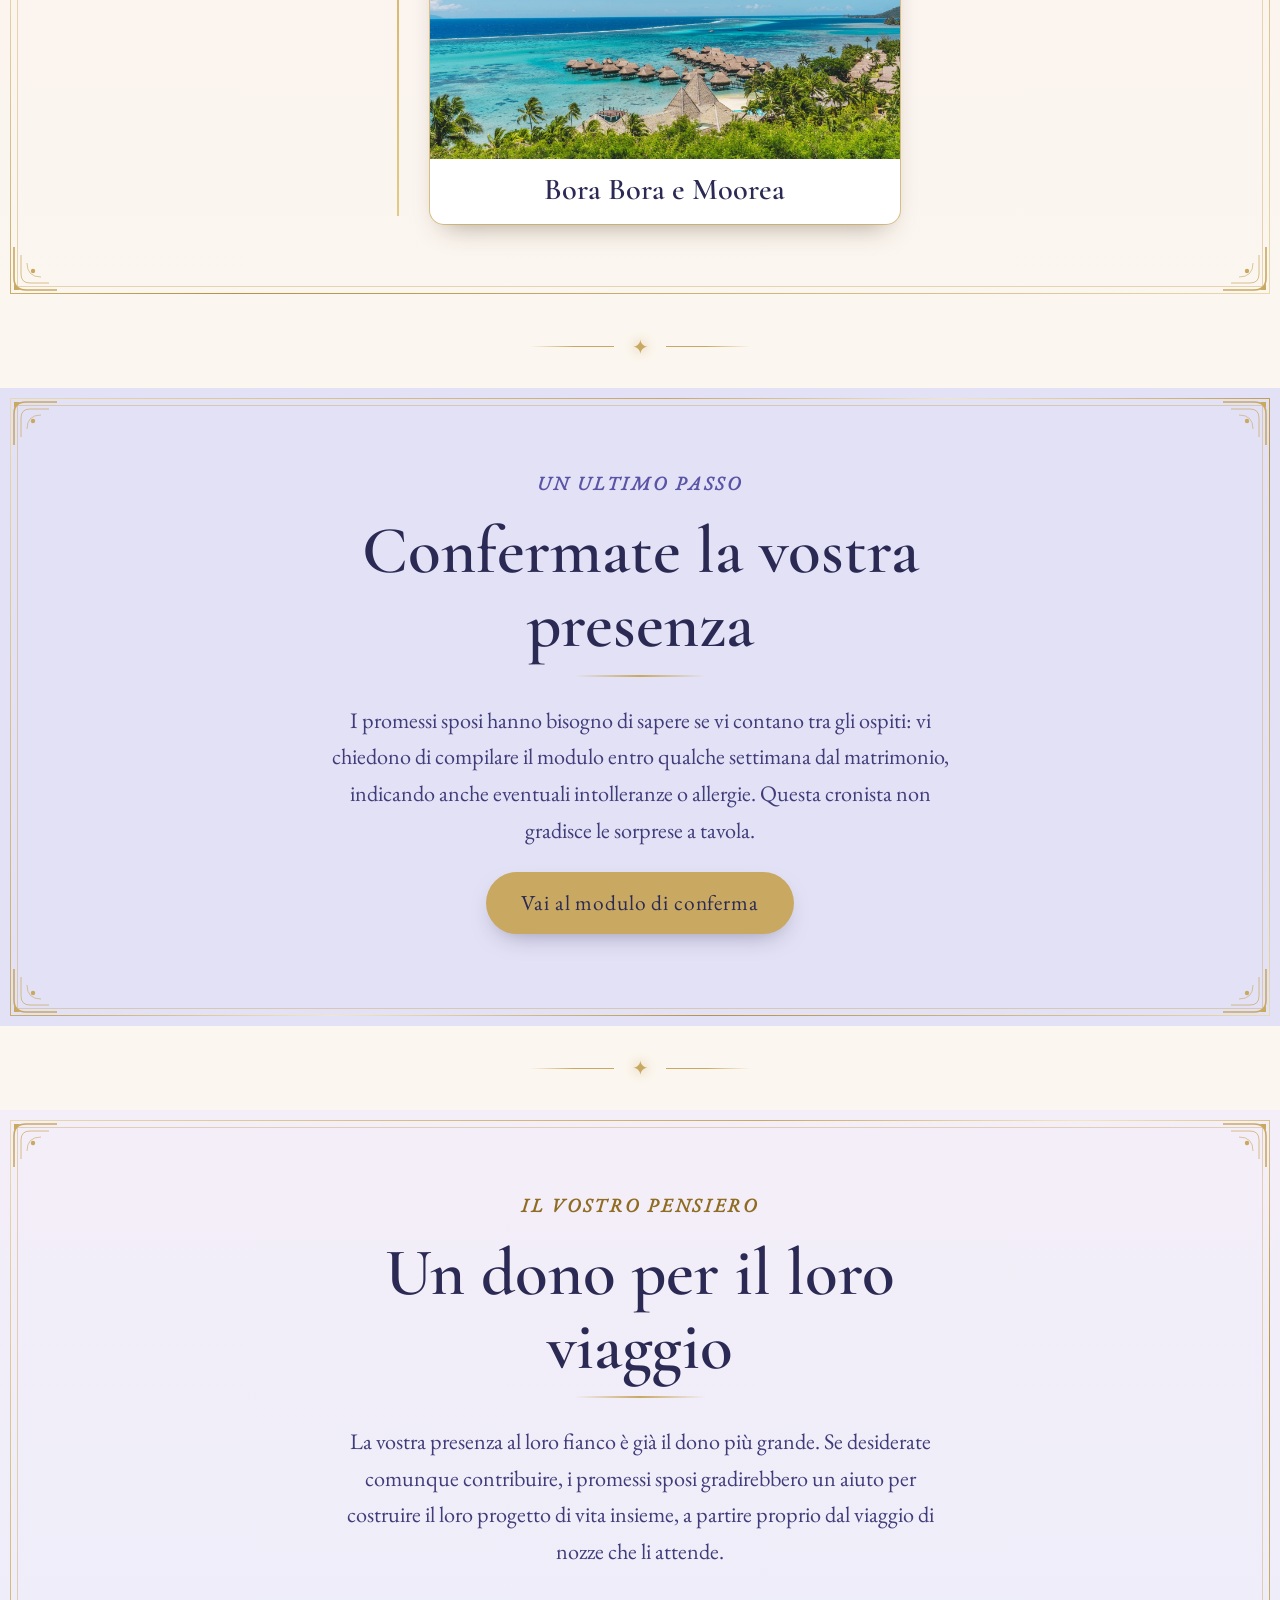
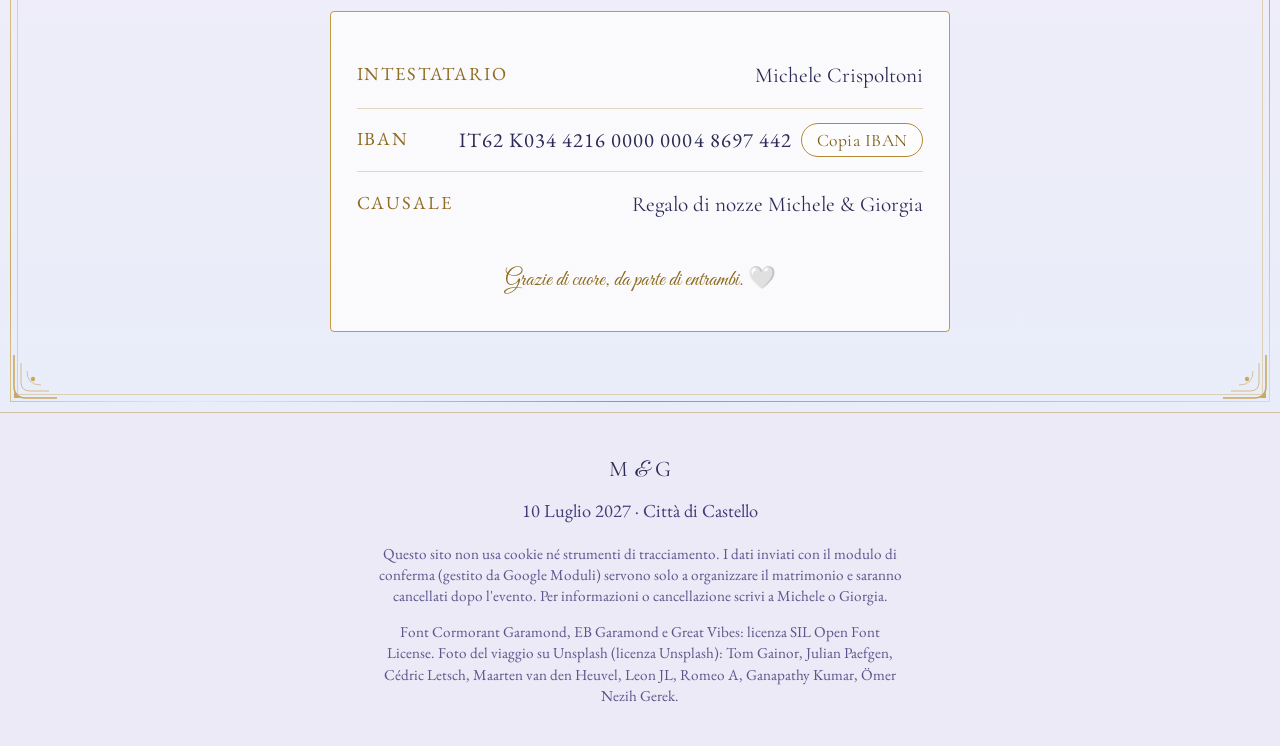
==== commit 473755e5: "modifiche necessarie per contenuti multimediali" ====
--- a/index.html
+++ b/index.html
@@ -24,10 +24,7 @@
      style.css (sezione :root), senza dover toccare il resto del CSS.
 -->
 
-<link rel="preconnect" href="https://fonts.googleapis.com">
-<link rel="preconnect" href="https://fonts.gstatic.com" crossorigin>
-<link href="https://fonts.googleapis.com/css2?family=Cormorant+Garamond:ital,wght@0,400;0,500;0,600;1,500&family=EB+Garamond:ital,wght@0,400;0,500;1,400&family=Great+Vibes&display=swap" rel="stylesheet">
-<link rel="stylesheet" href="style.css?v=20261117b">
+<link rel="stylesheet" href="style.css?v=20261118g">
 </head>
 <body>
 
@@ -121,17 +118,18 @@
       <div class="story-layout">
         <article class="story-text reveal">
           <p>
-            Si narra che tutto cominciò su un campo da basket. Giorgia, giunta da Roma in quinto
-            liceo e rimasta a Umbertide, vestiva la maglia della squadra di serie A2; Michele, suo
-            secondo allenatore, la voleva sempre migliore. I primi anni furono più scintille che
-            sonetti: lei con il suo caratterino, lui con una severità che altro non era se non il
-            desiderio di spronarla.
-          </p>
-          <p>
-            Poi giunse l'infortunio al crociato e, con esso, la svolta. Giorgia lo affiancò nei
-            campionati giovanili femminili, e da quel giorno l'uno divenne indispensabile
-            all'altra. Oggi li uniscono il basket e le passioni di entrambi, che ciascuno ha fatto
-            un po' sue. Questa cronista, va da sé, lo aveva già intuito.
+            Gentile lettore, si narra che tutto cominciò su un campo da basket, dove una giovane
+            giunta da Roma inseguiva il sogno della serie A e un allenatore esigente non le
+            concedeva sconti.
+          </p>
+          <p>
+            I caratteri, ahimè, erano forti e decisi, e le schermaglie non si contavano. Ma questa
+            autrice ha occhio fine: dietro ogni disputa si celava un solo desiderio: veder l'altro
+            dare sempre il meglio di sé.
+          </p>
+          <p>
+            Due destini che non potevano che incontrarsi, e che ora scrivono insieme la stessa
+            storia, un palleggio alla volta. Con affetto, la vostra cronista.
           </p>
         </article>
 
@@ -373,14 +371,13 @@
         <dl class="gift-card__details">
           <div class="gift-card__row">
             <dt>Intestatario</dt>
-            <!-- MODIFICA QUI: nome intestatario del conto -->
-            <dd id="ibanHolder">Michele Crispoltoni &amp; Giorgia Paolocci</dd>
+            <dd id="ibanHolder">Michele Crispoltoni</dd>
           </div>
           <div class="gift-card__row">
             <dt>IBAN</dt>
             <!-- IBAN dei promessi sposi -->
             <dd>
-              <code id="ibanValue">IT76 T030 6234 2100 0000 3288 866</code>
+              <code id="ibanValue">IT62 K034 4216 0000 0004 8697 442</code>
               <button class="copy-btn" id="copyIbanBtn" type="button" data-copy-target="ibanValue">
                 Copia IBAN
               </button>
@@ -401,11 +398,12 @@
 <footer class="site-footer">
   <p class="site-footer__monogram">M <span class="amp">&amp;</span> G</p>
   <p>10 Luglio 2027 · Città di Castello</p>
-  <!-- MODIFICA QUI: aggiungi qui contatti, RSVP o link social se vuoi -->
+  <p class="site-footer__legal">Questo sito non usa cookie né strumenti di tracciamento. I dati inviati con il modulo di conferma (gestito da Google Moduli) servono solo a organizzare il matrimonio e saranno cancellati dopo l'evento. Per informazioni o cancellazione scrivi a Michele o Giorgia.</p>
+  <p class="site-footer__legal">Font Cormorant Garamond, EB Garamond e Great Vibes: licenza SIL Open Font License. Foto del viaggio su Unsplash (licenza Unsplash): Tom Gainor, Julian Paefgen, Cédric Letsch, Maarten van den Heuvel, Leon JL, Romeo A, Ganapathy Kumar, Ömer Nezih Gerek.</p>
 </footer>
 
 <a class="to-top" id="toTop" href="#indice" aria-label="Torna all'indice">↑</a>
 
-<script src="script.js?v=20261117b"></script>
+<script src="script.js?v=20261118g"></script>
 </body>
 </html>
--- a/style.css
+++ b/style.css
@@ -1,3 +1,12 @@
+/* Font ospitati sul sito (licenza SIL OFL): nessuna richiesta a Google, a norma GDPR */
+@font-face { font-family: 'Cormorant Garamond'; font-style: normal; font-weight: 400; font-display: swap; src: url('fonts/cormorant-garamond-latin-400-normal.woff2') format('woff2'); }
+@font-face { font-family: 'Cormorant Garamond'; font-style: normal; font-weight: 500; font-display: swap; src: url('fonts/cormorant-garamond-latin-500-normal.woff2') format('woff2'); }
+@font-face { font-family: 'Cormorant Garamond'; font-style: normal; font-weight: 600; font-display: swap; src: url('fonts/cormorant-garamond-latin-600-normal.woff2') format('woff2'); }
+@font-face { font-family: 'Cormorant Garamond'; font-style: italic; font-weight: 500; font-display: swap; src: url('fonts/cormorant-garamond-latin-500-italic.woff2') format('woff2'); }
+@font-face { font-family: 'EB Garamond'; font-style: normal; font-weight: 400; font-display: swap; src: url('fonts/eb-garamond-latin-400-normal.woff2') format('woff2'); }
+@font-face { font-family: 'EB Garamond'; font-style: normal; font-weight: 500; font-display: swap; src: url('fonts/eb-garamond-latin-500-normal.woff2') format('woff2'); }
+@font-face { font-family: 'EB Garamond'; font-style: italic; font-weight: 400; font-display: swap; src: url('fonts/eb-garamond-latin-400-italic.woff2') format('woff2'); }
+@font-face { font-family: 'Great Vibes'; font-style: normal; font-weight: 400; font-display: swap; src: url('fonts/great-vibes-latin-400-normal.woff2') format('woff2'); }
 /* ================================================================
    MICHELE & [NOME SPOSA] — FOGLIO DI STILE
    ================================================================
@@ -1405,3 +1414,10 @@
 .proximity-note { background: linear-gradient(90deg, #F4EEF8, #EAEFFB); color: var(--c-plum); border-top: 1px solid rgba(168,131,47,0.35); border-bottom: 1px solid rgba(168,131,47,0.35); }
 .proximity-note__icon { color: #A8832F; }
 .proximity-note p { color: var(--c-plum-soft); }
+.site-footer__legal { max-width: 560px; margin: 0.9rem auto 0; padding: 0 1rem; font-size: 0.95rem; line-height: 1.4; opacity: 0.85; }
+
+/* come ci siamo conosciuti: minimal e romantico */
+.section--meet .story-text p { text-align: center; font-style: italic; }
+.section--meet .story-text p:first-child::first-letter { font-family: var(--f-script); font-size: 1.9em; line-height: 1; color: #A8832F; }
+.section--meet .story-text p:last-child { margin-top: 1.1rem; }
+.section--meet .story-text::after { content: "♥"; display: block; text-align: center; margin-top: 1.3rem; color: #C2993F; font-size: 1.4rem; }
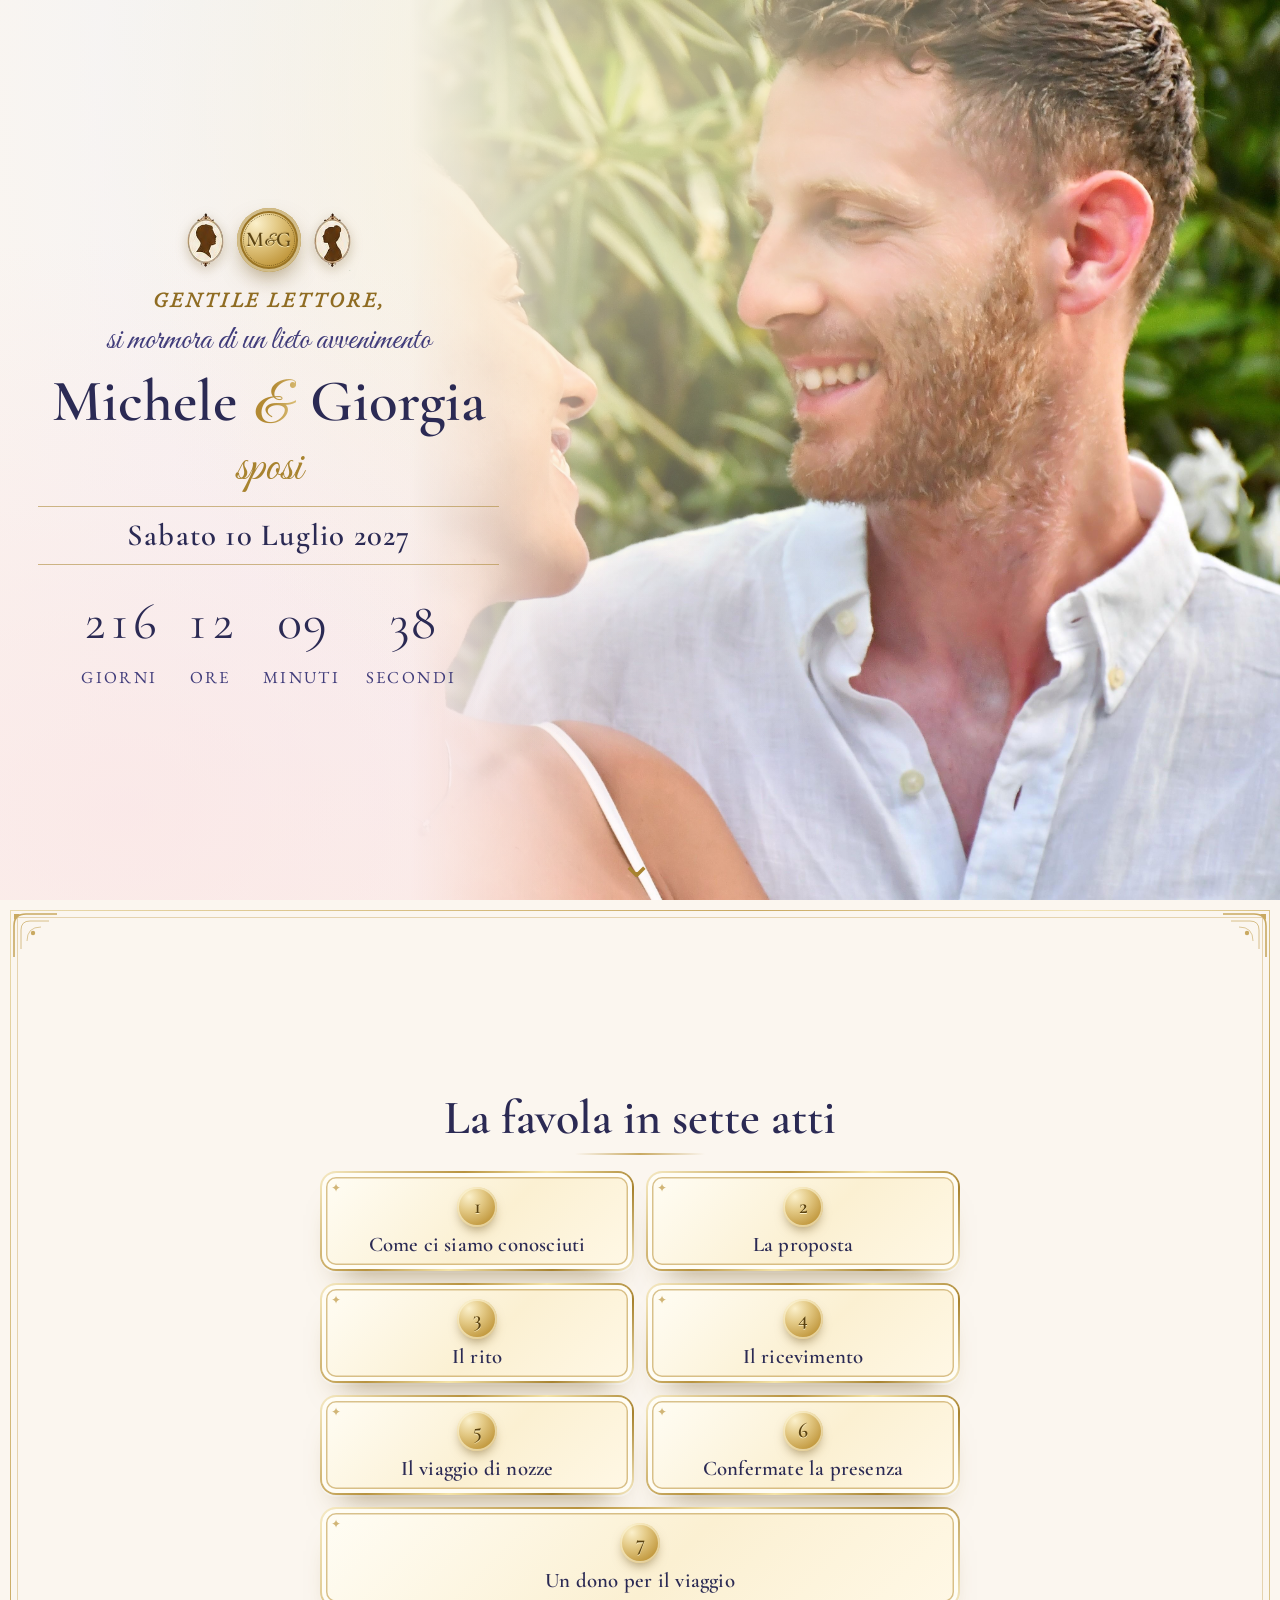
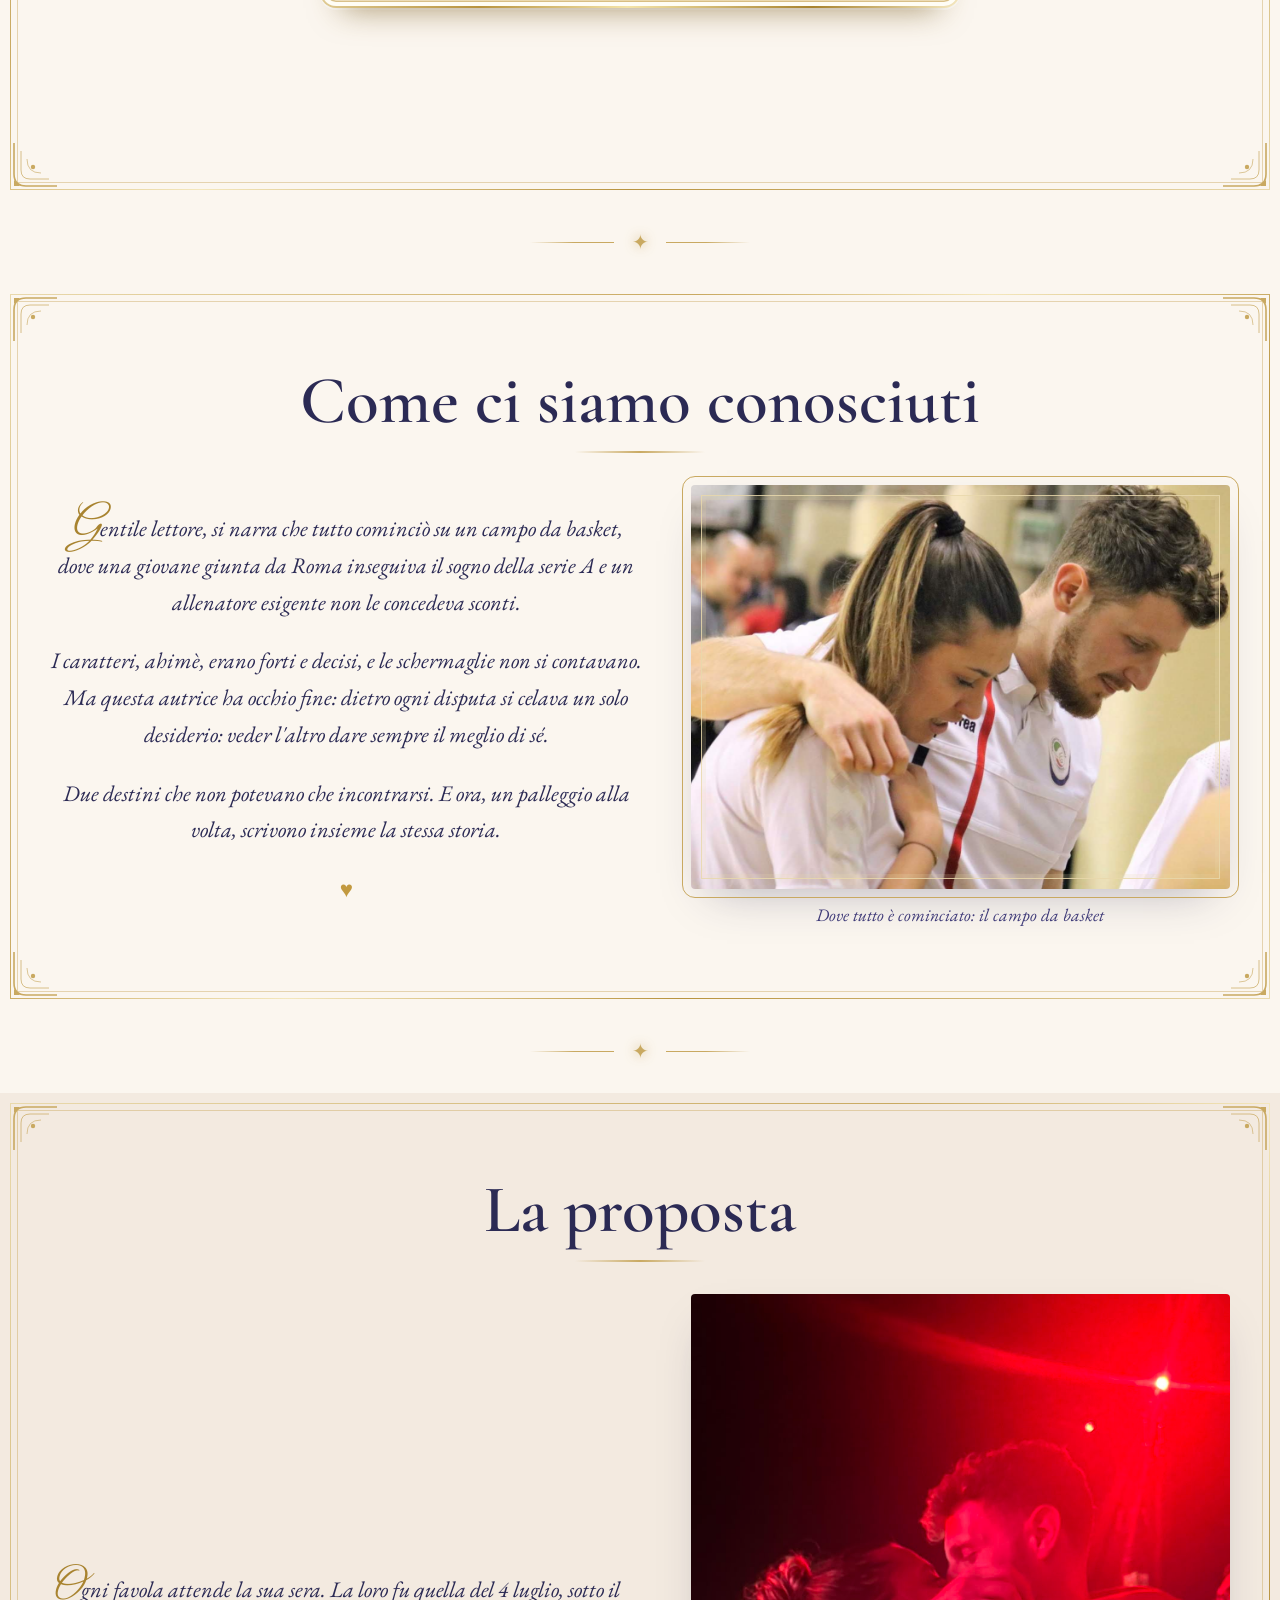
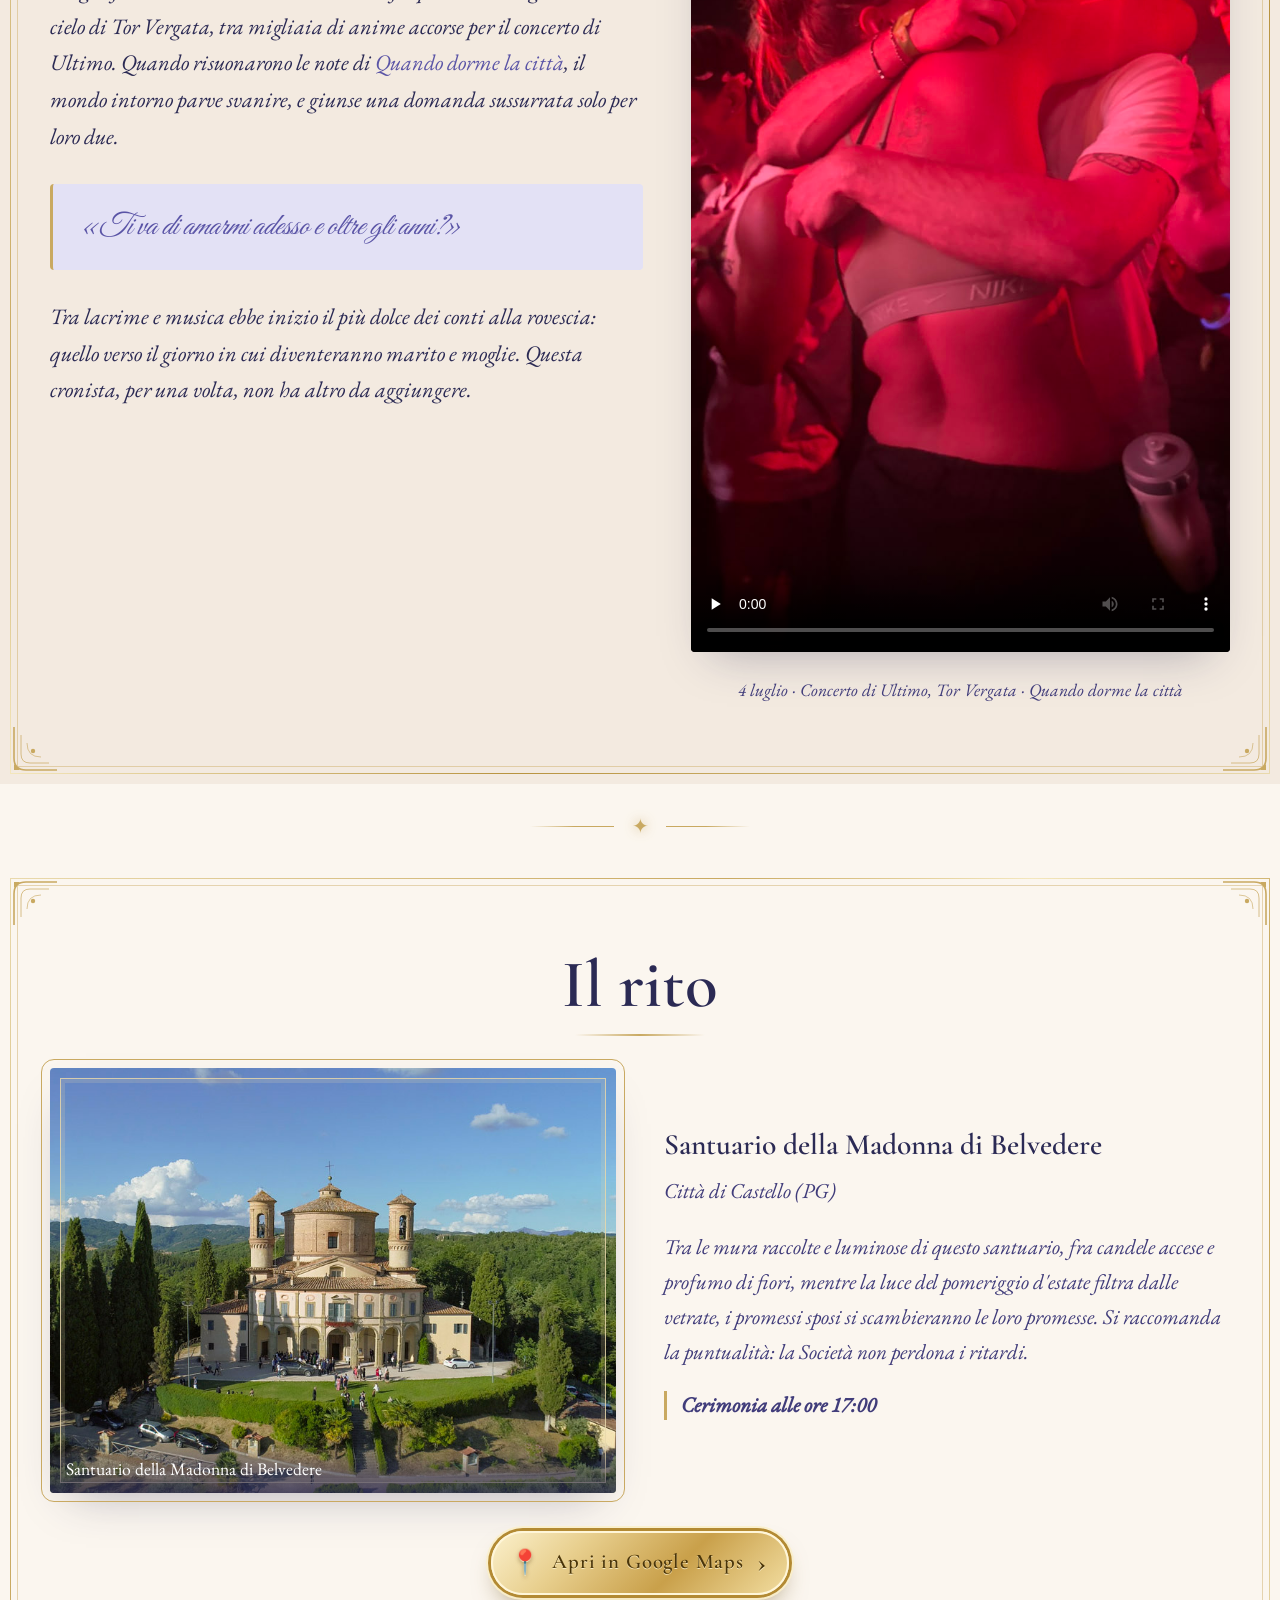
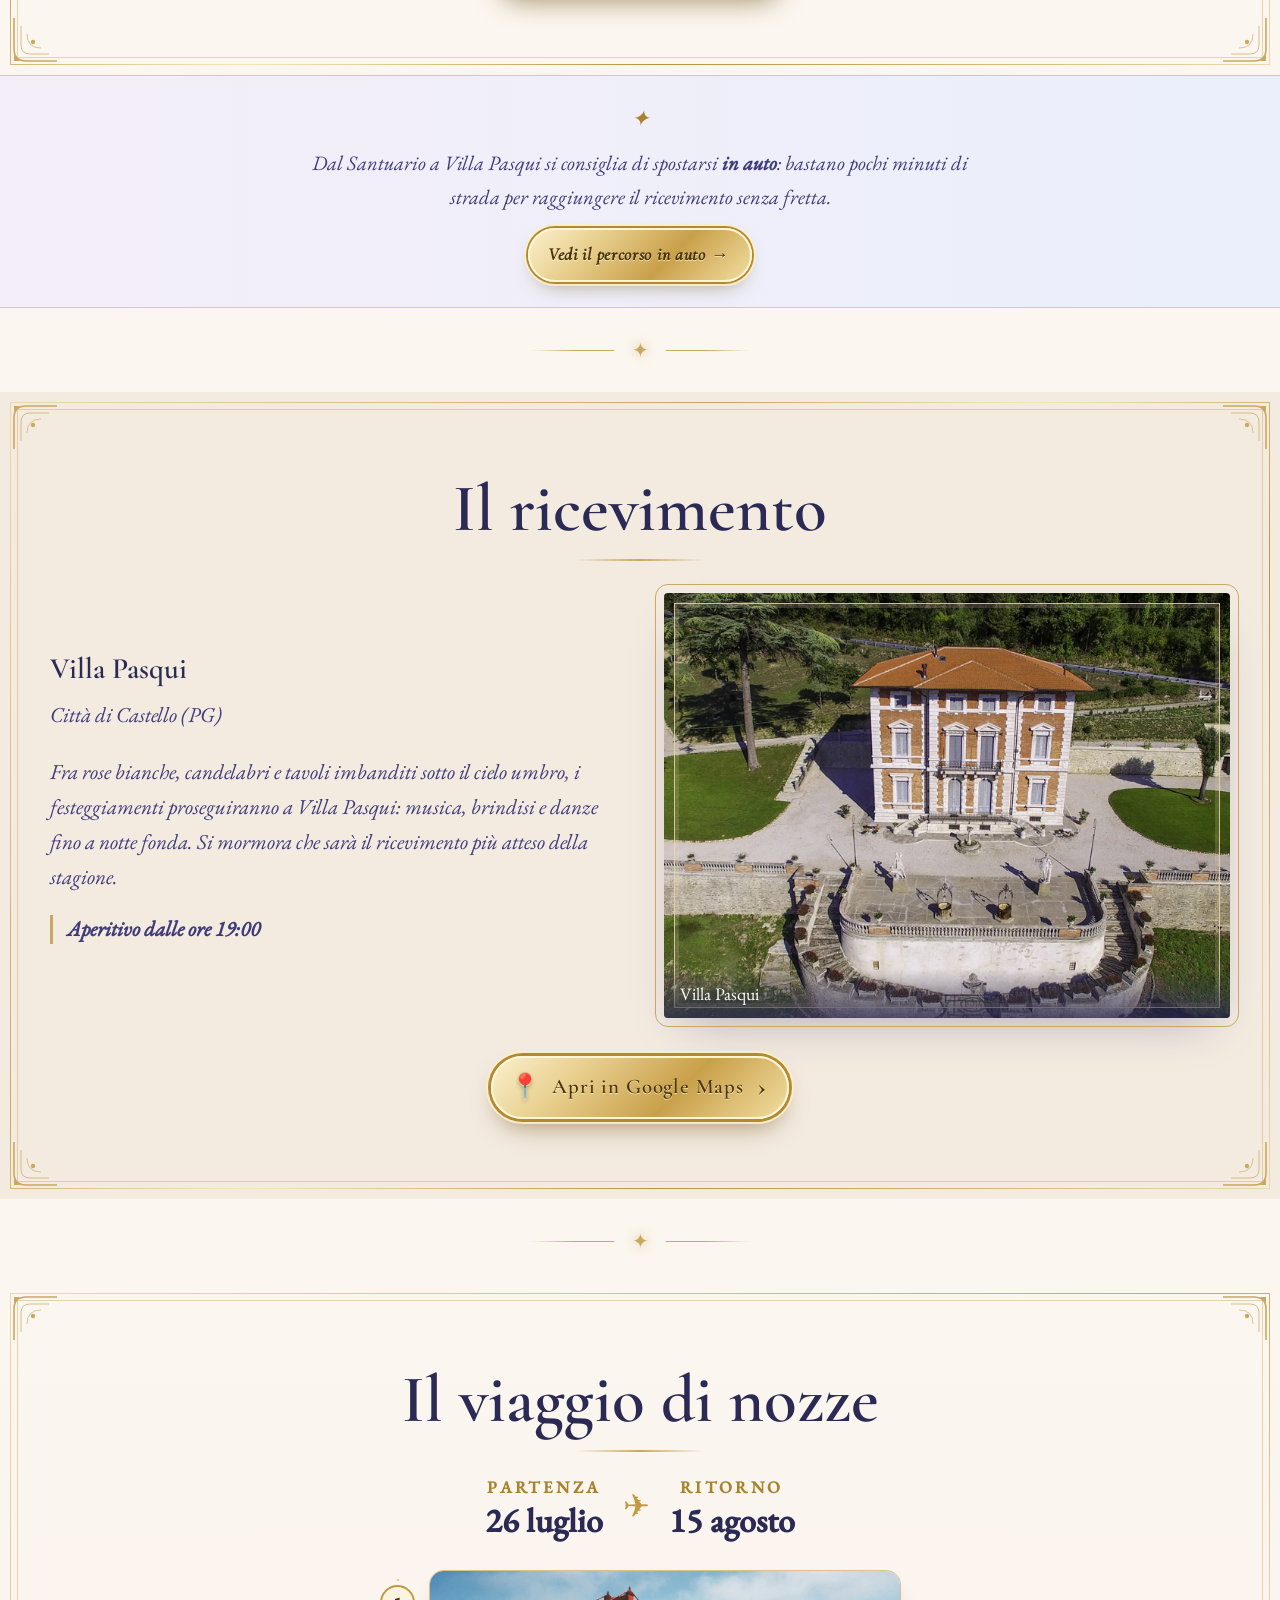
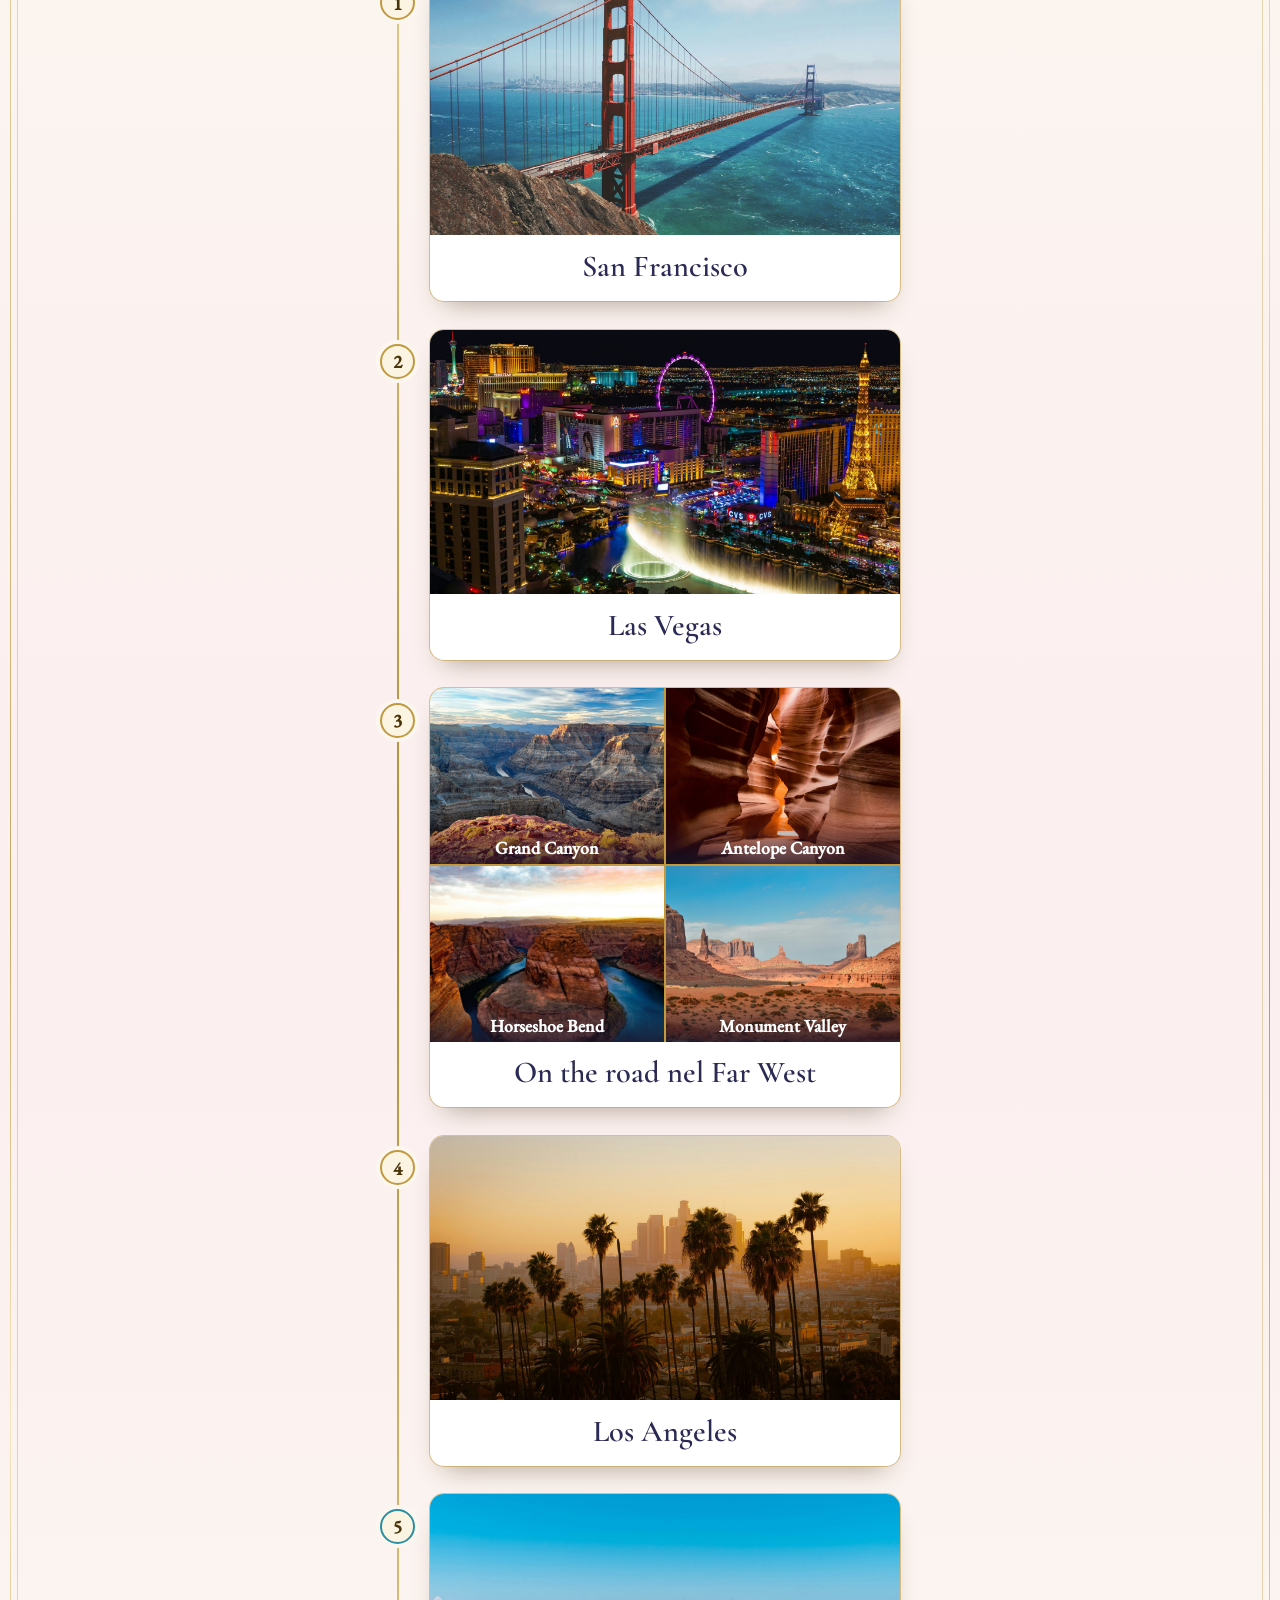
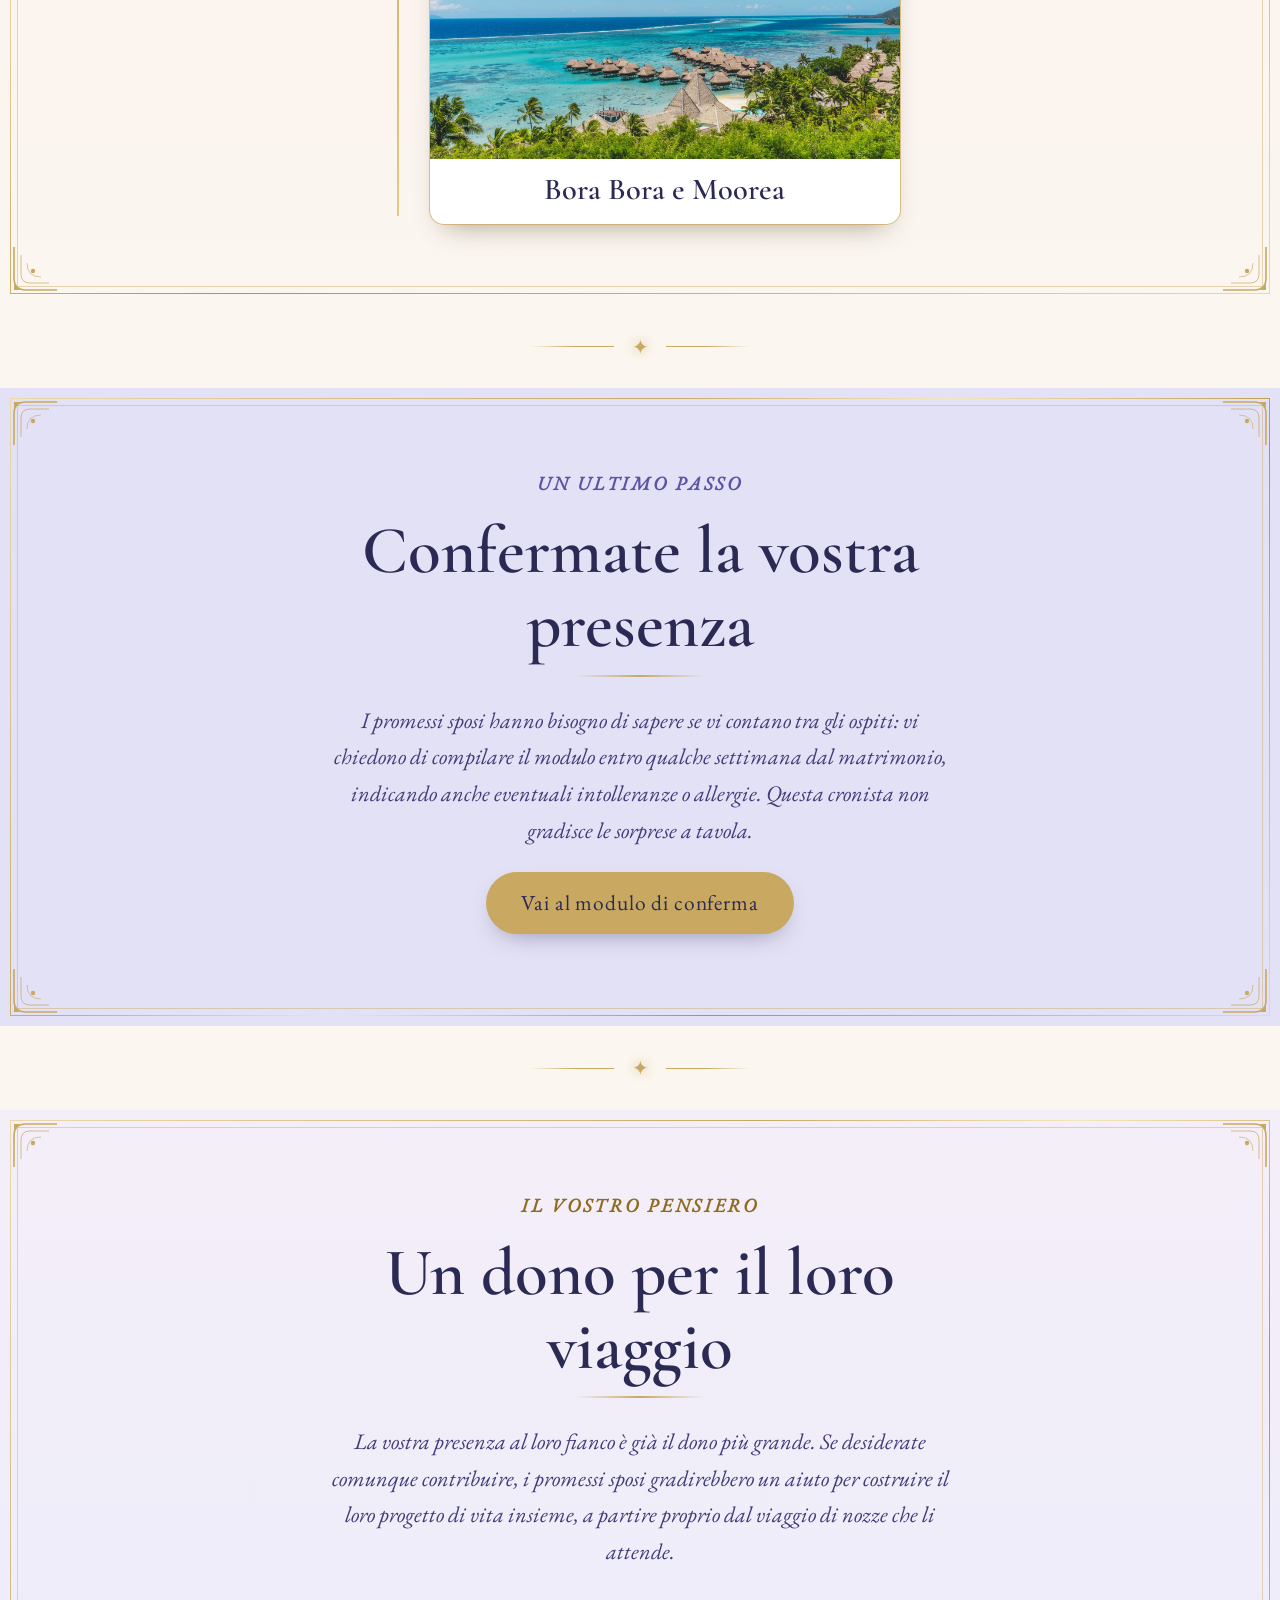
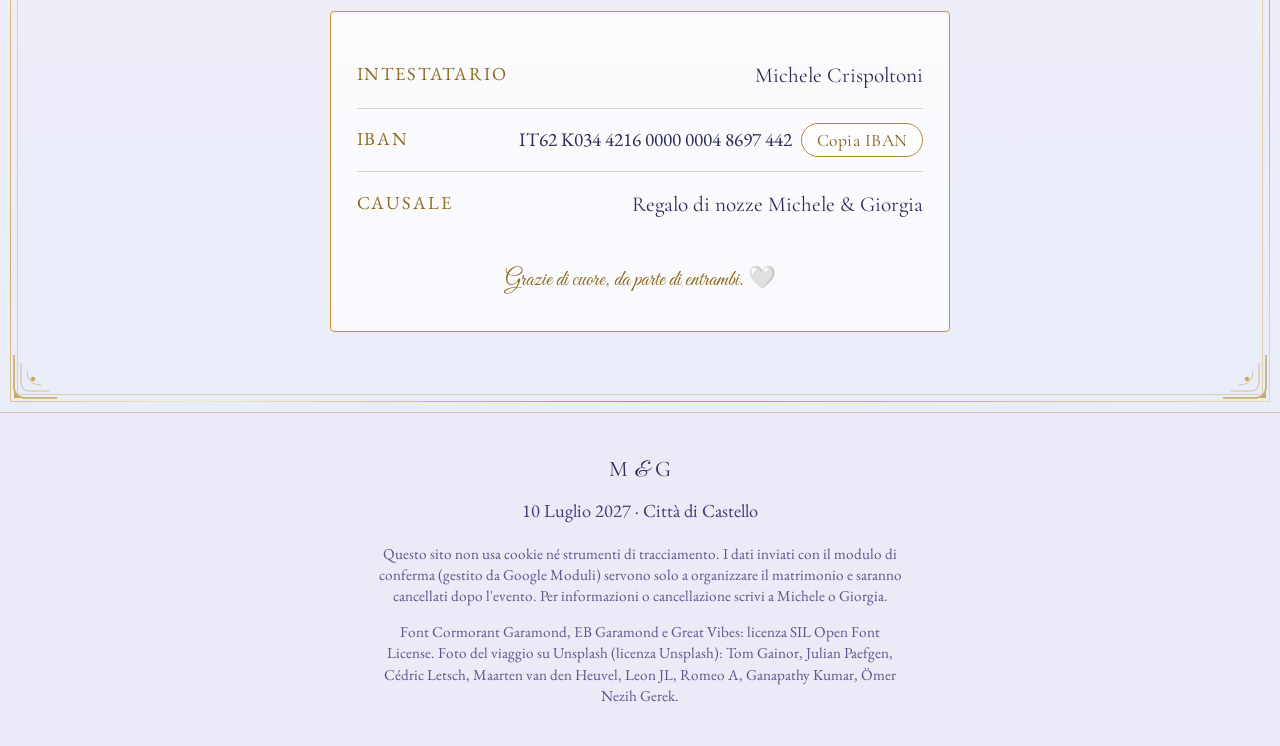
==== commit ec889d0b: "font uniformati" ====
--- a/index.html
+++ b/index.html
@@ -24,7 +24,7 @@
      style.css (sezione :root), senza dover toccare il resto del CSS.
 -->
 
-<link rel="stylesheet" href="style.css?v=20261118g">
+<link rel="stylesheet" href="style.css?v=20261118i">
 </head>
 <body>
 
@@ -128,8 +128,8 @@
             dare sempre il meglio di sé.
           </p>
           <p>
-            Due destini che non potevano che incontrarsi, e che ora scrivono insieme la stessa
-            storia, un palleggio alla volta. Con affetto, la vostra cronista.
+            Due destini che non potevano che incontrarsi. E ora, un palleggio alla volta,
+            scrivono insieme la stessa storia.
           </p>
         </article>
 
@@ -404,6 +404,6 @@
 
 <a class="to-top" id="toTop" href="#indice" aria-label="Torna all'indice">↑</a>
 
-<script src="script.js?v=20261118g"></script>
+<script src="script.js?v=20261118i"></script>
 </body>
 </html>
--- a/style.css
+++ b/style.css
@@ -1421,3 +1421,10 @@
 .section--meet .story-text p:first-child::first-letter { font-family: var(--f-script); font-size: 1.9em; line-height: 1; color: #A8832F; }
 .section--meet .story-text p:last-child { margin-top: 1.1rem; }
 .section--meet .story-text::after { content: "♥"; display: block; text-align: center; margin-top: 1.3rem; color: #C2993F; font-size: 1.4rem; }
+
+/* ROUND: stesso stile del testo "Come ci siamo conosciuti" in tutte le sezioni */
+.story-text p, .venue-text p, .section__intro, .proximity-note, .proximity-note p { font-style: italic; }
+.venue-text p.venue-time, .venue-text .venue-time { font-style: italic; }
+.section--story .story-text > p:first-of-type::first-letter { font-family: var(--f-script); font-size: 1.9em; line-height: 1; color: #A8832F; }
+/* IBAN su una riga sola anche su smartphone */
+.gift-card__row dd code, #ibanValue { white-space: nowrap; letter-spacing: 0; font-size: clamp(0.8rem, 4.6vw, 1.2rem); }
